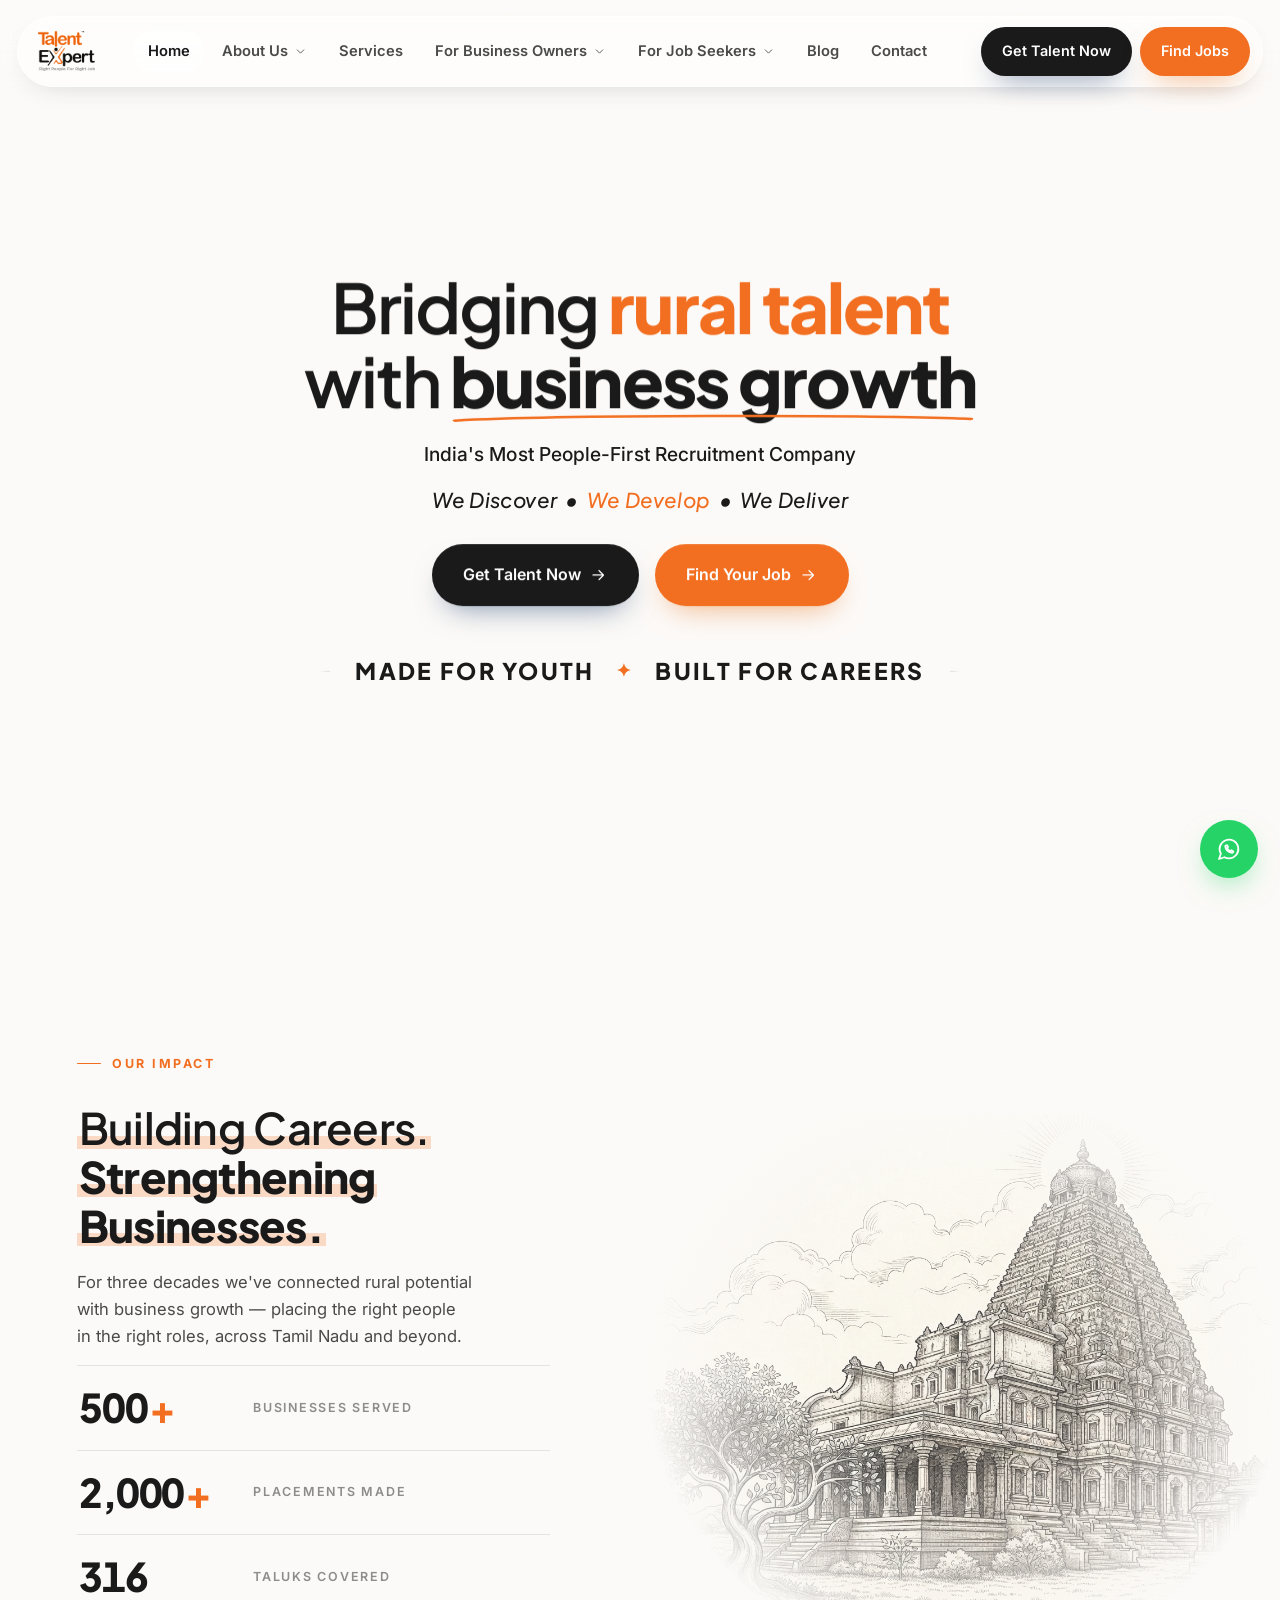
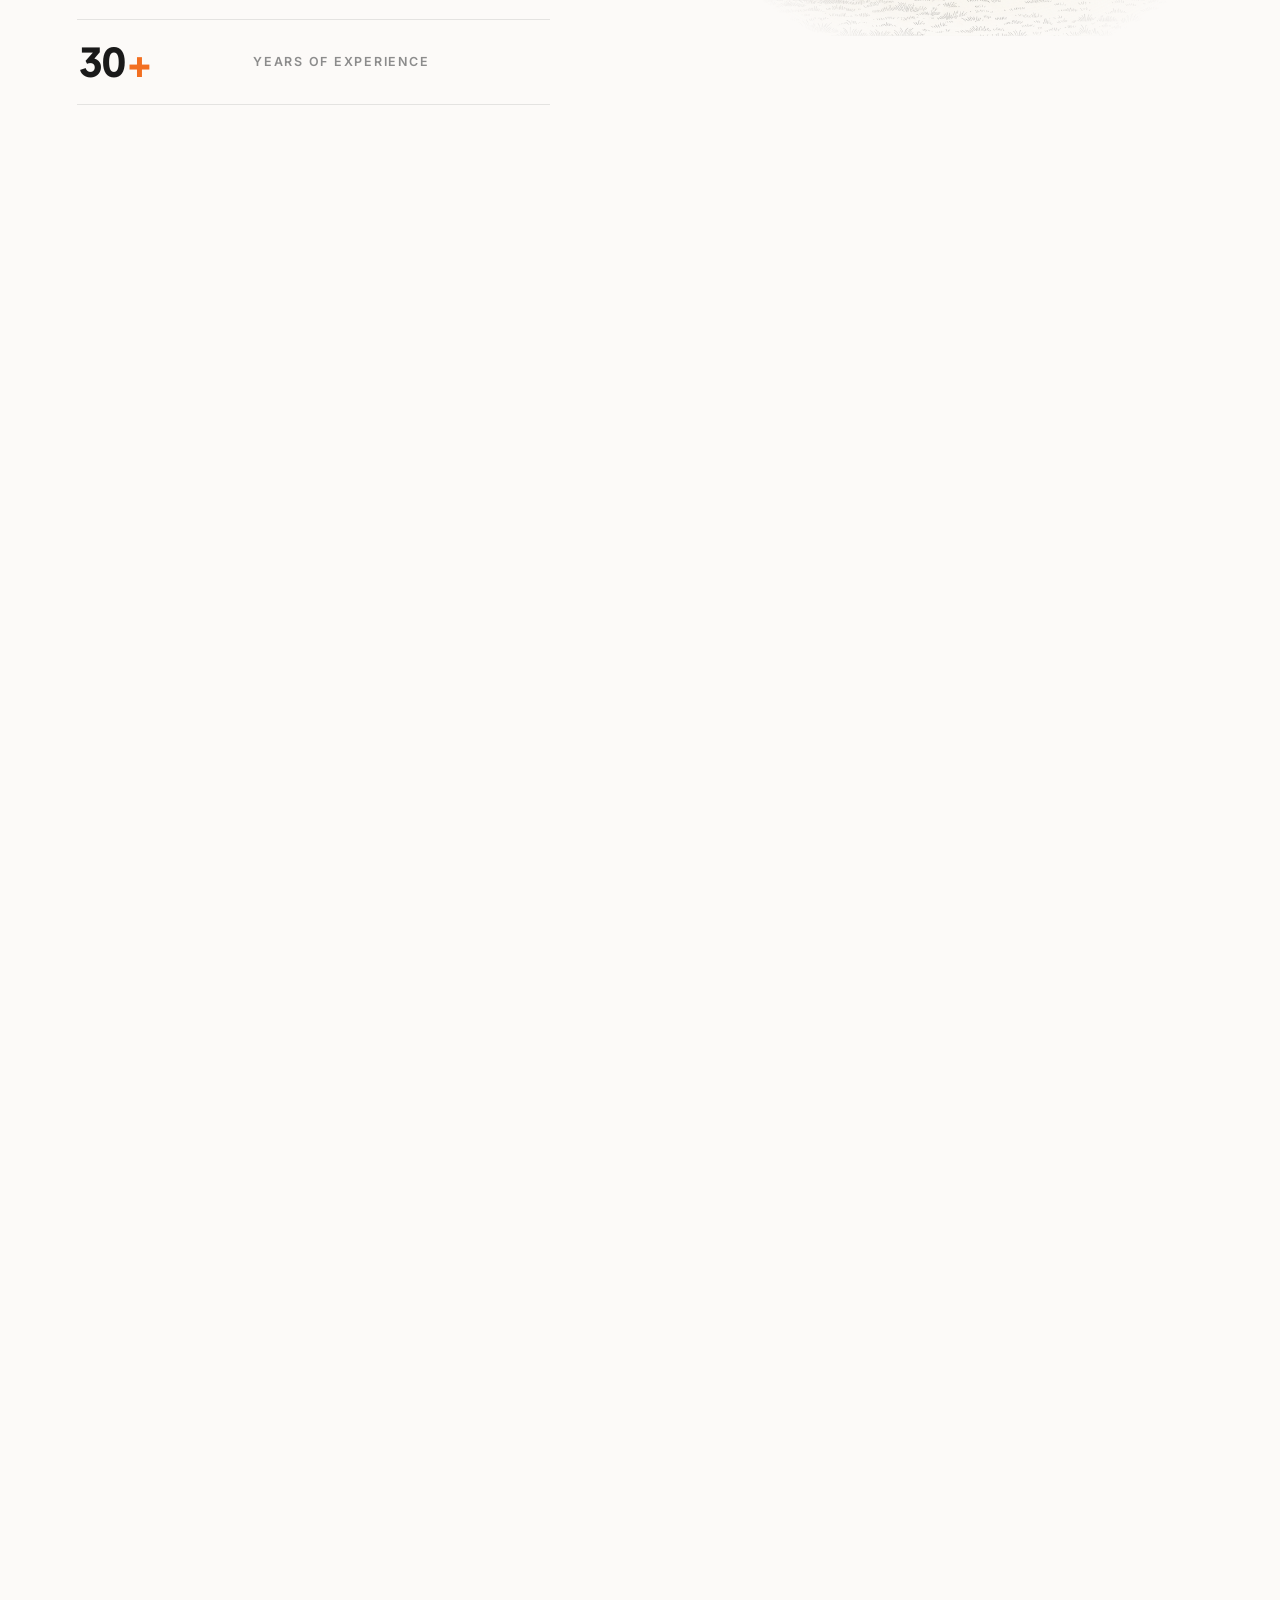
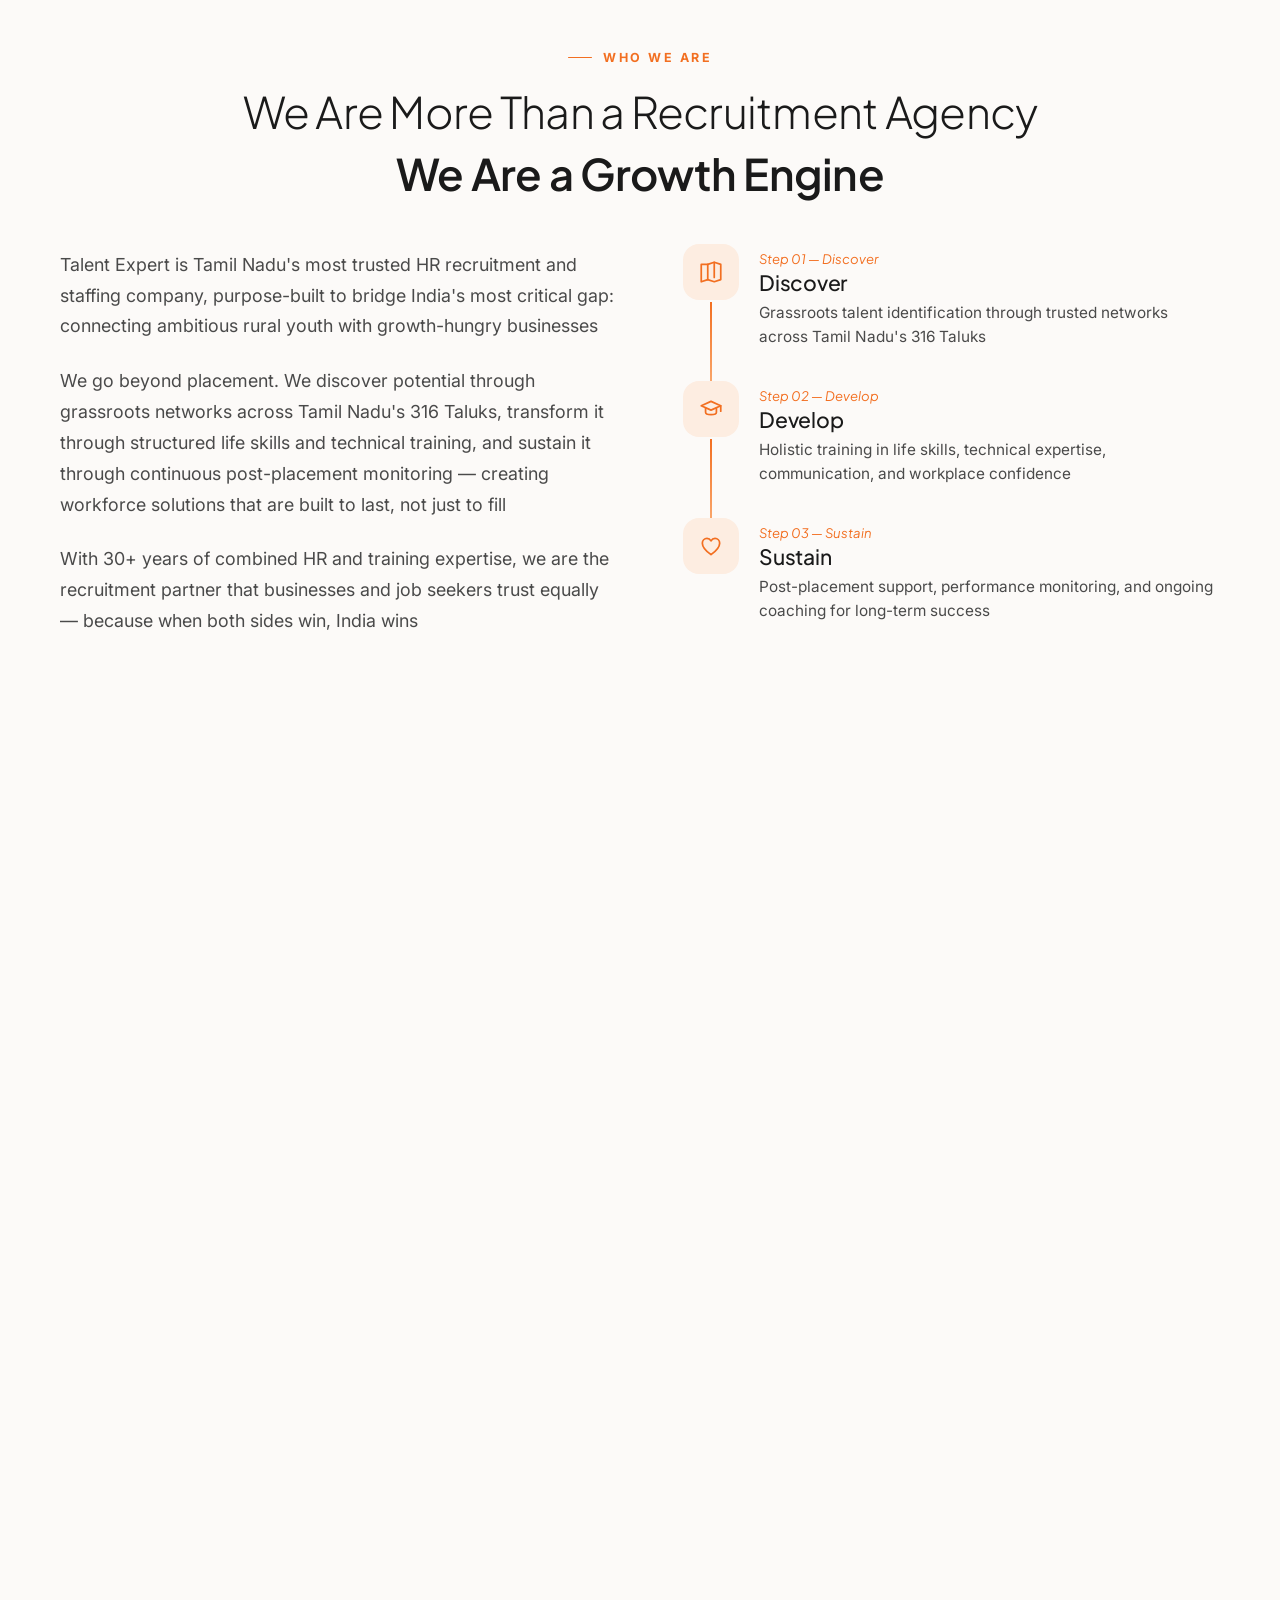
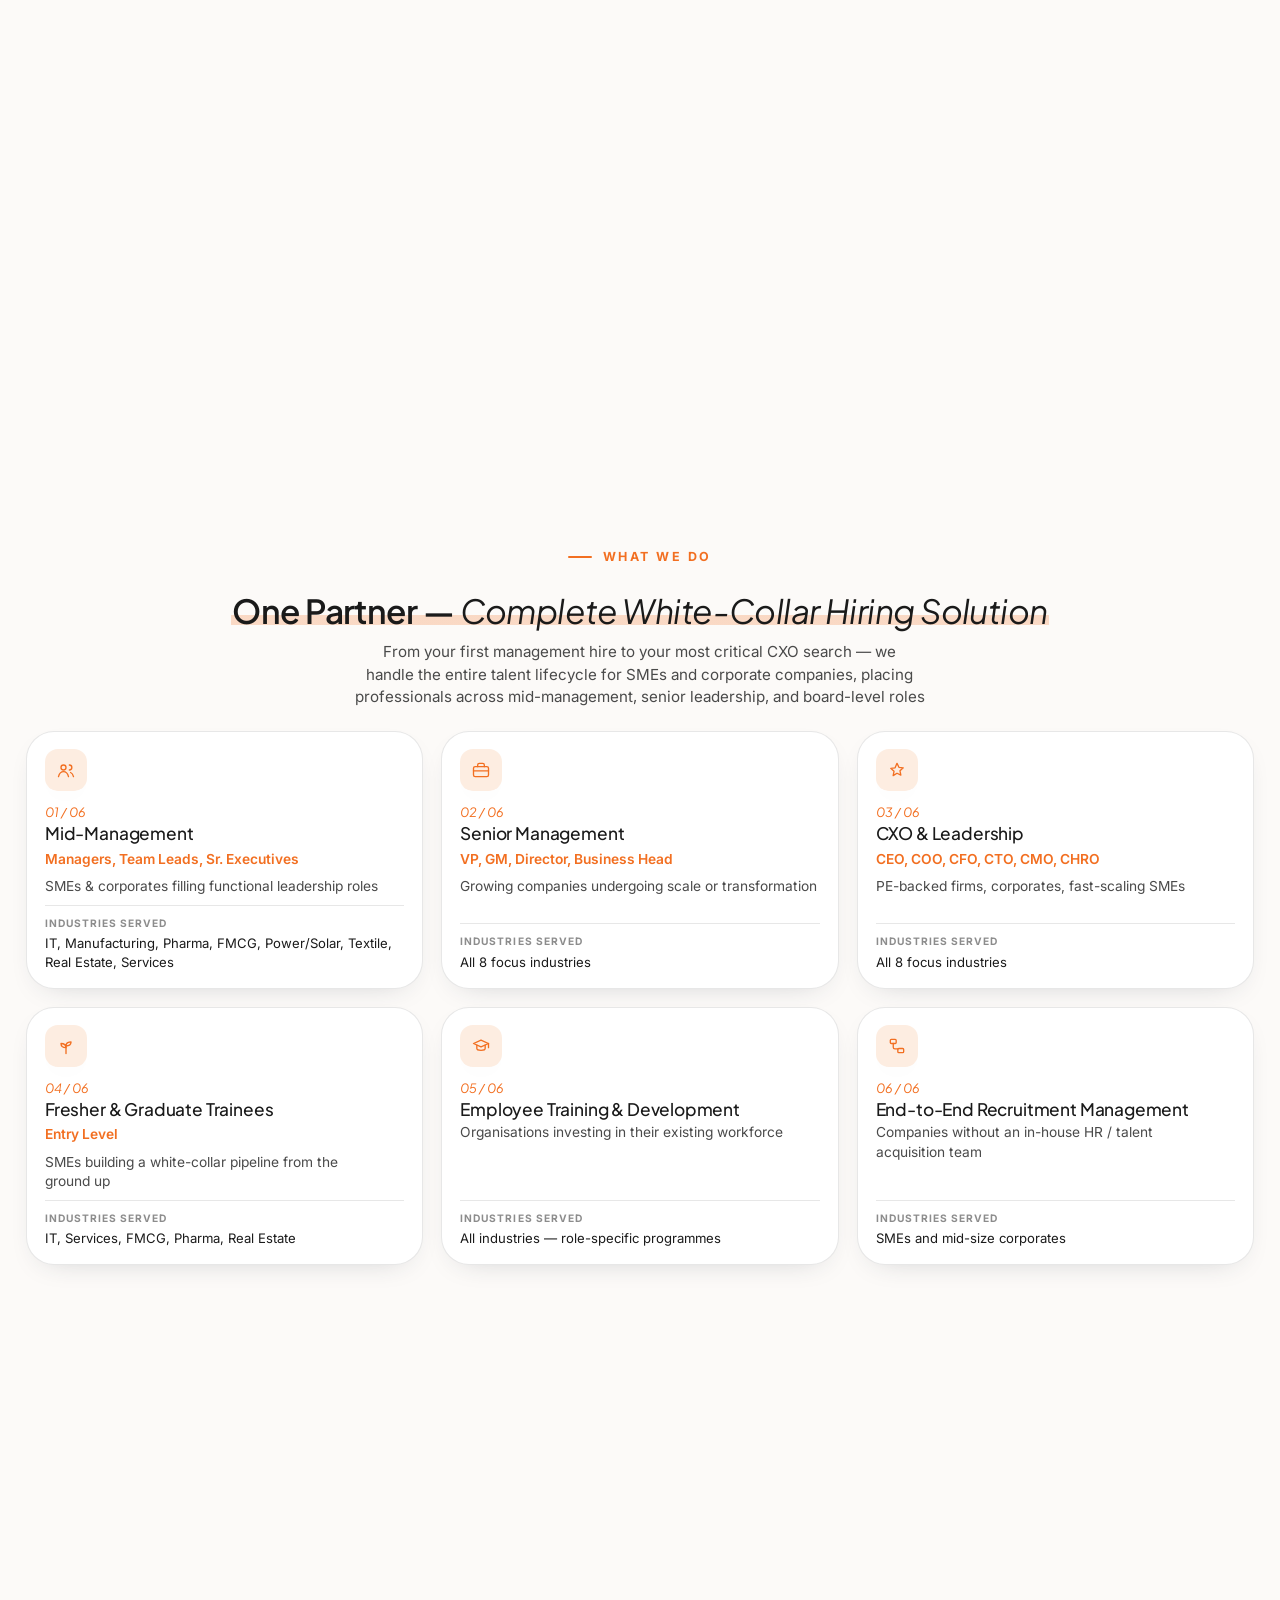
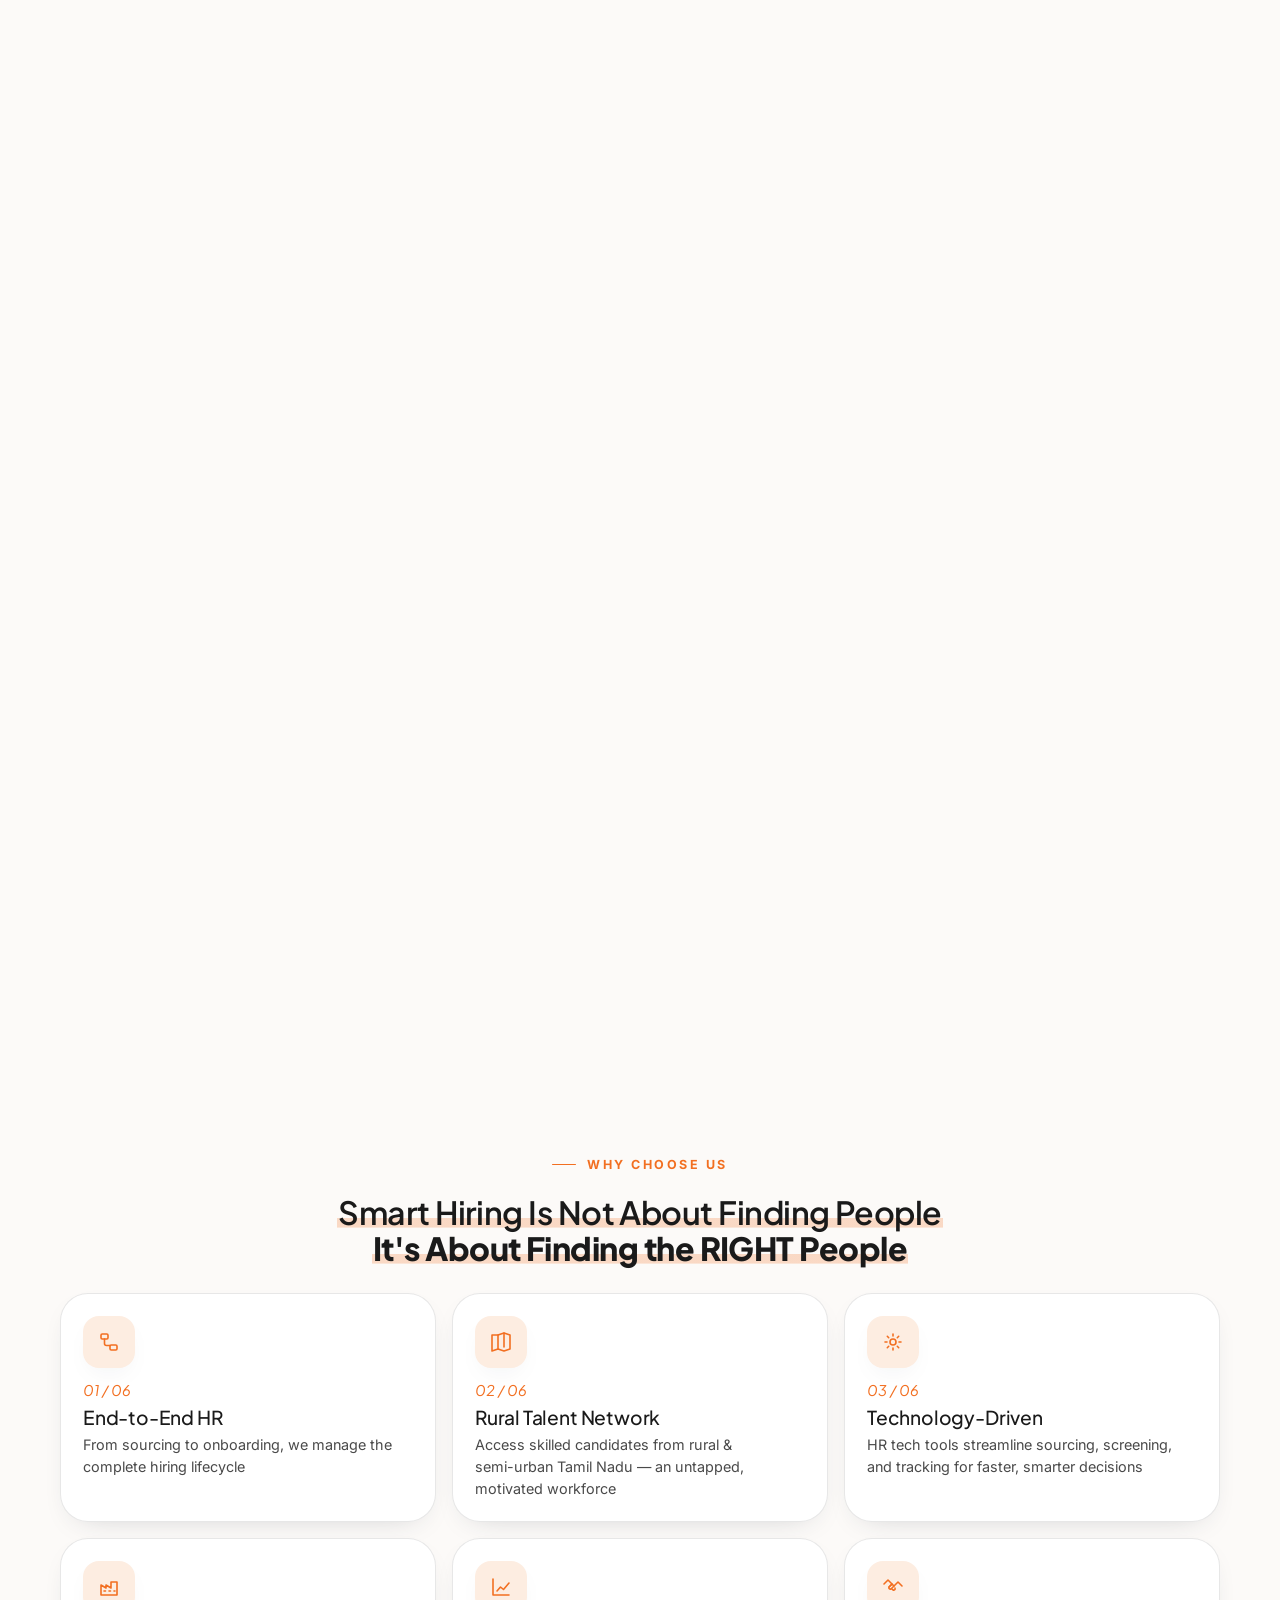
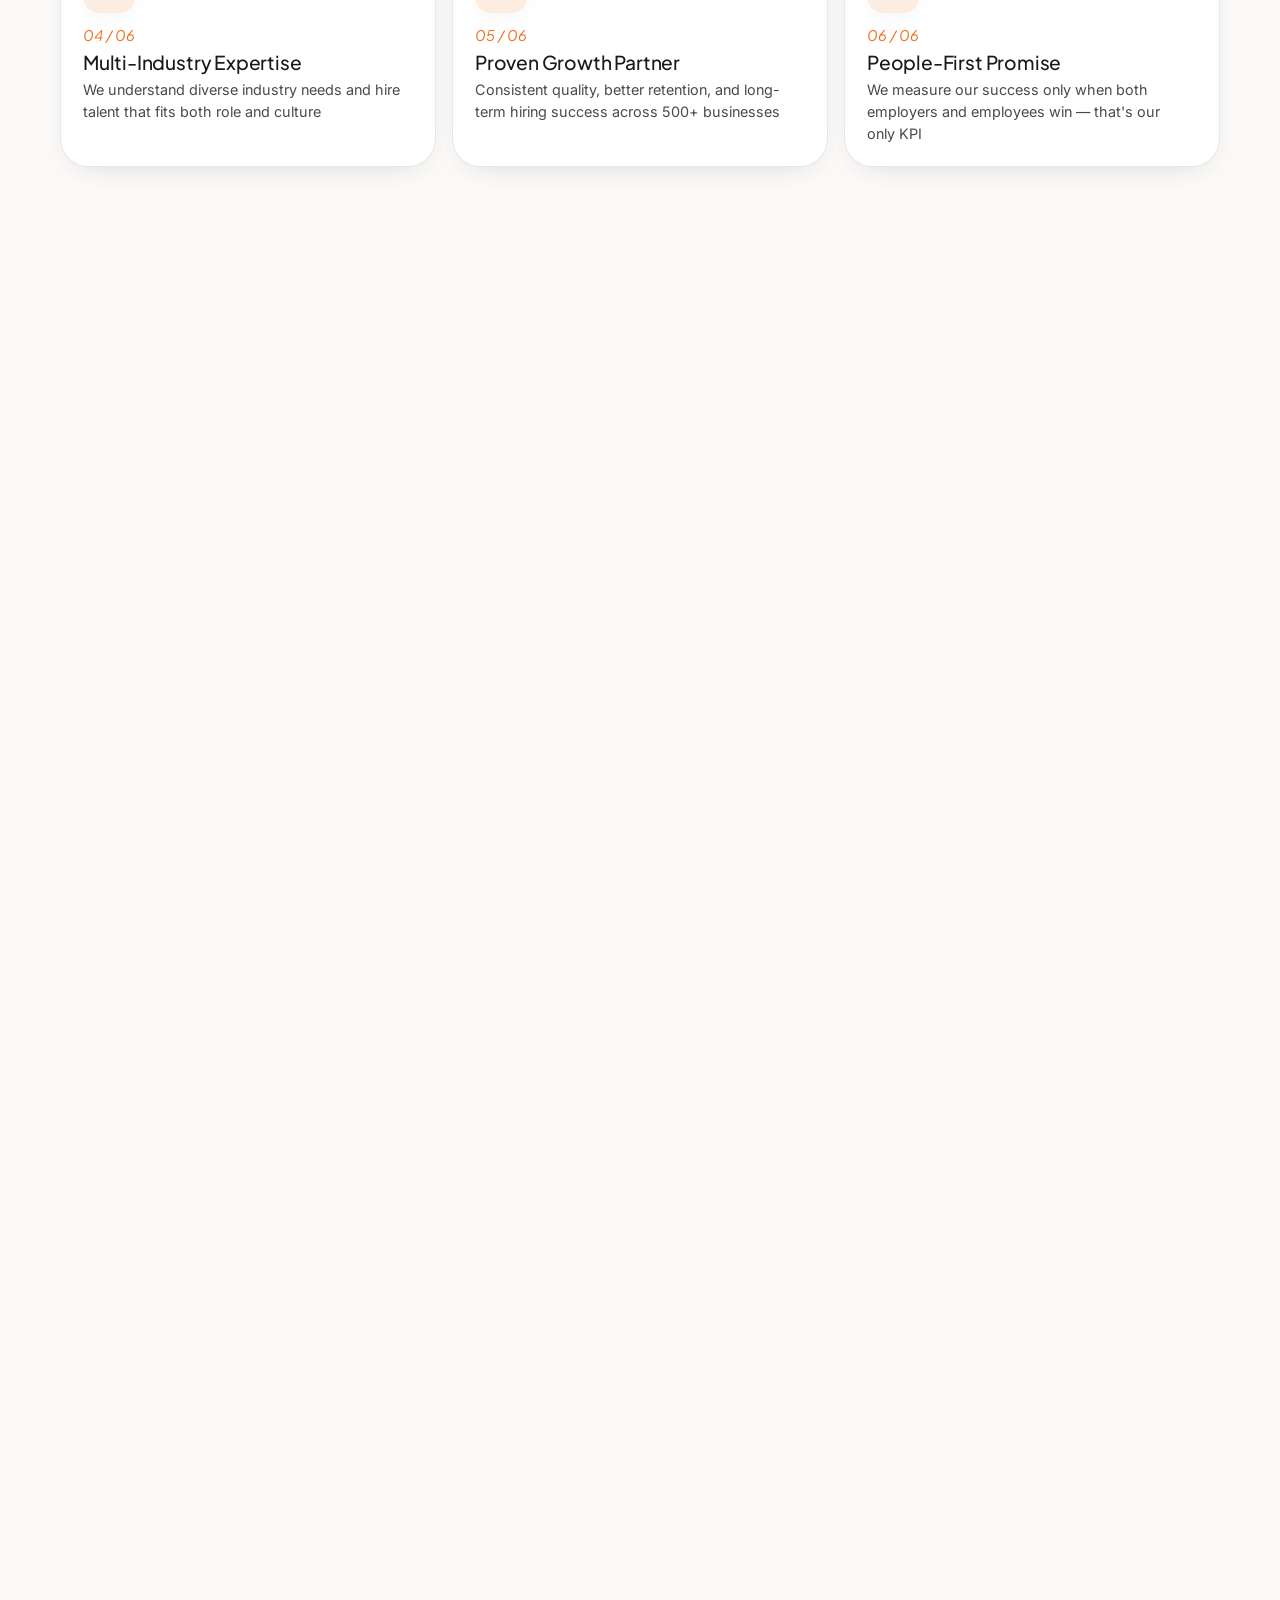
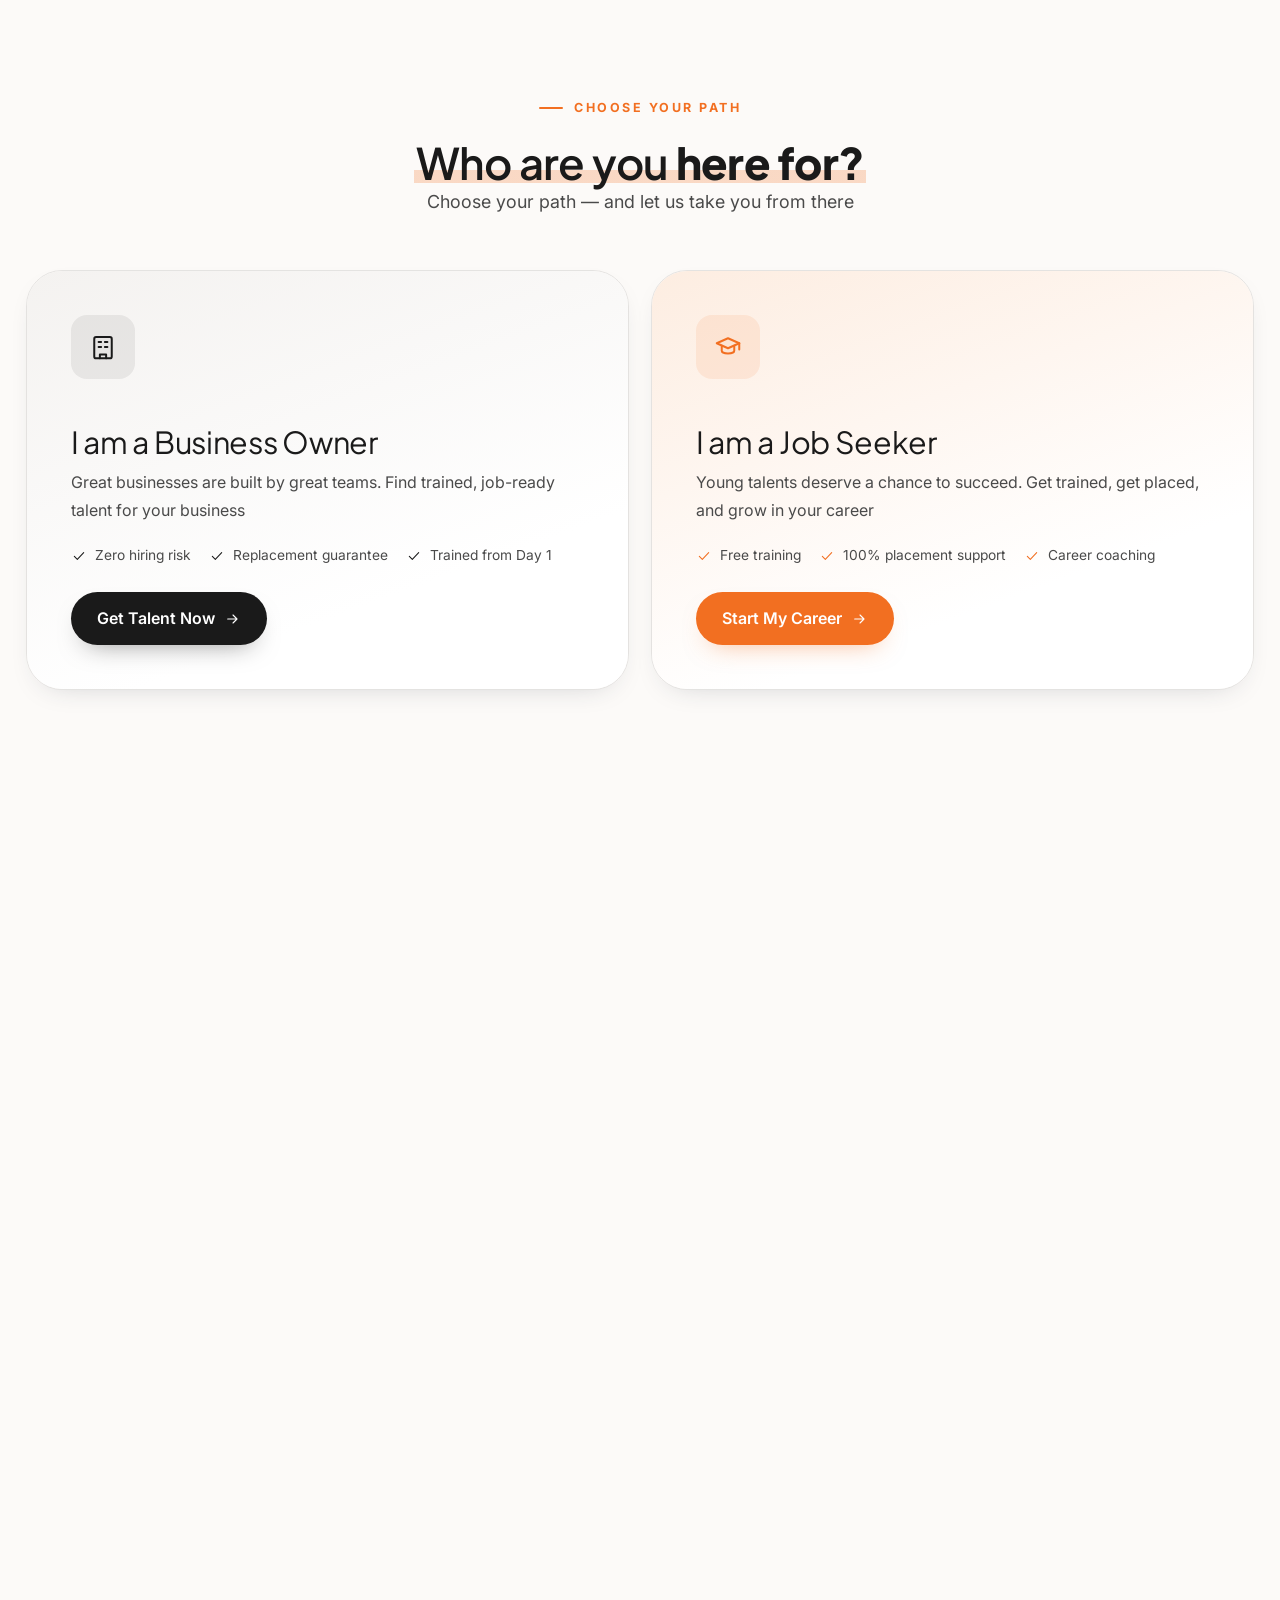
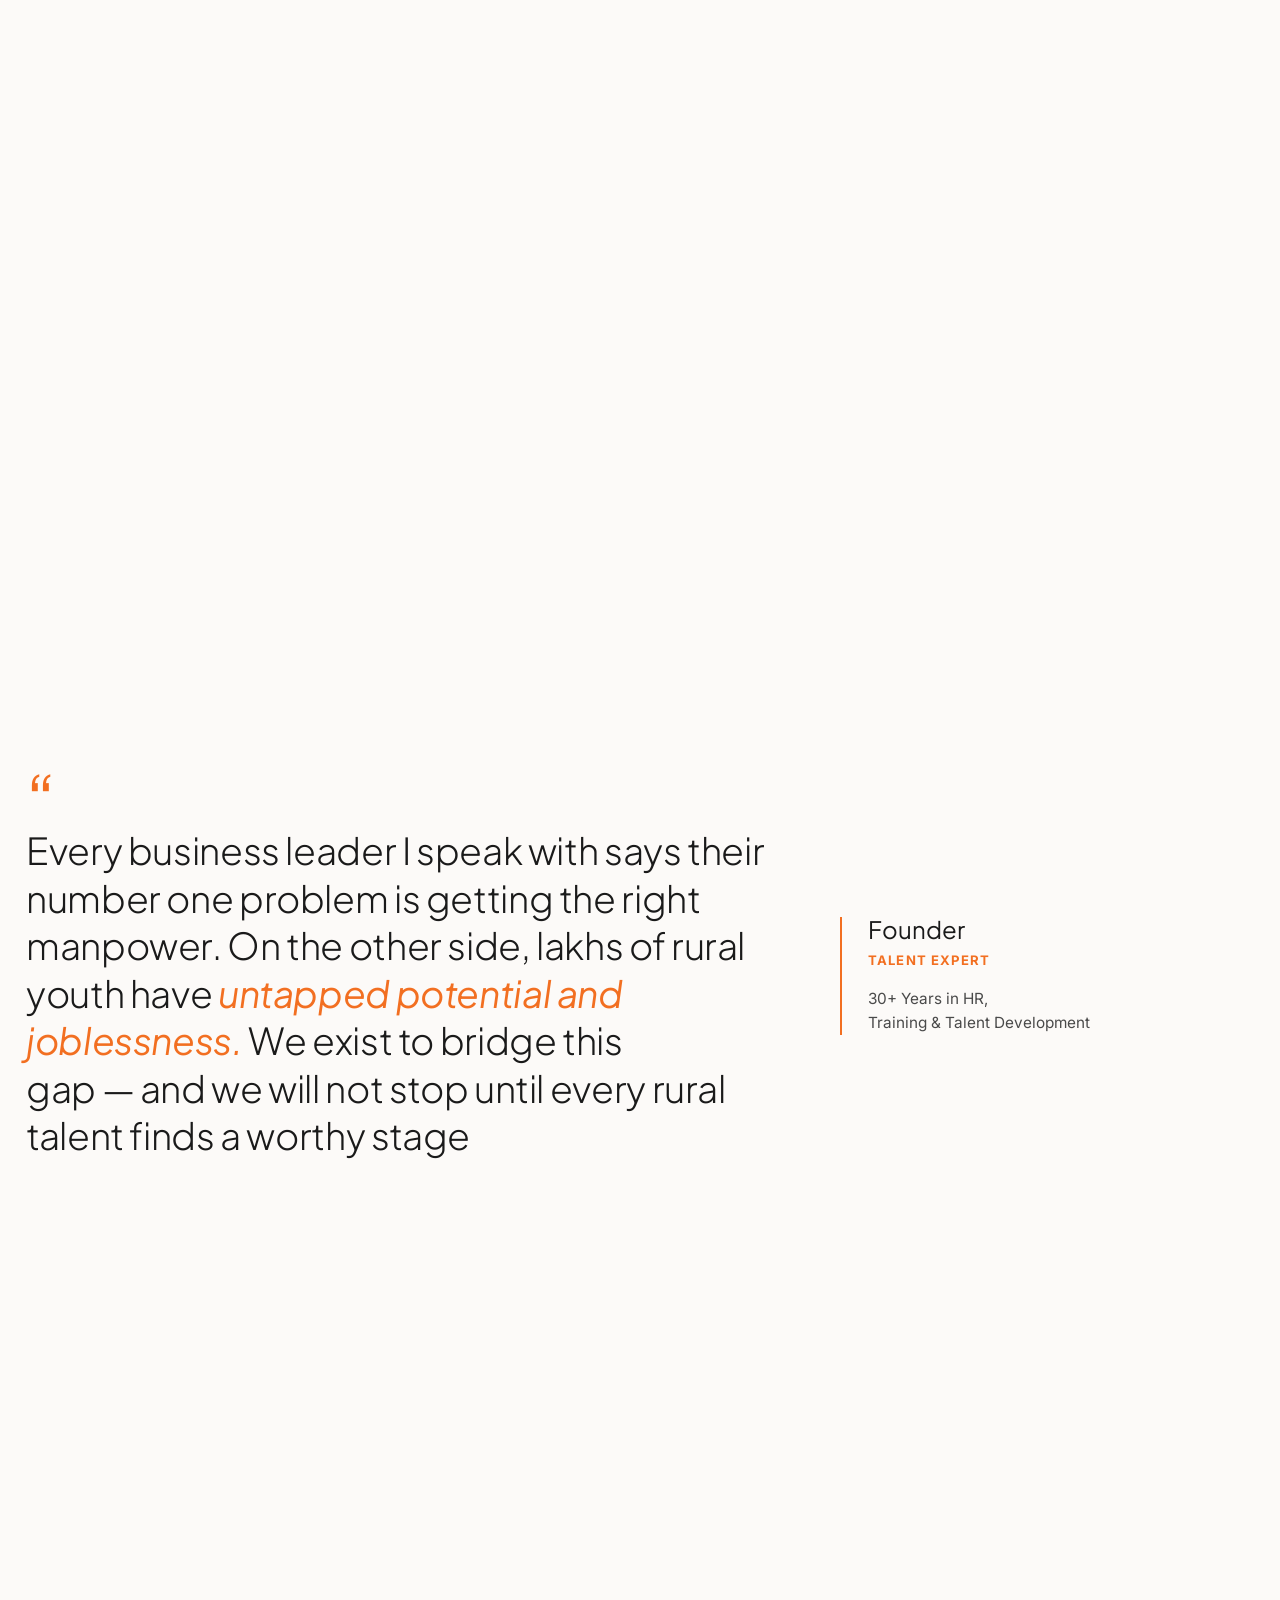
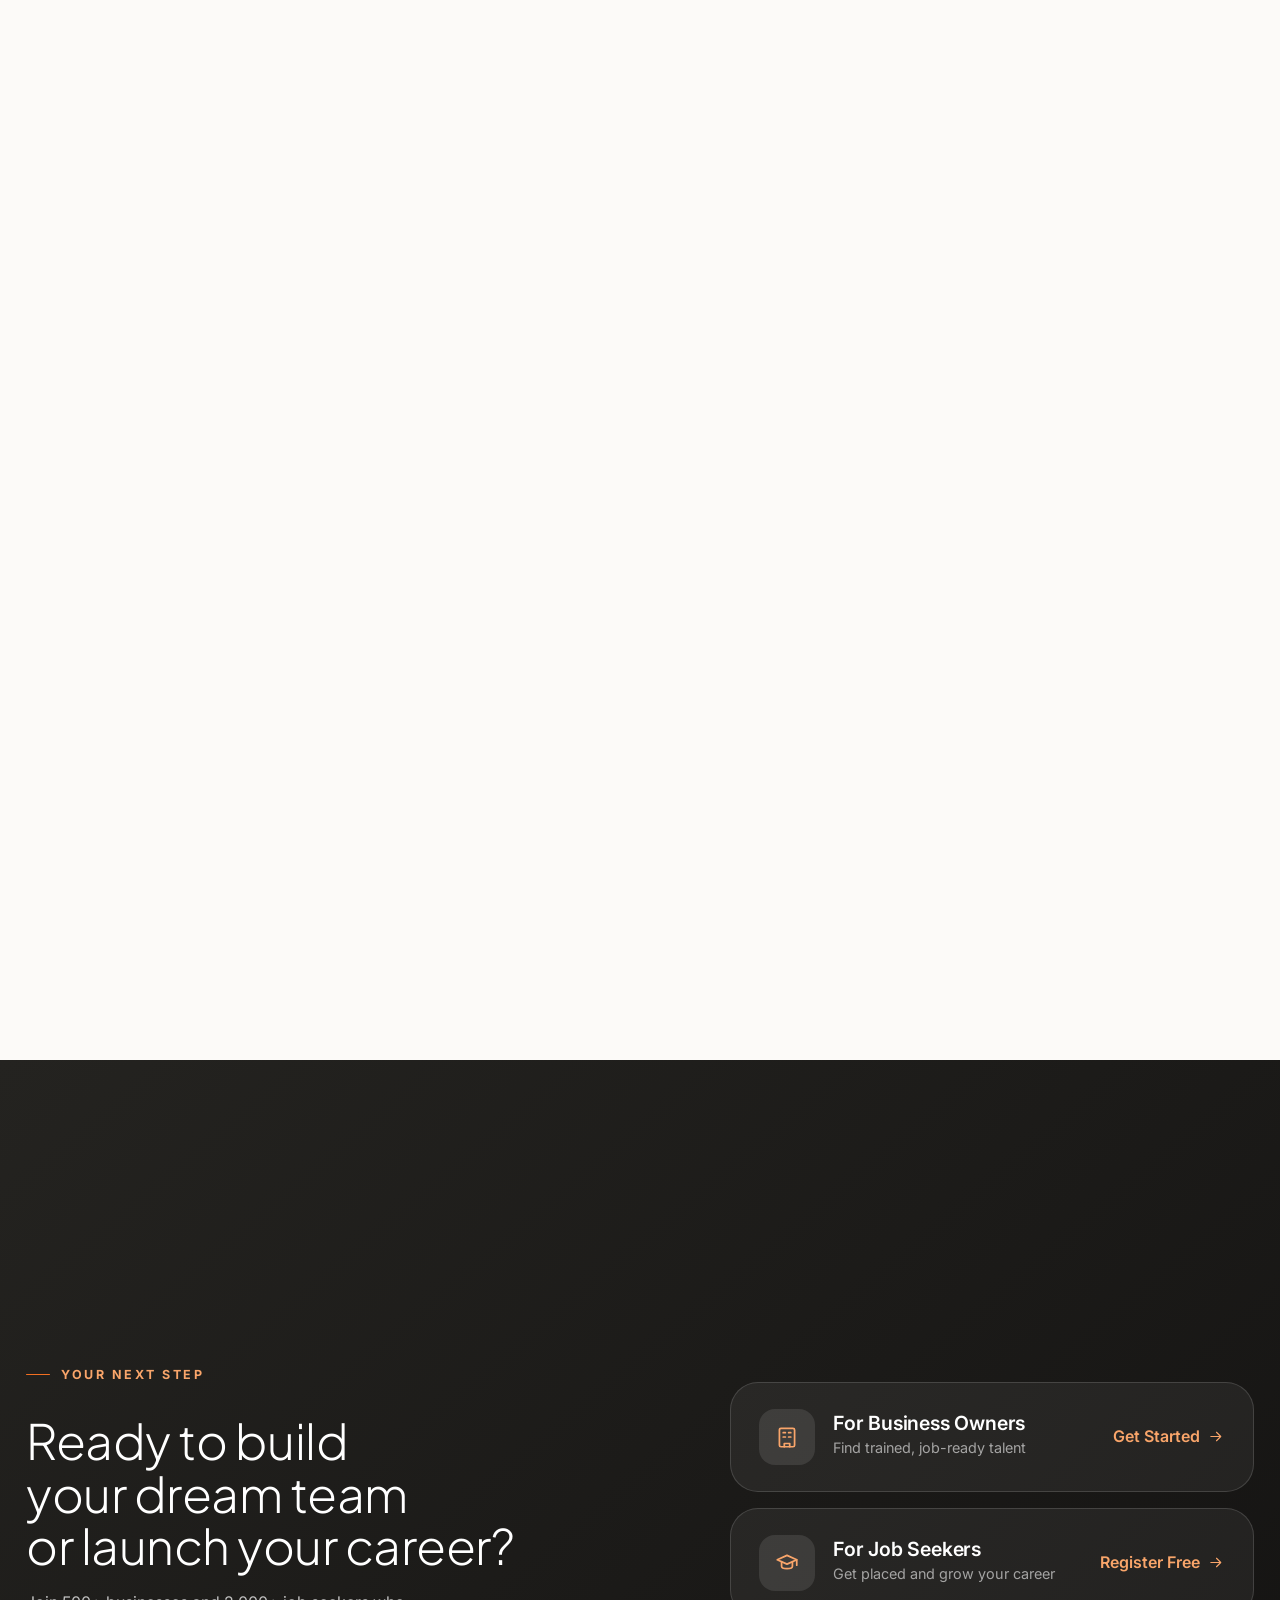
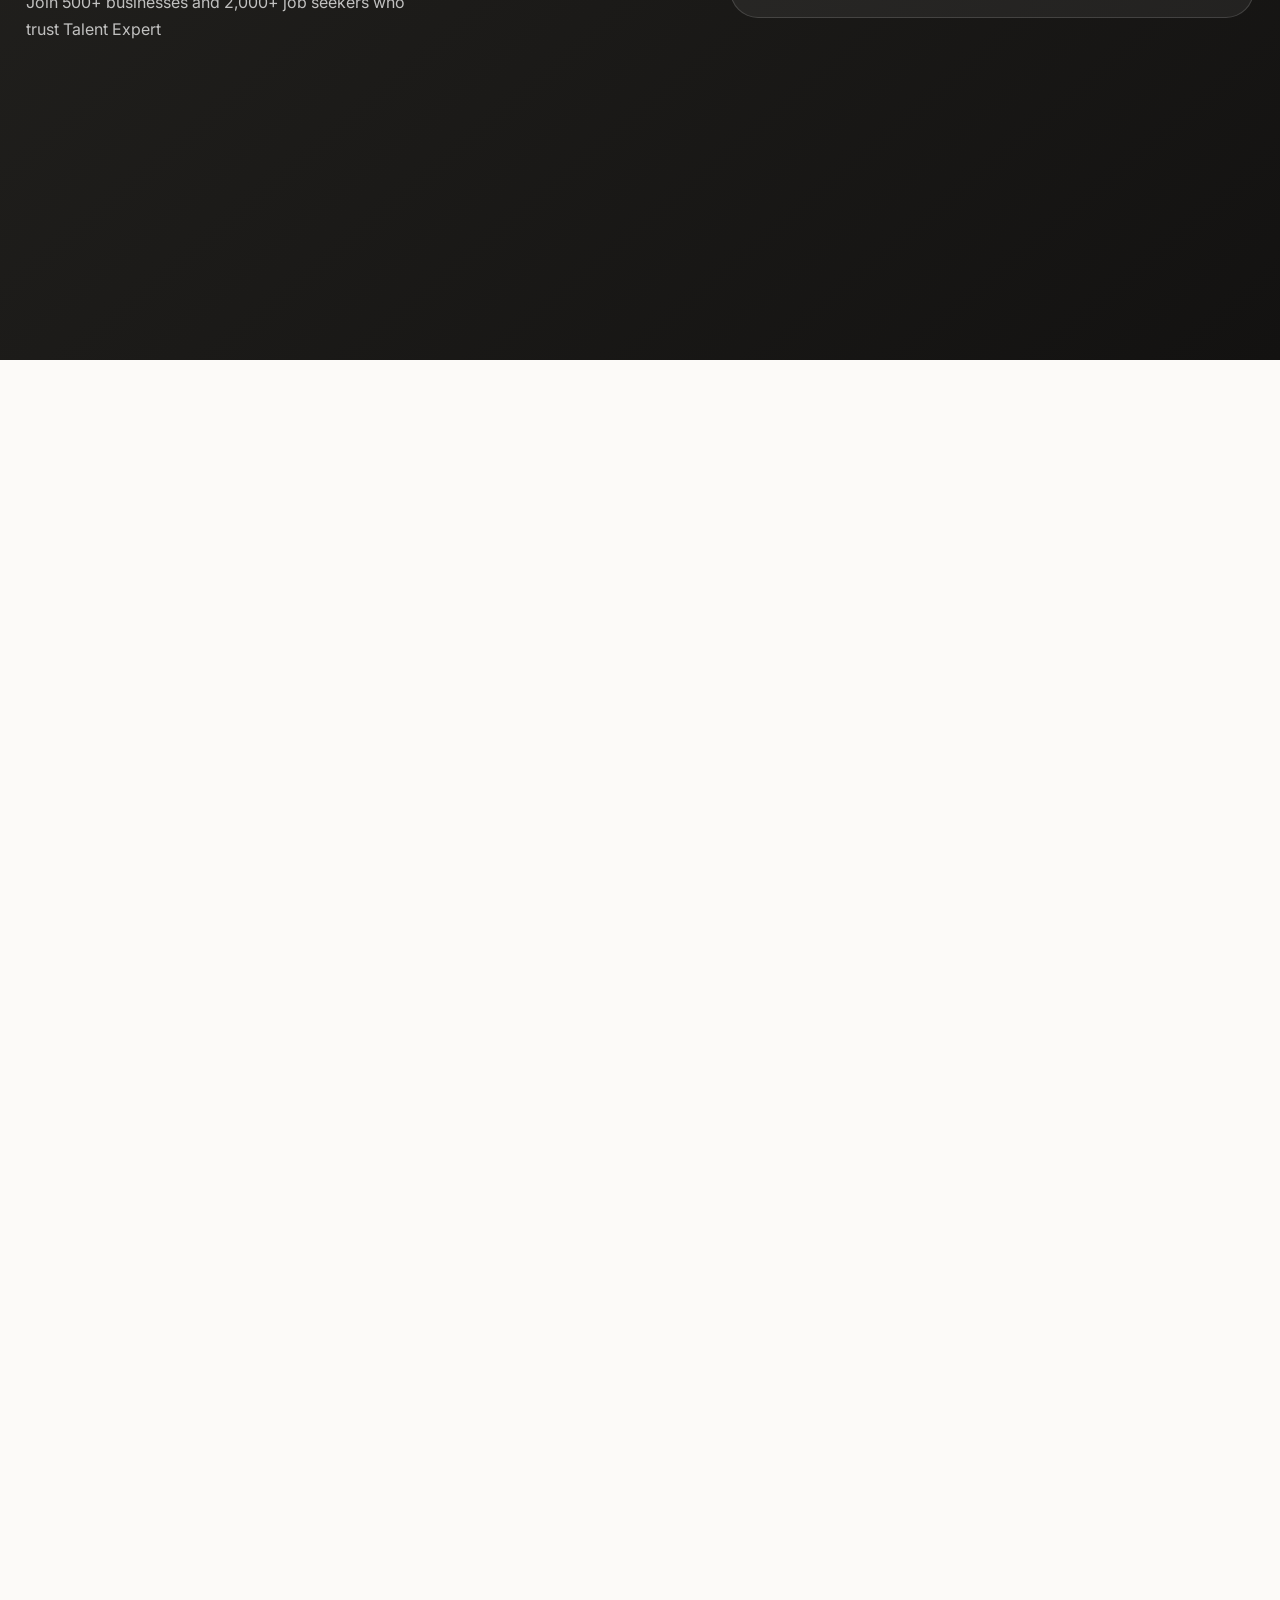
==== index.html @ 5a46388a "Smoother pin: remove anticipatePin, much longer hold, finer scroll control Previous attempt tuned ea" ====
<!DOCTYPE html>
<html lang="en">
<head>
<meta charset="UTF-8">
<meta name="viewport" content="width=device-width, initial-scale=1.0">
<title>Talent Expert | Best Recruitment Agency in Tamil Nadu | HR &amp; Staffing Solutions</title>
<meta name="description" content="Talent Expert connects SMEs with trained rural talent from Tamil Nadu. End-to-end recruitment, training &amp; post-placement support. Hire smarter. Grow faster. Visit www.talentexpert.in">
<meta name="keywords" content="recruitment agency Tamil Nadu, HR company Chennai, job placement Tamil Nadu, staffing solutions India, rural talent recruitment">
<link rel="canonical" href="https://www.talentexpert.in/">
<meta property="og:type" content="website">
<meta property="og:title" content="Talent Expert | Best Recruitment Agency in Tamil Nadu">
<meta property="og:description" content="End-to-end recruitment, training &amp; post-placement support connecting SMEs with trained rural talent from Tamil Nadu.">
<meta property="og:url" content="https://www.talentexpert.in/">
<meta property="og:image" content="https://www.talentexpert.in/assets/logos/talent-expert-logo.png">
<meta name="twitter:card" content="summary_large_image">
<link rel="icon" type="image/png" href="assets/logos/favicon.png">
<link rel="preconnect" href="https://fonts.googleapis.com">
<link rel="preconnect" href="https://fonts.gstatic.com" crossorigin>
<link href="https://fonts.googleapis.com/css2?family=Plus+Jakarta+Sans:ital,wght@0,400;0,500;0,600;0,700;0,800;1,400;1,500;1,600&family=Inter:wght@400;500;600;700&display=swap" rel="stylesheet">
<script>(function(){var d=document.documentElement;d.className+=" fonts-loading";var r=function(){d.classList.remove("fonts-loading")};try{if(document.fonts&&document.fonts.ready){document.fonts.ready.then(r)}}catch(e){}setTimeout(r,1200);})();</script>
<link rel="stylesheet" href="css/styles.css?v=39">
<link rel="stylesheet" href="css/experience.css?v=15">
<script type="application/ld+json">
{
  "@context":"https://schema.org","@type":"Organization","name":"Talent Expert",
  "url":"https://www.talentexpert.in","logo":"https://www.talentexpert.in/assets/logos/talent-expert-logo.png",
  "description":"India's most people-first recruitment company, bridging rural talent with business growth across Tamil Nadu.",
  "address":{"@type":"PostalAddress","streetAddress":"Happy Towers, 129, Dhanakotti Raja Street, South Phase, Sundar Nagar, Ekkattuthangal","addressLocality":"Chennai","addressRegion":"Tamil Nadu","postalCode":"600032","addressCountry":"IN"},
  "telephone":"+91-95978-51600","email":"info@talentexpert.in",
  "sameAs":["https://www.facebook.com/talentexpert.in","https://www.instagram.com/talentexpert.in","https://www.linkedin.com/company/talentexpert-in"]
}
</script>
</head>
<body data-page="home">
<!-- Full-bleed environmental temple backdrop (spans the whole page, parallaxed) -->
<div class="page-temple" id="pageTemple" aria-hidden="true"></div>
<div class="x-progress" id="xProgress" aria-hidden="true"></div>

<!-- ============ HEADER ============ -->
<header class="nav" id="nav">
  <div class="nav-inner">
    <a class="nav-logo" href="index.html" aria-label="Talent Expert home"><img src="assets/logos/talent-expert-logo.png" alt="Talent Expert — Right People For Right Job"></a>
    <nav class="nav-menu" aria-label="Primary">
      <div class="nav-item"><a href="index.html" aria-current="page">Home</a></div>
      <div class="nav-item">
        <a href="about.html">About Us <svg class="ic caret"><use href="assets/icons/sprite.svg#i-chevron"/></svg></a>
        <div class="mega">
          <a class="mega-link" href="about.html#story"><span class="chip b"><svg class="ic"><use href="assets/icons/sprite.svg#i-compass"/></svg></span><span><h5>Our Story</h5><p>Why Talent Expert exists</p></span></a>
          <a class="mega-link" href="about.html#vision"><span class="chip g"><svg class="ic"><use href="assets/icons/sprite.svg#i-eye"/></svg></span><span><h5>Vision &amp; Mission</h5><p>From every village, into every industry</p></span></a>
          <a class="mega-link" href="about.html#values"><span class="chip o"><svg class="ic"><use href="assets/icons/sprite.svg#i-shield"/></svg></span><span><h5>Core Values</h5><p>What we stand for</p></span></a>
          <a class="mega-link" href="about.html#founder"><span class="chip a"><svg class="ic"><use href="assets/icons/sprite.svg#i-users"/></svg></span><span><h5>Founder's Message</h5><p>30+ years in HR &amp; training</p></span></a>
        </div>
      </div>
      <div class="nav-item"><a href="services.html">Services</a></div>
      <div class="nav-item">
        <a href="employers.html">For Business Owners <svg class="ic caret"><use href="assets/icons/sprite.svg#i-chevron"/></svg></a>
        <div class="mega">
          <a class="mega-link" href="employers.html#why"><span class="chip b"><svg class="ic"><use href="assets/icons/sprite.svg#i-shield"/></svg></span><span><h5>Why Partner With Us</h5><p>Your on-demand HR department</p></span></a>
          <a class="mega-link" href="process.html"><span class="chip o"><svg class="ic"><use href="assets/icons/sprite.svg#i-flow"/></svg></span><span><h5>Our Process</h5><p>7 steps that deliver results</p></span></a>
          <a class="mega-link" href="hiring-models.html"><span class="chip g"><svg class="ic"><use href="assets/icons/sprite.svg#i-layers"/></svg></span><span><h5>Hiring Models</h5><p>Raw Placement &middot; Capability Dev</p></span></a>
          <a class="mega-link" href="industries.html"><span class="chip a"><svg class="ic"><use href="assets/icons/sprite.svg#i-factory"/></svg></span><span><h5>Industries We Serve</h5><p>8 high-growth sectors</p></span></a>
          <a class="mega-link" href="employers.html#stories"><span class="chip b"><svg class="ic"><use href="assets/icons/sprite.svg#i-star"/></svg></span><span><h5>Success Stories</h5><p>What business leaders say</p></span></a>
          <a class="mega-link" href="employers.html#contact"><span class="chip o"><svg class="ic"><use href="assets/icons/sprite.svg#i-target"/></svg></span><span><h5>Get Talent Now</h5><p>Free consultation</p></span></a>
        </div>
      </div>
      <div class="nav-item">
        <a href="job-seekers.html">For Job Seekers <svg class="ic caret"><use href="assets/icons/sprite.svg#i-chevron"/></svg></a>
        <div class="mega">
          <a class="mega-link" href="job-seekers.html#why"><span class="chip o"><svg class="ic"><use href="assets/icons/sprite.svg#i-heart"/></svg></span><span><h5>Why Join Us</h5><p>We build careers, not just jobs</p></span></a>
          <a class="mega-link" href="job-seekers.html#eligibility"><span class="chip g"><svg class="ic"><use href="assets/icons/sprite.svg#i-check"/></svg></span><span><h5>Eligibility</h5><p>Who can apply</p></span></a>
          <a class="mega-link" href="job-seekers.html#how"><span class="chip b"><svg class="ic"><use href="assets/icons/sprite.svg#i-flow"/></svg></span><span><h5>How It Works</h5><p>Your career journey</p></span></a>
          <a class="mega-link" href="job-seekers.html#categories"><span class="chip a"><svg class="ic"><use href="assets/icons/sprite.svg#i-briefcase"/></svg></span><span><h5>Job Categories</h5><p>Roles across 8 industries</p></span></a>
          <a class="mega-link" href="career-tips.html"><span class="chip g"><svg class="ic"><use href="assets/icons/sprite.svg#i-bulb"/></svg></span><span><h5>Career Tips</h5><p>Get the right job faster in 2026</p></span></a>
          <a class="mega-link" href="job-seekers.html#register"><span class="chip o"><svg class="ic"><use href="assets/icons/sprite.svg#i-rocket"/></svg></span><span><h5>Register Free</h5><p>Start your career journey</p></span></a>
        </div>
      </div>
      <div class="nav-item"><a href="blog.html">Blog</a></div>
      <div class="nav-item"><a href="contact.html">Contact</a></div>
    </nav>
    <div class="nav-cta">
      <a class="btn btn-blue magnetic" href="employers.html" data-portal-choice="business">Get Talent Now</a>
      <a class="btn btn-orange magnetic" href="job-seekers.html" data-portal-choice="jobseeker">Find Jobs</a>
      <button class="burger" onclick="toggleMenu(true)" aria-label="Open menu"><span></span></button>
    </div>
  </div>
</header>
<div class="mnav" id="mnav">
  <button class="burger mnav-close" onclick="toggleMenu(false)" aria-label="Close menu"><span></span></button>
  <a href="index.html">Home</a><a href="about.html">About Us</a><a href="services.html">Services</a>
  <a href="employers.html">For Business Owners</a><a href="industries.html" class="sub">Industries We Serve</a><a href="hiring-models.html" class="sub">Hiring Models</a><a href="job-seekers.html">For Job Seekers</a><a href="career-tips.html" class="sub">Career Tips</a><a href="blog.html">Blog</a><a href="contact.html">Contact</a>
  <div class="m-cta"><a class="btn btn-blue" href="employers.html">Get Talent Now</a><a class="btn btn-orange" href="job-seekers.html">Find Jobs</a></div>
</div>

<!-- ============ HERO — temple backdrop + floating trust statistics ============ -->
<section class="x-hero" id="hero">
  <div class="x-hero-scene" aria-hidden="true">
    <div class="x-hero-glow"></div>
    <div class="x-temple" id="xTemple" data-temple
         data-src="assets/illustrations/temple.png" data-src2="assets/illustrations/temple.svg">
      <div class="x-temple-amb"></div>
      <div class="x-temple-apex"></div>
      <div class="x-temple-media">
        <svg class="x-temple-svg" viewBox="0 0 480 440" preserveAspectRatio="xMidYMax meet">
          <!-- ground -->
          <path class="x-tline thin" d="M24 410 H456"/>
          <!-- tree (left) -->
          <path class="x-tline thin" d="M96 410 V338"/>
          <path class="x-tline" d="M96 338c-30 0-47-21-41-44-6-20 11-37 31-34 7-15 30-15 38 0 20-3 37 14 31 34 6 23-11 44-41 44 z"/>
          <path class="x-tline thin" d="M74 316c8 8 14 12 22 14M118 316c-8 8-14 12-22 14"/>
          <!-- Nandi (seated bull) at base -->
          <path class="x-tline thin" d="M150 410c-2-16 10-27 27-27 12 0 21 5 25 13 6-6 16-6 21 1 6-2 12 2 12 8"/>
          <path class="x-tline thin" d="M231 397q5-9 12-6M239 393q6-7 13-3"/>
          <circle class="x-tline thin" cx="236" cy="399" r="2.4"/>
          <!-- base platform -->
          <path class="x-tline" d="M188 410 L198 396 H392 L402 410"/>
          <!-- vimana (tapering tower) -->
          <path class="x-tline x-tower" fill="var(--orange-wash)" d="M196 396 L206 368 L216 340 L225 312 L234 284 L243 256 L252 228 L260 200 L268 172 L276 148 Q276 122 292 114 Q300 110 308 114 Q324 122 324 148 L332 172 L340 200 L348 228 L357 256 L366 284 L375 312 L384 340 L394 368 L404 396 Z"/>
          <!-- tier cornices -->
          <g class="x-tcornice">
            <path class="x-tline thin" d="M206 368 H404"/>
            <path class="x-tline thin" d="M216 340 H394"/>
            <path class="x-tline thin" d="M225 312 H375"/>
            <path class="x-tline thin" d="M234 284 H366"/>
            <path class="x-tline thin" d="M243 256 H357"/>
            <path class="x-tline thin" d="M252 228 H348"/>
            <path class="x-tline thin" d="M260 200 H340"/>
            <path class="x-tline thin" d="M268 172 H332"/>
          </g>
          <!-- niches -->
          <g class="x-tniche">
            <path class="x-tline thin" d="M288 368 V344 Q300 336 312 344 V368"/>
            <path class="x-tline thin" d="M291 340 V320 Q300 314 309 320 V340"/>
            <path class="x-tline thin" d="M293 312 V296 Q300 292 307 296 V312"/>
          </g>
          <!-- doorway -->
          <path class="x-tline" d="M282 396 V352 Q300 336 318 352 V396"/>
          <!-- shikhara crown + kalasam -->
          <path class="x-tline accent" d="M276 148 Q300 132 324 148"/>
          <path class="x-tline accent" d="M300 114 V98"/>
          <circle class="x-tline accent" cx="300" cy="92" r="6"/>
          <path class="x-tline accent" d="M300 86 V78"/>
        </svg>
        </div>
      </div>
    </div>

  <div class="x-hero-content">
    <h1 class="x-title x-title-lead" data-split>Bridging <em>rural&nbsp;talent</em> with <span class="grow">business&nbsp;growth</span></h1>
    <p class="x-sub">India's Most People-First Recruitment Company</p>
    <p class="x-rhythm">We Discover&nbsp;&nbsp;•&nbsp;&nbsp;<span>We Develop</span>&nbsp;&nbsp;•&nbsp;&nbsp;We Deliver</p>
    <div class="hero-actions">
      <a class="btn btn-blue lg magnetic" href="employers.html" data-portal-choice="business">Get Talent Now <svg class="ic"><use href="assets/icons/sprite.svg#i-arrow"/></svg></a>
      <a class="btn btn-orange lg magnetic" href="job-seekers.html" data-portal-choice="jobseeker">Find Your Job <svg class="ic"><use href="assets/icons/sprite.svg#i-arrow"/></svg></a>
    </div>

    <div class="x-signature" id="signature">
      <span class="x-sig-rule" aria-hidden="true"></span>
      <p class="x-sig-text"><span>Made&nbsp;for&nbsp;Youth</span><span class="x-sig-star" aria-hidden="true">&#10022;</span><span>Built&nbsp;for&nbsp;Careers</span></p>
      <span class="x-sig-rule" aria-hidden="true"></span>
    </div>
  </div>
</section>

<!-- ============ BRAND CREDIBILITY — editorial KPIs + temple illustration ============ -->
<section class="x-brand" id="brand">
  <div class="x-brand-pin"><div class="wrap x-brand-grid">
    <div class="x-brand-copy">
      <div class="x-brand-head">
        <span class="eyebrow">Our Impact</span>
        <h2 class="title x-brand-title"><span class="hl-mark">Building Careers.<br><b>Strengthening Businesses.</b></span></h2>
        <p class="lead x-brand-lead">For three decades we've connected rural potential with business growth — placing the right people in the right roles, across Tamil&nbsp;Nadu and beyond.</p>
      </div>
      <dl class="x-kpi">
        <div class="x-kpi-row"><dt><span class="x-kpi-n">500</span><span class="x-kpi-s">+</span></dt><dd>Businesses Served</dd></div>
        <div class="x-kpi-row"><dt><span class="x-kpi-n">2,000</span><span class="x-kpi-s">+</span></dt><dd>Placements Made</dd></div>
        <div class="x-kpi-row"><dt><span class="x-kpi-n">316</span></dt><dd>Taluks Covered</dd></div>
        <div class="x-kpi-row"><dt><span class="x-kpi-n">30</span><span class="x-kpi-s">+</span></dt><dd>Years of Experience</dd></div>
      </dl>
    </div>
    <div class="x-brand-art" aria-hidden="true"><img src="assets/illustrations/temple.png" alt="" class="x-brand-temple" loading="lazy"></div>
  </div></div>
</section>

<!-- ============ WHO WE ARE — pinned, progressive story + Discover/Develop/Sustain ============ -->
<section class="x-who" id="journey">
  <div class="x-who-pin">
    <div class="wrap">
      <div class="x-who-head">
        <span class="eyebrow">Who We Are</span>
        <h2 class="title"><span class="l1">We Are More Than&nbsp;a Recruitment&nbsp;Agency</span><b class="l2">We Are a Growth&nbsp;Engine</b></h2>
      </div>
      <div class="x-who-grid">
        <div class="x-who-story">
          <p class="wp">Talent&nbsp;Expert is Tamil&nbsp;Nadu's most trusted HR recruitment and staffing company, purpose-built to bridge India's most critical gap: connecting ambitious rural youth with growth-hungry businesses</p>
          <p class="wp">We go beyond placement. We discover potential through grassroots networks across Tamil&nbsp;Nadu's 316 Taluks, transform it through structured life skills and technical training, and sustain it through continuous post-placement monitoring — creating workforce solutions that are built to last, not just to fill</p>
          <p class="wp">With 30+ years of combined HR and training expertise, we are the recruitment partner that businesses and job seekers trust equally — because when both sides win, India wins</p>
        </div>
        <aside class="x-who-ddd">
          <div class="ddd-stage" data-stage="0"><span class="ddd-icon"><svg class="ic"><use href="assets/icons/sprite.svg#i-map"/></svg></span><div class="ddd-txt"><span class="k">Step 01 &mdash; Discover</span><h3>Discover</h3><p>Grassroots talent identification through trusted networks across Tamil&nbsp;Nadu's 316 Taluks</p></div></div>
          <div class="ddd-stage" data-stage="1"><span class="ddd-icon"><svg class="ic"><use href="assets/icons/sprite.svg#i-cap"/></svg></span><div class="ddd-txt"><span class="k">Step 02 &mdash; Develop</span><h3>Develop</h3><p>Holistic training in life skills, technical expertise, communication, and workplace confidence</p></div></div>
          <div class="ddd-stage" data-stage="2"><span class="ddd-icon"><svg class="ic"><use href="assets/icons/sprite.svg#i-heart"/></svg></span><div class="ddd-txt"><span class="k">Step 03 &mdash; Sustain</span><h3>Sustain</h3><p>Post-placement support, performance monitoring, and ongoing coaching for long-term success</p></div></div>
        </aside>
      </div>
    </div>
  </div>
</section>

<!-- ============ WHAT WE DO — pinned sticky-left / changing-right showcase ============ -->
<section class="x-do" id="rail">
  <div class="x-do-pin">
    <div class="wrap">
      <div class="x-do-head" data-reveal>
        <span class="eyebrow">What We Do</span>
        <h2 class="title"><span class="hl-mark">One Partner — <em>Complete White-Collar Hiring Solution</em></span></h2>
        <p class="lead">From your first management hire to your most critical CXO search — we handle the entire talent lifecycle for SMEs and corporate companies, placing professionals across mid-management, senior leadership, and board-level roles</p>
      </div>
      <div class="x-do-stage" id="doStage">
          <article class="do-panel on"><span class="do-ic"><svg class="ic"><use href="assets/icons/sprite.svg#i-users"/></svg></span><div class="do-lvl">01 / 06</div><h3>Mid-Management</h3><p class="do-roles">Managers, Team Leads, Sr. Executives</p><p class="do-who">SMEs &amp; corporates filling functional leadership roles</p><div class="do-ind"><span class="lbl">Industries served</span><p>IT, Manufacturing, Pharma, FMCG, Power/Solar, Textile, Real Estate, Services</p></div></article>
          <article class="do-panel"><span class="do-ic"><svg class="ic"><use href="assets/icons/sprite.svg#i-briefcase"/></svg></span><div class="do-lvl">02 / 06</div><h3>Senior Management</h3><p class="do-roles">VP, GM, Director, Business Head</p><p class="do-who">Growing companies undergoing scale or transformation</p><div class="do-ind"><span class="lbl">Industries served</span><p>All 8 focus industries</p></div></article>
          <article class="do-panel"><span class="do-ic"><svg class="ic"><use href="assets/icons/sprite.svg#i-star"/></svg></span><div class="do-lvl">03 / 06</div><h3>CXO &amp; Leadership</h3><p class="do-roles">CEO, COO, CFO, CTO, CMO, CHRO</p><p class="do-who">PE-backed firms, corporates, fast-scaling SMEs</p><div class="do-ind"><span class="lbl">Industries served</span><p>All 8 focus industries</p></div></article>
          <article class="do-panel"><span class="do-ic"><svg class="ic"><use href="assets/icons/sprite.svg#i-sprout"/></svg></span><div class="do-lvl">04 / 06</div><h3>Fresher &amp; Graduate Trainees</h3><p class="do-roles">Entry Level</p><p class="do-who">SMEs building a white-collar pipeline from the ground up</p><div class="do-ind"><span class="lbl">Industries served</span><p>IT, Services, FMCG, Pharma, Real Estate</p></div></article>
          <article class="do-panel"><span class="do-ic"><svg class="ic"><use href="assets/icons/sprite.svg#i-cap"/></svg></span><div class="do-lvl">05 / 06</div><h3>Employee Training &amp; Development</h3><p class="do-who">Organisations investing in their existing workforce</p><div class="do-ind"><span class="lbl">Industries served</span><p>All industries — role-specific programmes</p></div></article>
          <article class="do-panel"><span class="do-ic"><svg class="ic"><use href="assets/icons/sprite.svg#i-flow"/></svg></span><div class="do-lvl">06 / 06</div><h3>End-to-End Recruitment Management</h3><p class="do-who">Companies without an in-house HR / talent acquisition team</p><div class="do-ind"><span class="lbl">Industries served</span><p>SMEs and mid-size corporates</p></div></article>
        </div>
    </div>
  </div>
</section>

<!-- ============ WHY CHOOSE US ============ -->
<section class="x-why" id="why">
  <div class="x-why-pin">
    <div class="wrap">
      <div class="x-why-head">
        <span class="eyebrow">Why Choose Us</span>
        <h2 class="title"><span class="hl-mark">Smart Hiring Is Not About Finding&nbsp;People<br><b>It's About Finding the RIGHT&nbsp;People</b></span></h2>
      </div>
      <div class="x-why-stage" id="whyStage">
        <article class="proof on"><span class="proof-ic"><svg class="ic"><use href="assets/icons/sprite.svg#i-flow"/></svg></span><div class="proof-body"><span class="proof-n">01 / 06</span><h3>End-to-End HR</h3><p>From sourcing to onboarding, we manage the complete hiring lifecycle</p></div></article>
        <article class="proof"><span class="proof-ic"><svg class="ic"><use href="assets/icons/sprite.svg#i-map"/></svg></span><div class="proof-body"><span class="proof-n">02 / 06</span><h3>Rural Talent Network</h3><p>Access skilled candidates from rural &amp; semi-urban Tamil&nbsp;Nadu — an untapped, motivated workforce</p></div></article>
        <article class="proof"><span class="proof-ic"><svg class="ic"><use href="assets/icons/sprite.svg#i-gear"/></svg></span><div class="proof-body"><span class="proof-n">03 / 06</span><h3>Technology-Driven</h3><p>HR tech tools streamline sourcing, screening, and tracking for faster, smarter decisions</p></div></article>
        <article class="proof"><span class="proof-ic"><svg class="ic"><use href="assets/icons/sprite.svg#i-factory"/></svg></span><div class="proof-body"><span class="proof-n">04 / 06</span><h3>Multi-Industry Expertise</h3><p>We understand diverse industry needs and hire talent that fits both role and culture</p></div></article>
        <article class="proof"><span class="proof-ic"><svg class="ic"><use href="assets/icons/sprite.svg#i-chart"/></svg></span><div class="proof-body"><span class="proof-n">05 / 06</span><h3>Proven Growth Partner</h3><p>Consistent quality, better retention, and long-term hiring success across 500+ businesses</p></div></article>
        <article class="proof"><span class="proof-ic"><svg class="ic"><use href="assets/icons/sprite.svg#i-handshake"/></svg></span><div class="proof-body"><span class="proof-n">06 / 06</span><h3>People-First Promise</h3><p>We measure our success only when both employers and employees win — that's our only KPI</p></div></article>
      </div>
      <div class="x-why-nodes" id="whyNodes">
        <button class="on" aria-label="End-to-End HR"><i>01</i></button>
        <button aria-label="Rural Talent Network"><i>02</i></button>
        <button aria-label="Technology-Driven"><i>03</i></button>
        <button aria-label="Multi-Industry Expertise"><i>04</i></button>
        <button aria-label="Proven Growth Partner"><i>05</i></button>
        <button aria-label="People-First Promise"><i>06</i></button>
      </div>
    </div>
  </div>
</section>

<!-- ============ CHOOSE YOUR PATH ============ -->
<section class="section alt" id="paths">
  <div class="wrap">
    <div class="sec-head center" data-reveal>
      <span class="eyebrow">Choose Your Path</span>
      <h2 class="title"><span class="hl-mark">Who are you <b>here for?</b></span></h2>
      <p class="lead">Choose your path — and let us take you from there</p>
    </div>
    <div class="x-paths">
      <a class="x-path biz" href="employers.html" data-portal-choice="business" data-reveal data-spotlight>
        <span class="glow"></span>
        <span class="chip"><svg class="ic"><use href="assets/icons/sprite.svg#i-building"/></svg></span>
        <h3>I am a <span class="nb">Business&nbsp;Owner</span></h3>
        <p>Great businesses are built by great teams. Find trained, job-ready talent for your business</p>
        <div class="checks"><span><svg class="ic"><use href="assets/icons/sprite.svg#i-check"/></svg>Zero hiring risk</span><span><svg class="ic"><use href="assets/icons/sprite.svg#i-check"/></svg>Replacement guarantee</span><span><svg class="ic"><use href="assets/icons/sprite.svg#i-check"/></svg>Trained from Day 1</span></div>
        <span class="go">Get Talent Now <svg class="ic"><use href="assets/icons/sprite.svg#i-arrow"/></svg></span>
      </a>
      <a class="x-path job" href="job-seekers.html" data-portal-choice="jobseeker" data-reveal data-spotlight>
        <span class="glow"></span>
        <span class="chip"><svg class="ic"><use href="assets/icons/sprite.svg#i-cap"/></svg></span>
        <h3>I am a <span class="nb">Job&nbsp;Seeker</span></h3>
        <p>Young talents deserve a chance to succeed. Get trained, get placed, and grow in your career</p>
        <div class="checks"><span><svg class="ic"><use href="assets/icons/sprite.svg#i-check"/></svg>Free training</span><span><svg class="ic"><use href="assets/icons/sprite.svg#i-check"/></svg>100% placement support</span><span><svg class="ic"><use href="assets/icons/sprite.svg#i-check"/></svg>Career coaching</span></div>
        <span class="go">Start My Career <svg class="ic"><use href="assets/icons/sprite.svg#i-arrow"/></svg></span>
      </a>
    </div>
  </div>
</section>

<!-- ============ FOUNDER — editorial quote + signature ============ -->
<section class="x-founder">
  <div class="x-founder-bg" aria-hidden="true">
    <span class="qmark-bg">&ldquo;</span>
  </div>
  <div class="wrap x-founder-grid">
    <div class="x-founder-quote">
      <span class="qmark">&ldquo;</span>
      <blockquote data-words>Every business leader I speak with says their number one problem is getting the right manpower. On the other side, lakhs of rural youth have <em>untapped potential and joblessness.</em> We exist to bridge this gap&nbsp;&mdash;&nbsp;and we will not stop until every rural talent finds a&nbsp;worthy&nbsp;stage</blockquote>
    </div>
    <aside class="x-founder-sign" data-reveal>
      <span class="sig-role">Founder</span>
      <span class="sig-org">Talent&nbsp;Expert</span>
      <span class="sig-det">30+ Years in HR,<br>Training &amp; Talent Development</span>
    </aside>
  </div>
</section>

<!-- ============ FINAL CTA — asymmetric closing ============ -->
<section class="x-finale">
  <span class="fin-blob a" aria-hidden="true"></span><span class="fin-blob b" aria-hidden="true"></span>
  <div class="wrap x-finale-grid">
    <div class="x-finale-copy">
      <span class="eyebrow">Your Next Step</span>
      <h2 data-reveal>Ready to build your dream team<br>or launch your career?</h2>
      <p data-reveal>Join 500+ businesses and 2,000+ job seekers who trust Talent&nbsp;Expert</p>
    </div>
    <div class="x-finale-cards">
      <a class="fin-card biz magnetic" href="employers.html" data-portal-choice="business" data-tilt data-reveal>
        <span class="glow"></span>
        <span class="chip"><svg class="ic"><use href="assets/icons/sprite.svg#i-building"/></svg></span>
        <div class="fin-txt"><h3>For Business Owners</h3><p>Find trained, job-ready talent</p></div>
        <span class="fin-go">Get Started <svg class="ic"><use href="assets/icons/sprite.svg#i-arrow"/></svg></span>
      </a>
      <a class="fin-card job magnetic" href="job-seekers.html" data-portal-choice="jobseeker" data-tilt data-reveal>
        <span class="glow"></span>
        <span class="chip"><svg class="ic"><use href="assets/icons/sprite.svg#i-cap"/></svg></span>
        <div class="fin-txt"><h3>For Job Seekers</h3><p>Get placed and grow your career</p></div>
        <span class="fin-go">Register Free <svg class="ic"><use href="assets/icons/sprite.svg#i-arrow"/></svg></span>
      </a>
    </div>
  </div>
</section>

<!-- ============ FOOTER ============ -->
<footer class="site" id="siteFooter">
  <div class="foot-orn" aria-hidden="true">
    <div class="foot-glow"></div>
    <div class="foot-temple"></div>
    <svg viewBox="0 0 1440 200" preserveAspectRatio="none" fill="none">
      <path d="M0 152 C 240 92, 430 92, 640 132 S 1050 182, 1440 102" stroke="#F26F21" stroke-width="1.2" opacity=".55"/>
      <path d="M0 180 C 300 132, 560 152, 820 122 S 1200 92, 1440 142" stroke="#8C8C8C" stroke-width="1" opacity=".35"/>
      <circle cx="640" cy="132" r="4" fill="#F26F21" opacity=".65"/>
      <circle cx="820" cy="122" r="3.5" fill="#F26F21" opacity=".5"/>
      <circle cx="240" cy="93" r="3" fill="#8C8C8C" opacity=".5"/>
    </svg>
  </div>
  <div class="foot-wrap">
    <div class="foot-top">
      <div class="foot-brand reveal">
        <img class="foot-logo" src="assets/logos/talent-expert-logo.png" alt="Talent Expert — Right People For Right Job">
        <p class="foot-msg"><span class="fm-1">India's most people-first recruitment company</span><span class="fm-2">Bridging rural talent with business growth across Tamil&nbsp;Nadu.</span></p>
        <div class="foot-cards">
          <a class="foot-card" href="https://www.google.com/maps/search/?api=1&amp;query=Happy+Towers+129+Dhanakotti+Raja+Street+Ekkattuthangal+Chennai+600032" target="_blank" rel="noopener">
            <span class="fc-ic"><svg class="ic"><use href="assets/icons/sprite.svg#i-pin"/></svg></span>
            <span><span class="fc-t">Visit Us</span><span class="fc-v">Happy Towers, 129, <span class="nb">Dhanakotti Raja Street</span>, <span class="nb">Ekkattuthangal</span>, <span class="nb">Chennai&nbsp;600032</span></span></span>
          </a>
          <a class="foot-card" href="tel:+919597851600">
            <span class="fc-ic"><svg class="ic"><use href="assets/icons/sprite.svg#i-phone"/></svg></span>
            <span><span class="fc-t">Call Us</span><span class="fc-v">+91 95978 51600</span></span>
          </a>
          <a class="foot-card" href="mailto:info@talentexpert.in">
            <span class="fc-ic"><svg class="ic"><use href="assets/icons/sprite.svg#i-mail"/></svg></span>
            <span><span class="fc-t">Email Us</span><span class="fc-v">info@talentexpert.in</span></span>
          </a>
        </div>
        <div class="foot-social">
          <a href="https://www.linkedin.com/company/talentexpert-in" aria-label="LinkedIn" target="_blank" rel="noopener"><svg class="ic"><use href="assets/icons/sprite.svg#i-linkedin"/></svg></a>
          <a href="https://www.facebook.com/talentexpert.in" aria-label="Facebook" target="_blank" rel="noopener"><svg class="ic"><use href="assets/icons/sprite.svg#i-facebook"/></svg></a>
          <a href="https://www.instagram.com/talentexpert.in" aria-label="Instagram" target="_blank" rel="noopener"><svg class="ic"><use href="assets/icons/sprite.svg#i-instagram"/></svg></a>
          <a href="https://www.youtube.com/@talentexpert" aria-label="YouTube" target="_blank" rel="noopener"><svg class="ic"><use href="assets/icons/sprite.svg#i-youtube"/></svg></a>
        </div>
      </div>
      <nav class="foot-menus" aria-label="Footer">
        <div class="foot-group reveal d1">
          <h4>Quick Links</h4>
          <ul>
            <li><a href="index.html">Home</a></li>
            <li><a href="about.html">About Us</a></li>
            <li><a href="services.html">Services</a></li>
            <li><a href="industries.html">Industries</a></li>
            <li><a href="blog.html">Blog</a></li>
            <li><a href="contact.html">Contact Us</a></li>
          </ul>
        </div>
        <div class="foot-group reveal d2">
          <h4>Business Owners</h4>
          <ul>
            <li><a href="employers.html#contact">Get Talent Now</a></li>
            <li><a href="process.html">Our Process</a></li>
            <li><a href="industries.html">Industries We Serve</a></li>
            <li><a href="hiring-models.html">Hiring Models</a></li>
            <li><a href="employers.html#stories">Success Stories</a></li>
          </ul>
        </div>
        <div class="foot-group reveal d3">
          <h4>Job Seekers</h4>
          <ul>
            <li><a href="job-seekers.html#why">Why Join Us</a></li>
            <li><a href="job-seekers.html#register">Register Free</a></li>
            <li><a href="job-seekers.html#categories">Job Categories</a></li>
            <li><a href="career-tips.html">Career Tips</a></li>
          </ul>
        </div>
      </nav>
      <div class="foot-news reveal d4">
        <div class="news-card">
          <h4>Stay in the loop</h4>
          <p>Hiring tips &amp; job-market insights from Tamil&nbsp;Nadu — thoughtfully sent, never spammy</p>
          <form class="news-form" data-formspree action="https://formspree.io/f/mzdlnrre" data-success="You're subscribed — watch your inbox">
            <input class="news-input" type="email" name="email" placeholder="Your email address" aria-label="Email address" required>
            <button class="news-btn magnetic" type="submit">Subscribe <svg class="ic"><use href="assets/icons/sprite.svg#i-arrow"/></svg></button>
            <p class="form-msg"></p>
          </form>
        </div>
      </div>
    </div>
    <div class="foot-bottom reveal d5">
      <span class="fb-left">&copy; <span id="year">2026</span> Talent Expert &middot; All Rights Reserved</span>
      <span class="fb-mid">Made with purpose in Tamil&nbsp;Nadu</span>
      <span class="fb-right"><a href="privacy.html">Privacy Policy</a><span class="dot"></span><a href="terms.html">Terms</a><span class="dot"></span><a href="privacy.html#cookies">Cookies</a></span>
    </div>
  </div>
</footer>

<a class="wa-float" href="https://wa.me/919597851600" aria-label="Chat on WhatsApp" target="_blank" rel="noopener"><svg class="ic"><use href="assets/icons/sprite.svg#i-whatsapp"/></svg></a>

<script src="js/vendor/gsap.min.js"></script>
<script src="js/vendor/ScrollTrigger.min.js"></script>
<script src="js/vendor/lenis.min.js"></script>
<script src="js/vendor/split-type.min.js"></script>
<script src="js/main.js?v=17"></script>
<script src="js/experience.js?v=21"></script>
</body>
</html>
---- css/styles.css ----
/* ==========================================================================
   TALENT EXPERT — Shared Design System
   Bridging Rural Talent with Business Growth
   Brand palette: Orange #F26F21 · Charcoal #1A1A1A · Grey #8C8C8C (no navy)
   ========================================================================== */

*,*::before,*::after{margin:0;padding:0;box-sizing:border-box}

:root{
  /* ===== Official Talent Expert palette — Orange + Charcoal + Grey only ===== */
  /* Surfaces */
  --paper:#FFFFFF; --paper2:#F4F2F0; --mist:#F4F2F0; --orange-wash:#FDEDE1;
  /* Ink (charcoal / grey) */
  --ink:#1A1A1A; --ink2:#4A4A4A; --ink3:#8C8C8C; --hair:rgba(26,26,26,.10);
  /* Brand */
  --orange:#F26F21; --orange-soft:#F9A56A; --orange-t:rgba(242,111,33,.10); --orange-t2:rgba(242,111,33,.16);
  --charcoal:#1A1A1A; --charcoal-soft:#4A4A4A; --grey:#8C8C8C;
  /* legacy aliases → remapped to new palette so existing markup restyles automatically (NO navy) */
  --blue:#1A1A1A; --blue-soft:#4A4A4A; --blue-t:rgba(26,26,26,.07);
  --steel:#8C8C8C; --steel-t:rgba(140,140,140,.14);
  --green:#8C8C8C; --green-t:rgba(140,140,140,.12);
  --amber:#F26F21;
  /* Portal accents (set per <body data-portal>) */
  --accent:var(--orange); --accent-t:var(--orange-t); --accent-t2:var(--orange-t2);
  /* Glass */
  --glass:rgba(255,255,255,.55); --glass2:rgba(255,255,255,.72);
  /* Shadow */
  --sh-s:0 10px 30px -18px rgba(36,48,64,.28);
  --sh-m:0 26px 60px -34px rgba(36,48,64,.40);
  /* Radius / layout */
  --r:20px; --r-lg:28px; --r-xl:36px;
  --maxw:1340px; --ease:cubic-bezier(.22,.61,.36,1);
}
/* Portal theming */
body[data-portal="employer"]{--accent:var(--blue);--accent-t:var(--blue-t);--accent-t2:rgba(26,60,107,.18)}
body[data-portal="seeker"]{--accent:var(--orange);--accent-t:var(--orange-t);--accent-t2:var(--orange-t2)}

/* scroll-behavior:auto (NOT smooth): a native smooth-scroll to a #hash animates the
   browser THROUGH every pinned storytelling section (esp. on cross-page load before
   Lenis initialises) = rapid animation playback. All anchor nav goes through main.js's
   instant jump (Lenis immediate / instant window.scrollTo) instead. */
html{scroll-behavior:auto;font-size:16px;
  /* one continuous warm canvas so sections blend instead of stacking as boxes */
  background:linear-gradient(180deg,#FFFFFF 0%,#FFF9F4 28%,#FDF3EC 52%,#FFF8F2 74%,#FFFFFF 100%)}
body{font-family:'Inter',sans-serif;color:var(--ink2);background:transparent;line-height:1.72;-webkit-font-smoothing:antialiased;text-rendering:optimizeLegibility;overflow-x:hidden}
/* Auto-fit wrappers (JS injects them into pinned chapters): the outer holds the scaled
   layout height, the inner is scaled from its top so a full-screen chapter fits any screen. */
.te-fit-outer{ width:100%; }
.te-fit{ width:100%; transform-origin:top center; }

/* Anti-FOUT: hold the page hidden until the web fonts have rendered, then fade the fully
   styled page in — so a hard refresh never shows the fallback font first (an inline <head>
   script toggles html.fonts-loading and removes it on document.fonts.ready, with a timeout
   fallback so the page always reveals even if fonts fail to load). */
html.fonts-loading body{opacity:0}
body{transition:opacity .4s ease}
h1,h2,h3,h4,h5{font-family:'Plus Jakarta Sans',sans-serif;color:var(--ink);line-height:1.08;font-weight:300;letter-spacing:-.01em;text-wrap:balance;hyphens:none;overflow-wrap:break-word}
a{text-decoration:none;color:inherit}
img,svg{max-width:100%;display:block}
ul{list-style:none}
strong,b{color:var(--ink);font-weight:600}
/* Typographic rhythm: comfortable measure, no orphans, no hyphenation */
p{text-wrap:pretty;hyphens:none;max-width:68ch}
li{text-wrap:pretty}
.lead{text-wrap:balance;hyphens:none}
.sec-head.center p,.sec-head.center .lead{margin-left:auto;margin-right:auto}
/* keep meaningful phrases intact */
.nb{white-space:nowrap}
::selection{background:var(--accent-t2);color:var(--ink)}
:focus-visible{outline:3px solid var(--accent);outline-offset:3px;border-radius:6px}

/* ---- Scroll-linked progress indicator (top hairline, fills with scroll) ---- */
.scroll-progress{position:fixed;top:0;left:0;right:0;height:3px;z-index:200;pointer-events:none}
.scroll-progress span{display:block;height:100%;transform-origin:0 50%;transform:scaleX(var(--sp,0));
  background:linear-gradient(90deg,var(--orange),var(--orange-soft))}

/* ---- Lenis smooth scroll (recommended housekeeping; inert on pages without Lenis) ---- */
html.lenis,html.lenis body{height:auto}
.lenis.lenis-smooth{scroll-behavior:auto !important}
.lenis.lenis-smooth [data-lenis-prevent]{overscroll-behavior:contain}
/* NB: no `.lenis-stopped{overflow:hidden}` — that hid the scrollbar whenever a
   custom dropdown pins the page (lenis.stop), shifting the layout ("shake").
   Lenis still blocks wheel/touch while stopped, so the page stays pinned. */

/* Global cursor spotlight: REMOVED site-wide (was .cursor-glow, injected by main.js). */

.wrap{max-width:var(--maxw);margin:0 auto;padding:0 26px}
.section{padding:104px 0;position:relative}
.section.tight{padding:72px 0}
.section.alt{background:var(--paper2)}
.eyebrow{font-family:'Inter';font-size:12.5px;font-weight:700;letter-spacing:.2em;text-transform:uppercase;color:var(--accent);display:inline-flex;align-items:center;gap:11px;margin-bottom:20px}
.eyebrow::before{content:"";width:24px;height:1.5px;background:var(--accent);border-radius:2px}
/* Global heading scale — Business Owners hero is the master reference: confident Fraunces
   (weight 400 base, 600 emphasis), editorial size (not oversized/thin), balanced wrapping. */
.display{font-size:clamp(1.95rem,4.6vw,3.7rem);font-weight:600;line-height:1.07;letter-spacing:-.022em;color:var(--ink);overflow-wrap:break-word;text-wrap:balance}
.display em{font-style:normal;font-weight:800;color:var(--ink)}
h2.title{font-size:clamp(1.6rem,3.4vw,2.8rem);font-weight:600;line-height:1.12;letter-spacing:-.017em;overflow-wrap:break-word;text-wrap:balance}
h2.title b{font-weight:800;color:var(--ink)}
h2.title em{font-style:italic;font-weight:400;color:var(--ink)}
.lead{font-size:clamp(1.02rem,1.4vw,1.18rem);color:var(--ink2);max-width:58ch}
.sec-head{max-width:760px;margin-bottom:52px}
.sec-head.center{margin-left:auto;margin-right:auto;text-align:center}
.sec-head.center .eyebrow{justify-content:center}
.sec-head.center .lead{margin-left:auto;margin-right:auto}
.mark{position:relative;white-space:nowrap;color:var(--accent);font-weight:500}
.mark svg{position:absolute;left:-2%;bottom:-10px;width:104%;height:14px;stroke:var(--accent);fill:none;stroke-width:3;stroke-linecap:round;stroke-dasharray:400;stroke-dashoffset:400;animation:draw 1.2s .5s var(--ease) forwards}
@keyframes draw{to{stroke-dashoffset:0}}

/* Icon system */
.ic{width:1em;height:1em;stroke:currentColor;fill:none;stroke-width:1.6;stroke-linecap:round;stroke-linejoin:round;display:block}
.chip{width:56px;height:56px;border-radius:16px;display:grid;place-items:center;font-size:28px;flex:none}
.chip.o{background:var(--orange-t);color:var(--orange)}
.chip.b{background:var(--blue-t);color:var(--blue)}
.chip.g{background:var(--steel-t);color:var(--steel)}
.chip.a{background:rgba(207,131,49,.14);color:var(--amber)}

/* Buttons */
.btn{display:inline-flex;align-items:center;gap:9px;font-weight:600;font-size:.96rem;padding:14px 26px;border-radius:100px;cursor:pointer;transition:transform .4s var(--ease),box-shadow .4s var(--ease),background .3s;border:1px solid transparent;font-family:inherit}
.btn .ic{width:18px;height:18px;transition:transform .4s var(--ease)}
.btn:hover .ic{transform:translateX(4px)}
.btn-orange{background:var(--orange);color:#fff;box-shadow:0 14px 30px -14px rgba(232,119,34,.6)}
.btn-orange:hover{transform:translateY(-2px);box-shadow:0 20px 40px -14px rgba(232,119,34,.7)}
.btn-blue{background:var(--blue);color:#fff;box-shadow:0 14px 30px -14px rgba(26,60,107,.6)}
.btn-blue:hover{transform:translateY(-2px);box-shadow:0 20px 40px -14px rgba(26,60,107,.7)}
.btn-accent{background:var(--accent);color:#fff;box-shadow:0 14px 30px -14px rgba(0,0,0,.35)}
.btn-accent:hover{transform:translateY(-2px)}
.btn-ghost{background:var(--glass);color:var(--ink);border-color:var(--hair);backdrop-filter:blur(10px)}
.btn-ghost:hover{transform:translateY(-2px);background:var(--glass2)}
.btn-white{background:#fff;color:var(--ink)}
.btn-white:hover{transform:translateY(-2px)}
.btn.lg{padding:16px 30px;font-size:1rem}

/* ============ NAV + MEGA MENU ============ */
/* Full-width frosted "veil" pinned flush to the very top of the viewport, sitting just
   BEHIND the floating pill (z:99 < nav z:100). It seals the open band above/around the
   pill so page content fades out as it approaches the top instead of blinking through the
   gap. Masked to fade to nothing at its lower edge (no hard seam). Pure CSS → every page. */
body::before{content:"";position:fixed;top:0;left:0;right:0;height:96px;z-index:99;pointer-events:none;
  background:linear-gradient(to bottom,rgba(252,251,249,.82) 0%,rgba(252,251,249,.58) 44%,rgba(252,251,249,0) 100%);
  -webkit-backdrop-filter:blur(8px);backdrop-filter:blur(8px);
  -webkit-mask-image:linear-gradient(to bottom,#000 0%,#000 54%,transparent 100%);
  mask-image:linear-gradient(to bottom,#000 0%,#000 54%,transparent 100%)}
/* Centred on the pixel grid via auto margins (NOT translateX(-50%), whose half-width offset
   lands on a fractional pixel and makes the pill's backdrop-filter bleed/flicker on scroll). */
header.nav{position:fixed;top:16px;left:0;right:0;margin-left:auto;margin-right:auto;z-index:100;width:calc(100% - 34px);max-width:var(--maxw);transition:top .4s var(--ease)}
.nav-inner{display:flex;align-items:center;justify-content:space-between;padding:10px 12px 10px 20px;border-radius:100px;background:var(--glass);backdrop-filter:blur(18px) saturate(1.4);border:1px solid rgba(255,255,255,.6);box-shadow:var(--sh-s)}
.nav.scrolled .nav-inner{background:var(--glass2)}
.nav-logo img{height:40px;width:auto}
.nav-menu{display:flex;gap:2px;align-items:center}
.nav-item{position:relative}
.nav-item>a{display:inline-flex;align-items:center;gap:6px;font-size:.92rem;font-weight:600;color:var(--ink2);padding:9px 15px;border-radius:100px;transition:.3s;cursor:pointer}
.nav-item>a:hover,.nav-item>a[aria-current="page"]{color:var(--ink);background:rgba(255,255,255,.6)}
.nav-item>a .caret{width:13px;height:13px;transition:transform .3s}
.nav-item:hover>a .caret{transform:rotate(180deg)}
/* Mega panel */
.mega{position:absolute;top:calc(100% + 14px);left:50%;transform:translateX(-50%) translateY(8px);min-width:520px;background:#fdfcfa;border:1px solid var(--hair);border-radius:var(--r-lg);box-shadow:var(--sh-m);padding:18px;opacity:0;visibility:hidden;transition:none;display:grid;grid-template-columns:1fr 1fr;gap:8px}
/* invisible hover bridge — fills the gap between the nav link and the panel so moving
   the cursor down into the menu never breaks :hover (the panel stops vanishing mid-reach) */
.mega::before{content:"";position:absolute;left:0;right:0;top:-18px;height:18px}
/* fade + rise IN on hover; close INSTANTLY on leave (transition:none in the base rule)
   so switching between nav items never shows two panels at once */
.nav-item:hover .mega,.nav-item:focus-within .mega{opacity:1;visibility:visible;transform:translateX(-50%) translateY(0);transition:opacity .22s var(--ease),transform .22s var(--ease)}
.mega-link{display:flex;gap:12px;align-items:flex-start;padding:12px 14px;border-radius:16px;transition:background .25s}
.mega-link:hover{background:var(--accent-t)}
.mega-link .chip{width:40px;height:40px;font-size:20px;border-radius:12px}
.mega-link h5{font-family:'Inter';font-size:.92rem;font-weight:700;color:var(--ink);margin-bottom:2px}
.mega-link p{font-size:.8rem;color:var(--ink3);line-height:1.4}
.mega.single{grid-template-columns:1fr;min-width:300px}
.nav-cta{display:flex;align-items:center;gap:8px}
.nav-cta .btn{padding:11px 20px;font-size:.9rem}
.burger{display:none;width:44px;height:44px;border-radius:100px;background:rgba(255,255,255,.6);border:none;cursor:pointer;place-items:center}
.burger span{display:block;width:20px;height:2px;background:var(--ink);border-radius:2px;position:relative}
.burger span::before,.burger span::after{content:"";position:absolute;left:0;width:20px;height:2px;background:var(--ink);border-radius:2px}
.burger span::before{top:-6px}.burger span::after{top:6px}
/* Mobile nav */
.mnav{position:fixed;inset:0;z-index:120;background:rgba(252,251,249,.98);backdrop-filter:blur(20px);display:flex;flex-direction:column;padding:90px 26px calc(34px + env(safe-area-inset-bottom));gap:0;opacity:0;pointer-events:none;transition:.4s;overflow-y:auto}
.mnav.open{opacity:1;pointer-events:auto}
/* Top-level items: larger + semibold, separated by a hairline */
.mnav>a{font-family:'Plus Jakarta Sans',sans-serif;font-size:1.34rem;font-weight:600;color:var(--ink);padding:13px 2px;border-bottom:1px solid var(--hair);line-height:1.15}
/* A parent that is immediately followed by its children flows straight into them — no divider */
.mnav>a:has(+ a.sub){border-bottom:none;padding-bottom:5px}
/* Child (submenu) items: smaller, medium weight, indented, with a nesting rail so they read
   as children of the parent above; tight, consistent spacing between them. */
.mnav a.sub{font-family:'Inter',sans-serif;font-size:1.02rem;font-weight:500;color:var(--ink2);padding:8px 2px 8px 30px;border-bottom:none;position:relative;line-height:1.2}
.mnav a.sub::before{content:"";position:absolute;left:12px;top:6px;bottom:6px;width:2px;border-radius:2px;background:var(--orange-t2)}
/* The last child in a group closes it with the hairline divider */
.mnav a.sub:has(+ a:not(.sub)){border-bottom:1px solid var(--hair);padding-bottom:13px}
/* Bottom CTA buttons — two balanced pills. Scoping the base rule to .mnav>a already frees
   these (they're inside .m-cta), but pin the button styling explicitly so the labels always
   show and both stay equal height / width across 320–430px. */
.mnav .m-cta{display:flex;gap:12px;justify-content:center;align-items:stretch;margin-top:28px;padding-top:24px;border-top:1px solid var(--hair)}
.mnav .m-cta .btn{flex:1 1 0;min-width:0;border-bottom:none;min-height:54px;padding:15px 12px;font-size:clamp(.85rem,3.6vw,1rem);line-height:1;white-space:nowrap;text-align:center;justify-content:center;color:#fff}
.mnav-close{position:absolute;top:26px;right:26px;display:grid}

/* ============ REVEAL ============ */
.reveal{opacity:0;transform:translateY(28px);transition:opacity .8s var(--ease),transform .8s var(--ease)}
.reveal.in{opacity:1;transform:none}
.reveal.d1{transition-delay:.08s}.reveal.d2{transition-delay:.16s}.reveal.d3{transition-delay:.24s}
.reveal.d4{transition-delay:.32s}.reveal.d5{transition-delay:.4s}.reveal.d6{transition-delay:.48s}

/* ============ HERO ============ */
.hero{padding:150px 0 90px;position:relative;overflow:hidden;background:radial-gradient(1200px 600px at 78% 8%,var(--mist),transparent 60%),radial-gradient(900px 500px at 8% 90%,var(--green-t),transparent 60%)}
.hero.employer{background:radial-gradient(1200px 600px at 80% 0%,var(--blue-t),transparent 62%),radial-gradient(800px 500px at 5% 100%,var(--mist),transparent 60%)}
.hero.seeker{background:radial-gradient(1200px 600px at 80% 0%,var(--orange-t),transparent 62%),radial-gradient(800px 500px at 5% 100%,var(--green-t),transparent 60%)}
.hero-grid{display:grid;grid-template-columns:1.05fr .95fr;gap:50px;align-items:center}
.hero-badge{display:inline-flex;align-items:center;gap:8px;font-size:.8rem;font-weight:700;letter-spacing:.03em;color:var(--blue);background:var(--glass2);border:1px solid var(--hair);padding:7px 15px;border-radius:100px;margin-bottom:24px;backdrop-filter:blur(8px);max-width:100%}
.hero-badge .ic{width:15px;height:15px;flex:none}
.hero h1{margin-bottom:22px}
.hero .sub{font-size:1.18rem;max-width:48ch;margin-bottom:14px}
.rhythm{font-family:'Plus Jakarta Sans';font-style:italic;font-size:1.25rem;color:var(--ink);margin-bottom:30px}
.rhythm span{color:var(--accent)}
.hero-actions{display:flex;gap:14px;flex-wrap:wrap}
/* (bg-doodle backgrounds removed site-wide — keeping only the footer illustration + soft gradients) */
.s-o{stroke:var(--orange)} .s-b{stroke:var(--blue)} .s-g{stroke:var(--green)} .s-a{stroke:var(--amber)}
.section>.wrap,.hero>.wrap{position:relative;z-index:2}

/* ============ TRUST / STAT BAR ============ */
.stat-dash{display:grid;grid-template-columns:repeat(2,1fr);gap:16px}
.stat-row{display:grid;grid-template-columns:repeat(4,1fr);gap:16px}
.stat-card{position:relative;padding:24px;border-radius:var(--r);background:var(--glass2);border:1px solid rgba(255,255,255,.7);box-shadow:var(--sh-s);backdrop-filter:blur(14px);overflow:hidden;transition:transform .5s var(--ease),box-shadow .5s var(--ease)}
.stat-card:hover{transform:translateY(-4px);box-shadow:var(--sh-m)}
.stat-badge{width:60px;height:60px;border-radius:50%;display:grid;place-items:center;margin-bottom:16px;transition:transform .5s var(--ease)}
.stat-card:hover .stat-badge{transform:scale(1.06)}
.stat-badge .ic{width:28px;height:28px}
.stat-num{font-family:'Plus Jakarta Sans';font-size:2.3rem;font-weight:500;color:var(--ink);line-height:1}
.stat-lab{font-size:.86rem;color:var(--ink2);margin-top:4px}
.stat-card.c-o .stat-badge{background:var(--orange-t)} .stat-card.c-o .stat-badge .ic{color:var(--orange)}
.stat-card.c-b .stat-badge{background:var(--blue-t)} .stat-card.c-b .stat-badge .ic{color:var(--blue)}
.stat-card.c-g .stat-badge{background:var(--green-t)} .stat-card.c-g .stat-badge .ic{color:var(--green)}
.stat-card.c-a .stat-badge{background:rgba(232,168,58,.16)} .stat-card.c-a .stat-badge .ic{color:var(--amber)}

/* ============ GENERIC CARD GRID ============ */
.card{background:var(--glass2);border:1px solid rgba(255,255,255,.7);border-radius:var(--r-lg);box-shadow:var(--sh-s);backdrop-filter:blur(12px);transition:transform .5s var(--ease),box-shadow .5s var(--ease)}
.card:hover{transform:translateY(-6px);box-shadow:var(--sh-m)}
.grid-2{display:grid;grid-template-columns:repeat(2,1fr);gap:20px}
.grid-3{display:grid;grid-template-columns:repeat(3,1fr);gap:20px}
.grid-4{display:grid;grid-template-columns:repeat(4,1fr);gap:18px}
.feat-card{padding:32px 28px}
.feat-card h3{font-size:1.35rem;font-weight:500;margin:16px 0 8px}
.feat-card p{font-size:.96rem}
.feat-card .num{font-family:'Plus Jakarta Sans';font-size:.95rem;color:var(--accent);font-weight:500;letter-spacing:.05em;margin-bottom:10px}

/* Who-we-are two column */
.split{display:grid;grid-template-columns:1fr 1.15fr;gap:56px;align-items:start}
.split .body p{margin-bottom:16px}

/* DDD flow (Discover Develop Sustain) */
.ddd{display:grid;grid-template-columns:repeat(3,1fr);gap:20px;position:relative}
.ddd .card{padding:32px 28px;text-align:center}
.ddd .chip{margin:0 auto 16px}
.ddd h3{font-size:1.4rem;font-weight:500;margin-bottom:8px}
.ddd-arrow{position:absolute;top:56px;font-size:1.4rem;color:var(--ink3);z-index:3}

/* ============ AUDIENCE TILES ============ */
.aud-grid{display:grid;grid-template-columns:1fr 1fr;gap:22px}
.aud-card{position:relative;padding:44px 40px;border-radius:var(--r-lg);background:var(--glass);border:1px solid rgba(255,255,255,.6);backdrop-filter:blur(12px);overflow:hidden;transition:transform .5s var(--ease),box-shadow .5s var(--ease);display:flex;flex-direction:column}
.aud-card::before{content:"";position:absolute;inset:0;background:linear-gradient(135deg,transparent,var(--tint,var(--blue-t)));opacity:0;transition:.5s}
.aud-card:hover{transform:translateY(-6px);box-shadow:var(--sh-m)}
.aud-card:hover::before{opacity:1}
.aud-card.biz{--tint:var(--blue-t)} .aud-card.job{--tint:var(--orange-t)}
.aud-card h3{font-size:1.7rem;font-weight:400;margin:18px 0 10px}
.aud-card p{margin-bottom:22px}
.aud-card .checks{display:flex;flex-direction:column;gap:8px;margin-top:auto}
.aud-card .checks span{display:flex;align-items:center;gap:9px;font-size:.9rem;color:var(--ink2)}
.aud-card .checks .ic{width:17px;height:17px;flex:none}
.aud-card.biz .checks .ic{color:var(--blue)} .aud-card.job .checks .ic{color:var(--orange)}

/* ============ VALUES ROADMAP ============ */
.road{position:relative;padding:40px 0}
.road-line{position:absolute;top:50%;left:0;width:100%;height:40px;transform:translateY(-50%);overflow:visible;z-index:0}
.road-track{fill:none;stroke:var(--hair);stroke-width:2.5;stroke-dasharray:6 7}
.road-row{display:grid;grid-template-columns:repeat(7,1fr);gap:14px;position:relative;z-index:1;min-height:560px}
.road-item{position:relative;height:560px}
.road-card{position:absolute;left:0;right:0;background:var(--glass2);backdrop-filter:blur(12px);border:1px solid rgba(255,255,255,.7);border-radius:var(--r-lg);box-shadow:var(--sh-s);padding:20px 15px;text-align:center;transition:transform .4s var(--ease),box-shadow .4s var(--ease);z-index:2}
.road-item.up .road-card{bottom:calc(50% + 52px)}
.road-item.down .road-card{top:calc(50% + 52px)}
.road-card:hover,.road-card.open{box-shadow:var(--sh-m);z-index:5}
.road-card .chip{width:46px;height:46px;font-size:22px;margin:0 auto 12px}
.road-card h4{font-size:.98rem;font-weight:600;line-height:1.25}
.road-desc{max-height:0;opacity:0;overflow:hidden;transition:max-height .45s var(--ease),opacity .4s var(--ease),margin .45s var(--ease)}
.road-card:hover .road-desc,.road-card.open .road-desc{max-height:200px;opacity:1;margin-top:10px}
.road-desc p{font-size:.82rem;color:var(--ink2);line-height:1.5}
.road-stem{position:absolute;left:50%;width:2px;background:var(--hair);transform:translateX(-50%);height:44px}
.road-item.up .road-stem{bottom:calc(50% + 8px)}
.road-item.down .road-stem{top:calc(50% + 8px)}
.road-node{position:absolute;left:50%;top:50%;width:16px;height:16px;border-radius:50%;background:var(--paper2);border:3px solid var(--accent);transform:translate(-50%,-50%);box-shadow:0 0 0 4px var(--paper2);transition:transform .4s var(--ease),background .4s;z-index:3}
.road-item:hover .road-node,.road-item.open .road-node{transform:translate(-50%,-50%) scale(1.25);background:var(--accent)}

/* ============ SERVICES RADIAL ============ */
.svc-float{position:relative;min-height:520px;display:grid;place-items:center}
.svc-center{max-width:480px;text-align:center;position:relative;z-index:3}
.svc-orbit{position:absolute;inset:0;z-index:2;pointer-events:none}
.svc-node{position:absolute;display:flex;flex-direction:column;align-items:center;gap:10px;width:150px;text-align:center;pointer-events:auto;animation:svcFloat var(--dur,6s) ease-in-out infinite}
.svc-node .chip{width:64px;height:64px;font-size:30px;border-radius:20px;box-shadow:var(--sh-s);transition:transform .4s var(--ease),box-shadow .4s var(--ease)}
.svc-node:hover .chip{transform:scale(1.12);box-shadow:var(--sh-m)}
.svc-lbl{font-size:.9rem;font-weight:600;color:var(--ink);line-height:1.3}
.svc-node.n1{top:4%;left:6%} .svc-node.n2{top:0;right:6%}
.svc-node.n3{top:42%;left:-1%} .svc-node.n4{top:42%;right:-1%}
.svc-node.n5{bottom:2%;left:12%} .svc-node.n6{bottom:0;right:12%}
@keyframes svcFloat{0%,100%{transform:translateY(0)}50%{transform:translateY(-16px)}}

/* ============ PROBLEM / SOLUTION ============ */
.prob-list{display:grid;gap:14px;max-width:900px;margin:0 auto}
.prob{display:flex;align-items:center;gap:18px;padding:20px 24px;border-radius:var(--r);background:var(--glass2);border:1px solid rgba(255,255,255,.7);backdrop-filter:blur(10px);box-shadow:var(--sh-s);cursor:default;transition:transform .4s var(--ease)}
.prob:hover{transform:translateX(6px)}
.prob-state{width:40px;height:40px;border-radius:12px;flex:none;display:grid;place-items:center;position:relative;background:var(--orange-t);transition:background .5s}
.prob-state .ic{width:20px;height:20px;position:absolute;transition:.45s var(--ease)}
.prob-state .x{color:var(--orange);opacity:1}
.prob-state .v{color:var(--green);opacity:0;transform:scale(.4)}
.prob:hover .prob-state{background:var(--green-t)}
.prob:hover .prob-state .x{opacity:0;transform:scale(.4)}
.prob:hover .prob-state .v{opacity:1;transform:scale(1)}
.prob-txt{flex:1}
.prob-txt .q{color:var(--ink);font-weight:600;transition:.4s}
.prob-txt .a{font-size:.9rem;max-height:0;opacity:0;overflow:hidden;transition:.5s var(--ease)}
.prob:hover .a{max-height:80px;opacity:1;margin-top:4px}
.prob .tag{font-size:.72rem;font-weight:700;letter-spacing:.08em;text-transform:uppercase;color:var(--ink3);transition:.4s;flex:none}
.prob:hover .tag{color:var(--green)}

/* ============ TIMELINE (process / journey) ============ */
.timeline{max-width:900px;margin:0 auto;position:relative}
.timeline::before{content:"";position:absolute;left:31px;top:20px;bottom:20px;width:2px;background:linear-gradient(var(--orange),var(--green));opacity:.35}
.tl-step{position:relative;display:grid;grid-template-columns:64px 1fr;gap:24px;padding:16px 0}
.tl-num{width:64px;height:64px;border-radius:18px;display:grid;place-items:center;font-family:'Plus Jakarta Sans';font-size:1.5rem;font-weight:500;color:#fff;background:var(--accent);box-shadow:var(--sh-s);z-index:1;position:relative}
.tl-body{padding-top:6px}
.tl-body h3{font-size:1.3rem;font-weight:500;margin-bottom:6px}
.tl-body p{font-size:.98rem}
.tl-step.reveal{transform:translateY(24px)}

/* ============ HIRING MODELS SWITCH ============ */
.hm-switch{display:inline-flex;gap:4px;padding:5px;border-radius:100px;background:var(--glass2);border:1px solid var(--hair);margin:0 auto 32px;backdrop-filter:blur(10px)}
.hm-switch button{border:none;background:transparent;font-family:'Inter';font-weight:600;font-size:.92rem;color:var(--ink2);padding:11px 24px;border-radius:100px;cursor:pointer;transition:.35s}
.hm-switch button.on{background:var(--accent);color:#fff}
.hm-panel{max-width:900px;margin:0 auto;position:relative;display:grid}
.hm-face{grid-area:1/1;padding:40px;border-radius:var(--r-lg);background:var(--glass2);border:1px solid rgba(255,255,255,.7);backdrop-filter:blur(14px);box-shadow:var(--sh-m);opacity:0;transform:translateY(12px);pointer-events:none;transition:opacity .45s var(--ease),transform .45s var(--ease);visibility:hidden}
.hm-face.on{opacity:1;transform:none;pointer-events:auto;visibility:visible;position:relative}
.hm-face .chip{margin-bottom:18px}
.hm-face h3{font-size:1.7rem;font-weight:400;margin-bottom:6px}
.hm-face .tagline{font-family:'Plus Jakarta Sans';font-style:italic;color:var(--accent);margin-bottom:16px}
.hm-face ul{display:grid;gap:12px;margin-top:20px}
.hm-face li{display:flex;gap:12px;align-items:flex-start;font-size:.96rem}
.hm-face li .ic{width:18px;height:18px;color:var(--green);flex:none;margin-top:5px}
.hm-face li b{display:block}
.hm-best{margin-top:22px;font-family:'Plus Jakarta Sans';font-style:italic;color:var(--ink2);font-size:.95rem}

/* Two-column comparison (side by side, no switch) */
.compare{display:grid;grid-template-columns:1fr 1fr;gap:22px}
.compare .col{padding:36px;border-radius:var(--r-lg);border:1px solid rgba(255,255,255,.7);box-shadow:var(--sh-s)}
.compare .col.a{background:linear-gradient(180deg,var(--blue-t),var(--glass2))}
.compare .col.b{background:linear-gradient(180deg,var(--orange-t),var(--glass2))}
.compare h3{font-size:1.5rem;font-weight:500;margin-bottom:4px}
.compare .tagline{font-family:'Plus Jakarta Sans';font-style:italic;color:var(--accent);margin-bottom:16px}
.compare ul{display:grid;gap:12px;margin-top:16px}
.compare li{display:flex;gap:10px;align-items:flex-start;font-size:.94rem}
.compare li .ic{width:17px;height:17px;color:var(--green);flex:none;margin-top:4px}
.compare .best{margin-top:20px;font-style:italic;font-family:'Plus Jakarta Sans';color:var(--ink2);font-size:.92rem}

/* ============ INDUSTRIES ============ */
.ind-grid{display:grid;grid-template-columns:repeat(4,1fr);gap:18px}
.ind-card{padding:28px 24px;text-align:left}
.ind-card .chip{margin-bottom:16px}
.ind-card h3{font-size:1.15rem;font-weight:600;font-family:'Inter';margin-bottom:8px}
.ind-card p{font-size:.88rem;color:var(--ink2)}
.marquee{position:relative;overflow:hidden;padding:14px 0;-webkit-mask:linear-gradient(90deg,transparent,#000 8%,#000 92%,transparent);mask:linear-gradient(90deg,transparent,#000 8%,#000 92%,transparent)}
.marquee-row{display:flex;gap:16px;width:max-content;animation:scroll 34s linear infinite}
.marquee:hover .marquee-row{animation-play-state:paused}
@keyframes scroll{to{transform:translateX(-50%)}}
.ind-chip{display:flex;align-items:center;gap:12px;padding:16px 26px;border-radius:100px;background:var(--glass2);border:1px solid rgba(255,255,255,.7);backdrop-filter:blur(10px);box-shadow:var(--sh-s);white-space:nowrap;transition:transform .35s var(--ease),background .35s}
.ind-chip:hover{transform:scale(1.05);background:#fff}
.ind-chip .ic{width:24px;height:24px}
.ind-chip span{font-weight:600;color:var(--ink)}

/* ============ DATA TABLE (services / job categories) ============ */
.tbl-wrap{overflow-x:auto;border-radius:var(--r-lg);box-shadow:var(--sh-s);border:1px solid var(--hair)}
table.data{width:100%;border-collapse:collapse;min-width:640px;background:var(--glass2);backdrop-filter:blur(10px)}
table.data th{background:var(--blue);color:#fff;font-family:'Inter';font-weight:600;font-size:.86rem;text-align:left;padding:16px 20px;letter-spacing:.02em}
table.data td{padding:16px 20px;border-top:1px solid var(--hair);font-size:.92rem;vertical-align:top}
table.data tr:nth-child(even) td{background:rgba(246,243,238,.5)}
table.data tbody tr{transition:background .25s var(--ease)}
table.data tbody tr:hover td{background:var(--accent-t)}
table.data td strong{color:var(--ink)}

/* ============ TESTIMONIALS ============ */
.tst-grid{display:grid;grid-template-columns:repeat(3,1fr);gap:20px}
.tst-card{padding:30px;border-left:4px solid var(--accent);display:flex;flex-direction:column}
.tst-card .q{font-family:'Plus Jakarta Sans';font-style:italic;font-size:1.02rem;color:var(--ink);line-height:1.5;margin-bottom:16px}
/* Editorial attribution: name (emphasis) → role (secondary) → subtle metadata,
   pinned to the card foot so footers align across cards regardless of quote length. */
.tst-card cite{font-style:normal;display:block;margin-top:auto;padding-top:18px}
.tst-card .tst-name{display:block;font-family:'Plus Jakarta Sans',sans-serif;font-weight:600;font-size:1.02rem;color:var(--ink);letter-spacing:-.01em;line-height:1.2}
.tst-card .tst-role{display:block;font-size:.83rem;color:var(--ink2);margin-top:4px}
.tst-card .tst-meta{display:block;font-size:.72rem;color:var(--ink3);margin-top:7px;letter-spacing:.06em;text-transform:uppercase;font-weight:600}
.tst-card .stars{color:var(--amber);display:flex;gap:2px;margin-bottom:14px}
.tst-card .stars .ic{width:16px;height:16px;fill:var(--amber)}

/* ============ FAQ ACCORDION ============ */
.faq{max-width:840px;margin:0 auto;display:grid;gap:12px}
.faq-item{background:var(--glass2);border:1px solid rgba(255,255,255,.7);border-radius:var(--r);box-shadow:var(--sh-s);overflow:hidden;transition:box-shadow .4s}
.faq-item.open{box-shadow:var(--sh-m)}
.faq-q{width:100%;text-align:left;background:none;border:none;font-family:'Inter';font-weight:600;font-size:1.02rem;color:var(--ink);padding:22px 24px;display:flex;justify-content:space-between;align-items:center;gap:16px;cursor:pointer}
.faq-q .pm{width:26px;height:26px;flex:none;border-radius:50%;background:var(--accent-t);color:var(--accent);display:grid;place-items:center;transition:transform .4s var(--ease)}
.faq-q .pm .ic{width:15px;height:15px}
.faq-item.open .faq-q .pm{transform:rotate(45deg)}
.faq-a{max-height:0;overflow:hidden;transition:max-height .45s var(--ease)}
.faq-a p{padding:0 24px 22px;font-size:.96rem;color:var(--ink2)}

/* ============ CAREER TIPS ============ */
.tips-hero{background:linear-gradient(135deg,var(--orange),#d85f16);color:#fff;padding:40px;border-radius:var(--r-lg);box-shadow:var(--sh-m)}
.tips-hero .kick{font-size:.82rem;font-weight:700;letter-spacing:.14em;text-transform:uppercase;opacity:.85;margin-bottom:10px}
.tips-hero h1,.tips-hero h2{color:#fff;font-size:clamp(1.6rem,3vw,2.4rem);font-weight:400}
.tip{display:grid;grid-template-columns:80px 1fr;gap:0;border-radius:var(--r-lg);overflow:hidden;box-shadow:var(--sh-s);border:1px solid var(--hair);background:var(--glass2)}
.tip-num{background:var(--green);color:#fff;display:grid;place-items:center;font-family:'Plus Jakarta Sans';font-size:1.8rem;font-weight:500}
.tip-body{padding:26px 30px}
.tip-body h3{font-family:'Inter';font-size:1.15rem;font-weight:700;color:var(--ink);letter-spacing:.02em;text-transform:uppercase;font-size:.9rem;margin-bottom:6px}
.tip-body .sub{font-family:'Plus Jakarta Sans';font-size:1.25rem;color:var(--ink);margin-bottom:14px}
.tip-body ul{display:grid;gap:8px;margin-bottom:14px}
.tip-body li{display:flex;gap:10px;font-size:.95rem}
.tip-body li::before{content:"•";color:var(--green);font-weight:700}
.tip-take{font-family:'Plus Jakarta Sans';font-style:italic;color:var(--green);font-weight:500}

/* ============ QUOTE BAND ============ */
.quote-band{padding:120px 0;text-align:center;background:radial-gradient(800px 400px at 50% 0%,var(--green-t),transparent 65%)}
.quote-inner{max-width:860px;margin:0 auto}
.quote-mark{font-family:'Plus Jakarta Sans';font-size:5rem;color:var(--green);line-height:.4;display:block}
.quote-inner blockquote{font-family:'Plus Jakarta Sans';font-size:clamp(1.4rem,2.6vw,2.05rem);font-weight:300;color:var(--ink);line-height:1.42;margin:20px 0 24px}
.quote-inner blockquote em{font-style:italic;color:var(--green)}
.quote-inner cite{font-style:normal;font-size:.9rem;color:var(--ink2);font-weight:600}

/* ---- Founder's Message: premium two-column editorial (message left, signature panel right).
   Signature card is vertically centered against the message block (align-items:center). ---- */
.founder-grid{ display:grid; grid-template-columns:1.9fr 1fr; gap:60px; align-items:center;
  max-width:1200px; margin:0 auto; text-align:left; }
.founder-msg{ position:relative; }
.founder-msg .quote-mark{ font-size:4.4rem; color:var(--orange); opacity:.85; line-height:.5; margin-bottom:10px; }
.founder-title{ font-family:'Inter',sans-serif; font-size:.78rem; font-weight:700; letter-spacing:.24em;
  text-transform:uppercase; color:var(--ink3); margin:0 0 22px; display:flex; align-items:center; gap:12px; }
.founder-title::before{ content:""; width:26px; height:1.5px; background:var(--orange); border-radius:2px; }
/* natural left-aligned editorial measure (~62ch) — text wraps by itself, no manual line breaks,
   no justification, so it stays correct at any font width */
.founder-msg blockquote{ font-family:'Plus Jakarta Sans',sans-serif; font-style:italic; font-weight:340;
  font-size:1.42rem; line-height:1.62; letter-spacing:-.005em; color:var(--ink); margin:0;
  max-width:62ch; text-align:left; text-wrap:pretty; }
.founder-msg blockquote em{ font-style:italic; color:var(--orange); }
/* signature panel — stacked hierarchy, thin dividers, subtle orange accents */
.founder-sig{ text-align:center; padding:34px 28px; border:1px solid var(--hair); border-radius:18px;
  background:var(--glass); -webkit-backdrop-filter:blur(10px); backdrop-filter:blur(10px); box-shadow:var(--sh-s); }
.sig-name{ font-family:'Plus Jakarta Sans',sans-serif; font-size:1.55rem; font-weight:400; color:var(--ink); line-height:1.1; }
.sig-org{ font-family:'Inter',sans-serif; font-size:.82rem; font-weight:700; letter-spacing:.16em;
  text-transform:uppercase; color:var(--orange); margin-top:7px; }
.sig-div{ width:44px; height:1px; background:var(--hair); margin:20px auto; }
.sig-roles{ display:flex; flex-direction:column; gap:9px; }
.sig-roles span{ font-family:'Inter',sans-serif; font-size:1rem; color:var(--ink2); letter-spacing:.01em; }
.sig-exp{ font-family:'Plus Jakarta Sans',sans-serif; font-style:italic; font-size:1.08rem; color:var(--ink); }
@media(max-width:900px){
  .founder-grid{ grid-template-columns:1fr; gap:32px; }
  .founder-msg blockquote{ font-size:1.24rem; }
}

/* ============ CTA BAND ============ */
.cta{padding:96px 0}
.cta-inner{max-width:940px;margin:0 auto;text-align:center;padding:56px;border-radius:var(--r-xl);background:linear-gradient(135deg,#242424,#131313);color:#fff;box-shadow:var(--sh-m);position:relative;overflow:hidden}
.cta-inner h2{color:#fff;font-size:clamp(1.8rem,3.4vw,2.7rem);font-weight:300;margin-bottom:12px}
.cta-inner p{color:rgba(255,255,255,.82);margin-bottom:28px}
.cta-actions{display:flex;gap:14px;justify-content:center;flex-wrap:wrap}
.cta-glow{position:absolute;width:320px;height:320px;border-radius:50%;background:radial-gradient(var(--orange-t2),transparent 70%);filter:blur(20px)}

/* ============ FORMS ============ */
.form-card{padding:36px;border-radius:var(--r-lg);background:var(--glass2);border:1px solid rgba(255,255,255,.7);backdrop-filter:blur(14px);box-shadow:var(--sh-m)}
.form-grid{display:grid;grid-template-columns:1fr 1fr;gap:8px 22px}
.fld{position:relative;margin-bottom:22px}
.fld.full{grid-column:1/-1}
.fld input,.fld textarea,.fld select{width:100%;background:transparent;border:none;border-bottom:1.5px solid var(--hair);padding:12px 2px;font-family:'Inter';font-size:1rem;color:var(--ink);transition:border-color .4s}
.fld textarea{resize:vertical;min-height:80px}
.fld select{cursor:pointer}
.fld input:focus,.fld textarea:focus,.fld select:focus{outline:none;border-color:var(--accent)}
.fld label{position:absolute;left:2px;top:12px;color:var(--ink3);pointer-events:none;transition:.3s var(--ease);font-size:1rem}
.fld input:focus+label,.fld input:not(:placeholder-shown)+label,
.fld textarea:focus+label,.fld textarea:not(:placeholder-shown)+label,
.fld.filled label,.fld select:focus+label{top:-12px;font-size:.76rem;color:var(--accent);font-weight:600;letter-spacing:.04em}
.fld select+label{top:-12px;font-size:.76rem;color:var(--ink3);font-weight:600}
.form-note{font-size:.82rem;color:var(--ink3);margin-top:8px}
.form-msg{margin-top:16px;padding:14px 18px;border-radius:14px;background:var(--green-t);color:#0d7d5a;font-weight:600;font-size:.92rem;display:none}
.form-msg.show{display:block}

/* ---- Custom form dropdown (replaces the native OS <select> popup, all forms).
   The native <select> is kept (transparent, behind) for value + required
   validation + submission; JS builds the styled trigger + menu on top. ---- */
.fld select.sel-native{ position:absolute; top:0; left:0; width:100%; height:100%; opacity:0; pointer-events:none; }
.sel{ position:relative; z-index:1; }
.sel-trigger{ width:100%; background:transparent; border:none; border-bottom:1.5px solid var(--hair);
  padding:12px 2px; margin:0; font-family:'Inter'; font-size:1rem; color:var(--ink); text-align:left;
  cursor:pointer; display:flex; align-items:center; gap:10px; transition:border-color .4s; }
.sel-trigger .sel-val{ flex:1; min-width:0; min-height:1.2em; overflow:hidden; text-overflow:ellipsis; white-space:nowrap; }
.sel-trigger.placeholder .sel-val{ color:var(--ink3); }
.sel.open .sel-trigger, .sel-trigger:focus-visible{ outline:none; border-color:var(--accent); }
.sel-caret{ flex:none; display:grid; place-items:center; color:var(--ink3); transition:transform .3s var(--ease); }
.sel-caret svg{ width:16px; height:16px; }
.sel.open .sel-caret{ transform:rotate(180deg); color:var(--accent); }
.sel-menu{ list-style:none; margin:0; padding:6px; position:absolute; top:calc(100% + 8px); left:0; right:0;
  z-index:60; background:#fdfcfa; border:1px solid var(--hair); border-radius:16px; box-shadow:var(--sh-m);
  max-height:262px; overflow-y:auto; overscroll-behavior:contain; opacity:0; visibility:hidden; transform:translateY(-6px);
  transition:opacity .22s var(--ease), transform .22s var(--ease), visibility .22s; }
.sel.open .sel-menu{ opacity:1; visibility:visible; transform:none; }
.sel-opt{ padding:11px 14px; border-radius:11px; font-size:.95rem; color:var(--ink2); cursor:pointer;
  transition:background .18s, color .18s; }
.sel-opt:hover, .sel-opt.active{ background:var(--accent-t); color:var(--ink); }
.sel-opt[aria-selected="true"]{ color:var(--accent); font-weight:600; }
.fld.sel-open > label{ color:var(--accent); }

/* ============ CONTACT CARDS ============ */
.contact-grid{display:grid;grid-template-columns:.95fr 1.05fr;gap:44px;align-items:stretch}
.contact-cards{display:flex;flex-direction:column;gap:16px}
.cc{display:flex;gap:16px;align-items:flex-start;padding:22px 24px;border-radius:var(--r);background:var(--glass2);border:1px solid rgba(255,255,255,.7);backdrop-filter:blur(10px);box-shadow:var(--sh-s);transition:transform .45s var(--ease),box-shadow .45s var(--ease)}
.cc:hover{transform:translateY(-4px);box-shadow:var(--sh-m)}
.cc .chip{width:46px;height:46px;font-size:22px;border-radius:13px}
.cc h4{font-size:.82rem;font-weight:700;letter-spacing:.08em;text-transform:uppercase;color:var(--ink3);margin-bottom:3px}
.cc p{font-size:.95rem;color:var(--ink);line-height:1.5}
.cc a{color:var(--ink)}

/* ============ BREADCRUMB ============ */
.crumb{display:flex;gap:8px;align-items:center;font-size:.82rem;color:var(--ink3);margin-bottom:20px}
.crumb a:hover{color:var(--accent)}
.crumb .sep{opacity:.5}

/* ============ PROSE (legal pages) ============ */
.prose{max-width:760px;margin:0 auto}
.prose h2{font-size:1.5rem;margin:32px 0 12px}
.prose h3{font-size:1.2rem;margin:24px 0 8px;font-family:'Inter';font-weight:700;color:var(--ink)}
.prose p{margin-bottom:14px}
.prose ul{list-style:disc;padding-left:22px;margin-bottom:14px}
.prose li{margin-bottom:6px}
.placeholder-note{padding:20px 24px;border-radius:var(--r);background:var(--amber-t,rgba(232,168,58,.14));border:1px dashed var(--amber);color:var(--ink2);font-size:.92rem}

/* ============ WHATSAPP FLOAT ============ */
.wa-float{position:fixed;right:22px;bottom:22px;z-index:90;width:58px;height:58px;border-radius:50%;background:#25D366;display:grid;place-items:center;box-shadow:0 12px 30px -10px rgba(37,211,102,.6);transition:transform .3s var(--ease)}
.wa-float:hover{transform:scale(1.08)}
.wa-float .ic{width:30px;height:30px;color:#fff;stroke-width:1.4}

/* ============ FOOTER — premium closing scene ============ */
footer.site{position:relative;overflow:hidden;padding:72px 0 26px;color:var(--ink2);
  background:
    radial-gradient(1100px 420px at 82% 0%,rgba(249,165,106,.16),transparent 60%),
    radial-gradient(900px 500px at 6% 26%,rgba(242,111,33,.07),transparent 55%),
    radial-gradient(860px 560px at 97% 94%,rgba(242,111,33,.12),transparent 58%),
    linear-gradient(180deg,#fff,var(--orange-wash) 58%,#FBEEE4)}
footer.site .foot-orn{position:absolute;inset:0;z-index:0;pointer-events:none;overflow:hidden}
footer.site .foot-orn>svg{position:absolute;bottom:-16px;left:0;width:100%;height:auto;opacity:.55}
/* soft temple echo in the bottom-right — the homepage's identity concludes here */
.foot-temple{position:absolute;right:-4%;bottom:-8%;width:min(760px,58%);height:126%;pointer-events:none;
  background:url("../assets/illustrations/temple.png") no-repeat right 12%;background-size:auto 205%;
  opacity:.11;mix-blend-mode:multiply;
  -webkit-mask-image:radial-gradient(155% 150% at 100% 92%,#000 26%,rgba(0,0,0,.32) 54%,transparent 78%);
          mask-image:radial-gradient(155% 150% at 100% 92%,#000 26%,rgba(0,0,0,.32) 54%,transparent 78%)}
@media(max-width:900px){ .foot-temple{display:none} }
footer.site .foot-orn::before,footer.site .foot-orn::after{content:"";position:absolute;border-radius:50%;filter:blur(64px)}
footer.site .foot-orn::before{width:440px;height:440px;top:-140px;right:5%;background:radial-gradient(circle,rgba(242,111,33,.14),transparent 70%)}
footer.site .foot-orn::after{width:380px;height:380px;bottom:-150px;left:-50px;background:radial-gradient(circle,rgba(249,165,106,.12),transparent 70%)}
/* footer-scoped cursor glow: REMOVED site-wide (kept hidden in case the markup remains) */
.foot-glow{display:none}
.foot-wrap{position:relative;z-index:2;max-width:1400px;margin:0 auto;padding:0 clamp(20px,4vw,48px)}
/* four balanced columns: brand | quick links | business/job | newsletter */
.foot-top{display:grid;grid-template-columns:1.5fr 2fr 1.55fr;gap:clamp(26px,3vw,48px);align-items:start}

/* --- brand column --- */
.foot-logo{height:48px;width:auto;margin-bottom:14px}
.foot-msg{font-size:1rem;line-height:1.58;color:var(--ink2);max-width:38ch;margin-bottom:20px;font-weight:500}
/* two-statement editorial hierarchy — no dash; the second line is the emphasis */
.foot-msg .fm-1{display:block}
.foot-msg .fm-2{display:block;margin-top:9px;font-family:'Plus Jakarta Sans';font-style:italic;font-weight:500;font-size:1.14rem;line-height:1.36;letter-spacing:-.005em;
  background:linear-gradient(92deg,var(--orange),var(--orange-soft));-webkit-background-clip:text;background-clip:text;color:transparent}
.foot-cards{display:grid;gap:10px;margin-bottom:18px}
.foot-card{display:flex;gap:13px;align-items:center;padding:11px 15px;border-radius:16px;
  background:var(--glass);border:1px solid rgba(255,255,255,.7);box-shadow:0 8px 24px -18px rgba(26,26,26,.4);
  backdrop-filter:blur(8px);transition:transform .35s var(--ease),box-shadow .35s var(--ease),border-color .35s}
.foot-card:hover{transform:translateY(-3px);border-color:rgba(242,111,33,.4);box-shadow:0 16px 34px -18px rgba(242,111,33,.55)}
.foot-card .fc-ic{width:42px;height:42px;flex:none;border-radius:12px;display:grid;place-items:center;
  background:linear-gradient(140deg,rgba(242,111,33,.16),rgba(249,165,106,.1));color:var(--orange);transition:.35s var(--ease)}
.foot-card:hover .fc-ic{background:var(--orange);color:#fff;box-shadow:0 8px 20px -6px rgba(242,111,33,.6)}
.foot-card .fc-ic .ic{width:19px;height:19px}
.foot-card .fc-t{display:block;font-size:.68rem;letter-spacing:.14em;text-transform:uppercase;color:var(--ink3);font-weight:700;margin-bottom:2px}
.foot-card .fc-v{display:block;font-size:.92rem;color:var(--ink);font-weight:600;line-height:1.4;text-wrap:pretty}
/* keep multi-word address fragments (e.g. the street name) from breaking mid-phrase */
.foot-card .fc-v .nb{white-space:nowrap}
/* social */
.foot-social{display:flex;gap:12px}
.foot-social a{position:relative;width:44px;height:44px;border-radius:50%;display:grid;place-items:center;
  background:var(--glass2);border:1px solid rgba(255,255,255,.7);color:var(--ink);overflow:hidden;
  box-shadow:0 8px 20px -14px rgba(26,26,26,.5);transition:transform .35s var(--ease),color .35s,box-shadow .35s}
.foot-social a::before{content:"";position:absolute;inset:0;border-radius:50%;background:var(--orange);transform:scale(0);opacity:0;transition:.4s var(--ease);z-index:0}
.foot-social a .ic{position:relative;z-index:1;width:19px;height:19px}
.foot-social a:hover{transform:translateY(-4px) rotate(5deg);color:#fff;box-shadow:0 16px 30px -14px rgba(242,111,33,.7)}
.foot-social a:hover::before{transform:scale(1);opacity:1}

/* --- grouped menus: Quick Links in col 1, Business Owners + Job Seekers stacked in col 2 --- */
.foot-menus{display:grid;grid-template-columns:1fr 1fr;gap:0 clamp(20px,2.4vw,42px);align-items:start}
.foot-menus>.foot-group:nth-child(1){grid-column:1;grid-row:1}
.foot-menus>.foot-group:nth-child(2){grid-column:2;grid-row:1}
.foot-menus>.foot-group:nth-child(3){grid-column:2;grid-row:2;margin-top:22px}
.foot-group h4{position:relative;font-family:'Inter';font-size:.72rem;font-weight:800;letter-spacing:.16em;text-transform:uppercase;color:var(--orange);margin-bottom:13px;padding-bottom:8px}
.foot-group h4::after{content:"";position:absolute;left:0;bottom:0;width:26px;height:2px;border-radius:2px;background:linear-gradient(90deg,var(--orange),transparent);transition:width .4s var(--ease)}
.foot-group:hover h4::after{width:48px}
.foot-group ul{display:grid;gap:9px}
.foot-group a{position:relative;display:inline-flex;align-items:center;gap:8px;font-size:.95rem;color:var(--ink2);font-weight:500;transition:color .3s,transform .3s var(--ease)}
.foot-group a::before{content:"";width:0;height:2px;border-radius:2px;background:var(--orange);opacity:0;transition:.3s var(--ease)}
.foot-group a:hover{color:var(--ink);transform:translateX(6px)}
.foot-group a:hover::before{width:12px;opacity:1}

/* --- newsletter card (the footer's visual anchor) --- */
.foot-news{align-self:start}
.news-card{position:relative;padding:32px 30px;border-radius:26px;overflow:hidden;
  background:linear-gradient(150deg,rgba(255,255,255,.9),rgba(253,237,225,.66));
  border:1px solid rgba(255,255,255,.85);backdrop-filter:blur(16px) saturate(1.2);-webkit-backdrop-filter:blur(16px) saturate(1.2);
  box-shadow:0 34px 74px -38px rgba(242,111,33,.5),0 12px 34px -22px rgba(26,26,26,.3),inset 0 1px 0 rgba(255,255,255,.85);
  animation:footFloat 7s ease-in-out infinite}
.news-card::before{content:"";position:absolute;width:220px;height:220px;top:-90px;right:-64px;border-radius:50%;background:radial-gradient(circle,rgba(242,111,33,.18),transparent 70%);filter:blur(22px)}
.news-card h4{font-family:'Plus Jakarta Sans';font-size:1.44rem;font-weight:400;color:var(--ink);margin-bottom:10px;position:relative}
.news-card p{font-size:.92rem;color:var(--ink2);margin-bottom:22px;position:relative;line-height:1.5}
.news-form{position:relative;display:grid;gap:12px}
.news-input{width:100%;background:#fff;border:1.5px solid var(--hair);border-radius:100px;padding:14px 20px;font-family:inherit;font-size:.94rem;color:var(--ink);transition:.35s}
.news-input::placeholder{color:var(--ink3)}
.news-input:focus{outline:none;border-color:var(--orange);box-shadow:0 0 0 4px rgba(242,111,33,.14)}
.news-btn{position:relative;overflow:hidden;display:inline-flex;align-items:center;justify-content:center;gap:8px;
  width:100%;padding:14px 22px;border:none;border-radius:100px;cursor:pointer;
  font-family:inherit;font-weight:700;font-size:.95rem;color:#fff;background:linear-gradient(120deg,var(--orange),var(--orange-soft));
  box-shadow:0 12px 26px -12px rgba(242,111,33,.7);transition:transform .3s var(--ease),box-shadow .3s var(--ease)}
.news-btn .ic{width:17px;height:17px;transition:transform .35s var(--ease)}
.news-btn:hover{box-shadow:0 20px 40px -14px rgba(242,111,33,.85)}
.news-btn:hover .ic{transform:translateX(5px)}
.news-card .form-msg{margin:2px 0 0;font-size:.85rem;min-height:1em;position:relative}

/* --- bottom bar --- */
.foot-bottom{position:relative;z-index:2;max-width:1400px;margin:38px auto 0;padding:20px clamp(20px,4vw,48px) 0;
  border-top:1px solid var(--hair);display:flex;align-items:center;justify-content:space-between;gap:16px;flex-wrap:wrap;
  font-size:.85rem;color:var(--ink3)}
.foot-bottom .fb-mid{display:inline-flex;align-items:center;gap:7px}
.foot-bottom .fb-mid::before{content:"";width:6px;height:6px;border-radius:50%;background:var(--orange)}
.foot-bottom .fb-right{display:inline-flex;align-items:center;gap:14px}
.foot-bottom .fb-right a{position:relative;color:var(--ink3);transition:color .3s}
.foot-bottom .fb-right a::after{content:"";position:absolute;left:0;bottom:-3px;width:0;height:1.5px;background:var(--orange);transition:width .3s var(--ease)}
.foot-bottom .fb-right a:hover{color:var(--ink)}
.foot-bottom .fb-right a:hover::after{width:100%}
.foot-bottom .fb-right .dot{width:3px;height:3px;border-radius:50%;background:var(--ink3);opacity:.5}
@keyframes footFloat{0%,100%{transform:translateY(0)}50%{transform:translateY(-6px)}}
@media(prefers-reduced-motion:reduce){.news-card{animation:none}}

/* ============ RESPONSIVE ============ */
@media(max-width:980px){
  .foot-top{grid-template-columns:1fr 1fr;gap:44px}
  .foot-news{grid-column:1 / -1}
  .grid-4,.ind-grid{grid-template-columns:1fr 1fr}
  .tst-grid{grid-template-columns:1fr}
}
@media(max-width:900px){
  .nav-menu{display:none}.nav-cta .btn{display:none}.burger{display:grid}
  .hero-grid,.split,.contact-grid,.compare{grid-template-columns:1fr;gap:40px}
  .grid-3,.ddd,.grid-2,.aud-grid{grid-template-columns:1fr}
  .stat-row{grid-template-columns:1fr 1fr}
  .svc-float{min-height:0;display:block}
  .svc-center{max-width:none;margin-bottom:36px}
  .svc-orbit{position:static;display:grid;grid-template-columns:1fr 1fr;gap:24px}
  .svc-node{position:static!important;width:auto;animation:none!important}
  .ddd-arrow{display:none}
  /* Values roadmap → vertical list on mobile */
  .road{padding-left:28px}
  .road-line{display:none}
  .road-row{grid-template-columns:1fr;min-height:0;gap:14px}
  .road-item{height:auto!important;padding-left:0}
  .road-card{position:static!important;left:auto;right:auto;bottom:auto!important;top:auto!important;text-align:left}
  .road-card .chip{margin:0 0 12px}
  .road-item::before{content:"";position:absolute;left:-18px;top:0;bottom:-14px;width:2px;background:var(--hair)}
  .road-item:last-child::before{bottom:50%}
  .road-stem{display:none}
  .road-node{display:block;position:absolute;left:-18px;top:34px;transform:translateX(-50%)}
  .section{padding:76px 0}
  .form-grid{grid-template-columns:1fr}
}
@media(max-width:560px){
  .stat-dash,.stat-row,.grid-4,.ind-grid{grid-template-columns:1fr}
  .cta-inner{padding:36px 24px}
  footer.site{padding:64px 0 24px}
  .foot-top{grid-template-columns:1fr;gap:36px}
  .foot-menus{grid-template-columns:1fr 1fr;gap:28px 20px}
  .foot-bottom{flex-direction:column;align-items:flex-start;gap:12px}
  .tl-step{grid-template-columns:52px 1fr;gap:16px}
  .tl-num{width:52px;height:52px;font-size:1.25rem}
  .timeline::before{left:25px}
}
/* Small-screen typography + spacing: keep big editorial headings from overflowing
   the viewport; scale them fluidly instead of leaving them at the desktop floor. */
@media(max-width:640px){
  .display{ font-size:clamp(1.95rem,8vw,2.7rem); line-height:1.07; }
  h2.title{ font-size:clamp(1.55rem,6.4vw,2.15rem); }
  .hero{ padding:128px 0 68px; }
  .hero .sub{ font-size:1.04rem; }
  .lead{ font-size:1.02rem; }
  .rhythm{ font-size:1.08rem; }
  .sec-head{ margin-bottom:34px; }
  .hero-actions .btn.lg{ padding:14px 24px; font-size:.94rem; }
}
/* Mobile / touch perf: drop expensive blur */
@media(max-width:1024px),(hover:none){
  *{backdrop-filter:none!important;-webkit-backdrop-filter:none!important}
  .card,.road-card,.hm-face,.aud-card,.cc,.prob,.form-card,.feat-card,.tst-card,
  .ind-chip,.nav-inner,.hm-switch,.stat-card,.faq-item,.mega,table.data{background:#fdfcfa!important}
  .nav-inner{background:rgba(253,252,250,.96)!important}
  .svc-node{animation:none!important}
}
/* ---- Mobile scroll rendering: kill seams, flickering edges & repaint artifacts ---- */
@media(max-width:900px){
  /* The top "veil" is a desktop floating-pill seal; on mobile it becomes a fixed masked
     strip that can flicker/leave a seam while scrolling. Drop it — the FOUT gate that hides
     the page until fonts load still works on its own. */
  body::before{ display:none !important; }
  /* Pin fixed chrome to its own compositor layer so scrolling content never repaints it
     (prevents the thin flickering line under the floating nav). */
  header.nav, .wa-float, .scroll-progress{ -webkit-transform:translateZ(0); transform:translateZ(0);
    -webkit-backface-visibility:hidden; backface-visibility:hidden; }
  /* Full-height heroes use the DYNAMIC viewport unit so the iOS Safari address-bar show/hide
     doesn't resize 100vh and expose seams between sections (falls back to vh on old browsers). */
  .x-hero{ min-height:100vh; min-height:100svh; }
  /* Round section paint to the pixel grid: a 3D layer on backgrounded blocks stops the
     sub-pixel hairline (often a thin white line) that appears at their edges mid-scroll. */
  .hero, .x-gap, .cta, .quote-band, .x-finale, footer.site{ -webkit-transform:translateZ(0); transform:translateZ(0); }
  /* Don't proactively promote dozens of elements to GPU layers on mobile — the extra
     compositing memory is a big cause of scroll stutter / hanging on real phones. Let the
     browser decide; the few fixed/backgrounded layers above are enough. */
  *{ will-change:auto !important; }
}
@media(prefers-reduced-motion:reduce){
  *{animation-duration:.001s!important;transition-duration:.001s!important;scroll-behavior:auto!important}
  .reveal{opacity:1;transform:none}
  .mark svg{stroke-dashoffset:0}
}

/* ============================================================
   ABOUT — calm, fast, Apple/Stripe/Linear feel.
   ONE illustration lives behind the WHOLE page as a soft watermark
   (.about-bg, position:fixed) — it never animates. Content reveals
   via main.js .reveal (opacity + gentle rise). Two tiny SVG
   interactions: the Vision eye opens, the Mission rocket lifts —
   one-shot on scroll-into-view, transform/opacity/SVG-stroke only.
   No pin, no masks, no colouring, no blur, no per-frame repaint.
   ============================================================ */
.about-bg{ position:fixed; inset:0; z-index:0; pointer-events:none;
  background:url("../assets/illustrations/story-journey-soft.png") center/cover no-repeat;
  opacity:.07;
  transform:translateZ(0); backface-visibility:hidden; }  /* own GPU layer — never repaints on scroll */
/* page content already sits above it (.section>.wrap / .hero>.wrap are z-index:2) */
/* Cursor glow: use the global site-wide effect on About too (same as Home). */
/* PERF: the two Vision/Mission cards use .card's backdrop-filter:blur(12px), which
   recomputes per scroll frame over the fixed watermark. Invisible over a 7% wash — drop it. */
body[data-page="about"] #vision .feat-card{
  -webkit-backdrop-filter:none; backdrop-filter:none; background:#fdfcfa; }

/* Vision — an eye that opens */
.eye-svg,.rkt-svg{ width:32px; height:32px; display:block; }
.eye-outline{ stroke-dasharray:132; stroke-dashoffset:132;
  transition:stroke-dashoffset .9s var(--ease); }
.eye-iris{ transform:scale(.001); transform-box:fill-box; transform-origin:center;
  transition:transform .55s var(--ease) .4s; }
.eye-pupil{ opacity:0; transition:opacity .4s ease .66s; }
.reveal.in .eye-outline{ stroke-dashoffset:0; }
.reveal.in .eye-iris{ transform:scale(1); }
.reveal.in .eye-pupil{ opacity:1; }

/* Mission — a rocket that lifts */
.rkt-body{ transform:translateY(9px); opacity:0;
  transition:transform .7s var(--ease), opacity .55s ease; }
.reveal.in .rkt-body{ transform:translateY(-3px); opacity:1; }

@media(prefers-reduced-motion:reduce){
  .eye-outline{ stroke-dashoffset:0 } .eye-iris{ transform:scale(1) } .eye-pupil{ opacity:1 }
  .rkt-body{ transform:none; opacity:1 }
}

/* ============ ABOUT · Vision & Mission — editorial glass quotes (native scroll) ============
   Plain native browser scroll. The two cards reveal ONCE on scroll-into-view
   (IntersectionObserver adds .in-view; CSS transition = opacity + translateY).
   No Lenis, no ScrollTrigger, no scrub, no pin — nothing runs per frame. */
.vm-scene{ position:relative; --btr:cubic-bezier(.22,1,.36,1); }
.vm-pin{ position:relative; }
.vm-glow{ position:absolute; inset:0; z-index:0; pointer-events:none;
  background:radial-gradient(46% 40% at 50% 46%, rgba(242,111,33,.10), rgba(242,111,33,0) 70%); }
.vm-scene .wrap{ position:relative; z-index:1; }
.vm-stage{ position:relative; display:flex; gap:36px; width:100%; margin:44px auto 0; align-items:stretch; }
.vm-card{ position:relative; flex:1 1 0; min-width:0; opacity:0;
  transition:opacity .7s var(--btr), transform .9s var(--btr); }
.vm-vision{ transform:translateX(40px) scale(.96); }
.vm-mission{ transform:translateX(-40px) scale(.96); }
.vm-scene.in-view .vm-vision, .vm-scene.in-view .vm-mission{ opacity:1; transform:translateX(0) scale(1); }
/* quote content staggers in AFTER the split — Vision first, Mission ~200ms later (~90ms per line) */
.vm-label, .vm-quote-body .l, .vm-cite{ opacity:0; transform:translateY(12px);
  transition:opacity .6s var(--btr), transform .6s var(--btr); }
.vm-scene.in-view .vm-label, .vm-scene.in-view .vm-quote-body .l, .vm-scene.in-view .vm-cite{ opacity:1; transform:none; }
.vm-scene.in-view .vm-vision .vm-label{ transition-delay:.18s }
.vm-scene.in-view .vm-vision .l1{ transition-delay:.27s } .vm-scene.in-view .vm-vision .l2{ transition-delay:.36s }
.vm-scene.in-view .vm-vision .l3{ transition-delay:.45s } .vm-scene.in-view .vm-vision .l4{ transition-delay:.54s }
.vm-scene.in-view .vm-vision .vm-cite{ transition-delay:.63s }
.vm-scene.in-view .vm-mission .vm-label{ transition-delay:.38s }
.vm-scene.in-view .vm-mission .l1{ transition-delay:.47s } .vm-scene.in-view .vm-mission .l2{ transition-delay:.56s }
.vm-scene.in-view .vm-mission .l3{ transition-delay:.65s } .vm-scene.in-view .vm-mission .l4{ transition-delay:.74s }
.vm-scene.in-view .vm-mission .vm-cite{ transition-delay:.83s }
.vm-face{ position:relative; height:100%; border-radius:20px; overflow:hidden; padding:46px 54px 50px;
  background:linear-gradient(135deg, rgba(255,255,255,.5), rgba(255,248,242,.42)),
             radial-gradient(120% 90% at 18% 0%, rgba(242,111,33,.08), rgba(242,111,33,0) 60%);
  -webkit-backdrop-filter:blur(16px); backdrop-filter:blur(16px);
  border:1px solid rgba(255,255,255,.6);
  box-shadow:0 34px 74px -44px rgba(242,111,33,.26), 0 12px 40px -26px rgba(36,48,64,.3);
  transition:transform .5s var(--ease), box-shadow .5s var(--ease); }
.vm-label{ display:flex; align-items:center; gap:11px; font-family:'Inter',sans-serif; font-weight:600; color:var(--ink3);
  font-size:.72rem; letter-spacing:.24em; text-transform:uppercase; padding-bottom:16px;
  border-bottom:1px solid rgba(26,26,26,.08); margin-bottom:30px; }
.vm-label::before{ content:""; width:20px; height:1.5px; background:var(--orange); border-radius:2px; flex-shrink:0; }
/* Vision & Mission statements: bold, clean brand type (Plus Jakarta Sans) with orange highlights */
.vm-quote-body{ position:relative; font-family:'Plus Jakarta Sans',sans-serif; font-style:normal; font-weight:700; color:var(--ink);
  font-size:2rem; line-height:1.32; letter-spacing:-.017em; margin-top:8px; padding-top:.5em; }
.vm-quote-body .vm-hl{ color:var(--orange); font-weight:800; }
/* Opening quotation mark: a clean decorative accent that sits ABOVE the first line
   (not behind the text), identically placed on both Vision and Mission cards. */
.vm-quote-body::before{ content:'\201C'; position:absolute; top:-.06em; left:-.02em; z-index:0;
  font-size:3.1rem; line-height:1; font-style:normal; color:var(--orange); opacity:.32; pointer-events:none; }
.vm-quote-body .l{ display:block; position:relative; }
.vm-quote-body .l + .l{ margin-top:.68em; }
/* Vision & Mission: .sline elements display inline for natural editorial text flow */
.vm-quote-body .sline{ display:inline; white-space:normal; word-spacing:normal; }
.vm-quote-body .sline::after{ content:' '; word-spacing:normal; }
.vm-cite{ display:block; margin-top:28px; text-align:right; font-family:'Inter',sans-serif; font-style:normal;
  font-size:.85rem; letter-spacing:.05em; color:var(--ink3); }
.hl{ font-style:normal; background:linear-gradient(92deg, var(--orange), var(--orange-soft));
  -webkit-background-clip:text; background-clip:text; color:transparent; }
@media(hover:hover) and (min-width:901px){ .vm-card:hover .vm-face{ transform:translateY(-6px); box-shadow:var(--sh-m); } }
@media(max-width:900px){
  .vm-stage{ flex-direction:column; gap:20px; width:100%; }
  .vm-card{ flex:none; }
  .vm-face{ padding:42px 34px 46px; background:rgba(255,253,251,.95); }
  .vm-quote-body{ font-size:1.6rem; line-height:1.4; padding-top:.45em; }
  .vm-quote-body::before{ font-size:2.6rem; top:-.04em; }
  .vm-label{ font-size:.7rem; padding-bottom:14px; margin-bottom:24px; }
}

/* ============ ABOUT · Core Values — sequential scroll-driven reveals ============ */
.cv-scene{ position:relative; --btr:cubic-bezier(.22,1,.36,1); }
.cv-pin{ position:relative; }
.cv-glow{ position:absolute; inset:0; z-index:0; pointer-events:none;
  background:radial-gradient(58% 46% at 50% 26%, rgba(242,111,33,.07), rgba(242,111,33,0) 70%); }
.cv-scene .wrap{ position:relative; z-index:1; }
.cv-stage{ display:grid; grid-template-columns:repeat(2, 1fr); gap:24px; width:min(1080px,94vw); margin:44px auto 0; }
.cv-card{ opacity:0; transform:translateY(24px) scale(.98); transition:opacity .7s var(--btr), transform .8s var(--btr); }
.cv-card.in-view{ opacity:1; transform:none; }
/* 7th value: normal card width, centered under the pair above (not stretched full-width) */
.cv-card:last-child{ grid-column:1 / -1; justify-self:center; width:calc(50% - 12px); }
.cv-face{ position:relative; height:100%; border-radius:22px; overflow:hidden; padding:38px 40px;
  background:linear-gradient(135deg, rgba(255,255,255,.6), rgba(255,248,242,.48)),
             radial-gradient(120% 100% at 12% 0%, rgba(242,111,33,.07), rgba(242,111,33,0) 55%);
  -webkit-backdrop-filter:blur(14px); backdrop-filter:blur(14px);
  border:1px solid rgba(255,255,255,.6); box-shadow:0 24px 56px -38px rgba(242,111,33,.22), 0 8px 30px -22px rgba(36,48,64,.26);
  transition:transform .4s var(--ease), box-shadow .4s var(--ease); }
@media(hover:hover){ .cv-card:hover .cv-face{ transform:translateY(-4px); box-shadow:var(--sh-m); } }
.cv-num{ font-family:'Plus Jakarta Sans',sans-serif; font-size:1rem; color:var(--orange); letter-spacing:.16em; font-weight:500; }
.cv-title{ font-family:'Plus Jakarta Sans',sans-serif; font-weight:300; color:var(--ink); font-size:1.72rem; letter-spacing:-.01em; margin-top:6px; }
.cv-accent{ display:block; width:52px; height:3px; margin:14px 0 18px; border-radius:2px;
  background:linear-gradient(90deg, var(--orange), var(--orange-soft)); }
.cv-desc{ font-family:'Plus Jakarta Sans',sans-serif; font-size:1.24rem; font-style:italic; color:var(--ink2); line-height:1.5; }
.cv-desc .l{ display:inline; }
@media(max-width:900px){
  .cv-stage{ grid-template-columns:1fr; gap:18px; }
  /* 7th card was pinned to 50% width + centered for the desktop pair-grid — reset to
     full-width on mobile so it never collapses into a narrow 2-words-per-line column */
  .cv-card:last-child{ grid-column:auto; width:auto; justify-self:stretch; }
  .cv-face{ padding:28px 26px; } .cv-title{ font-size:1.5rem; } .cv-desc{ font-size:1.14rem; line-height:1.55; }
}

/* reduced-motion: show everything instantly, no transitions */
@media(prefers-reduced-motion:reduce){
  .vm-card, .vm-vision, .vm-mission, .vm-label, .vm-quote-body .l, .vm-cite, .cv-card{
    transition:none !important; opacity:1 !important; transform:none !important; }
}

/* ---- About: connected vertical rhythm — tightened for a continuous story ---- */
body[data-page="about"] .section{ padding:40px 0; }
body[data-page="about"] .sec-head{ margin-bottom:30px; }
body[data-page="about"] .sec-head .lead{ margin-top:10px; }
body[data-page="about"] .quote-band{ padding:52px 0; }
body[data-page="about"] .cta{ padding-top:48px; }
/* pinned sections fill the viewport themselves — no extra section padding around them */
body[data-page="about"] .story-live,
body[data-page="about"] .vm-live,
body[data-page="about"] .cv-live{ padding:0 !important; }

/* ============ ABOUT · Our Story — native-scroll PINNED scrubbed reveal (TEST section) ============
   GSAP ScrollTrigger (pin:true, NO Lenis). The per-frame scrub writes ONLY --p; CSS turns
   --p into opacity + translateY on right-side lines. No filter/blur anywhere. */
.story-scene{ position:relative; }
.story-head .eyebrow, .story-head .title{ opacity:1; }   /* left is static / visible immediately */
/* balanced ~40/60 columns; natural-flow paragraphs (no manual line breaks) */
.story-scene .split{ grid-template-columns:40fr 60fr; gap:52px; align-items:center; }
.story-body{ font-size:1.18rem; font-weight:500; line-height:1.62; color:var(--ink2); max-width:none; }
.story-body .story-p{ margin-bottom:1.05em; }
.story-body .story-p:last-child{ margin-bottom:0; }
.story-body strong{ color:var(--ink); font-weight:700; }
.sline{ display:block; }
.sline strong{ color:var(--ink); font-weight:700; }
@media(max-width:900px){ .story-scene .split{ grid-template-columns:1fr; } .story-body{ font-size:1.08rem; } }
/* LIVE (desktop + motion-ok; JS adds .story-live): pinned 100vh, flex-centered. Lines
   ghost->revealed scrubbed by --p. Reduced-motion/mobile never get .story-live (full text). */
@media (min-width:901px) and (prefers-reduced-motion:no-preference){
  body[data-page="about"] .story-live{
    padding:0;
    height:100vh;
    display:flex;
    flex-direction:column;
    justify-content:center;
    overflow:hidden;
    position:relative;
    z-index:1;
  }
  .story-live .wrap{ position:relative; z-index:2; }

  /* ---- Reveal mechanism A — VERTICAL "ink develop" (font-robust, no manual line breaks).
     A soft-edged mask sweeps top→bottom across a naturally-wrapped paragraph. The unrevealed
     zone keeps 12% alpha so the whole paragraph is always present as faint printed ink and
     "develops" downward line by line as scroll progresses. Because the text wraps naturally,
     this is correct at ANY font width — no orphans, no justification, no wrap-guessing.
     Only mask-image animates: zero layout reflow, GPU-composited. --rp = 0..1 per element. */
  .story-live .develop,
  .qb-live .develop{
    -webkit-mask-image: linear-gradient(180deg, #000 calc(var(--rp,0) * 122% - 22%), rgba(0,0,0,.12) calc(var(--rp,0) * 122%));
            mask-image: linear-gradient(180deg, #000 calc(var(--rp,0) * 122% - 22%), rgba(0,0,0,.12) calc(var(--rp,0) * 122%));
    will-change: mask-image;
  }
  /* ---- Reveal mechanism B — LEFT-TO-RIGHT sweep for SHORT single-line elements only
     (never wraps, so safe): Vision/Mission phrases. (Core Values uses opacity staging — see
     below — so its text is never masked and stays crisp/subpixel-sharp at rest.) ---- */
  .vm-live .sline{
    -webkit-mask-image: linear-gradient(90deg, #000 calc(var(--sr,0) * 112% - 12%), rgba(0,0,0,.13) calc(var(--sr,0) * 112%));
            mask-image: linear-gradient(90deg, #000 calc(var(--sr,0) * 112% - 12%), rgba(0,0,0,.13) calc(var(--sr,0) * 112%));
  }

  /* Our Story — 3 paragraphs develop top→bottom, one after another, each over a wide, slow
     window (~0.26 of progress). Strictly sequential; fully reversible. */
  .story-live .story-p{
    --rp: clamp(0, calc((var(--p,0) - .04 - (var(--i) * .28)) / .26), 1);
  }

  /* ============ VISION & MISSION — pinned scrubbed reveal ============ */
  body[data-page="about"] .vm-live{
    padding:0 !important;
    height:100vh;
    display:flex;
    flex-direction:column;
    justify-content:center;
    overflow:hidden;
    position:relative;
    z-index:1;
  }
  .vm-live .wrap{ position:relative; z-index:2; }
  .vm-live .vm-card{ opacity:1 !important; transform:none !important; }
  .vm-live .vm-label{ opacity:1 !important; transition:none !important; transform:none !important; }
  /* 7 phrases uncover in reading order, slower spacing for a calmer sweep */
  .vm-live .sline{
    --sr: clamp(0, calc((var(--p,0) - .02 - (var(--i) * .125)) / .15), 1);
  }

  /* ============ CORE VALUES — PINNED story: one card at a time (with a HOLD), then zoom out ============
     PHASE A (--p 0 → .72): the 7 cards share one large centred slot; exactly ONE shows at a time
       and runs a staged, slow reveal — glass settles → number+title → divider grows → body
       develops → then HOLDS fully readable for a beat → gently cross-fades up-and-away as the
       next slides in from below. Each card window is ~0.103 of --p (≈ 865px of an 8400px pin).
     PHASE B (--p .72 → .90, via --t): the section pulls back and every card slides from centre
       into a full-width 3-column overview (01 02 03 / 04 05 06 / 07 centred), shifted below the
       fixed navbar and scaled to fit the viewport height.
     HOLD (--p .90 → 1): the overview holds, then the pin releases → Founder.
     Only transform / opacity / mask animate. --i drives the sequence; --gx/--gy the grid. */
  body[data-page="about"] .cv-live{
    padding:0 !important; height:100vh; overflow:hidden; position:relative; z-index:1;
    --tfade: clamp(0, calc((var(--p,0) - .72) / .03), 1);   /* heading fade — quick, BEFORE assemble */
    --t:     clamp(0, calc((var(--p,0) - .75) / .15), 1);   /* phase-B assemble (starts after fade) */
    --pbscale: 1;   /* overview scale — kept at exactly 1 on the common case so text is crisp (a
                       fractional scale rasterises text and softens it); dialled down only when a
                       viewport is genuinely too small to fit the grid at 1:1. */
    /* phase-A single card centre: clamped to sit BELOW the heading (>=390) yet never hang off the
       bottom (<= 50vh + (50vh-134)), so the card is fully on-screen on short viewports too. */
    --pa-shift: clamp(0px, calc(390px - 50vh), calc(50vh - 131px));
  }
  .cv-live .cv-pin, .cv-live .wrap{ position:static; }
  /* heading below the fixed nav; fades out FULLY (by --p .75) before the grid assembles */
  .cv-live .sec-head{ position:absolute; top:clamp(94px, 11vh, 140px); left:50%; transform:translateX(-50%);
    width:min(1100px,92vw); z-index:3; margin:0; opacity: calc(1 - var(--tfade)); }
  /* stage = zero-size anchor. translateY: phase A sits below the heading (--pa-shift); phase B
     centres the grid in the region below the navbar (44px). scale stays --pbscale (=1 normally)
     for BOTH phases — no zoom — so text is never rasterised by a fractional transform. */
  .cv-live .cv-stage{ position:absolute; top:50%; left:50%; width:0; height:0; z-index:2;
    display:block; margin:0; transform-origin:center;
    transform: translate(-50%, calc(-50% + var(--pa-shift) * (1 - var(--t)) + 44px * var(--t)))
               scale(var(--pbscale)); }
  /* card cell 284×252, shown at 1:1 (crisp). Cross-fades one-at-a-time in phase A, slides to its
     grid slot in phase B. Integer px offsets + opaque face + no filters ⇒ subpixel-sharp at rest. */
  .cv-live .cv-card{ position:absolute; top:0; left:0; width:284px; height:246px;
    margin:-123px 0 0 -142px; justify-self:auto; transition:none !important; pointer-events:none;
    --lt: calc((var(--p,0) - (var(--i) * 0.102857)) / 0.102857);
    --in:  clamp(0, calc(var(--lt) / 0.18), 1);
    --out: clamp(0, calc((1.20 - var(--lt)) / 0.20), 1);
    opacity: max(calc(var(--in) * var(--out)), var(--t)) !important;
    transform: translate(calc(var(--gx,0) * var(--t)),
                 calc(var(--gy,0) * var(--t) + 30px * (var(--out) - var(--in)) * (1 - var(--t)))) !important;
    --cr: clamp(0, var(--lt), 1);
  }
  .cv-live .cv-card:last-child{ --out: 1; }
  /* OVERVIEW: 4 cards on top (01 02 03 04), 3 centred below (05 06 07). cell 284, gutter 30 →
     col step 314; row step 270 (gutter 18). */
  .cv-live .cv-card:nth-child(1){ --gx:-471px; --gy:-132px; }
  .cv-live .cv-card:nth-child(2){ --gx:-157px; --gy:-132px; }
  .cv-live .cv-card:nth-child(3){ --gx: 157px; --gy:-132px; }
  .cv-live .cv-card:nth-child(4){ --gx: 471px; --gy:-132px; }
  .cv-live .cv-card:nth-child(5){ --gx:-314px; --gy: 132px; }
  .cv-live .cv-card:nth-child(6){ --gx: 0px;   --gy: 132px; }
  .cv-live .cv-card:nth-child(7){ --gx: 314px; --gy: 132px; }
  /* Responsive scale — kept at 1 (crisp) for the common desktop (≥1277 wide, ≥634 tall); dialled
     down ONLY when the 1226×522 grid genuinely can't fit. Height first, width last, combined for
     narrow+short (later rule wins the cascade with a value small enough for both). */
  @media (max-height: 632px){ body[data-page="about"] .cv-live{ --pbscale:.92; } }
  @media (max-height: 560px){ body[data-page="about"] .cv-live{ --pbscale:.80; } }
  @media (max-width: 1276px){ body[data-page="about"] .cv-live{ --pbscale:.90; } }
  @media (max-width: 1276px) and (max-height: 632px){ body[data-page="about"] .cv-live{ --pbscale:.82; } }
  @media (max-width: 1122px){ body[data-page="about"] .cv-live{ --pbscale:.76; } }
  /* FULLY-OPAQUE face — an opaque background lets the browser keep crisp subpixel (ClearType) text
     even while the card sits on a composited/translated layer. */
  .cv-live .cv-face{ opacity:1; height:100%; padding:22px 26px;
    background:linear-gradient(135deg, #fffdfa, #fff6f0); }
  /* readable, overflow-safe type; balanced wrapping; no hyphenation */
  .cv-live .cv-num{ font-size:.85rem; }
  .cv-live .cv-title{ font-size:1.3rem; margin-top:3px; line-height:1.16; text-wrap:balance; }
  .cv-live .cv-accent{ margin:10px 0 12px; }
  .cv-live .cv-desc{ font-size:.9rem; line-height:1.4; text-wrap:pretty; hyphens:none; }
  /* within-card staging via OPACITY + slide (NOT mask) so text is crisp at rest — number+title
     (cr .20→.38) → divider grows (.38→.48) → body (.48→.66) → HOLD (.66→1). Each OR's in --t so
     every card is fully shown in the assembled overview. */
  .cv-live .cv-num, .cv-live .cv-title{ --rev: max(clamp(0, calc((var(--cr,0) - .20) / .18), 1), var(--t));
    opacity: var(--rev); transform: translateY(calc((1 - var(--rev)) * 7px)); }
  .cv-live .cv-accent{ transform-origin:left center;
    transform: scaleX(max(clamp(0, calc((var(--cr,0) - .38) / .10), 1), var(--t))); }
  .cv-live .cv-desc{ --rev: max(clamp(0, calc((var(--cr,0) - .48) / .18), 1), var(--t));
    opacity: var(--rev); transform: translateY(calc((1 - var(--rev)) * 9px)); }

  /* ============ FOUNDER'S MESSAGE — natural editorial paragraph, vertical develop ============
     Pinned 100vh like the other story sections (uniform sequential rhythm, no inter-section
     gap). The quote is one naturally-wrapped left-aligned paragraph (.develop) that inks in
     top→bottom over a long, slow window. Quote mark decorative + always visible. Signature
     panel fades in once the quote is essentially complete. */
  body[data-page="about"] .qb-live{
    padding:0 !important; min-height:100vh; display:flex; flex-direction:column;
    justify-content:center; overflow:hidden; position:relative; z-index:1;
  }
  .qb-live .founder-grid.reveal{ opacity:1 !important; transform:none !important; transition:none !important; }
  /* Founder's Message reads as a FINISHED editorial layout: the entire message and the
     signature card are fully visible the instant the section is entered/pinned — no
     scroll-driven reveal, no line-by-line, no per-sentence animation. The pin simply
     holds the section for a beat so the message can be read, then releases. */
  .qb-live blockquote{ --rp: 1; }
  .qb-live .founder-sig{ opacity: 1; transform: none; }
}

/* ==========================================================================
   SERVICES PAGE — stacked editorial cards + floating-icon overview
   ========================================================================== */
/* hero fills the viewport so "What We Do" can never peek in behind it (desktop only;
   mobile keeps the natural, tighter hero height). No flex here — a plain block keeps the
   .wrap at full --maxw so content left-aligns exactly like the About hero (sec-head left=76). */
@media (min-width:901px){
  body[data-page="services"] .hero,
  body[data-page="employers"] .hero,
  body[data-page="job-seekers"] .hero,
  body[data-page="blog"] .hero{ min-height:100vh; box-sizing:border-box; }
}

/* ---- "What we do" intro above the stack ---- */
.svc-stack{ position:relative; padding:0 0 4vh; }
.svc-stack .sec-head{ width:min(1120px,93vw); margin:0 auto; padding:6.5vh 0 4.5vh; }

/* ---- stage holding the cards.
   BASE (mobile / reduced-motion / no-JS): a simple, fully readable vertical stack in normal flow.
   DESKTOP + MOTION: JS adds .stack-on and the stage becomes a pinned, centered card deck
   (see .stack-on rules + the engine script in services.html). ---- */
.svc-pin{ position:relative; }
.svc-stage{ width:min(1120px,93vw); margin:0 auto; display:flex; flex-direction:column; gap:24px; }

@media (min-width:901px){
  /* pinned viewport: the section heading stays fixed at the top, the cards animate centred beneath it */
  .svc-stack.stack-on .svc-pin{ height:100vh; display:flex; flex-direction:column;
    padding:94px 0 3vh; box-sizing:border-box; }
  .svc-stack.stack-on .svc-headline{ flex:none; padding:0; margin:0 auto 2.2vh; text-align:center; }
  .svc-stack.stack-on .svc-headline::after{ content:""; display:block; height:1px; margin:2.2vh auto 0;
    width:min(1120px,93vw); background:linear-gradient(90deg,transparent,rgba(242,111,33,.4) 20%,rgba(242,111,33,.4) 80%,transparent); }
  .svc-stack.stack-on .svc-stage{ flex:1; min-height:0; display:grid; place-items:center; gap:0;
    box-sizing:border-box; }
  /* every card occupies the SAME centred cell → they stack on top of each other;
     equal min-height guarantees the covering card fully hides the one beneath it. */
  .svc-stack.stack-on .svc-stage > .svc-card{ grid-area:1 / 1; width:100%; align-self:center;
    min-height:var(--svc-card-h,486px); display:flex; flex-direction:column; justify-content:center;
    will-change:transform; backface-visibility:hidden; }
}

/* ---- SOLID premium editorial panel — never transparent, so a covered card can never
   bleed through the one on top of it ---- */
.svc-card{ position:relative; transform-origin:center center;
  background:linear-gradient(160deg,#ffffff 0%,#fff8f2 60%,#fff1e5 100%);
  border:1px solid rgba(236,205,180,.6); border-radius:28px;
  box-shadow:0 42px 92px -52px rgba(242,111,33,.34), 0 26px 60px -40px rgba(36,48,64,.30);
  padding:40px 48px 42px; overflow:hidden; }
.svc-card::before{ content:""; position:absolute; top:0; left:0; right:0; height:4px; z-index:2;
  background:linear-gradient(90deg,var(--orange),var(--orange-soft)); }
.svc-card::after{ content:""; position:absolute; inset:0; pointer-events:none; z-index:0;
  background:radial-gradient(60% 70% at 90% 2%, rgba(242,111,33,.05), transparent 60%); }
.svc-card > *{ position:relative; z-index:1; }

/* card header */
.svc-head{ display:flex; align-items:center; gap:18px; }
.svc-ic{ width:58px; height:58px; border-radius:16px; flex:none; display:grid; place-items:center;
  font-size:27px; color:var(--orange); background:rgba(242,111,33,.10);
  border:1px solid rgba(242,111,33,.16); }
.svc-ic .ic{ width:1em; height:1em; }
.svc-htext{ display:flex; flex-direction:column; gap:3px; }
.svc-num{ font-family:'Inter',sans-serif; font-size:.72rem; font-weight:700; letter-spacing:.24em;
  text-transform:uppercase; color:var(--orange); }
.svc-title{ font-family:'Plus Jakarta Sans',sans-serif; font-weight:300; letter-spacing:-.01em; color:var(--ink);
  font-size:clamp(1.6rem,2.5vw,2.25rem); line-height:1.04; }
.svc-title b{ font-weight:600; }

/* card body — Overview (left) + structured details (right) */
.svc-body{ display:grid; grid-template-columns:.92fr 1.08fr; gap:44px; margin-top:26px; align-items:start; }
.svc-col-label{ font-family:'Inter',sans-serif; font-size:.7rem; font-weight:700; letter-spacing:.2em;
  text-transform:uppercase; color:var(--ink3); display:flex; align-items:center; gap:10px; margin-bottom:14px; }
.svc-col-label::before{ content:""; width:18px; height:1.5px; background:var(--orange); border-radius:2px; }
.svc-lead{ font-family:'Plus Jakarta Sans',sans-serif; font-style:italic; font-weight:340; color:var(--ink);
  font-size:1.18rem; line-height:1.55; letter-spacing:-.003em; }
.svc-tag{ display:inline-flex; align-items:center; gap:9px; margin-top:22px; padding:11px 17px;
  border-radius:100px; background:var(--glass2); border:1px solid rgba(242,111,33,.18);
  font-family:'Inter',sans-serif; font-size:.86rem; font-weight:600; color:var(--ink); }
.svc-tag svg{ width:17px; height:17px; color:var(--orange); flex:none; }

/* right column: labelled rows and/or bullet list */
.svc-details{ display:flex; flex-direction:column; }
.svc-row{ display:grid; grid-template-columns:118px 1fr; gap:18px; align-items:baseline;
  padding:13px 0; border-bottom:1px solid rgba(26,26,26,.08); }
.svc-row:first-child{ padding-top:0; }
.svc-row:last-child{ border-bottom:0; }
.svc-label{ font-family:'Inter',sans-serif; font-size:.68rem; font-weight:700; letter-spacing:.14em;
  text-transform:uppercase; color:var(--orange); }
.svc-val{ font-family:'Inter',sans-serif; font-size:.97rem; line-height:1.5; color:var(--ink2); }
.svc-val b, .svc-val strong{ color:var(--ink); font-weight:600; }
.svc-blist{ display:grid; gap:13px; }
.svc-blist li{ display:grid; grid-template-columns:20px 1fr; gap:12px; align-items:start;
  font-family:'Inter',sans-serif; font-size:.97rem; line-height:1.5; color:var(--ink2); }
.svc-blist li svg{ width:19px; height:19px; color:var(--orange); margin-top:2px; }
.svc-blist li b{ color:var(--ink); font-weight:600; }

/* content is always visible & crisp; the storytelling is the slide + centre-pin + pause of the
   whole card (handled by the engine), so inner elements never need to fade in separately. */
.svc-reveal{ opacity:1; transform:none; }

/* ==== SERVICES OVERVIEW — 3 icons left · centre content · 3 icons right ==== */
/* fills the viewport so, when pinned (start:'top top'), the flex-centred composition sits dead-centre
   of the screen — not attached to the top. Mobile drops to min-height:auto (see responsive block). */
.svc-overview{ position:relative; overflow:hidden; min-height:auto; display:flex; align-items:center;
  padding:9vh 0; }
.ov-glow{ position:absolute; inset:0; pointer-events:none;
  background:radial-gradient(44% 44% at 50% 48%, rgba(242,111,33,.11), transparent 70%); }
.ov-grid{ position:relative; z-index:1; width:min(1180px,94vw); margin:0 auto; display:grid;
  grid-template-columns:1fr minmax(auto,540px) 1fr; align-items:center; gap:40px; }
.ov-col{ display:flex; flex-direction:column; align-items:center; justify-content:center; gap:48px; }
.ov-center{ text-align:center; }
.ov-center .lead{ margin:14px auto 26px; }
.ov-icon{ --ox:0px; --oy:0px; display:flex; flex-direction:column; align-items:center; gap:11px;
  width:160px; text-align:center; will-change:transform;
  animation:ovFloat var(--fd,7s) ease-in-out var(--fdel,0s) infinite alternate; }
.ov-badge{ width:76px; height:76px; border-radius:22px; display:grid; place-items:center; font-size:32px;
  color:var(--orange); background:linear-gradient(150deg,#ffffff,#fff2e8);
  border:1px solid rgba(242,111,33,.14);
  box-shadow:0 24px 48px -26px rgba(242,111,33,.42), 0 10px 26px -18px rgba(36,48,64,.32); }
.ov-badge .ic{ width:1em; height:1em; }
.ov-label{ font-family:'Inter',sans-serif; font-size:.82rem; font-weight:600; color:var(--ink2);
  letter-spacing:.01em; line-height:1.25; }
/* float carries the per-icon organic offset (--ox/--oy) so the two don't fight over `transform` */
@keyframes ovFloat{
  from{ transform:translate(var(--ox,0px), calc(var(--oy,0px) - 7px)); }
  to{   transform:translate(var(--ox,0px), calc(var(--oy,0px) + 7px)); }
}
/* organic arc: each side's MIDDLE icon bows outward, top & bottom tuck inward; gentle vertical stagger */
.ov-left  .ov-icon:nth-child(1){ --ox:24px;  --oy:-12px; }
.ov-left  .ov-icon:nth-child(2){ --ox:-16px; --oy:6px; }
.ov-left  .ov-icon:nth-child(3){ --ox:24px;  --oy:-2px; }
.ov-right .ov-icon:nth-child(1){ --ox:-24px; --oy:10px; }
.ov-right .ov-icon:nth-child(2){ --ox:16px;  --oy:-6px; }
.ov-right .ov-icon:nth-child(3){ --ox:-24px; --oy:2px; }
.ov-right{ margin-top:30px; }   /* stagger the right column so rows aren't perfectly aligned */
@media (prefers-reduced-motion:reduce){
  .ov-icon{ animation:none; transform:translate(var(--ox,0px), var(--oy,0px)); }
}
/* breathing zone between the card story and the overview so the next pin eases in (desktop) */
@media (min-width:901px){ .svc-overview{ margin-top:12vh; } }

/* ---------- responsive ---------- */
@media (max-width:900px){
  .svc-card{ padding:28px 22px 30px; border-radius:22px; }
  .svc-body{ grid-template-columns:1fr; gap:22px; margin-top:18px; }
  .svc-row{ grid-template-columns:96px 1fr; gap:12px; }
  .svc-stage{ gap:18px; }
  .svc-title{ font-size:1.5rem; }
  .svc-stack .sec-head{ padding:5vh 0 3.5vh; }
  /* overview → intentional mobile stack: heading first, then TWO tidy rows of three
     icons on a uniform grid (no floating arc, no 2+1 wrap, no idle drift → aligned) */
  .svc-overview{ min-height:auto; padding:7vh 0; }
  .ov-grid{ display:flex; flex-direction:column; gap:30px; }
  .ov-center{ order:-1; }
  .ov-col{ display:grid; grid-template-columns:repeat(3,1fr); gap:24px 10px; width:100%; align-items:start; }
  .ov-right{ margin-top:0; }
  .ov-icon{ width:auto; --ox:0px; --oy:0px; animation:none; transform:none; gap:9px; }
  .ov-badge{ width:60px; height:60px; font-size:26px; border-radius:18px; }
  .ov-label{ font-size:.76rem; }
}

/* ==========================================================================
   BUSINESS OWNERS (employers.html) — pinned editorial scroll sections
   ========================================================================== */
/* highlighter mark for a key phrase in a display heading (e.g. hero "#1 business problem") */
/* Signature orange highlighter mark — on the manual .hl-mark span AND, site-wide,
   on the key phrase every major heading already emphasises (title <b>, display <em>). */
/* Signature orange highlighter — ONE continuous slim marker behind the WHOLE heading.
   It lives on an inline .hl wrapper span, so box-decoration-break:clone draws a neat
   band on every wrapped line at a fixed em-height (thickness stays proportional at every
   breakpoint). Being pure CSS on the wrapper, the marker and the text paint together on
   the first frame — no flash, no delayed styling. It sets background only, so the bold
   <b>/<em> emphasis inside keeps its own weight/size/style completely untouched. */
.hl-mark{
  display:inline;
  background-image:linear-gradient(rgba(242,111,33,.24), rgba(242,111,33,.24));
  background-repeat:no-repeat;
  /* start collapsed and hidden until the web font is ready, so the marker never paints
     before the heading glyphs (no "highlight-first" flash). It then draws in behind the
     text — once — as the font loads. */
  background-size:0 .30em;
  background-position:0 84%;
  padding:0 .04em; border-radius:2px;
  transition:background-size .6s var(--ease);
  -webkit-box-decoration-break:clone; box-decoration-break:clone; }
html.fonts-ready .hl-mark{ background-size:100% .30em; }
/* ---- Section 1: The Problem We Solve ----
   When JS pins the section (.eb-sec), the heading sits at the top and all six
   rows fit in the one viewport; the engine drives the sequential reveal so CSS
   transitions/hover are disabled here. */
@media (min-width:901px){
  #problem.eb-sec{ min-height:100vh; box-sizing:border-box; padding-top:104px; padding-bottom:34px;
    display:flex; flex-direction:column; justify-content:flex-start; }
  #problem.eb-sec .wrap{ width:100%; }
  #problem.eb-sec .sec-head{ margin-bottom:20px; }
  #problem.eb-sec .prob-list{ gap:9px; max-width:920px; }
  #problem.eb-sec .prob{ padding:13px 22px; transition:none; cursor:default; }
  #problem.eb-sec .prob:hover{ transform:none; }               /* scroll controls it, not hover */
  #problem.eb-sec .prob .q{ font-size:.98rem; }
  #problem.eb-sec .prob .a{ max-height:none; overflow:visible; margin-top:2px; font-size:.85rem;
    line-height:1.42; }                                        /* reserve space → fade only, no shift */
}

/* ---- Section 2: Why Choose — horizontal centre-focus carousel ----
   Base (mobile / no-JS): a plain readable 3-col grid. When JS pins it (.eb-sec)
   the track becomes a full-width flex row that slides each card through the
   viewport centre; the engine sets each card's scale/opacity by its distance
   from centre (coverflow). */
.why-track{ display:grid; grid-template-columns:repeat(3,1fr); gap:22px; width:min(1120px,93vw);
  margin:26px auto 0; }
.why-track .feat-card{ margin:0; }
@media (max-width:900px){ .why-track{ grid-template-columns:1fr; width:min(460px,92vw); } }
@media (min-width:901px){
  #why.eb-sec{ min-height:100vh; box-sizing:border-box; padding:86px 0 28px;
    display:flex; flex-direction:column; justify-content:center; }
  #why.eb-sec .wrap{ flex:none; }
  #why.eb-sec .sec-head{ margin-bottom:16px; }
  /* All six cards in a compact 3×2 grid (NOT a horizontal coverflow track — that needed a
     scrub engine that isn't wired up and clipped the section to 2 cards). */
  #why.eb-sec .why-track{ display:grid; grid-template-columns:repeat(3,1fr); gap:16px;
    width:min(1180px,94vw); margin:0 auto; }
  #why.eb-sec .why-track .feat-card{ min-height:0; display:flex; flex-direction:column; }
}

/* ---- Section 3: Hiring Process — pinned, heading fixed at top, 7 steps compacted to fit ---- */
@media (min-width:901px){
  #process.eb-sec{ min-height:100vh; box-sizing:border-box; padding:84px 0 22px;
    display:flex; flex-direction:column; justify-content:center; }
  #process.eb-sec .wrap{ width:100%; }
  #process.eb-sec .sec-head{ margin-bottom:10px; }
  #process.eb-sec .timeline{ margin:0 auto; }
  #process.eb-sec .tl-step{ padding:3px 0; grid-template-columns:46px 1fr; gap:18px; }
  #process.eb-sec .tl-num{ width:46px; height:46px; font-size:1.08rem; border-radius:14px; }
  #process.eb-sec .timeline::before{ left:22px; top:12px; bottom:12px; }
  #process.eb-sec .tl-body h3{ font-size:1.02rem; margin-bottom:0; }
  #process.eb-sec .tl-body p{ font-size:.85rem; line-height:1.32; }
}
/* ---- Sections 4 / 6 / 7: pinned, heading held, content revealed ---- */
@media (min-width:901px){
  #services.eb-sec, #stories.eb-sec, #faq.eb-sec{ min-height:100vh; box-sizing:border-box;
    padding:84px 0 24px; display:flex; flex-direction:column; justify-content:center; }
  #services.eb-sec .wrap, #stories.eb-sec .wrap, #faq.eb-sec .wrap{ width:100%; }
  #services.eb-sec .sec-head{ margin-bottom:14px; }
  #stories.eb-sec .sec-head{ margin-bottom:20px; }
  #faq.eb-sec .sec-head{ margin-bottom:16px; }
  /* compact the data table + faq list so these content-heavy chapters fit one screen */
  #services.eb-sec table.data th{ padding:9px 18px; font-size:.82rem; }
  #services.eb-sec table.data td{ padding:8px 18px; font-size:.85rem; }
  #faq.eb-sec .faq-item + .faq-item{ margin-top:8px; }
  #faq.eb-sec .faq-q{ padding:13px 22px; font-size:.98rem; }
  #faq.eb-sec .faq-q .pm{ width:24px; height:24px; }
}

/* ---- Section 5: Hiring Models — side-by-side editorial comparison (replaces the tabs) ---- */
.hm-compare{ display:grid; grid-template-columns:1fr 1fr; gap:30px; width:min(1140px,94vw);
  margin:26px auto 0; align-items:stretch; }
/* Editorial refinement: generous padding, clear vertical rhythm (icon → heading →
   subtitle → description → feature list → best-for), fixed icon column so every
   title/description aligns, and a hairline divider that turns "Best for" into a
   concluding footer. Cards stretch to equal height for visual balance. */
.hm-col{ padding:23px 28px 18px; border-radius:var(--r-lg); background:var(--glass2);
  border:1px solid rgba(255,255,255,.7); box-shadow:var(--sh-m);
  display:flex; flex-direction:column; }
.hm-col .chip{ margin-bottom:11px; width:40px; height:40px; }
.hm-col h3{ font-family:'Plus Jakarta Sans',sans-serif; font-size:1.34rem; font-weight:500; margin-bottom:3px;
  line-height:1.06; letter-spacing:-.015em; color:var(--ink); }
.hm-col .tagline{ font-family:'Plus Jakarta Sans'; font-style:italic; color:var(--accent);
  margin-bottom:12px; font-size:.94rem; letter-spacing:.004em; }
.hm-col > p:not(.hm-best){ font-size:.825rem; color:var(--ink2); line-height:1.4;
  margin-bottom:15px; max-width:56ch; }
.hm-col ul{ display:grid; gap:10px; margin:0 0 2px; padding:0; list-style:none; }
.hm-col li{ display:grid; grid-template-columns:17px 1fr; column-gap:13px; align-items:start; }
.hm-col li .ic{ width:15px; height:15px; color:var(--accent); margin-top:3px; }
.hm-col li b{ display:block; font-weight:600; font-size:.87rem; color:var(--ink);
  letter-spacing:.002em; margin-bottom:2px; line-height:1.26; }
.hm-col li span{ font-size:.8rem; color:var(--ink3); line-height:1.4; }
.hm-col .hm-best{ margin-top:auto; padding-top:11px; border-top:1px solid var(--hair);
  font-family:'Plus Jakarta Sans'; font-style:italic; color:var(--ink2); font-size:.86rem; line-height:1.44; }
@media (max-width:900px){ .hm-compare{ grid-template-columns:1fr; width:min(560px,92vw); } }
@media (min-width:901px){
  #models.eb-sec{ min-height:100vh; box-sizing:border-box; padding:80px 0 22px;
    display:flex; flex-direction:column; justify-content:center; }
  #models.eb-sec .wrap{ width:100%; }
  /* Compact the heading in the pinned state so the roomier cards get the vertical
     space; the editorial hierarchy now lives inside the cards. */
  #models.eb-sec .sec-head{ margin-bottom:6px; }
  #models.eb-sec .sec-head .title{ font-size:clamp(1.6rem,2.5vw,2rem); }
  #models.eb-sec .sec-head .lead{ font-size:.85rem; margin-top:2px; }
  #models.eb-sec .hm-compare{ margin-top:4px; gap:24px; }
  /* tighten the comparison cards so both fit within one screen when pinned */
  #models.eb-sec .hm-col{ padding:16px 22px 14px; }
  #models.eb-sec .hm-col .chip{ margin-bottom:7px; }
  #models.eb-sec .hm-col h3{ font-size:1.24rem; }
  #models.eb-sec .hm-col .tagline{ margin-bottom:8px; }
  #models.eb-sec .hm-col > p:not(.hm-best){ margin-bottom:10px; line-height:1.34; }
  #models.eb-sec .hm-col ul{ gap:7px; }
  #models.eb-sec .hm-col .hm-best{ padding-top:8px; }
}

/* ---- Job Seekers — Who Can Apply: editorial eligibility comparison ----
   Same card language as the employers Hiring Models (fixed icon column, aligned
   checklist, Fraunces italic footer note pinned to the card foot, equal height),
   tuned a touch more generous since this section is NOT pinned. Meaning is carried
   by icon tint within the orange/charcoal/grey palette (orange checks = warm,
   muted-grey crosses = reassuring). Gentle .reveal d1/d2/d3 upward stagger. */
.elig-grid{ display:grid; grid-template-columns:repeat(3,1fr); gap:26px;
  width:min(1180px,94vw); margin:6px auto 0; align-items:stretch; }
.elig-card{ display:flex; flex-direction:column; padding:34px 34px 30px;
  border-radius:var(--r-lg); background:var(--glass2); border:1px solid rgba(255,255,255,.7);
  backdrop-filter:blur(12px); box-shadow:var(--sh-m);
  transition:opacity .7s var(--ease), transform .55s var(--ease), box-shadow .45s var(--ease); }
.elig-card:hover{ transform:translateY(-4px); box-shadow:0 34px 70px -36px rgba(36,48,64,.46); }
.elig-card .chip{ margin-bottom:20px; width:48px; height:48px; border-radius:14px; font-size:22px; }
.elig-card h3{ font-size:1.44rem; font-weight:500; line-height:1.08; letter-spacing:-.015em;
  color:var(--ink); margin-bottom:8px; }
.elig-card .elig-intro{ font-size:.92rem; color:var(--ink2); line-height:1.55;
  margin-bottom:24px; max-width:36ch; }
.elig-card ul{ display:grid; gap:15px; margin:0; padding:0; list-style:none; }
.elig-card li{ display:grid; grid-template-columns:19px 1fr; column-gap:14px; align-items:start; }
.elig-card li .ic{ width:17px; height:17px; margin-top:3px; flex:none; }
.elig-card li span{ font-size:.93rem; color:var(--ink2); line-height:1.5; }
.elig-yes li .ic, .elig-do li .ic{ color:var(--accent); }
.elig-no li .ic{ color:var(--ink3); }
.elig-note{ margin-top:auto; padding-top:22px; border-top:1px solid var(--hair);
  font-family:'Plus Jakarta Sans'; font-style:italic; font-size:.98rem; line-height:1.5; }
.elig-yes .elig-note{ color:var(--accent); }
.elig-do .elig-note{ color:var(--ink); }
.elig-no .elig-note{ color:var(--ink2); }
@media (max-width:900px){ .elig-grid{ grid-template-columns:1fr; width:min(560px,100%); margin-top:4px; } }

/* ---- Job Seekers pinned sections (mirror the employers #process / #services) ---- */
@media (min-width:901px){
  /* How It Works — pin, heading fixed, 7 steps compacted to one viewport */
  #how.eb-sec{ min-height:100vh; box-sizing:border-box; padding:84px 0 22px;
    display:flex; flex-direction:column; justify-content:flex-start; }
  #how.eb-sec .wrap{ width:100%; }
  #how.eb-sec .sec-head{ margin-bottom:10px; }
  #how.eb-sec .timeline{ margin:0 auto; }
  #how.eb-sec .tl-step{ padding:3px 0; grid-template-columns:46px 1fr; gap:18px; }
  #how.eb-sec .tl-num{ width:46px; height:46px; font-size:1.08rem; border-radius:14px; }
  #how.eb-sec .timeline::before{ left:22px; top:12px; bottom:12px; }
  #how.eb-sec .tl-body h3{ font-size:1.02rem; margin-bottom:0; }
  #how.eb-sec .tl-body p{ font-size:.85rem; line-height:1.32; }
  /* Job Categories — pin, heading fixed, reveal 8 rows (compacted to fit) */
  #categories.eb-sec{ min-height:100vh; box-sizing:border-box; padding:82px 0 24px;
    display:flex; flex-direction:column; justify-content:center; }
  #categories.eb-sec .wrap{ width:100%; }
  #categories.eb-sec .sec-head{ margin-bottom:12px; }
  #categories.eb-sec .sec-head .lead{ margin-top:6px; }
  #categories.eb-sec table.data th{ padding:9px 20px; font-size:.82rem; }
  #categories.eb-sec table.data td{ padding:7px 20px; font-size:.85rem; }
  /* Who Can Apply — pinned spotlight: centre the heading + 3 cards, compact the
     cards so all three fit one viewport (JS handles the sequential emphasis). */
  #eligibility.eb-sec{ min-height:100vh; box-sizing:border-box; padding:80px 0 22px;
    display:flex; flex-direction:column; justify-content:center; }
  #eligibility.eb-sec .wrap{ width:100%; }
  #eligibility.eb-sec .sec-head{ margin-bottom:14px; }
  #eligibility.eb-sec .sec-head .title{ font-size:clamp(1.8rem,2.9vw,2.35rem); }
  #eligibility.eb-sec .sec-head .lead{ margin-top:6px; font-size:1rem; }
  #eligibility.eb-sec .elig-grid{ margin-top:4px; }
  #eligibility.eb-sec .elig-card{ padding:24px 26px 20px; }
  #eligibility.eb-sec .elig-card .chip{ margin-bottom:13px; width:42px; height:42px; }
  #eligibility.eb-sec .elig-card h3{ font-size:1.28rem; margin-bottom:6px; }
  #eligibility.eb-sec .elig-card .elig-intro{ font-size:.85rem; margin-bottom:15px; line-height:1.48; }
  #eligibility.eb-sec .elig-card ul{ gap:11px; }
  #eligibility.eb-sec .elig-card li{ grid-template-columns:18px 1fr; column-gap:12px; }
  #eligibility.eb-sec .elig-card li span{ font-size:.85rem; line-height:1.42; }
  #eligibility.eb-sec .elig-note{ padding-top:15px; font-size:.9rem; }
}

/* ---- Blog: editorial featured card + pinned "More Insights" grid ---- */
.blog-feat{ display:grid; grid-template-columns:1.15fr .85fr; overflow:hidden;
  border-radius:var(--r-lg); background:var(--glass2); border:1px solid rgba(255,255,255,.7);
  box-shadow:var(--sh-m); }
.blog-feat .bf-body{ padding:48px 46px; display:flex; flex-direction:column; align-items:flex-start; }
.blog-feat .bf-kicker{ font-family:'Plus Jakarta Sans'; font-style:italic; color:var(--accent);
  font-size:.96rem; letter-spacing:.005em; margin-bottom:12px; }
.blog-feat .bf-body h2{ font-family:'Plus Jakarta Sans',sans-serif; font-size:clamp(1.6rem,2.4vw,2.15rem);
  font-weight:500; line-height:1.08; letter-spacing:-.015em; margin-bottom:14px; }
.blog-feat .bf-body p{ color:var(--ink2); line-height:1.62; margin-bottom:28px; max-width:46ch; }
.blog-feat .bf-visual{ background:linear-gradient(135deg,var(--orange),#d85f16);
  display:grid; place-items:center; min-height:260px; }
.blog-feat .bf-visual .ic{ width:72px; height:72px; color:#fff; }
/* blog article cards — Fraunces titles (was inline Manrope), editorial rhythm */
body[data-page="blog"] .feat-card{ display:flex; flex-direction:column; }
body[data-page="blog"] .feat-card .num{ font-size:.72rem; letter-spacing:.14em; text-transform:uppercase; }
body[data-page="blog"] .feat-card h3{ font-family:'Plus Jakarta Sans',sans-serif; font-size:1.12rem; font-weight:500;
  line-height:1.24; letter-spacing:-.01em; margin:12px 0 0; }
body[data-page="blog"] .feat-card .soon{ margin-top:auto; padding-top:14px; font-family:'Plus Jakarta Sans';
  font-style:italic; color:var(--ink3); font-size:.84rem; }
@media (max-width:760px){ .blog-feat{ grid-template-columns:1fr; } .blog-feat .bf-body{ padding:34px 28px; } }
@media (min-width:901px){
  /* More Insights — pin, heading held at top, grid cascades in */
  #insights.eb-sec{ min-height:100vh; box-sizing:border-box; padding:86px 0 40px;
    display:flex; flex-direction:column; justify-content:center; }
  #insights.eb-sec .wrap{ width:100%; }
  #insights.eb-sec .sec-head{ margin-bottom:28px; }
}

/* ============ ABOUT — de-pinned static sections (editorial refactor) ============
   Story + Founder previously revealed via a --p scrub while pinned; now they show their
   COMPLETE content on every width (one gentle entrance is added once in about.html's JS). */
body[data-page="about"] .story-static .develop,
body[data-page="about"] .qb-static blockquote.develop{ -webkit-mask-image:none !important; mask-image:none !important; }
body[data-page="about"] .qb-static .founder-grid.reveal{ opacity:1 !important; transform:none !important; transition:none !important; }
body[data-page="about"] .qb-static .founder-sig{ opacity:1 !important; transform:none !important; }
body[data-page="about"] .qb-static{ min-height:0 !important; }




/* ============ BUSINESS OWNERS — de-pinned static sections (editorial refactor) ============
   The Problem rows render in their SOLVED state: green check (not the X), question AND the
   solution answer both visible. Other sections use their base layouts + main.js .reveal. */
body[data-page="employers"] #problem .prob{ align-items:flex-start; }
body[data-page="employers"] #problem .prob-state .x{ display:none; }
body[data-page="employers"] #problem .prob-state .v{ opacity:1 !important; transform:none !important; }
body[data-page="employers"] #problem .prob .a{ max-height:none !important; overflow:visible !important; opacity:1 !important; margin-top:4px; }



/* ============ ABOUT — one-viewport chapters (desktop, editorial pin refactor) ============ */
@media(min-width:901px){
  body[data-page="about"] #story,
  body[data-page="about"] #vision{ min-height:100vh; display:flex; flex-direction:column; justify-content:center; box-sizing:border-box; padding:96px 0 44px; }
  /* Founder's Message: heavier top padding offsets the fixed navbar so the pinned quote
     lands at the OPTICAL centre of the visible viewport (not tucked under the nav). */
  body[data-page="about"] #founder{ min-height:100vh; display:flex; flex-direction:column; justify-content:center; box-sizing:border-box; padding:140px 0 60px; }

  /* Core Values: a balanced 4-over-3 grid (12-col: top cards span 3, bottom span 4) sized
     to fit within ONE viewport so the section pins & pauses (content must be ≤ screen height,
     else the pin engine skips pinning to avoid clipping the lower cards). */
  body[data-page="about"] #values{ min-height:100vh; display:flex; flex-direction:column; justify-content:center; box-sizing:border-box; padding:72px 0 32px; }
  body[data-page="about"] #values .sec-head{ margin-bottom:16px; }
  body[data-page="about"] #values .cv-stage{ grid-template-columns:repeat(12,1fr); gap:16px; width:min(1320px,94vw); max-width:1320px; margin-top:0; }
  body[data-page="about"] #values .cv-card{ grid-column:span 3; }              /* top row → 4 cards */
  body[data-page="about"] #values .cv-card:nth-child(n+5){ grid-column:span 4; } /* bottom row → 3 cards */
  body[data-page="about"] #values .cv-card:last-child{ grid-column:span 4; justify-self:auto; width:auto; }
  body[data-page="about"] #values .cv-face{ padding:20px 24px; display:flex; flex-direction:column; }
  body[data-page="about"] #values .cv-num{ font-size:.9rem; }
  body[data-page="about"] #values .cv-title{ font-size:1.28rem; margin-top:6px; line-height:1.12; }
  body[data-page="about"] #values .cv-accent{ margin:8px 0 10px; }
  body[data-page="about"] #values .cv-desc{ font-size:.94rem; line-height:1.42; }
}
/* Only on genuinely tall screens (room to spare) enlarge the value cards a little */
@media(min-width:1360px) and (min-height:1000px){
  body[data-page="about"] #values .cv-face{ padding:28px 30px; }
  body[data-page="about"] #values .cv-title{ font-size:1.4rem; }
  body[data-page="about"] #values .cv-desc{ font-size:1rem; line-height:1.5; }
}

/* ============ SERVICES — overview as a one-viewport pinned chapter ============ */
@media(min-width:901px){
  body[data-page="services"] #svc-overview{ min-height:100vh; margin-top:0; display:flex; align-items:center; box-sizing:border-box; padding:96px 0 44px; }
}

/* ============ CONTACT — "Get in Touch" as a one-viewport pinned chapter ============ */
/* No hero above it any more, so reserve space for the fixed navbar (all sizes) */
body[data-page="contact"] #reach{ padding-top:120px; }
@media(max-width:600px){ body[data-page="contact"] #reach{ padding-top:104px; } }
@media(min-width:901px){
  body[data-page="contact"] #reach{ min-height:100vh; display:flex; flex-direction:column; justify-content:center; box-sizing:border-box; padding:112px 0 40px; }
  body[data-page="contact"] #reach .crumb{ display:none; }   /* breadcrumb reads oddly when the chapter is vertically centred */
  body[data-page="contact"] #reach .sec-head{ margin-bottom:24px; }
}


/* ============ BUSINESS OWNERS — every section a one-viewport pinned chapter ============ */

/* Hero — promoted headline, clear hierarchy */
.eb-hero-title{ font-size:clamp(2.1rem,4.8vw,3.7rem); line-height:1.05; }
.eb-hero-l1{ display:block; font-weight:300; color:var(--ink3); font-size:.62em; letter-spacing:-.005em; margin-bottom:4px; }
.eb-hero-l2{ display:block; font-weight:600; color:var(--ink); }

/* ============ Hiring Models — editorial parallel timelines (no cards) ============
   Two flows branch from a single node under the heading; each benefit is a milestone on
   a vertical connector line; "Best for" is the final highlighted milestone. No boxes. */
#models .hm-split{ position:relative; width:min(1060px,94vw); margin:0 auto; padding-top:18px; }
/* central stem + node dropping from the heading into the split */
#models .hm-stem{ position:absolute; top:-4px; left:50%; transform:translateX(-50%); width:2px; height:26px; background:linear-gradient(var(--accent), rgba(242,111,33,.25)); }
#models .hm-stem::after{ content:""; position:absolute; left:50%; bottom:-4px; transform:translateX(-50%); width:9px; height:9px; border-radius:50%; background:var(--accent); box-shadow:0 0 0 5px var(--orange-wash); }
#models .hm-flows{ display:grid; grid-template-columns:1fr 1fr; gap:58px; }
#models .hm-flow{ position:relative; }
/* flow header */
#models .hm-fhead{ margin-bottom:16px; }
#models .hm-ic{ width:46px; height:46px; border-radius:14px; display:grid; place-items:center; margin:0 0 10px; }
#models .hm-ic .ic{ width:22px; height:22px; }
#models .hm-kicker{ display:block; font-family:'Inter'; font-weight:700; font-size:.66rem; letter-spacing:.15em; text-transform:uppercase; color:var(--ink3); margin-bottom:5px; }
#models .hm-fhead h3{ font-family:'Plus Jakarta Sans',sans-serif; font-size:1.42rem; font-weight:600; line-height:1.1; margin:0 0 4px; color:var(--ink); letter-spacing:-.012em; }
#models .hm-tag{ font-family:'Inter'; font-weight:500; font-size:.85rem; color:var(--ink3); line-height:1.4; margin:0; }
/* the vertical connector line + milestones */
#models .hm-line{ list-style:none; margin:0; padding:0; position:relative; }
#models .hm-line::before{ content:""; position:absolute; left:6px; top:6px; bottom:16px; width:2px; background:linear-gradient(var(--accent) 0%, rgba(242,111,33,.2) 100%); }
#models .hm-line li{ position:relative; padding:0 0 12px 30px; }
#models .hm-line li:last-child{ padding-bottom:0; }
#models .hm-mile{ position:absolute; left:0; top:3px; width:14px; height:14px; border-radius:50%; background:#fff; border:2px solid var(--accent); box-sizing:border-box; }
#models .hm-mtext{ display:block; }
#models .hm-mtext b{ display:block; font-family:'Inter'; font-weight:600; font-size:.9rem; color:var(--ink); line-height:1.3; margin-bottom:2px; letter-spacing:.002em; }
#models .hm-mtext em{ display:block; font-style:normal; font-family:'Inter'; font-weight:400; font-size:.82rem; color:var(--ink3); line-height:1.45; }
/* final milestone = Best For (highlighted, no box) */
#models .hm-final{ margin-top:5px; }
#models .hm-final .hm-mile{ width:16px; height:16px; top:2px; background:var(--accent); border-color:var(--accent); box-shadow:0 0 0 5px var(--orange-wash); }
#models .hm-final .hm-mtext b{ font-size:.7rem; letter-spacing:.1em; text-transform:uppercase; color:var(--accent); margin-bottom:4px; }
#models .hm-final .hm-mtext em{ font-size:.88rem; color:var(--ink2); }
/* tablet / mobile: the two flows stack into one column */
@media(max-width:900px){
  #models .hm-flows{ grid-template-columns:1fr; gap:38px; }
  #models .hm-split{ width:min(460px,92vw); padding-top:24px; }
}

/* Get Talent Now — file upload control */
.fld-file{ margin-bottom:4px; }
.file-cap{ display:block; font-size:.82rem; color:var(--ink2); margin-bottom:8px; font-weight:600; }
.file-cap em{ font-style:normal; color:var(--ink3); font-weight:400; margin-left:6px; }
/* higher specificity than the generic ".fld label" floating-label rule so the upload
   control isn't turned into a pointer-events:none absolute label (that made it unclickable) */
.fld .file-drop{ position:relative; pointer-events:auto; top:auto; left:auto; }
.file-drop{ display:flex; width:100%; box-sizing:border-box; align-items:center; gap:10px; border:1.5px dashed var(--hair); border-radius:12px; padding:14px 16px; cursor:pointer; transition:border-color .3s var(--ease), background .3s var(--ease); }
.file-drop input[type=file]{ position:absolute; inset:0; width:100%; height:100%; opacity:0; cursor:pointer; }
.file-drop:hover{ border-color:var(--accent); background:var(--accent-t); }
.file-drop .ic{ width:18px; height:18px; color:var(--accent); transform:rotate(-90deg); flex:none; }
.file-drop .file-name{ font-size:.9rem; color:var(--ink3); overflow:hidden; text-overflow:ellipsis; white-space:nowrap; }
.file-drop.has-file .file-name{ color:var(--ink); font-weight:600; }

@media(min-width:901px){
  /* Hero: fills most of the viewport and vertically centres its content; the strip left
     at the bottom lets the next section's label + heading peek into view (see #problem
     below), inviting the scroll before it pins. */
  body[data-page="employers"] .hero,
  body[data-page="job-seekers"] .hero{ min-height:80vh; padding:118px 0 40px; display:flex; align-items:center; }
  body[data-page="employers"] .hero>.wrap,
  body[data-page="job-seekers"] .hero>.wrap{ width:100%; }
  /* Problem: compact, vertically-centred editorial grid (see the dense card rules below). */

  /* Every section fills one viewport, content centred both axes */
  body[data-page="employers"] #problem,
  body[data-page="employers"] #why,
  body[data-page="employers"] #process,
  body[data-page="employers"] #services,
  body[data-page="employers"] #models,
  body[data-page="employers"] #stories,
  body[data-page="employers"] #faq,
  body[data-page="employers"] #contact{
    min-height:100vh; display:flex; flex-direction:column; justify-content:center;
    box-sizing:border-box; padding:82px 0 24px;
  }
  body[data-page="employers"] #problem .sec-head,
  body[data-page="employers"] #why .sec-head,
  body[data-page="employers"] #process .sec-head,
  body[data-page="employers"] #services .sec-head,
  body[data-page="employers"] #models .sec-head,
  body[data-page="employers"] #stories .sec-head,
  body[data-page="employers"] #faq .sec-head,
  body[data-page="employers"] #contact .sec-head{ margin-bottom:14px; }

  /* Problem — compact 2×3 editorial grid: dense equal-height cards, vertically-centred
     content, strong problem→solution hierarchy, small integrated SOLVED pill. */
  body[data-page="employers"] #problem .sec-head{ margin-bottom:20px !important; }
  body[data-page="employers"] #problem .prob-list{ grid-template-columns:1fr 1fr; grid-auto-rows:1fr; gap:12px 16px; max-width:1060px; margin:0 auto; }
  body[data-page="employers"] #problem .prob{ display:grid; grid-template-columns:auto 1fr auto; align-items:center; gap:16px; padding:15px 20px; height:100%; box-sizing:border-box; }
  body[data-page="employers"] #problem .prob-state{ width:36px; height:36px; margin:0; align-self:center; }
  body[data-page="employers"] #problem .prob-state .ic{ width:18px; height:18px; }
  body[data-page="employers"] #problem .prob-txt{ align-self:center; }
  body[data-page="employers"] #problem .prob .q{ font-size:.98rem; font-weight:600; line-height:1.34; color:var(--ink); }
  body[data-page="employers"] #problem .prob .a{ font-size:.82rem; line-height:1.5; margin-top:3px; color:var(--ink3); }
  body[data-page="employers"] #problem .prob .tag{ position:relative; align-self:center; margin:0 0 0 20px; font-size:.6rem; font-weight:700; letter-spacing:.09em; text-transform:uppercase; color:var(--orange); background:var(--orange-t); padding:5px 11px; border-radius:100px; white-space:nowrap; }
  /* subtle "problem ──► solved" connector into the pill */
  body[data-page="employers"] #problem .prob .tag::before{ content:""; position:absolute; right:calc(100% + 7px); top:50%; width:14px; height:1.5px; border-radius:2px; background:var(--orange); opacity:.5; }

  /* Why — 3×2 feature grid */
  body[data-page="employers"] #why .why-track{ gap:16px; }
  body[data-page="employers"] #why .why-track .feat-card{ padding:18px 20px; min-height:0; }
  body[data-page="employers"] #why .feat-card .num{ margin-bottom:5px; }
  body[data-page="employers"] #why .feat-card h3{ font-size:1.08rem; margin:8px 0 4px; }
  body[data-page="employers"] #why .feat-card p{ font-size:.86rem; line-height:1.38; }

  /* Process — 7 steps as a compact 2-column grid, filled COLUMN-FIRST so the order is
     1·2·3·4 down the left column, then 5·6·7 down the right (fits one screen, no tall timeline) */
  body[data-page="employers"] #process .timeline{ max-width:1060px; display:grid; grid-template-columns:1fr 1fr; grid-template-rows:repeat(4,auto); grid-auto-flow:column; gap:8px 40px; }
  body[data-page="employers"] #process .timeline::before{ display:none; }
  body[data-page="employers"] #process .tl-step{ grid-template-columns:44px 1fr; gap:16px; padding:9px 0; }
  body[data-page="employers"] #process .tl-num{ width:42px; height:42px; font-size:1rem; border-radius:12px; }
  body[data-page="employers"] #process .tl-body h3{ font-size:1.02rem; margin:0 0 2px; }
  body[data-page="employers"] #process .tl-body p{ font-size:.85rem; line-height:1.36; }
  body[data-page="employers"] #process .eb-cta{ margin-top:16px !important; }

  /* Services table */
  body[data-page="employers"] #services .data th,
  body[data-page="employers"] #services .data td{ padding:11px 14px; font-size:.9rem; }

  /* Get Talent Now form — compact, centred */
  body[data-page="employers"] #contact .form-card{ max-width:760px; padding:22px 32px; }
  body[data-page="employers"] #contact .form-grid{ gap:0 24px; }
  body[data-page="employers"] #contact .fld{ margin-bottom:11px; }
}

/* Business Owners — hero two-column (title left · statement right) */
.eb-hero-statement{ font-family:'Plus Jakarta Sans',sans-serif; font-weight:500; font-size:clamp(1.85rem,2.9vw,2.7rem); line-height:1.16; color:var(--ink); margin:0 0 16px; letter-spacing:-.015em; text-wrap:balance; }
.eb-hero-statement b{ font-weight:600; }
.eb-hero-sub{ font-size:1.05rem; color:var(--ink2); line-height:1.55; margin:0; max-width:42ch; }
.eb-hero-grid{ display:grid; gap:26px; margin-top:14px; }
.eb-hero-aside{ border-left:2px solid var(--accent); padding-left:20px; }
@media(min-width:901px){
  .eb-hero-grid{ grid-template-columns:1.12fr .88fr; gap:58px; align-items:center; margin-top:18px; }
  .eb-hero-main .hero-actions{ margin-top:30px; }
  .eb-hero-aside{ padding-left:30px; }
}

/* Large, tall screens only: fill the pinned chapters so centred content doesn't float
   in empty space. Height-gated so wide-but-short laptops (1366×768) keep the compact
   sizing and never overflow the pinned viewport. */
@media(min-width:1360px) and (min-height:880px){
  body[data-page="employers"] .sec-head .title{ font-size:clamp(2.15rem,2.5vw,2.7rem); }
  body[data-page="employers"] .sec-head{ margin-bottom:28px !important; }

  body[data-page="employers"] #problem .prob-list{ max-width:1280px; gap:20px; }
  body[data-page="employers"] #problem .prob{ padding:22px 26px; }
  body[data-page="employers"] #problem .prob .q{ font-size:1.04rem; }
  body[data-page="employers"] #problem .prob .a{ font-size:.9rem; }

  body[data-page="employers"] #why .why-track{ max-width:1280px; gap:22px; }
  body[data-page="employers"] #why .why-track .feat-card{ padding:26px 26px; }
  body[data-page="employers"] #why .feat-card h3{ font-size:1.2rem; }
  body[data-page="employers"] #why .feat-card p{ font-size:.95rem; line-height:1.48; }

  body[data-page="employers"] #process .timeline{ max-width:1300px; gap:14px 76px; }
  body[data-page="employers"] #process .tl-step{ padding:12px 0; }
  body[data-page="employers"] #process .tl-num{ width:50px; height:50px; font-size:1.15rem; border-radius:15px; }
  body[data-page="employers"] #process .tl-body h3{ font-size:1.14rem; }
  body[data-page="employers"] #process .tl-body p{ font-size:.95rem; line-height:1.46; }

  body[data-page="employers"] #services .tbl-wrap{ max-width:1340px; margin-left:auto; margin-right:auto; }
  body[data-page="employers"] #services .data th,
  body[data-page="employers"] #services .data td{ padding:14px 20px; font-size:.98rem; }

  #models .hm-split{ max-width:1180px; }
  #models .hm-flows{ gap:80px; }
  #models .hm-fhead h3{ font-size:1.5rem; }
  #models .hm-tag{ font-size:.9rem; }
  #models .hm-line li{ padding-bottom:13px; }
  #models .hm-mtext b{ font-size:.95rem; }
  #models .hm-mtext em{ font-size:.85rem; }
  #models .hm-final .hm-mtext em{ font-size:.92rem; }

  body[data-page="employers"] #stories .tst-grid{ max-width:1300px; margin:0 auto; }
  body[data-page="employers"] #faq .faq{ max-width:1000px; }

  body[data-page="employers"] #contact .form-card{ max-width:920px; padding:38px 46px; }
  body[data-page="employers"] #contact .form-grid{ gap:6px 32px; }
  body[data-page="employers"] #contact .fld{ margin-bottom:20px; }
}



/* ============ JOB SEEKERS — one-viewport pinned chapters, matching Business Owners ============ */
@media(min-width:901px){
  body[data-page="job-seekers"] #why,
  body[data-page="job-seekers"] #eligibility,
  body[data-page="job-seekers"] #how,
  body[data-page="job-seekers"] #categories,
  body[data-page="job-seekers"] #stories,
  body[data-page="job-seekers"] #faq,
  body[data-page="job-seekers"] #register{
    min-height:100vh; display:flex; flex-direction:column; justify-content:center;
    box-sizing:border-box; padding:94px 0 46px;
  }
  body[data-page="job-seekers"] #why .sec-head,
  body[data-page="job-seekers"] #eligibility .sec-head,
  body[data-page="job-seekers"] #how .sec-head,
  body[data-page="job-seekers"] #categories .sec-head,
  body[data-page="job-seekers"] #stories .sec-head,
  body[data-page="job-seekers"] #faq .sec-head,
  body[data-page="job-seekers"] #register .sec-head{ margin-bottom:14px; }
  /* Register form — same premium compact layout as the Business Owners Get Talent form */
  body[data-page="job-seekers"] #register .form-card{ max-width:760px; padding:22px 32px; }
  body[data-page="job-seekers"] #register .form-grid{ gap:0 24px; }
  body[data-page="job-seekers"] #register .fld{ margin-bottom:11px; }
  /* compact the FAQ list so it fits one screen when pinned */
  body[data-page="job-seekers"] #faq .faq-item + .faq-item{ margin-top:8px; }
  body[data-page="job-seekers"] #faq .faq-q .pm{ width:24px; height:24px; }

  /* Why: six feature cards, 3×2 grid */
  body[data-page="job-seekers"] #why .why-track{ gap:18px; }
  body[data-page="job-seekers"] #why .why-track .feat-card{ padding:20px 22px; min-height:0; }
  body[data-page="job-seekers"] #why .feat-card .num{ margin-bottom:6px; }
  body[data-page="job-seekers"] #why .feat-card h3{ font-size:1.12rem; margin:9px 0 5px; }
  body[data-page="job-seekers"] #why .feat-card p{ font-size:.9rem; line-height:1.45; }

  /* Who Can Apply: three equal-height cards read as one editorial comparison — footer
     notes pinned to a common baseline so nothing floats or looks lopsided */
  body[data-page="job-seekers"] #eligibility .elig-grid{ gap:22px; align-items:stretch; }
  body[data-page="job-seekers"] #eligibility .elig-card{ display:flex; flex-direction:column; padding:26px 28px 24px; }
  body[data-page="job-seekers"] #eligibility .elig-card .chip{ margin-bottom:14px; width:44px; height:44px; font-size:20px; }
  body[data-page="job-seekers"] #eligibility .elig-card h3{ font-size:1.22rem; margin-bottom:6px; }
  body[data-page="job-seekers"] #eligibility .elig-card .elig-intro{ font-size:.9rem; line-height:1.5; margin-bottom:16px; }
  body[data-page="job-seekers"] #eligibility .elig-card ul{ gap:12px; }
  body[data-page="job-seekers"] #eligibility .elig-card li span{ font-size:.9rem; line-height:1.45; }
  body[data-page="job-seekers"] #eligibility .elig-card .elig-note{ font-size:.86rem; line-height:1.5; margin-top:auto; padding-top:16px; }

  /* How It Works — 7 steps as a compact 2-column grid (1·2·3·4 left, 5·6·7 right), same as BO Process */
  body[data-page="job-seekers"] #how .timeline{ max-width:1060px; margin:0 auto; display:grid; grid-template-columns:1fr 1fr; grid-template-rows:repeat(4,auto); grid-auto-flow:column; gap:8px 40px; }
  body[data-page="job-seekers"] #how .timeline::before{ display:none; }
  body[data-page="job-seekers"] #how .tl-step{ grid-template-columns:44px 1fr; gap:16px; padding:9px 0; }
  body[data-page="job-seekers"] #how .tl-num{ width:42px; height:42px; font-size:1rem; border-radius:12px; }
  body[data-page="job-seekers"] #how .tl-body h3{ font-size:1.02rem; margin:0 0 2px; }
  body[data-page="job-seekers"] #how .tl-body p{ font-size:.85rem; line-height:1.42; }

  /* Job Categories — full-width editorial data panel (wide, generous rows, clean wrapping) */
  body[data-page="job-seekers"] #categories .tbl-wrap{ max-width:1200px; margin:0 auto; width:100%; }
  body[data-page="job-seekers"] #categories .data th,
  body[data-page="job-seekers"] #categories .data td{ padding:15px 24px; font-size:.95rem; vertical-align:middle; }
  body[data-page="job-seekers"] #categories .data td:nth-child(2){ line-height:1.5; }

  /* FAQs */
  body[data-page="job-seekers"] #faq .faq-q{ padding:13px 22px; font-size:.98rem; }
}

/* Large, tall screens: fill like the Business Owners page */
@media(min-width:1360px) and (min-height:880px){
  body[data-page="job-seekers"] .sec-head .title{ font-size:clamp(2.15rem,2.5vw,2.7rem); }
  body[data-page="job-seekers"] .sec-head{ margin-bottom:28px !important; }
  body[data-page="job-seekers"] #why .why-track{ max-width:1280px; gap:24px; }
  body[data-page="job-seekers"] #why .why-track .feat-card{ padding:28px 28px; }
  body[data-page="job-seekers"] #why .feat-card h3{ font-size:1.24rem; }
  body[data-page="job-seekers"] #why .feat-card p{ font-size:.96rem; line-height:1.5; }
  body[data-page="job-seekers"] #eligibility .elig-grid{ max-width:1280px; margin:0 auto; gap:26px; }
  body[data-page="job-seekers"] #eligibility .elig-card{ padding:30px 32px 26px; }
  body[data-page="job-seekers"] #eligibility .elig-card li span{ font-size:.94rem; }
  body[data-page="job-seekers"] #how .timeline{ max-width:1300px; gap:14px 76px; }
  body[data-page="job-seekers"] #how .tl-step{ padding:14px 0; }
  body[data-page="job-seekers"] #how .tl-num{ width:50px; height:50px; font-size:1.15rem; }
  body[data-page="job-seekers"] #how .tl-body h3{ font-size:1.14rem; }
  body[data-page="job-seekers"] #how .tl-body p{ font-size:.95rem; line-height:1.5; }
  body[data-page="job-seekers"] #categories .tbl-wrap{ max-width:1340px; }
  body[data-page="job-seekers"] #categories .data th,
  body[data-page="job-seekers"] #categories .data td{ padding:18px 28px; font-size:1.02rem; }
  body[data-page="job-seekers"] #stories .tst-grid{ max-width:1300px; margin:0 auto; }
  body[data-page="job-seekers"] #faq .faq{ max-width:1000px; }
  body[data-page="job-seekers"] #register .form-card{ max-width:920px; padding:38px 46px; }
  body[data-page="job-seekers"] #register .form-grid{ gap:6px 32px; }
  body[data-page="job-seekers"] #register .fld{ margin-bottom:20px; }
}


/* ============ BLOG — one-viewport pinned chapters (desktop) ============ */
@media(min-width:901px){
  body[data-page="blog"] #featured,
  body[data-page="blog"] #insights{
    min-height:100vh; display:flex; flex-direction:column; justify-content:center;
    box-sizing:border-box; padding:96px 0 46px;
  }
  body[data-page="blog"] #insights .sec-head{ margin-bottom:24px; }
}


/* ============ PLAIN BACKGROUND — Home & About ============
   These two pages sit on ONE flat surface: no temple / illustration watermark, no ambient
   glows or blobs, no gradient washes, no alternating section tints. The dark CTA / finale
   blocks are kept — they're design blocks, not page background. */
body[data-page="home"], body[data-page="about"]{ background:#FCFAF8; }

/* decorative watermark + glow layers off (display:none also stops their art downloading) */
body[data-page="home"] .page-temple,
body[data-page="home"] .x-temple,
body[data-page="home"] .x-hero-glow,
body[data-page="home"] .x-founder-bg,
body[data-page="home"] .fin-blob,
body[data-page="about"] .about-bg,
body[data-page="about"] .cta-glow{ display:none !important; }

/* flatten every gradient wash / alternating tint down to the one plain surface */
body[data-page="home"] .x-hero,
body[data-page="home"] .x-founder,
body[data-page="home"] .x-gap,
body[data-page="home"] .section,
body[data-page="home"] .section.alt,
body[data-page="about"] .hero,
body[data-page="about"] .quote-band,
body[data-page="about"] .section,
body[data-page="about"] .section.alt{ background:none !important; }
---- css/experience.css ----
/* ==========================================================================
   TALENT EXPERT — Cinematic Experience Layer (Home flagship)
   Loaded on top of styles.css. GSAP + ScrollTrigger + Lenis + SplitType.
   ========================================================================== */

/* ---- Lenis smooth scroll ---- */
html.lenis,html.lenis body{height:auto}
.lenis.lenis-smooth{scroll-behavior:auto!important}
.lenis.lenis-smooth [data-lenis-prevent]{overscroll-behavior:contain}
/* no `.lenis-stopped{overflow:hidden}` — it hid the scrollbar when a dropdown pins
   the page (lenis.stop), shifting the layout; Lenis still blocks wheel/touch. */

/* ---- Scroll progress bar (subtle, top) ---- */
.x-progress{position:fixed;top:0;left:0;height:3px;width:100%;transform:scaleX(0);transform-origin:0 50%;background:linear-gradient(90deg,var(--orange),var(--orange-soft));z-index:200;pointer-events:none}

/* ---- Full-bleed environmental temple backdrop ----
   Fills the whole viewport edge-to-edge (no empty side margins); content scrolls
   OVER it; it drifts subtly on scroll (parallax set in experience.js). */
.page-temple{position:fixed;top:-10%;left:0;right:0;bottom:-10%;z-index:-1;pointer-events:none;
  background:url("../assets/illustrations/temple.png") no-repeat center 24%;
  /* height-based so the whole temple (spire to base) stays visible and the sides
     bleed naturally beyond the viewport — no compressed / cropped feel */
  background-size:auto 122%;opacity:.08;will-change:transform;backface-visibility:hidden}
@media(max-width:820px){ .page-temple{opacity:.05;background-size:auto 100%;background-position:center 16%} }

/* ---- Magnetic / premium buttons ---- */
.btn.magnetic{will-change:transform}

/* ---- Kinetic type ---- */
.x-title .char{display:inline-block;will-change:transform,opacity}
.x-title .word{display:inline-block}
.reveal-line{overflow:hidden;display:block}

/* =====================================================================
   HERO — Temple (Kovil) line illustration + fade/rise statistics
   ===================================================================== */
.x-hero{position:relative;min-height:100vh;display:flex;flex-direction:column;justify-content:center;overflow:hidden;padding:132px 24px 72px;
  background:radial-gradient(1200px 820px at 50% 112%,var(--orange-wash),transparent 58%)}
/* full-bleed temple backdrop scene */
.x-hero-scene{position:absolute;inset:0;z-index:0;pointer-events:none;overflow:hidden}
/* legibility halo — keeps the headline crisp over the artwork (behind content) */
.x-hero-glow{position:absolute;left:50%;top:34%;transform:translate3d(-50%,-50%,0);width:min(1360px,128vw);height:80%;z-index:2;
  background:radial-gradient(54% 60% at 50% 42%,rgba(255,254,252,.96),rgba(255,252,248,.66) 40%,rgba(255,252,248,.2) 62%,transparent 78%)}
.x-temple{position:absolute;inset:0;z-index:1}
.x-temple-media{position:absolute;left:50%;bottom:-2%;transform:translate3d(-50%,0,0);width:min(1560px,108vw);will-change:transform;backface-visibility:hidden;
  /* feather every edge so the rectangular image boundary disappears into the page */
  -webkit-mask-image:radial-gradient(ellipse 64% 72% at 50% 44%, #000 34%, rgba(0,0,0,.5) 58%, transparent 78%);
  mask-image:radial-gradient(ellipse 64% 72% at 50% 44%, #000 34%, rgba(0,0,0,.5) 58%, transparent 78%)}
.x-temple-media .x-temple-photo,.x-temple-media svg{width:100%;height:auto;display:block;
  opacity:.22;filter:drop-shadow(0 22px 54px rgba(242,111,33,var(--tglow,.06)));transition:filter .8s ease}
.x-temple-media .x-temple-photo{opacity:.34}   /* integrated editorial watermark — visible but never competes with text */
.x-temple.has-photo .x-temple-svg{display:none}
.x-temple-svg{max-width:560px;margin:0 auto}
.x-temple-amb{position:absolute;left:50%;top:var(--ly,52%);transform:translate3d(-50%,-50%,0);width:min(980px,92vw);aspect-ratio:1;border-radius:50%;z-index:0;
  background:radial-gradient(circle,rgba(242,111,33,.2),rgba(249,165,106,.09) 44%,transparent 66%);filter:blur(34px);opacity:var(--amb,.4)}
.x-temple-apex{position:absolute;left:50%;top:15%;transform:translate3d(-50%,-50%,0);width:min(600px,58vw);aspect-ratio:1;border-radius:50%;z-index:0;
  background:radial-gradient(circle,rgba(255,193,128,.44),rgba(242,111,33,.15) 46%,transparent 72%);filter:blur(24px);opacity:var(--apex,0)}
.x-tline{fill:none;stroke:var(--charcoal-soft);stroke-width:1.6;stroke-linecap:round;stroke-linejoin:round}
.x-tline.thin{stroke-width:1.2;stroke:var(--grey)}
.x-tline.accent{stroke:var(--orange);stroke-width:1.8}
/* hero content sits above the backdrop */
.x-hero-content{position:relative;z-index:3;max-width:1000px;margin:0 auto;text-align:center;width:100%}
.x-eyebrow{display:inline-flex;align-items:center;gap:9px;font-size:.8rem;font-weight:700;letter-spacing:.14em;text-transform:uppercase;color:var(--orange);background:#fff;border:1px solid var(--hair);padding:8px 16px;border-radius:100px;margin-bottom:22px}
.x-eyebrow .ic{width:15px;height:15px}
.x-title{font-family:'Plus Jakarta Sans',sans-serif;font-weight:600;font-size:clamp(2.4rem,5.4vw,4.3rem);line-height:1.08;color:var(--ink);letter-spacing:-.028em;margin-bottom:20px}
.x-title em{font-style:normal;font-weight:800;color:var(--orange)}
.x-title .grow{position:relative;white-space:nowrap;font-weight:800;color:var(--ink)}
.x-title .grow::after{content:"";position:absolute;left:0;bottom:-6px;width:100%;height:10px;background:url("data:image/svg+xml,%3Csvg xmlns='http://www.w3.org/2000/svg' viewBox='0 0 300 12' preserveAspectRatio='none'%3E%3Cpath d='M3 8c60-7 234-7 294-2' fill='none' stroke='%23F26F21' stroke-width='3' stroke-linecap='round'/%3E%3C/svg%3E") no-repeat;background-size:100% 100%;transform:scaleX(0);transform-origin:0;opacity:0}
.x-title .grow.drawn::after{transform:scaleX(1);opacity:1;transition:transform .9s var(--ease),opacity .4s}
.x-sub{font-size:clamp(1.12rem,1.5vw,1.32rem);font-weight:500;color:var(--ink);max-width:54ch;margin:0 auto 12px;letter-spacing:.004em}
.x-rhythm{font-family:'Plus Jakarta Sans';font-style:italic;font-weight:500;font-size:clamp(1.18rem,1.6vw,1.4rem);color:var(--ink);margin-bottom:32px;letter-spacing:.01em}
.x-rhythm span{color:var(--orange)}
.x-hero .hero-actions{display:flex;gap:16px;flex-wrap:wrap;justify-content:center;margin-bottom:40px}

/* ---- Hero brand signature — editorial rule + ornament, a memorable sign-off ---- */
.x-signature{position:relative;z-index:3;display:flex;align-items:center;justify-content:center;gap:clamp(16px,2vw,26px);width:min(640px,90vw);margin:0 auto}
.x-sig-rule{flex:1;height:1px;background:linear-gradient(90deg,transparent,var(--hair) 65%)}
.x-sig-rule:last-child{background:linear-gradient(90deg,var(--hair) 35%,transparent)}
.x-sig-text{display:inline-flex;align-items:center;gap:clamp(14px,1.7vw,22px);font-family:'Plus Jakarta Sans',sans-serif;font-style:normal;font-weight:800;font-size:clamp(1.05rem,1.8vw,1.5rem);letter-spacing:.1em;text-transform:uppercase;color:var(--ink);white-space:nowrap;margin:0}
.x-sig-star{font-style:normal;color:var(--orange);font-size:.8em;transform:translateY(-1px)}

/* ---- Trust band (legacy hero stats — now unused; kept for the KPI section utilities) ---- */
.x-trust-band{position:relative;z-index:3;width:100%;max-width:940px;margin:0 auto}
.x-trust-quote{font-family:'Plus Jakarta Sans';font-style:italic;font-weight:500;font-size:clamp(1.08rem,1.6vw,1.4rem);color:var(--ink);margin-bottom:26px;letter-spacing:.01em}
.x-stats{display:flex;gap:clamp(12px,1.5vw,20px);justify-content:center;flex-wrap:wrap}
.x-stat{position:relative;flex:1 1 190px;max-width:236px;padding:22px 24px;border-radius:20px;text-align:left;overflow:hidden;
  background:rgba(255,255,255,.58);backdrop-filter:blur(16px) saturate(1.1);-webkit-backdrop-filter:blur(16px) saturate(1.1);
  border:1px solid rgba(255,255,255,.75);box-shadow:0 24px 60px -36px rgba(26,26,26,.55),inset 0 1px 0 rgba(255,255,255,.6);
  will-change:transform,opacity;transition:transform .45s var(--ease),box-shadow .45s var(--ease)}
.x-stat:hover{transform:translate3d(0,-5px,0);box-shadow:0 32px 66px -30px rgba(242,111,33,.42)}
.x-stat::before{content:"";position:absolute;left:0;top:16px;bottom:16px;width:3px;border-radius:3px;background:linear-gradient(180deg,var(--orange),var(--orange-soft))}
.x-stat .n{font-family:'Plus Jakarta Sans';font-weight:500;font-size:clamp(1.8rem,2.6vw,2.55rem);color:var(--ink);line-height:1;letter-spacing:-.015em;display:flex;align-items:baseline}
/* shake-proof counter: a hidden ghost reserves the final width; the animating
   number is absolutely overlaid so counting NEVER changes layout */
.x-stat .numw{position:relative;display:inline-block}
.x-stat .numw .ghost{visibility:hidden;display:inline-block}
.x-stat .numw .num{position:absolute;left:0;top:0}
.x-stat .num,.x-stat .ghost{font-variant-numeric:tabular-nums;font-feature-settings:"tnum"}
.x-stat .suf{color:var(--orange);margin-left:2px}
.x-stat .l{color:var(--ink2);font-size:clamp(.78rem,.95vw,.9rem);margin-top:8px;line-height:1.3;font-weight:500}

/* ============ BRAND CREDIBILITY — editorial KPIs + temple illustration ============ */
.x-brand{position:relative}
.x-brand-pin{width:100%;padding:clamp(70px,9vh,110px) 0}
.x-brand-grid{display:grid;grid-template-columns:42% 58%;gap:clamp(48px,6vw,96px);align-items:center;width:min(1260px,92vw);margin:0 auto}
.x-brand-copy{max-width:520px}
.x-brand-head .eyebrow{display:inline-flex}
.x-brand-title{margin:10px 0 18px;line-height:1.18;font-size:clamp(1.5rem,1.9vw,1.95rem)}
.x-brand-lead{font-size:1.04rem;color:var(--ink2);line-height:1.65;margin:0 0 8px;max-width:42ch}
/* vertical editorial KPI stats — thin dividers, big numerals, uppercase labels, no cards.
   number + label vertically centred, generous row height for a calm, executive rhythm */
.x-kpi{margin:14px 0 0}
.x-kpi-row{display:flex;align-items:center;gap:24px;padding:22px 2px;border-top:1px solid var(--hair)}
.x-kpi-row:last-child{border-bottom:1px solid var(--hair)}
.x-kpi-row dt{flex:none;min-width:150px;display:flex;align-items:baseline;font-family:'Plus Jakarta Sans',sans-serif;font-weight:800;font-size:clamp(2.1rem,3.1vw,2.95rem);line-height:1;letter-spacing:-.03em;color:var(--ink);font-variant-numeric:tabular-nums}
.x-kpi-s{color:var(--orange);margin-left:1px}
.x-kpi-row dd{margin:0;font-family:'Inter';font-weight:600;font-size:.78rem;letter-spacing:.14em;text-transform:uppercase;color:var(--ink3);line-height:1.45}
/* temple art — prominent but blended; the rectangular boundary feathers away */
.x-brand-art{position:relative;display:flex;justify-content:center}
.x-brand-temple{width:100%;max-width:640px;height:auto;display:block;opacity:.78;
  -webkit-mask-image:radial-gradient(ellipse 66% 74% at 52% 50%, #000 30%, rgba(0,0,0,.45) 58%, transparent 76%);
  mask-image:radial-gradient(ellipse 66% 74% at 52% 50%, #000 30%, rgba(0,0,0,.45) 58%, transparent 76%)}
@media(min-width:901px){
  .x-brand{min-height:100vh;display:flex;flex-direction:column;justify-content:center}
  .x-brand-pin{padding:96px 0 46px}
}
@media(max-width:900px){
  .x-brand-grid{grid-template-columns:1fr;gap:26px}
  .x-brand-art{order:-1;max-width:460px;margin:0 auto}
  .x-brand-copy{max-width:none}
  .x-brand-temple{max-width:420px}
  .x-kpi-row dt{min-width:120px}
}

@media(max-width:820px){
  .x-hero{min-height:auto;padding:112px 16px 60px}
  .x-hero-content{max-width:none}
  .x-temple-media{width:132vw}
  .x-hero .hero-actions{margin-bottom:40px}
  .x-stats{gap:12px}
  .x-stat{flex:1 1 44%;max-width:none;padding:16px 18px}
  .x-stat .n{font-size:clamp(1.6rem,7vw,2rem)}
}
@media(max-width:480px){ .x-stat{flex:1 1 100%} }

/* =====================================================================
   PINNED JOURNEY — Who We Are (Discover / Develop / Sustain)
   ===================================================================== */
.x-who{position:relative;background:transparent}
.x-who-pin{padding:clamp(80px,10vh,120px) 0}
/* pinned storytelling (desktop): content sits below the fixed navbar while the
   scroll scrubs the Discover/Develop/Sustain story, then releases */
@media(min-width:821px){ .x-who-pin{padding:clamp(90px,11vh,124px) 0} }
.x-who-head{max-width:840px;margin:0 auto 46px;text-align:center}
/* editorial hierarchy — no dash: statement one (regular) then a stronger closer */
.x-who-head .title{line-height:1.1}
.x-who-head .title .l1{display:block;font-weight:300}
.x-who-head .title .l2{display:block;font-weight:600;margin-top:.32em}
.x-who-grid{display:grid;grid-template-columns:minmax(0,1.02fr) minmax(0,.98fr);gap:clamp(48px,5vw,80px);align-items:start;max-width:1160px;margin:0 auto;width:100%}
.x-who-story{display:flex;flex-direction:column;gap:24px;padding-top:6px}
/* paragraphs: ghosted placeholders (~18%); GSAP scrubs opacity/y continuously.
   .wp.on is only the reduced-motion / no-GSAP fallback (full state). */
.x-who-story .wp{font-size:1.12rem;line-height:1.72;color:var(--ink2);max-width:56ch}
.x-who-story .wp.on{opacity:1;transform:none}
.x-who-ddd{position:relative;display:flex;flex-direction:column;gap:32px}
/* Timeline is scrubbed continuously by GSAP: stage opacity, icon scale, the icon
   glow (--ig) and the connector fill (--cl) all interpolate with scroll — no
   discrete class jumps, so the line grows as one continuous stroke. */
.ddd-stage{position:relative;display:grid;grid-template-columns:56px 1fr;gap:20px;align-items:start}
.ddd-stage::before{content:"";position:absolute;left:27px;top:58px;bottom:-32px;width:2px;background:var(--hair);z-index:0}
.ddd-stage::after{content:"";position:absolute;left:27px;top:58px;bottom:-32px;width:2px;background:linear-gradient(180deg,var(--orange),var(--orange-soft));transform:scaleY(var(--cl,1));transform-origin:top;z-index:0}
.ddd-stage:last-child::before,.ddd-stage:last-child::after{display:none}
.ddd-icon{width:56px;height:56px;border-radius:16px;display:grid;place-items:center;font-size:26px;background:var(--orange-wash);color:var(--orange);position:relative;z-index:1}
.ddd-icon .ic{width:26px;height:26px}
/* soft orange glow behind the icon — opacity scrubbed via --ig */
.ddd-icon::after{content:"";position:absolute;inset:-32%;border-radius:50%;background:radial-gradient(circle,rgba(242,111,33,.42),transparent 70%);opacity:var(--ig,0);z-index:-1}
.ddd-txt{padding-top:4px}
.ddd-stage .k{font-family:'Plus Jakarta Sans';font-style:italic;color:var(--orange);font-size:.82rem;display:block;margin-bottom:2px}
.ddd-stage h3{font-size:1.32rem;font-weight:500;margin-bottom:6px}
.ddd-stage p{font-size:.96rem;color:var(--ink2);line-height:1.55}
@media(max-width:900px){
  .x-who-grid{grid-template-columns:1fr;gap:40px}
  .x-who-story .wp{max-width:none}
}

/* =====================================================================
   WHAT WE DO — pinned sticky-left / changing-right showcase
   ===================================================================== */
.x-do{position:relative;background:transparent}
.x-do-pin{padding:clamp(80px,10vh,120px) 0}
/* centred heading, then all six services in one premium 3-col grid (benchmark: .proof) */
.x-do-head{max-width:min(1200px,93vw);margin:0 auto 52px;text-align:center}
.x-do-head .title{margin-top:4px}
.x-do-head .lead{margin:18px auto 0;font-size:1.05rem;max-width:66ch}
.x-do-stage{display:grid;grid-template-columns:repeat(3,1fr);gap:22px;max-width:1280px;margin:0 auto;width:100%;align-items:stretch}
.do-panel{display:flex;flex-direction:column;opacity:1;transform:none;
  padding:32px 30px;border-radius:var(--r-lg);background:#fff;border:1px solid var(--hair);box-shadow:var(--sh-s);
  transition:transform .4s var(--ease),box-shadow .4s var(--ease)}
.do-panel:hover{transform:translate3d(0,-5px,0);box-shadow:var(--sh-m)}
.do-ic{width:64px;height:64px;border-radius:18px;display:grid;place-items:center;font-size:30px;background:var(--orange-wash);color:var(--orange);box-shadow:var(--sh-s);margin-bottom:20px}
.do-ic .ic{width:1em;height:1em}
.do-lvl{font-family:'Plus Jakarta Sans';font-style:italic;color:var(--orange);font-size:.92rem;margin-bottom:4px}
.do-panel h3{font-size:1.4rem;font-weight:500;margin-bottom:8px;line-height:1.12}
.do-roles{color:var(--orange);font-weight:600;font-size:.98rem;margin-bottom:12px}
.do-who{font-size:1rem;color:var(--ink2);line-height:1.58;margin-bottom:18px}
.do-ind{border-top:1px solid var(--hair);padding-top:16px;margin-top:auto}
.do-ind .lbl{display:block;font-size:.72rem;font-weight:700;letter-spacing:.1em;text-transform:uppercase;color:var(--ink3);margin-bottom:6px}
.do-ind p{color:var(--ink);font-size:.96rem;line-height:1.5}
/* CHAPTER (desktop): compact What We Do so the heading + all six cards fit ONE viewport
   for the brief pin. Scoped to .x-do so these win over the base rules above. */
@media(min-width:901px){
  .x-do .x-do-pin{ min-height:100vh; display:flex; flex-direction:column; justify-content:center;
    padding:90px 0 26px; box-sizing:border-box; }
  .x-do .x-do-head{ margin:0 auto 22px; max-width:min(1240px,93vw); }
  .x-do .x-do-head .title{ font-size:clamp(1.7rem,2.6vw,2.25rem); line-height:1.12; }
  .x-do .x-do-head .lead{ font-size:.95rem; margin-top:12px; line-height:1.5; max-width:70ch; }
  .x-do .x-do-stage{ gap:18px; max-width:1300px; }
  .x-do .do-panel{ padding:17px 18px; }
  .x-do .do-ic{ width:42px; height:42px; font-size:20px; margin-bottom:10px; border-radius:13px; }
  .x-do .do-lvl{ font-size:.8rem; margin-bottom:1px; }
  .x-do .do-panel h3{ font-size:1.08rem; margin-bottom:4px; }
  .x-do .do-roles{ font-size:.86rem; margin-bottom:6px; }
  .x-do .do-who{ font-size:.86rem; line-height:1.42; margin-bottom:8px; }
  .x-do .do-ind{ padding-top:9px; }
  .x-do .do-ind .lbl{ font-size:.64rem; margin-bottom:2px; }
  .x-do .do-ind p{ font-size:.82rem; line-height:1.38; }
}
@media(max-width:900px){
  .x-do-pin{padding:70px 0}
  .x-do-head{margin-bottom:36px}
  .x-do-stage{grid-template-columns:1fr 1fr;gap:18px}
  .do-ic{width:56px;height:56px;font-size:26px;border-radius:16px;margin-bottom:16px}
}
@media(max-width:600px){ .x-do-stage{grid-template-columns:1fr} }

/* =====================================================================
   WHY CHOOSE US — scroll-driven proof-point spotlight
   ===================================================================== */
.x-why{position:relative;background:transparent}
.x-why-pin{padding:clamp(80px,10vh,120px) 0}
/* pinned: content is top-aligned and starts well below the fixed navbar so the
   WHY CHOOSE US label + heading + first row are never hidden during the reveal */
/* CHAPTER (desktop): fit the whole section (label + heading + all six cards) into ONE
   viewport, centred below the navbar, so the brief pin reveals everything together
   without hiding any card. Compact but still premium. Scoped to .x-why so these win
   over the base .proof/.x-why-head rules that follow, regardless of source order. */
@media(min-width:901px){
  .x-why .x-why-pin{ min-height:100vh; display:flex; flex-direction:column; justify-content:center;
    padding:84px 0 30px; box-sizing:border-box; }
  .x-why .x-why-head{ margin:0 auto 26px; }
  .x-why .x-why-head .title{ font-size:clamp(1.6rem,2.5vw,2.15rem); }
  .x-why .x-why-stage{ gap:16px; }
  .x-why .proof{ padding:22px 22px; gap:10px; }
  .x-why .proof-ic{ width:52px; height:52px; font-size:24px; border-radius:16px; }
  .x-why .proof-ic .ic{ width:24px; height:24px; }
  .x-why .proof-body h3{ font-size:1.2rem; margin-bottom:6px; }
  .x-why .proof-body p{ font-size:.9rem; line-height:1.5; }
}
.x-why-head{max-width:min(1040px,92vw);margin:0 auto 52px;text-align:center}
.x-why-head .title{font-size:clamp(1.8rem,3vw,2.7rem);line-height:1.12;text-wrap:balance}
.x-why-head .title b{color:var(--ink)}
/* revealing 3-column card grid (previously revealed cards stay visible) */
.x-why-stage{display:grid;grid-template-columns:repeat(3,1fr);gap:22px;max-width:1160px;margin:0 auto;width:100%}
.proof{position:relative;display:flex;flex-direction:column;gap:16px;padding:32px 30px;border-radius:var(--r-lg);
  background:#fff;border:1px solid var(--hair);box-shadow:var(--sh-s);
  transition:opacity .7s var(--ease),filter .7s var(--ease),transform .7s var(--ease),box-shadow .7s var(--ease);
  will-change:opacity,transform,filter}
/* orange accent line (left edge) — fills upward only when the card is active */
.proof::before{content:"";position:absolute;left:0;top:14px;bottom:14px;width:3px;border-radius:3px;
  background:linear-gradient(180deg,var(--orange),var(--orange-soft));
  transform:scaleY(0);transform-origin:bottom;opacity:0;transition:transform .7s var(--ease),opacity .5s var(--ease)}
.proof:hover{transform:translate3d(0,-5px,0);box-shadow:var(--sh-m)}

/* ===== PROGRESSIVE REVEAL — cards start hidden (occupying layout), reveal 1..6 as
   scroll progresses (hero flourish on the newest), then stay fully visible ===== */
.proof.pre{opacity:0;transform:translate3d(0,40px,0) scale(.96);filter:blur(3px)}
.proof.active{opacity:1;filter:none;transform:translate3d(0,-12px,0) scale(1);
  box-shadow:0 40px 74px -34px rgba(242,111,33,.42);z-index:2}
.proof.active::before{transform:scaleY(1);opacity:1}
.proof.active .proof-ic{box-shadow:0 14px 30px -8px rgba(242,111,33,.55);transform:translateY(-2px)}
.proof.active .proof-n{filter:brightness(1.12)}
@media(prefers-reduced-motion:reduce){ .proof.pre{opacity:1;filter:none;transform:none} }
.proof-ic{width:72px;height:72px;border-radius:20px;display:grid;place-items:center;font-size:32px;background:var(--orange-wash);color:var(--orange);box-shadow:var(--sh-s)}
.proof-ic .ic{width:32px;height:32px}
.proof-n{font-family:'Plus Jakarta Sans';font-style:italic;color:var(--orange);font-size:.92rem;display:block;margin-bottom:4px}
.proof-body h3{font-size:1.4rem;font-weight:500;margin-bottom:10px;line-height:1.1}
.proof-body p{font-size:1rem;color:var(--ink2);line-height:1.58}
.x-why-nodes{display:none}
@media(max-width:900px){ .x-why-stage{grid-template-columns:1fr 1fr;gap:18px} }
@media(max-width:600px){ .x-why-stage{grid-template-columns:1fr} }

/* =====================================================================
   PATHS split panels
   ===================================================================== */
#paths.alt{background:transparent}   /* home only — blend into the continuous canvas */
.x-paths{display:grid;grid-template-columns:1fr 1fr;gap:22px}
.x-path{position:relative;overflow:hidden;border-radius:var(--r-xl);min-height:420px;display:flex;flex-direction:column;justify-content:flex-end;padding:44px;color:var(--ink);isolation:isolate;border:1px solid var(--hair);box-shadow:var(--sh-s);transition:transform .45s var(--ease),box-shadow .45s var(--ease),border-color .45s var(--ease),opacity .4s var(--ease)}
.x-path::before{content:"";position:absolute;inset:0;z-index:-1;transition:transform .6s var(--ease)}
.x-path.biz::before{background:linear-gradient(160deg,#F4F2F0,#ffffff 72%)}
.x-path.job::before{background:linear-gradient(160deg,#FDEDE1,#ffffff 72%)}
/* top accent line — animates from left to right on hover */
.x-path::after{content:"";position:absolute;top:0;left:0;width:100%;height:4px;z-index:2;transform:scaleX(0);transform-origin:left;transition:transform .55s var(--ease)}
.x-path.biz::after{background:linear-gradient(90deg,var(--charcoal),var(--charcoal-soft))}
.x-path.job::after{background:linear-gradient(90deg,var(--orange),var(--orange-soft))}
.x-path:hover::after{transform:scaleX(1)}
/* lift + deep soft shadow + soft orange border glow (no tilt, no rotation) */
.x-path:hover{transform:translate3d(0,-9px,0);border-color:rgba(242,111,33,.42);
  box-shadow:0 40px 80px -42px rgba(26,26,26,.5),0 0 0 1px rgba(242,111,33,.18),0 0 44px -8px rgba(242,111,33,.28)}
/* when one card is hovered, the other quiets down to guide attention */
.x-paths:hover .x-path:not(:hover){opacity:.88}
.x-path .chip{width:64px;height:64px;font-size:30px;margin-bottom:auto}
.x-path.biz .chip{background:var(--blue-t);color:var(--blue)}
.x-path.job .chip{background:var(--orange-t);color:var(--orange)}
.x-path h3{color:var(--ink);font-size:1.9rem;font-weight:400;margin:20px 0 10px}
.x-path p{color:var(--ink2);margin-bottom:20px}
.x-path .checks{display:flex;flex-wrap:wrap;gap:8px 18px;margin-bottom:24px}
.x-path .checks span{display:flex;align-items:center;gap:8px;font-size:.86rem;color:var(--ink2)}
.x-path .checks .ic{width:16px;height:16px}
.x-path.biz .checks .ic{color:var(--blue)} .x-path.job .checks .ic{color:var(--orange)}
.x-path .go{display:inline-flex;align-items:center;gap:10px;font-weight:600;align-self:flex-start;color:#fff;padding:13px 26px;border-radius:100px;transition:box-shadow .4s var(--ease),filter .4s var(--ease);position:relative;z-index:1}
.x-path.biz .go{background:var(--charcoal);box-shadow:0 12px 26px -14px rgba(26,26,26,.5)}
.x-path.job .go{background:var(--orange);box-shadow:0 12px 26px -14px rgba(242,111,33,.5)}
/* CTA softly brightens + a single gentle pulse on hover-in (returns to rest — no shift) */
.x-path:hover .go{filter:brightness(1.08);animation:pathPulse .5s var(--ease)}
.x-path.biz:hover .go{box-shadow:0 16px 34px -12px rgba(26,26,26,.6)}
.x-path.job:hover .go{box-shadow:0 18px 36px -12px rgba(242,111,33,.62)}
@keyframes pathPulse{0%{transform:scale(1)}45%{transform:scale(1.035)}100%{transform:scale(1)}}
/* cursor-following radial spotlight */
.x-path .glow{position:absolute;inset:0;z-index:0;opacity:0;transition:opacity .45s var(--ease);pointer-events:none;
  background:radial-gradient(440px 440px at var(--mx,50%) var(--my,50%),rgba(242,111,33,.18),transparent 60%)}
.x-path:hover .glow{opacity:1}
.x-path>*{position:relative;z-index:1}
/* icon: gentle scale only — no rotation, no translation; content stays perfectly stable */
.x-path .chip{transition:transform .4s var(--ease),background .4s}
.x-path:hover .chip{transform:scale(1.05)}

/* =====================================================================
   FOUNDER + CONCLUSION
   ===================================================================== */
.x-founder{position:relative;padding:140px 0;overflow:hidden;background:radial-gradient(900px 520px at 18% 24%,var(--orange-wash),transparent 60%)}
/* pinned storytelling on desktop — content centred in the viewport */
@media(min-width:821px){ .x-founder{padding:110px 0} }
.x-founder-bg{position:absolute;inset:0;pointer-events:none;z-index:0}
.x-founder-bg .qmark-bg{position:absolute;top:-70px;left:1%;font-family:'Plus Jakarta Sans';font-size:28rem;line-height:1;color:var(--orange);opacity:.06}
.x-founder-grid{position:relative;z-index:2;display:grid;grid-template-columns:1.55fr .85fr;gap:60px;align-items:center;width:100%}
.x-founder-quote .qmark{font-family:'Plus Jakarta Sans';font-size:4.6rem;color:var(--orange);line-height:.2;display:block;margin-bottom:18px}
.x-founder-quote blockquote{font-family:'Plus Jakarta Sans';font-weight:300;font-size:clamp(1.7rem,2.9vw,2.5rem);line-height:1.28;color:var(--ink);letter-spacing:-.01em;text-wrap:balance}
/* italic phrase emphasis — colour only. NB: no filter/will-change here — applying a
   filter to an inline element inflates its line box and opens a blank gap in the para. */
.x-founder-quote blockquote em{font-style:italic;color:var(--orange);font-weight:400}
/* signature divider grows vertically (--dl 0→1) */
.x-founder-sign{position:relative;padding-left:28px}
.x-founder-sign::before{content:"";position:absolute;left:0;top:0;bottom:0;width:2px;background:var(--orange);transform:scaleY(var(--dl,1));transform-origin:top}
.x-founder-sign .sig-role{font-family:'Plus Jakarta Sans';font-size:1.5rem;color:var(--ink);display:block;line-height:1}
.x-founder-sign .sig-org{font-family:'Inter';font-weight:700;letter-spacing:.08em;text-transform:uppercase;color:var(--orange);font-size:.82rem;display:block;margin-top:8px}
.x-founder-sign .sig-det{display:block;margin-top:16px;color:var(--ink2);font-size:.96rem;line-height:1.55}

.x-finale{position:relative;padding:130px 0 150px;overflow:hidden;background:linear-gradient(140deg,#242320,#131211);color:#fff}
.fin-blob{position:absolute;border-radius:50%;filter:blur(40px);pointer-events:none;z-index:0}
.fin-blob.a{width:460px;height:460px;top:-140px;left:-80px;background:radial-gradient(rgba(242,111,33,.35),transparent 70%)}
.fin-blob.b{width:420px;height:420px;bottom:-160px;right:-60px;background:radial-gradient(rgba(249,165,106,.22),transparent 70%)}
.x-finale-grid{position:relative;z-index:2;display:grid;grid-template-columns:1.1fr .9fr;gap:64px;align-items:center}
.x-finale .eyebrow{color:var(--orange-soft)}
.x-finale h2{color:#fff;font-size:clamp(2rem,3.8vw,3.2rem);font-weight:300;margin:10px 0 16px;line-height:1.08;text-wrap:balance}
.x-finale p{color:rgba(255,255,255,.72);max-width:42ch}
.x-finale-cards{display:flex;flex-direction:column;gap:16px}
.fin-card{position:relative;overflow:hidden;display:flex;align-items:center;gap:18px;padding:26px 28px;border-radius:var(--r-lg);background:rgba(255,255,255,.06);border:1px solid rgba(255,255,255,.14);color:#fff;transition:transform .5s var(--ease),border-color .4s,background .4s;isolation:isolate}
.fin-card .glow{position:absolute;inset:0;z-index:0;opacity:0;transition:opacity .45s var(--ease);pointer-events:none;background:radial-gradient(340px circle at var(--mx,50%) var(--my,50%),rgba(242,111,33,.28),transparent 60%)}
.fin-card:hover .glow{opacity:1}
.fin-card:hover{transform:translateY(-4px);border-color:rgba(242,111,33,.6);background:rgba(255,255,255,.09)}
.fin-card>*{position:relative;z-index:1}
.fin-card .chip{width:56px;height:56px;border-radius:16px;background:rgba(255,255,255,.1);color:var(--orange-soft);display:grid;place-items:center;font-size:26px;flex:none}
.fin-card .chip .ic{width:26px;height:26px}
.fin-card .fin-txt h3{color:#fff;font-size:1.22rem;font-weight:600;font-family:'Inter';margin-bottom:2px}
.fin-card .fin-txt p{color:rgba(255,255,255,.58);font-size:.9rem;margin:0}
.fin-card .fin-go{margin-left:auto;display:inline-flex;align-items:center;gap:8px;font-weight:600;color:var(--orange-soft);white-space:nowrap}
.fin-card .fin-go .ic{width:17px;height:17px;transition:transform .4s var(--ease)}
.fin-card:hover .fin-go .ic{transform:translateX(4px)}

/* =====================================================================
   RESPONSIVE / MOTION
   ===================================================================== */
@media(max-width:1024px){
  .x-why-grid{grid-template-columns:1fr;gap:30px}
  .x-why-sticky{position:static}
}
/* Stacked rail — shared by mobile breakpoint and JS-flagged .static (reduced-motion) */
.x-rail.static .x-rail-viewport{height:auto;overflow:visible;padding:120px 0 80px}
.x-rail.static .x-rail-track{flex-direction:column;padding:0 26px;transform:none!important;gap:18px}
.x-rail.static .x-rail-card{flex:none;min-height:0;opacity:1}
.x-rail.static .x-rail-head{position:static;padding:0 26px 30px}
.x-rail.static .x-rail-progress{display:none}

@media(max-width:820px){
  .x-why-pin{padding:70px 0}
}
@media(max-width:820px){
  .x-hero-stats{grid-template-columns:1fr 1fr}
  .x-paths{grid-template-columns:1fr}
  .x-cue{display:none}
  .x-rail-viewport{height:auto;overflow:visible;padding:120px 0 80px}
  .x-rail-track{flex-direction:column;padding:0 26px;transform:none!important;gap:18px}
  .x-rail-card{flex:none;min-height:0;opacity:1}
  .x-rail-head{position:static;padding:0 26px 30px}
  .x-rail-progress{display:none}
}
/* =====================================================================
   THE GAP — dark, kinetic mission scene
   ===================================================================== */
.x-gap{position:relative;min-height:100vh;display:flex;align-items:center;overflow:hidden;background:linear-gradient(180deg,#fff,var(--orange-wash) 120%);color:var(--ink);padding:110px 0}
.x-gap .grain{position:absolute;inset:0;opacity:.7;pointer-events:none;background:
  radial-gradient(520px 520px at 14% 26%,rgba(242,111,33,.10),transparent 70%),
  radial-gradient(560px 560px at 86% 72%,rgba(249,165,106,.10),transparent 70%)}
.x-gap .inner{position:relative;z-index:2;text-align:center;max-width:1120px;margin:0 auto}
.x-gap .k{color:var(--orange);letter-spacing:.24em;text-transform:uppercase;font-size:.78rem;font-weight:700;margin-bottom:24px}
.x-gap h2{color:var(--ink);font-family:'Plus Jakarta Sans';font-weight:300;font-size:clamp(2.1rem,5.4vw,4.2rem);line-height:1.08;letter-spacing:-.01em}
.x-gap h2 em{font-style:italic;color:var(--orange)}
.x-gap .sides{display:grid;grid-template-columns:1fr 130px 1fr;align-items:center;gap:24px;margin:60px 0 48px}
.x-gap .pillar{padding:22px}
.x-gap .pillar .big{font-family:'Plus Jakarta Sans';font-weight:500;font-size:clamp(2.4rem,4.8vw,3.8rem);line-height:1;color:var(--ink)}
.x-gap .pillar .cap{color:var(--ink2);font-size:1rem;margin-top:12px;max-width:26ch;margin-inline:auto}
.x-gap .pillar.l .big{color:var(--charcoal-soft)}
.x-gap .pillar.r .big{color:var(--orange)}
.x-gap .link{position:relative;height:64px}
.x-gap .link svg{position:absolute;inset:0;width:100%;height:100%;overflow:visible}
.x-gap .link path{fill:none;stroke:var(--orange);stroke-width:2.5;stroke-linecap:round;stroke-dasharray:1;stroke-dashoffset:1}
.x-gap .link .spark{fill:var(--orange)}
.x-gap .close{font-family:'Plus Jakarta Sans';font-style:italic;font-size:clamp(1.3rem,2.5vw,2rem);color:var(--ink);max-width:640px;margin:0 auto;line-height:1.55;text-wrap:balance}
.x-gap .close b{display:inline-block;max-width:34ch}
.x-gap .close b{color:var(--orange);font-weight:500;font-style:normal}

/* =====================================================================
   OLD WAY vs TALENT EXPERT WAY — animated comparison
   ===================================================================== */
.x-vs{display:grid;grid-template-columns:1fr 64px 1fr;max-width:1040px;margin:0 auto;border-radius:var(--r-xl);overflow:hidden;box-shadow:var(--sh-m);position:relative}
.x-vs .col{padding:44px 40px}
.x-vs .col h3{font-family:'Inter';font-weight:700;font-size:1rem;letter-spacing:.06em;text-transform:uppercase;margin-bottom:22px;display:flex;align-items:center;gap:10px}
.x-vs .old{background:#EDEBE8;color:var(--ink3)}
.x-vs .old h3{color:var(--ink2)}
.x-vs .new{background:linear-gradient(165deg,#2C2A28,#161514);color:#fff;position:relative}
.x-vs .new h3{color:var(--amber)}
.x-vs ul{display:grid;gap:16px}
.x-vs li{display:flex;gap:12px;align-items:flex-start;font-size:.98rem;line-height:1.45}
.x-vs li .ic{width:20px;height:20px;flex:none;margin-top:2px}
.x-vs .old li{opacity:.9}
.x-vs .old li .ic{color:var(--ink3)}
.x-vs .new li{color:rgba(255,255,255,.94)}
.x-vs .new li .ic{color:var(--orange-soft)}
.x-vs .mid{display:grid;place-items:center;background:#e2dfd9;position:relative;z-index:3}
.x-vs .mid span{width:56px;height:56px;border-radius:50%;background:var(--orange);color:#fff;display:grid;place-items:center;font-family:'Plus Jakarta Sans';font-style:italic;font-weight:500;font-size:1.1rem;box-shadow:0 12px 26px -10px rgba(232,119,34,.7)}

/* =====================================================================
   VOICES — transformation testimonials
   ===================================================================== */
.x-voices{background:radial-gradient(900px 520px at 50% 0%,var(--orange-wash),transparent 62%),#fff}
.x-voices-pin{min-height:100vh;display:flex;flex-direction:column;justify-content:center;padding:90px 0}
.x-voice-stage{max-width:980px;margin:0 auto;text-align:center;position:relative;min-height:380px}
.x-voice{position:absolute;inset:0;opacity:0}
.x-voice .mk{font-family:'Plus Jakarta Sans';font-size:4rem;line-height:.2;color:var(--orange);display:block;margin-bottom:26px}
.x-voice blockquote{font-family:'Plus Jakarta Sans';font-weight:300;font-size:clamp(1.4rem,2.9vw,2.15rem);line-height:1.42;color:var(--ink);margin-bottom:28px;max-width:20ch;margin-inline:auto;text-wrap:balance;max-width:26ch}
.x-voice blockquote em{font-style:italic;color:var(--orange);font-weight:400}
.x-voice .who{display:inline-flex;align-items:center;gap:14px}
.x-voice .who .av{width:54px;height:54px;border-radius:50%;display:grid;place-items:center;font-family:'Plus Jakarta Sans';font-weight:500;color:#fff;font-size:1.1rem;background:var(--orange)}
.x-voice .who .nm{text-align:left}
.x-voice .who .nm b{display:block;color:var(--ink);font-family:'Inter'}
.x-voice .who .nm span{font-size:.86rem;color:var(--ink3)}
.x-voice-segs{display:flex;gap:9px;justify-content:center;margin-top:46px}
.x-voice-segs .seg{width:54px;height:5px;border-radius:5px;border:none;background:var(--hair);cursor:pointer;transition:width .4s var(--ease),background .4s;padding:0}
.x-voice-segs .seg:hover{background:var(--orange-t2)}
.x-voice-segs .seg.on{background:var(--orange);width:74px}

@media(max-width:820px){
  .x-gap .sides{grid-template-columns:1fr;gap:26px}
  .x-gap .link{transform:rotate(90deg);height:40px}
  .x-vs{grid-template-columns:1fr;box-shadow:var(--sh-s)}
  .x-vs .mid{padding:16px 0}
}

@media(prefers-reduced-motion:reduce){
  .x-title .char{opacity:1!important;transform:none!important}
  .x-who .wp,.x-who .ddd-stage{opacity:1!important;transform:none!important}
  .proof{position:relative;opacity:1;transform:none;margin-bottom:34px}
  .x-why-nodes{display:none}
  .x-voice{position:relative;opacity:1;transform:none;pointer-events:auto;margin-bottom:40px}
  .do-panel{position:relative;inset:auto;visibility:visible;opacity:1;margin-bottom:34px}
  .x-do-stage{min-height:0}
  .x-gap .link path{stroke-dashoffset:0}
}

/* Founder + Finale responsive */
@media(max-width:900px){
  .x-founder{padding:90px 0}
  .x-founder-grid{grid-template-columns:1fr;gap:34px}
  .x-founder-sign{padding:2px 0 2px 22px}
  .x-founder-sign::before{transform:none}   /* keep the orange rule fully drawn on mobile (no partial/broken line) */
  .x-founder-bg .qmark-bg{font-size:16rem;top:-30px}
  .x-finale{padding:90px 0 100px}
  .x-finale-grid{grid-template-columns:1fr;gap:36px}
  .x-do-left .title,.x-why-head .title{font-size:clamp(1.7rem,6vw,2.3rem)}
}








/* ============ HOME — remaining sections as one-viewport chapters (desktop) ============
   Centred in the viewport below the navbar so the brief pin reveals each as a full chapter. */
@media(min-width:901px){
  .x-who .x-who-pin{ min-height:100vh; display:flex; flex-direction:column; justify-content:center; padding:96px 0 40px; box-sizing:border-box; }
  #paths{ min-height:100vh; display:flex; flex-direction:column; justify-content:center; }
  .x-founder{ min-height:100vh; display:flex; align-items:center; padding:96px 0 44px; box-sizing:border-box; }
  .x-finale{ min-height:100vh; display:flex; align-items:center; box-sizing:border-box; }
}
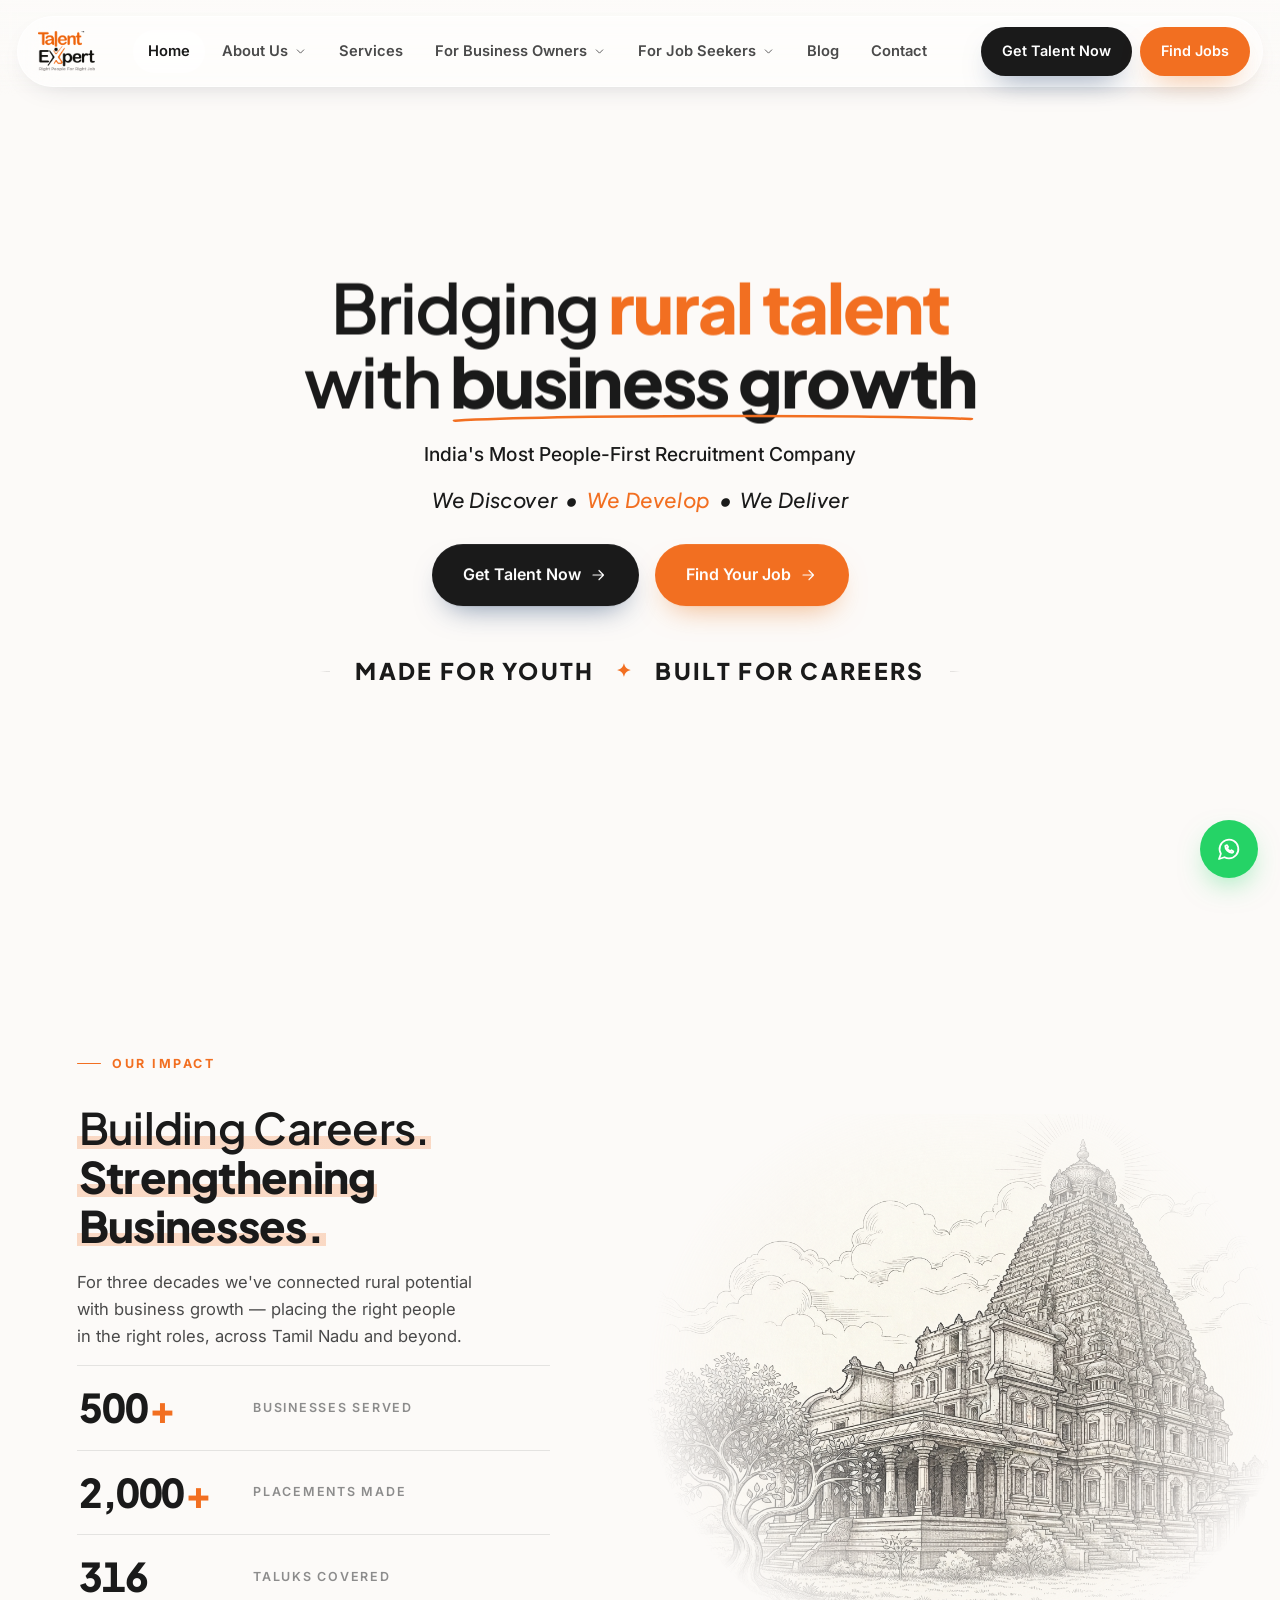
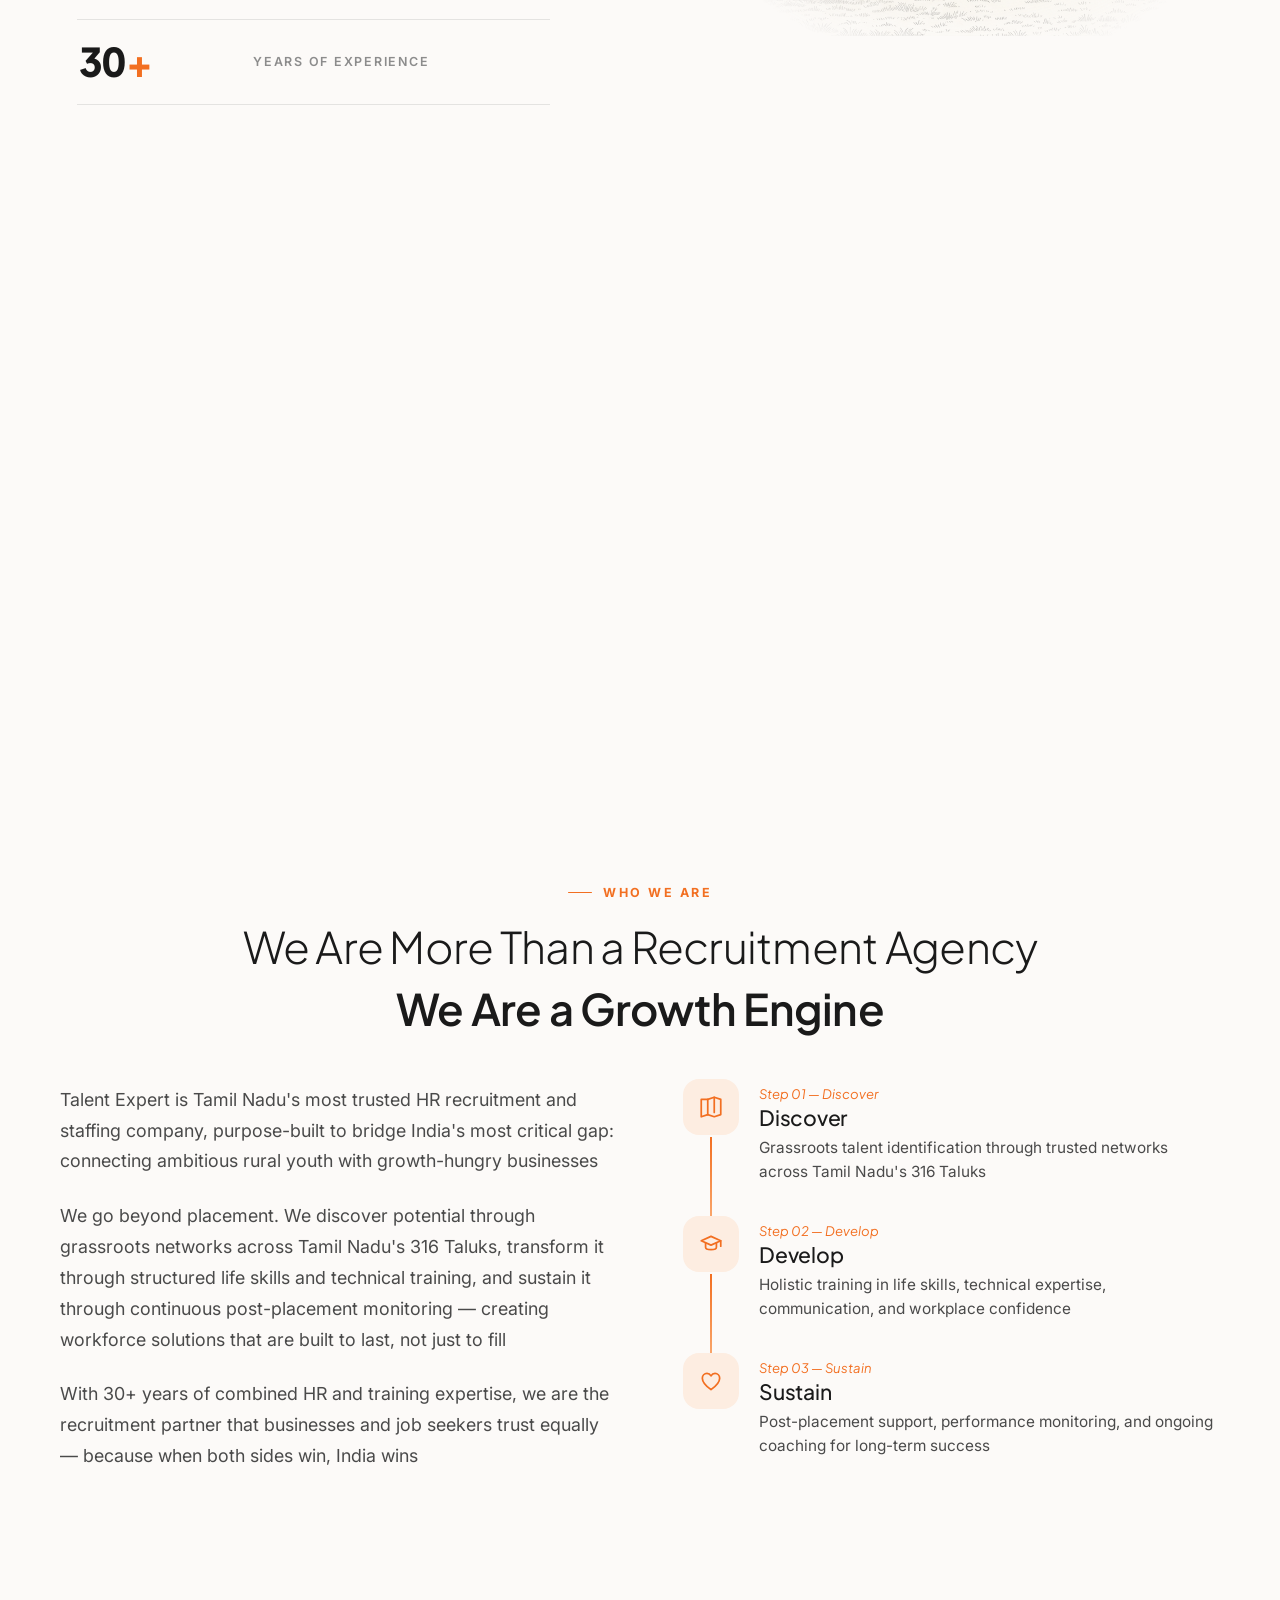
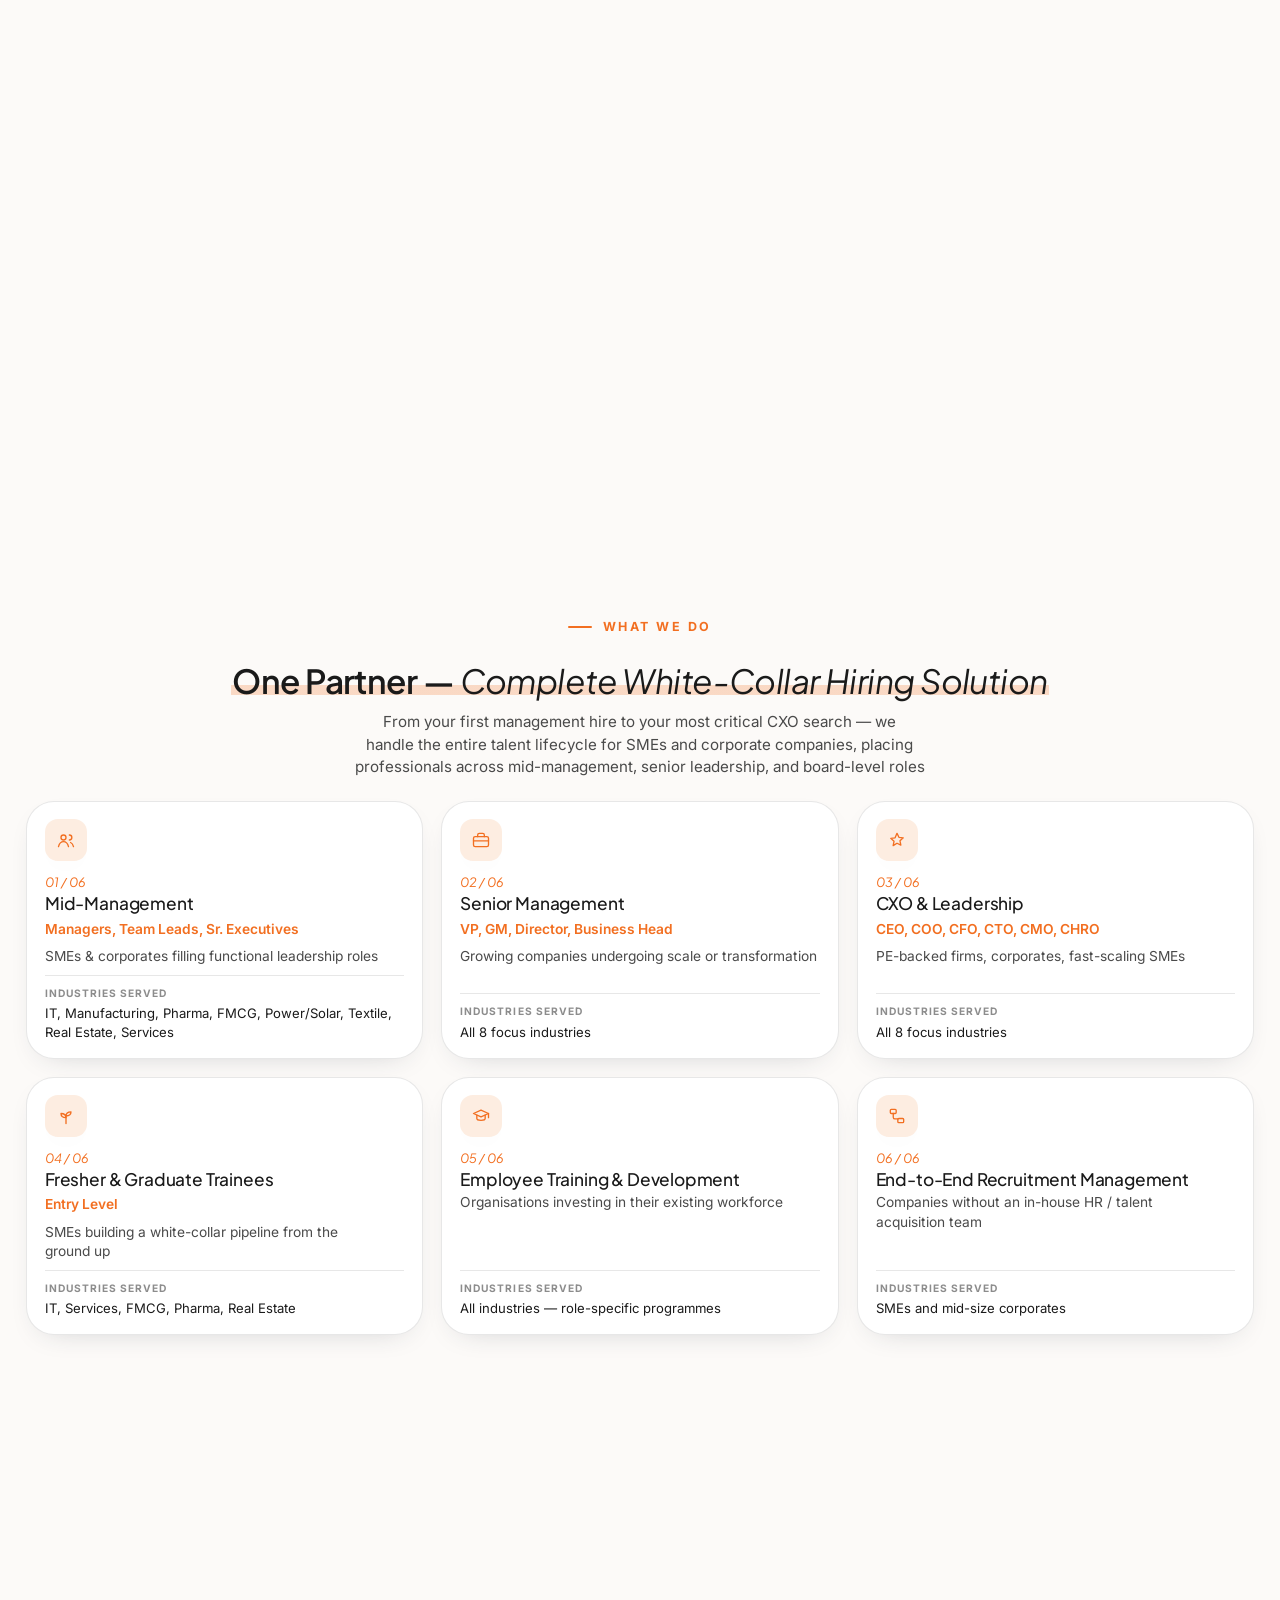
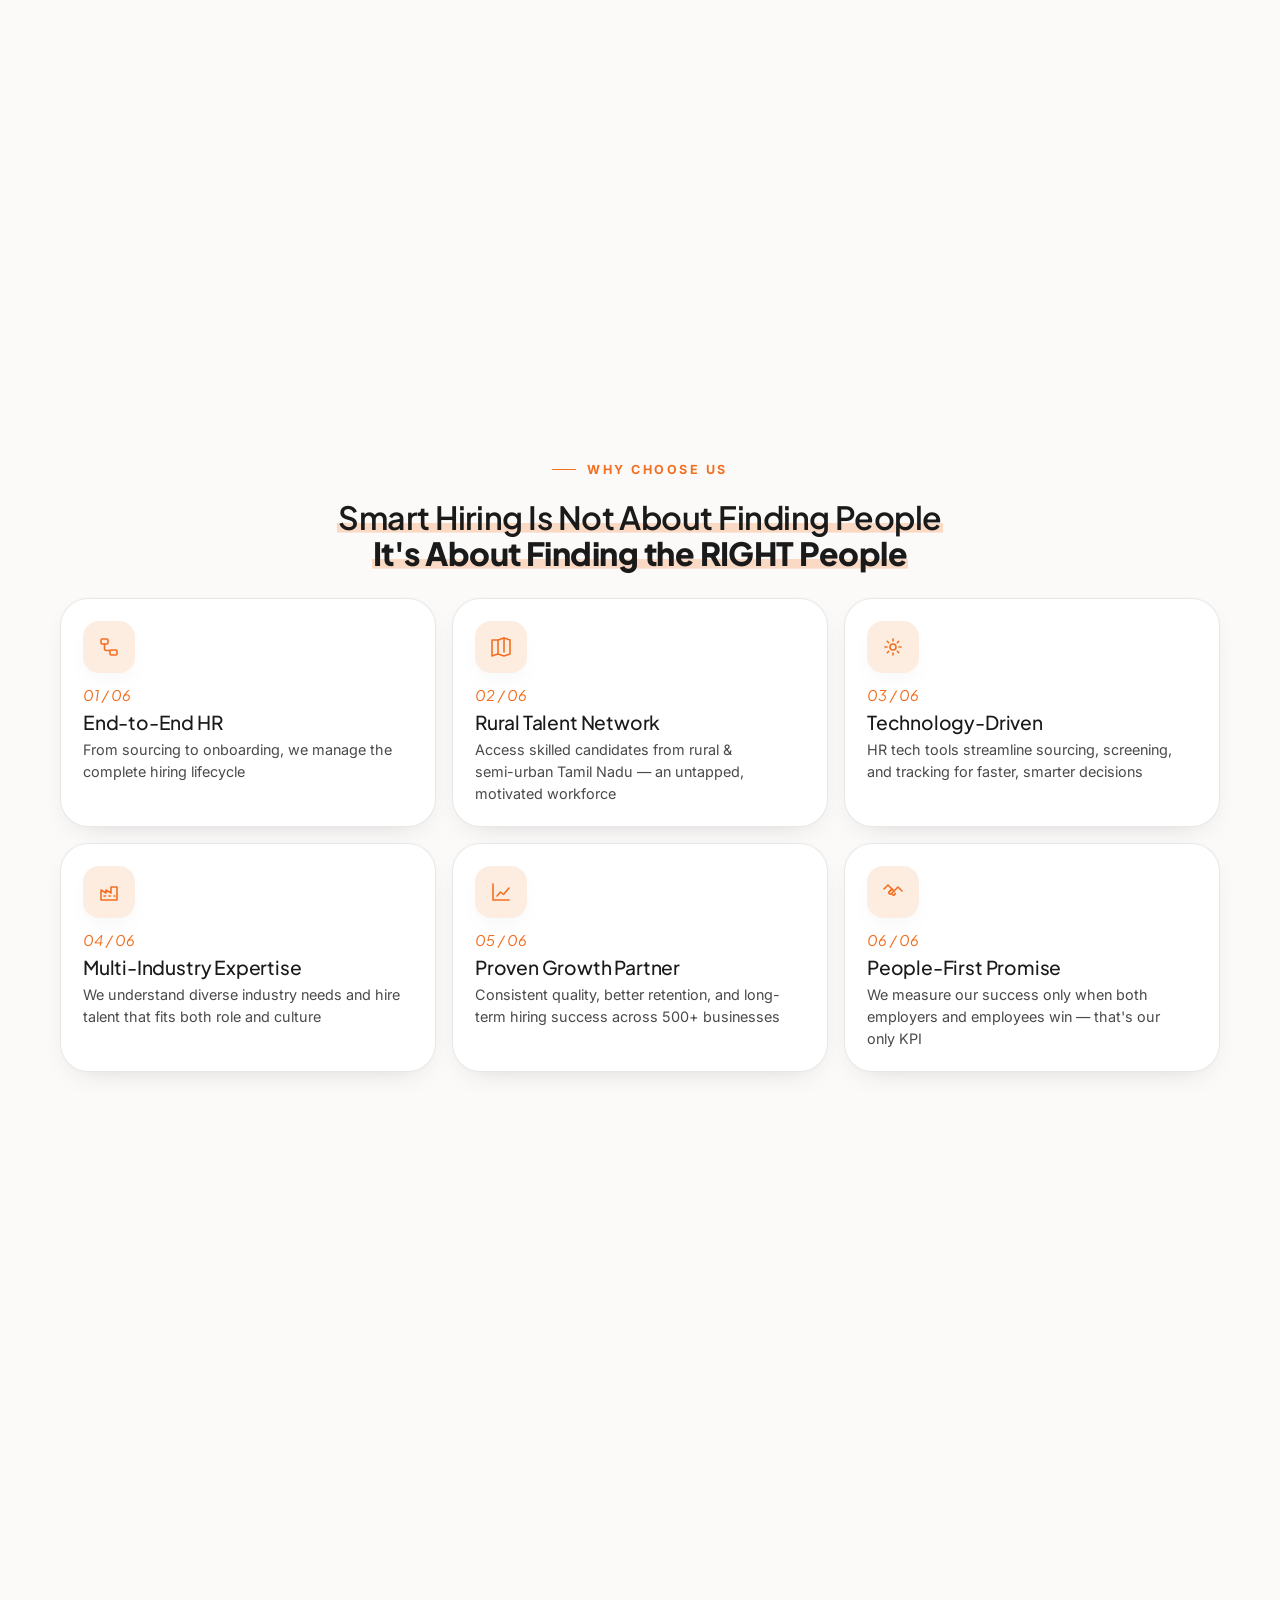
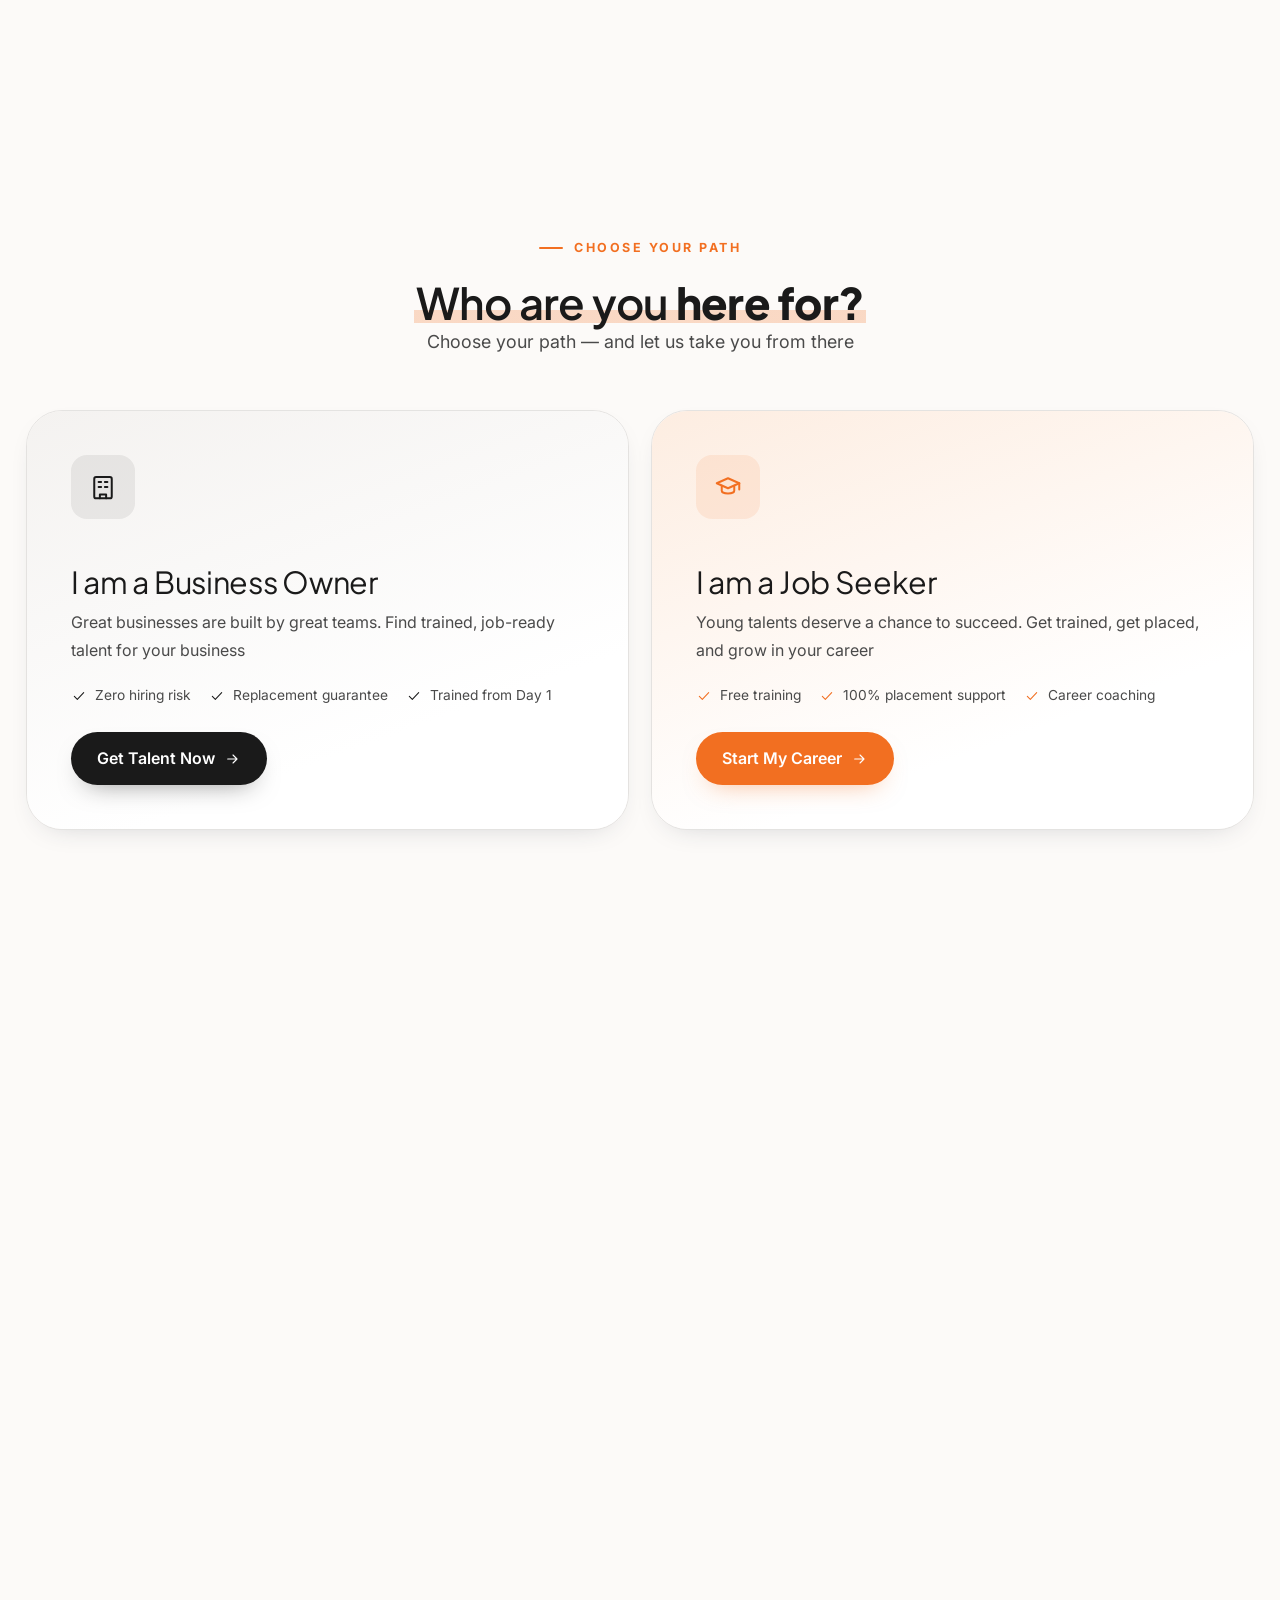
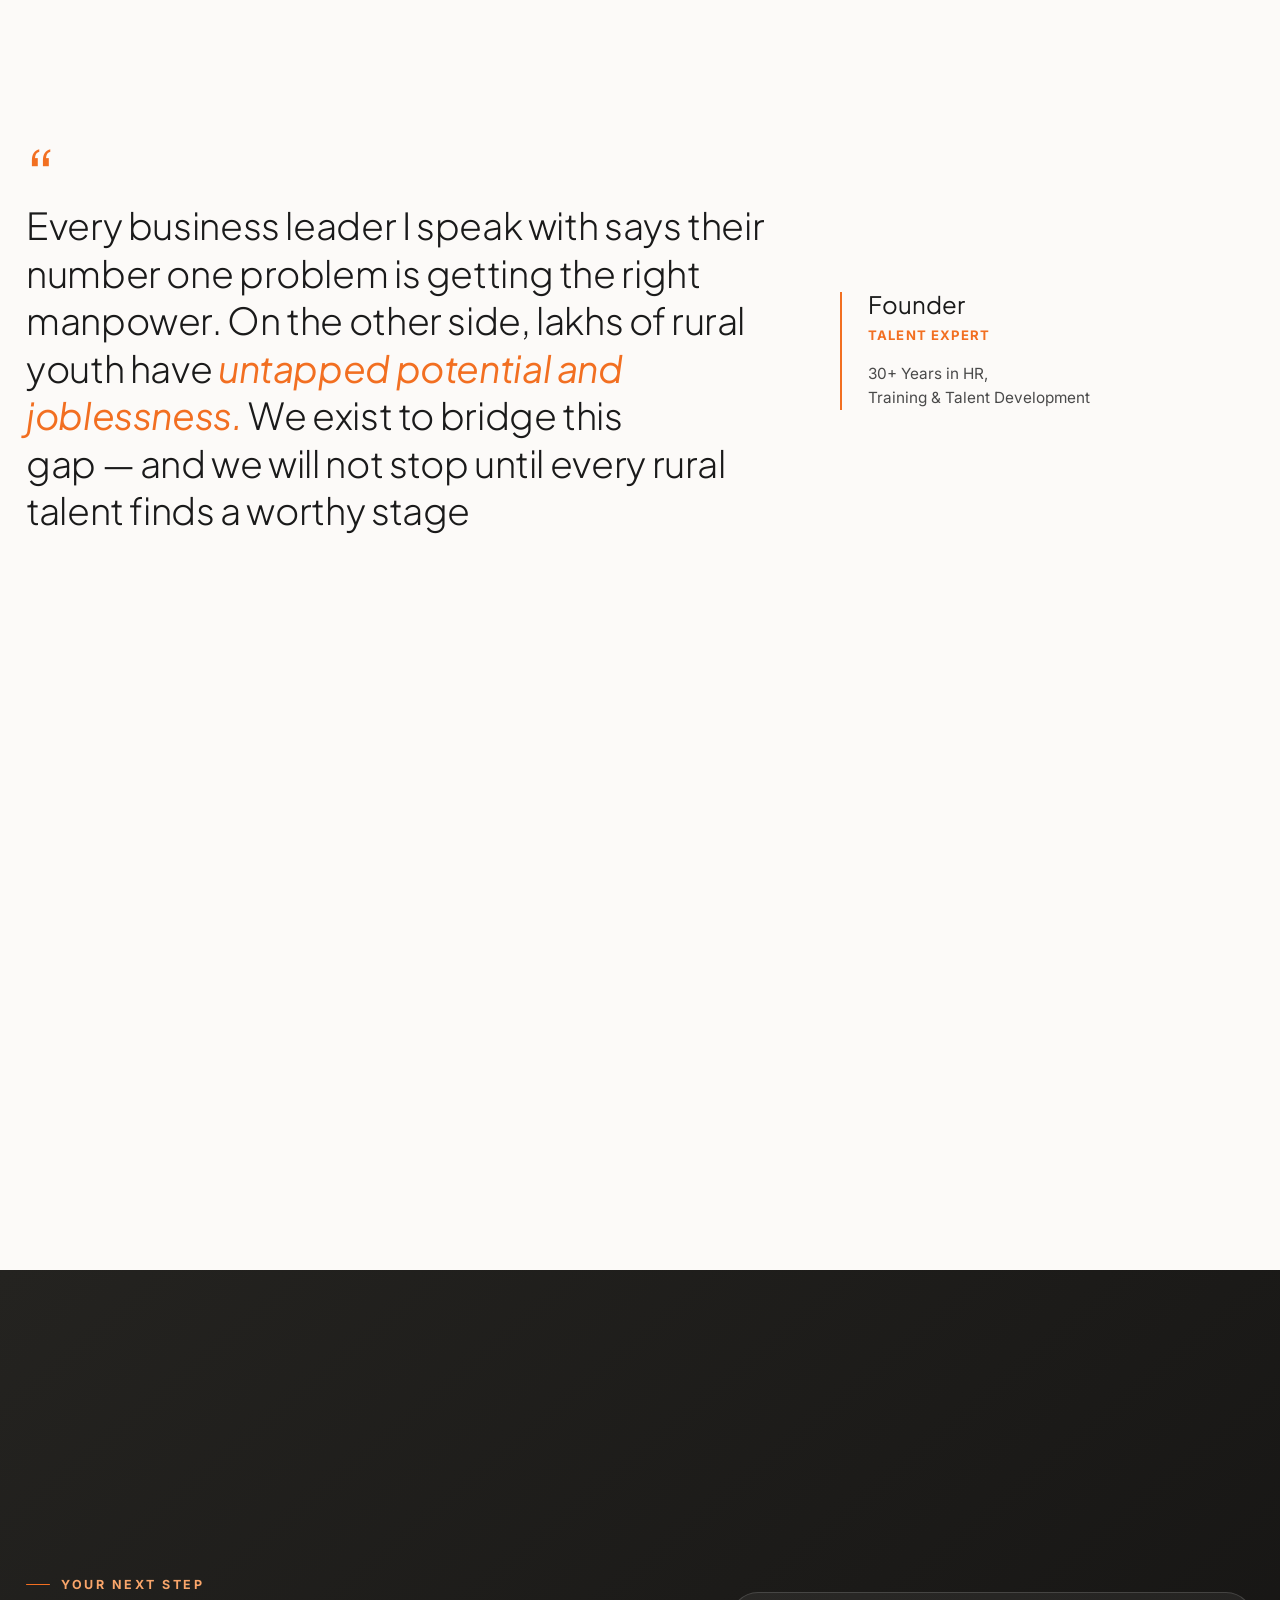
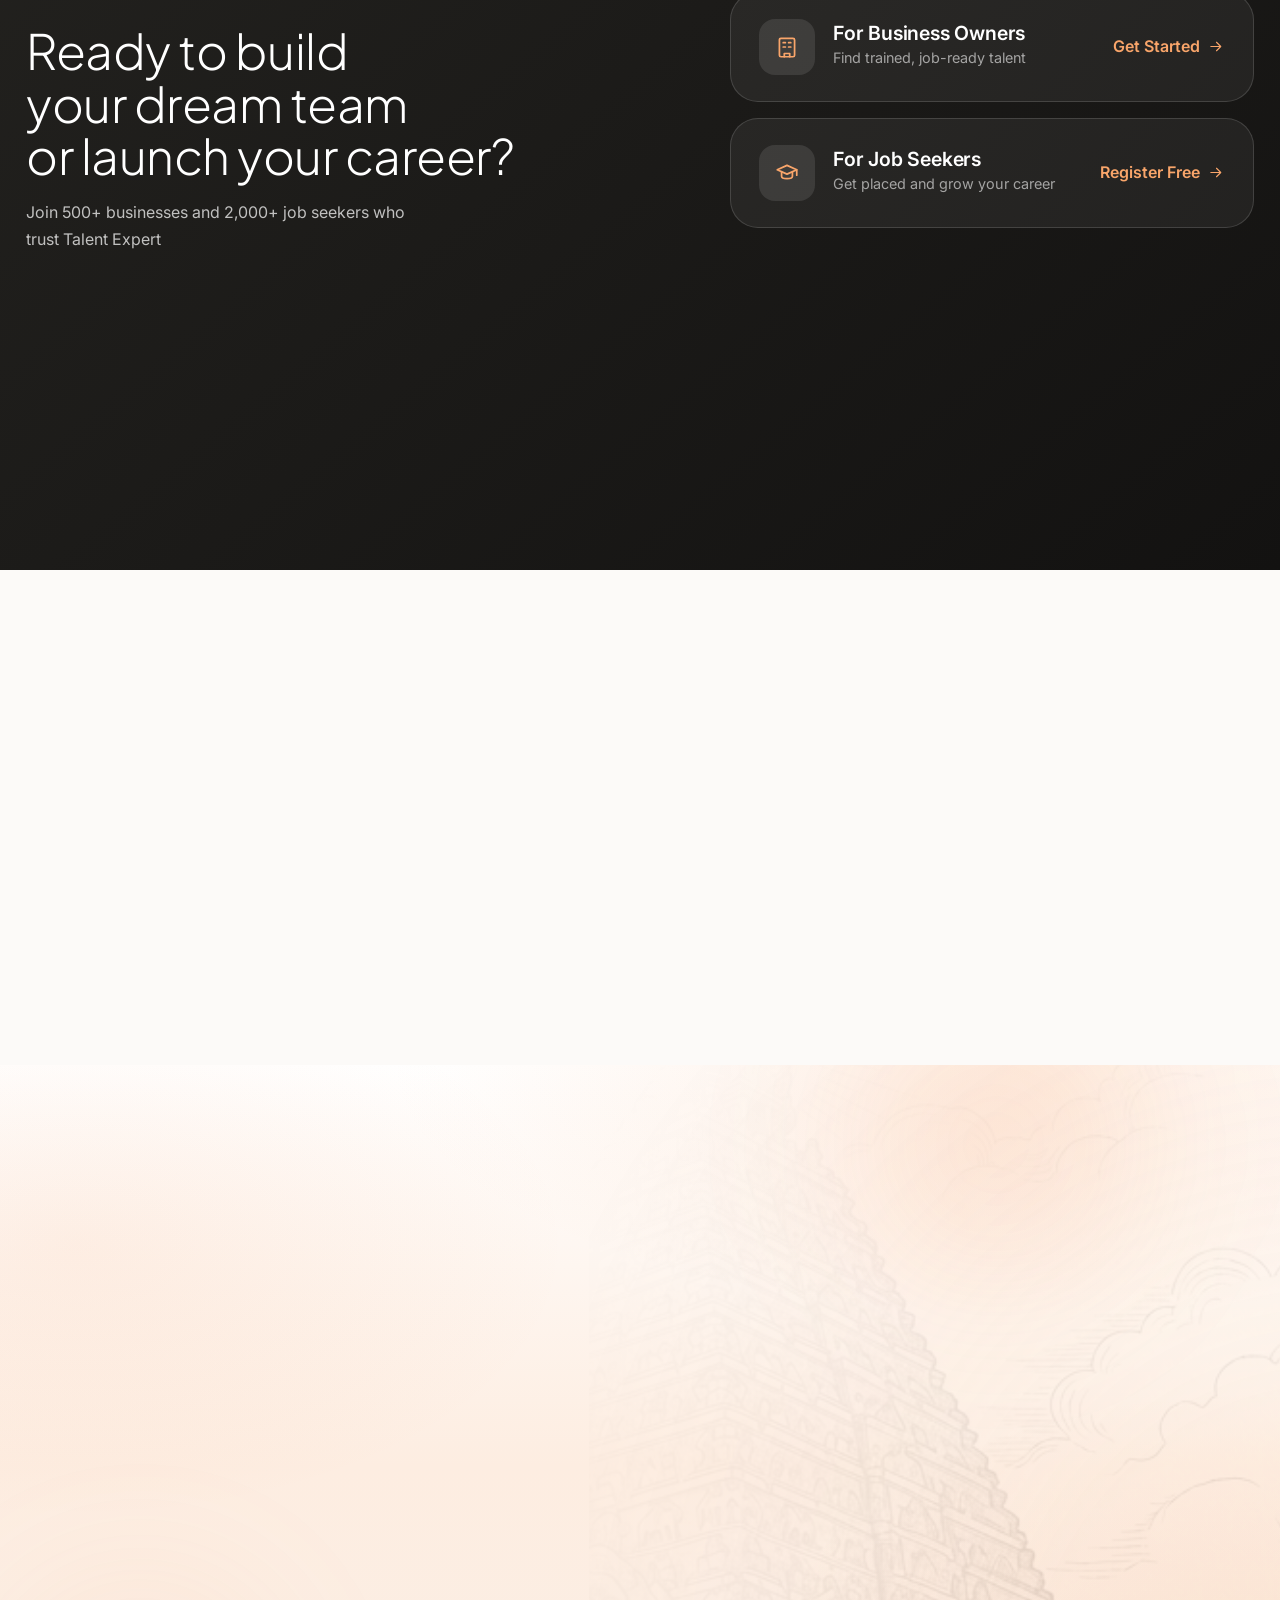
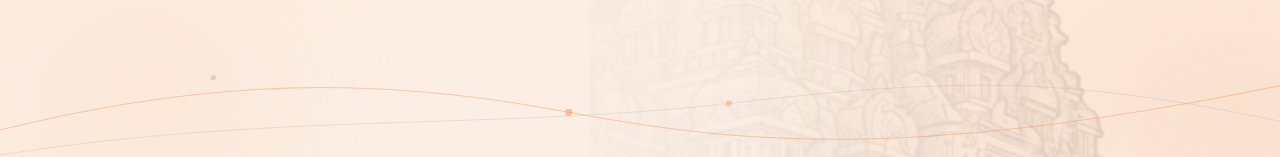
==== commit 1e0f4e57: "Reduce pin hold to a light beat + restore normal scroll speed I pushed the wrong direction last time" ====
--- a/index.html
+++ b/index.html
@@ -424,7 +424,7 @@
 <script src="js/vendor/ScrollTrigger.min.js"></script>
 <script src="js/vendor/lenis.min.js"></script>
 <script src="js/vendor/split-type.min.js"></script>
-<script src="js/main.js?v=17"></script>
-<script src="js/experience.js?v=21"></script>
+<script src="js/main.js?v=18"></script>
+<script src="js/experience.js?v=22"></script>
 </body>
 </html>
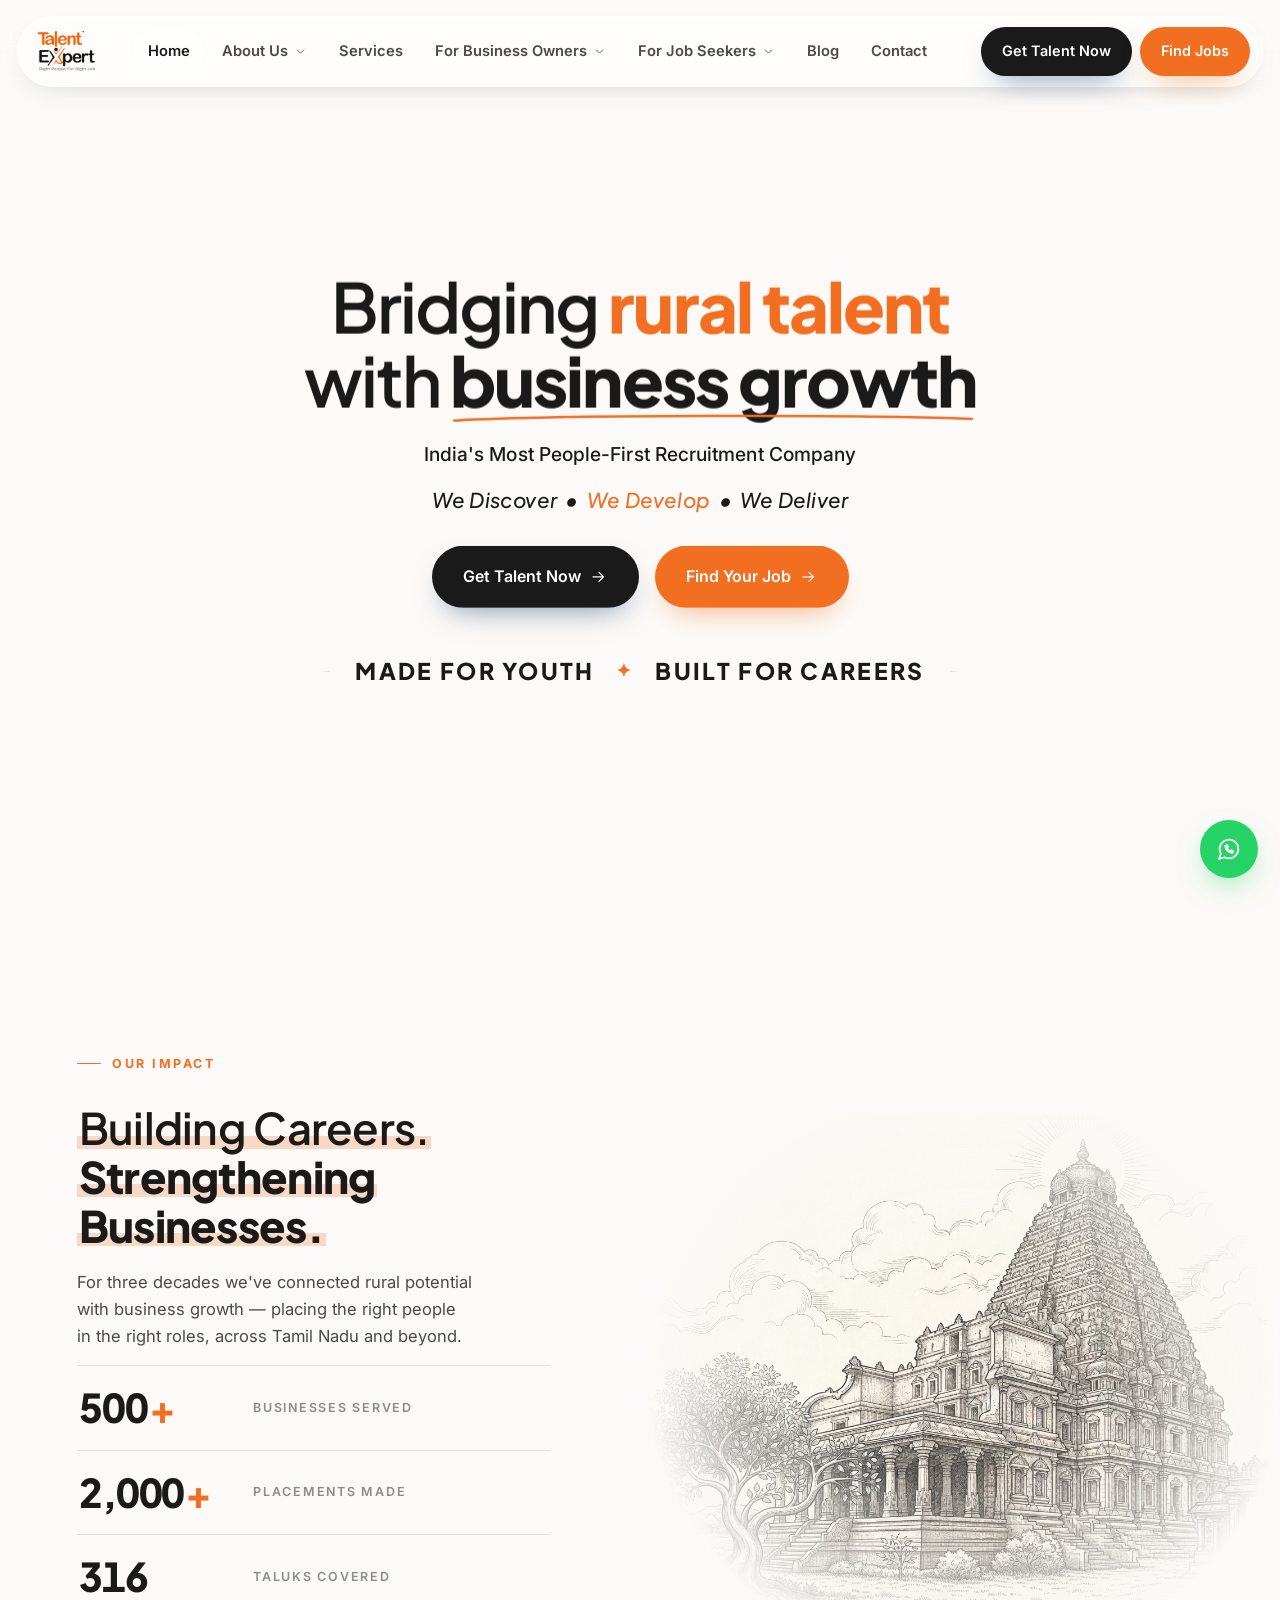
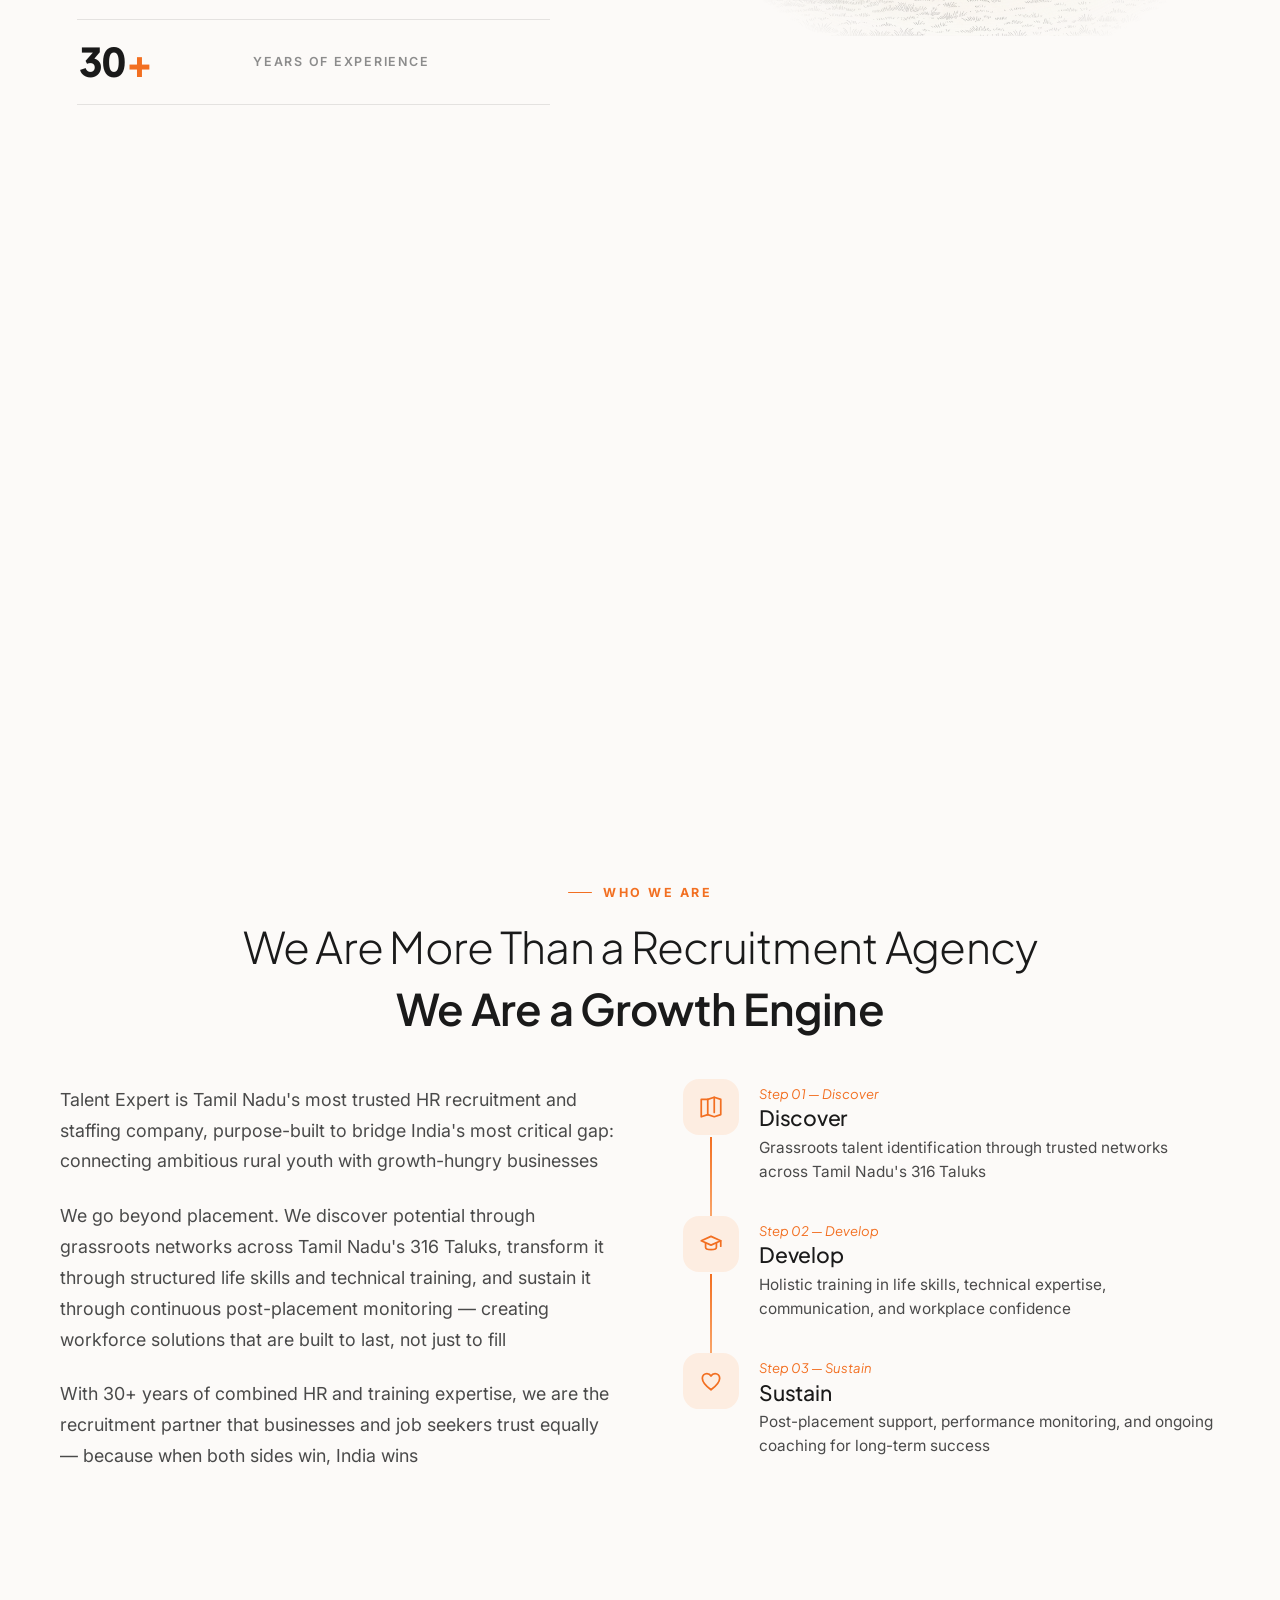
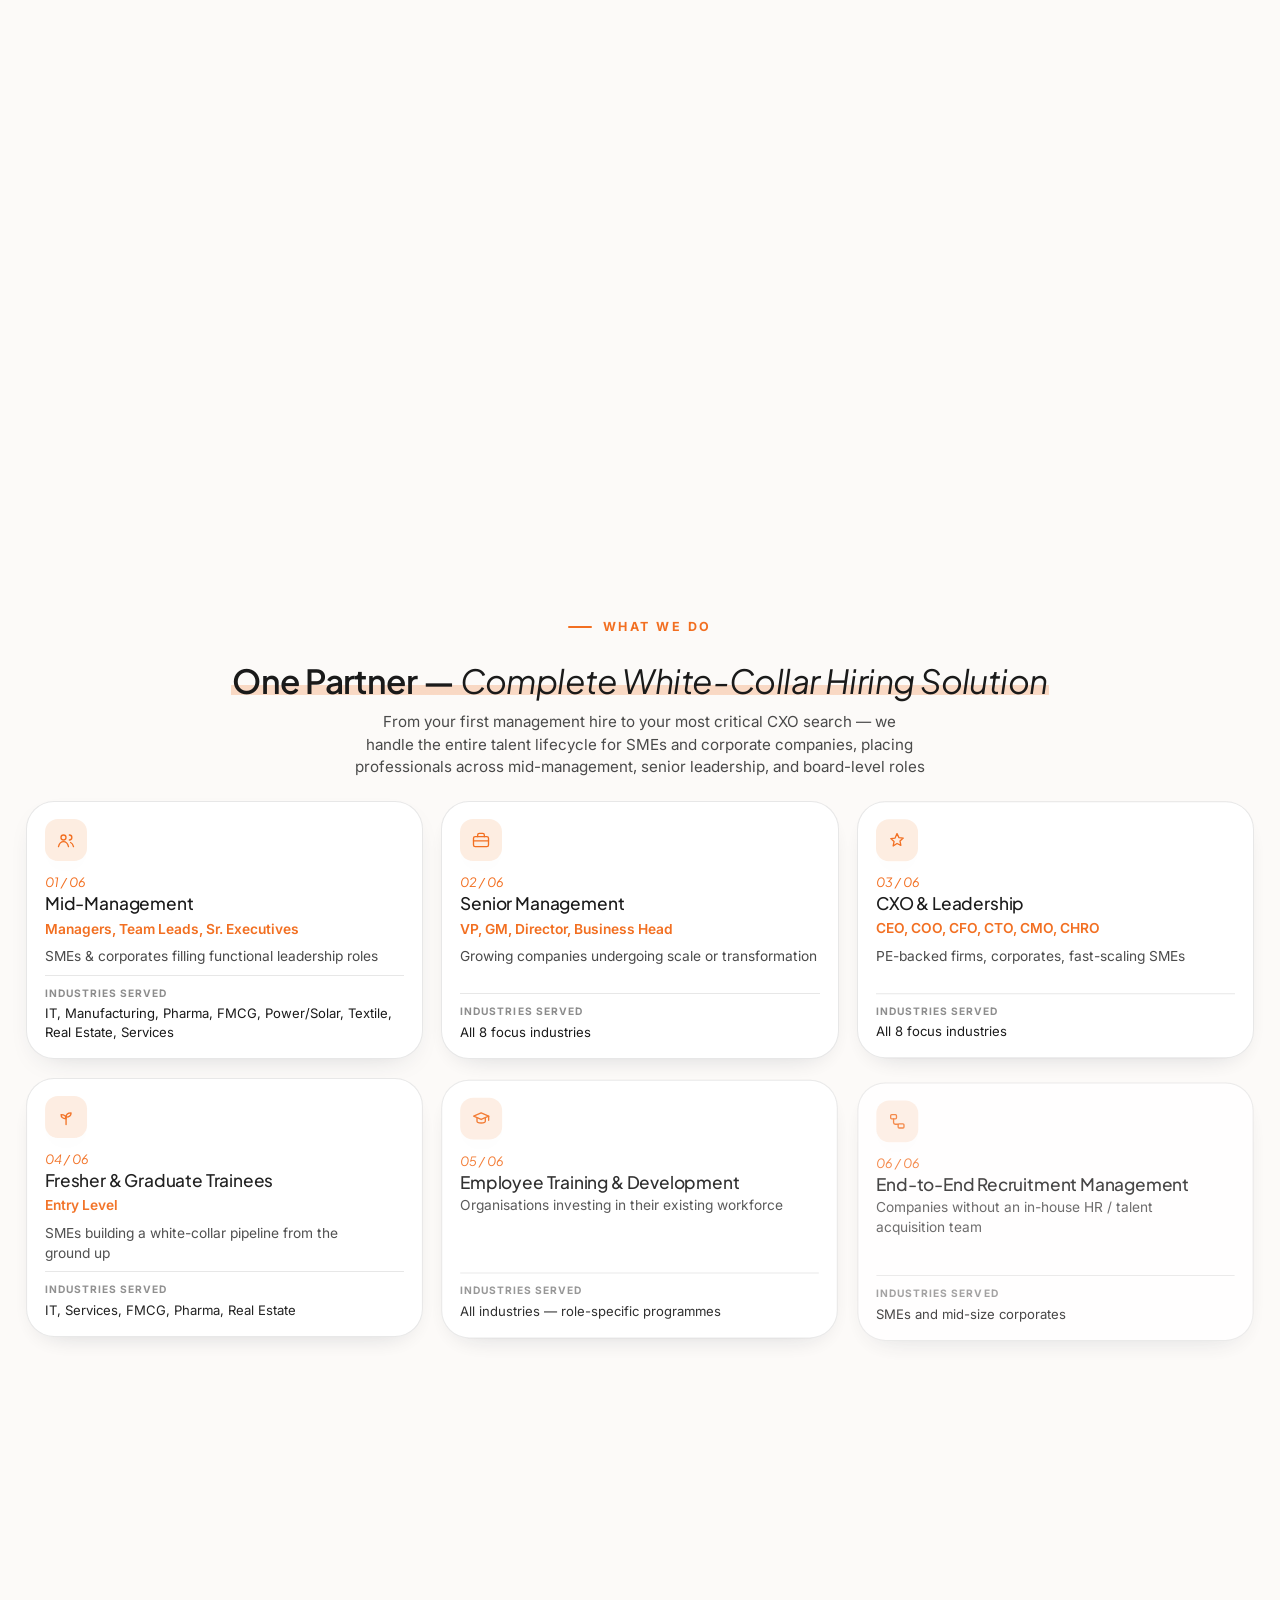
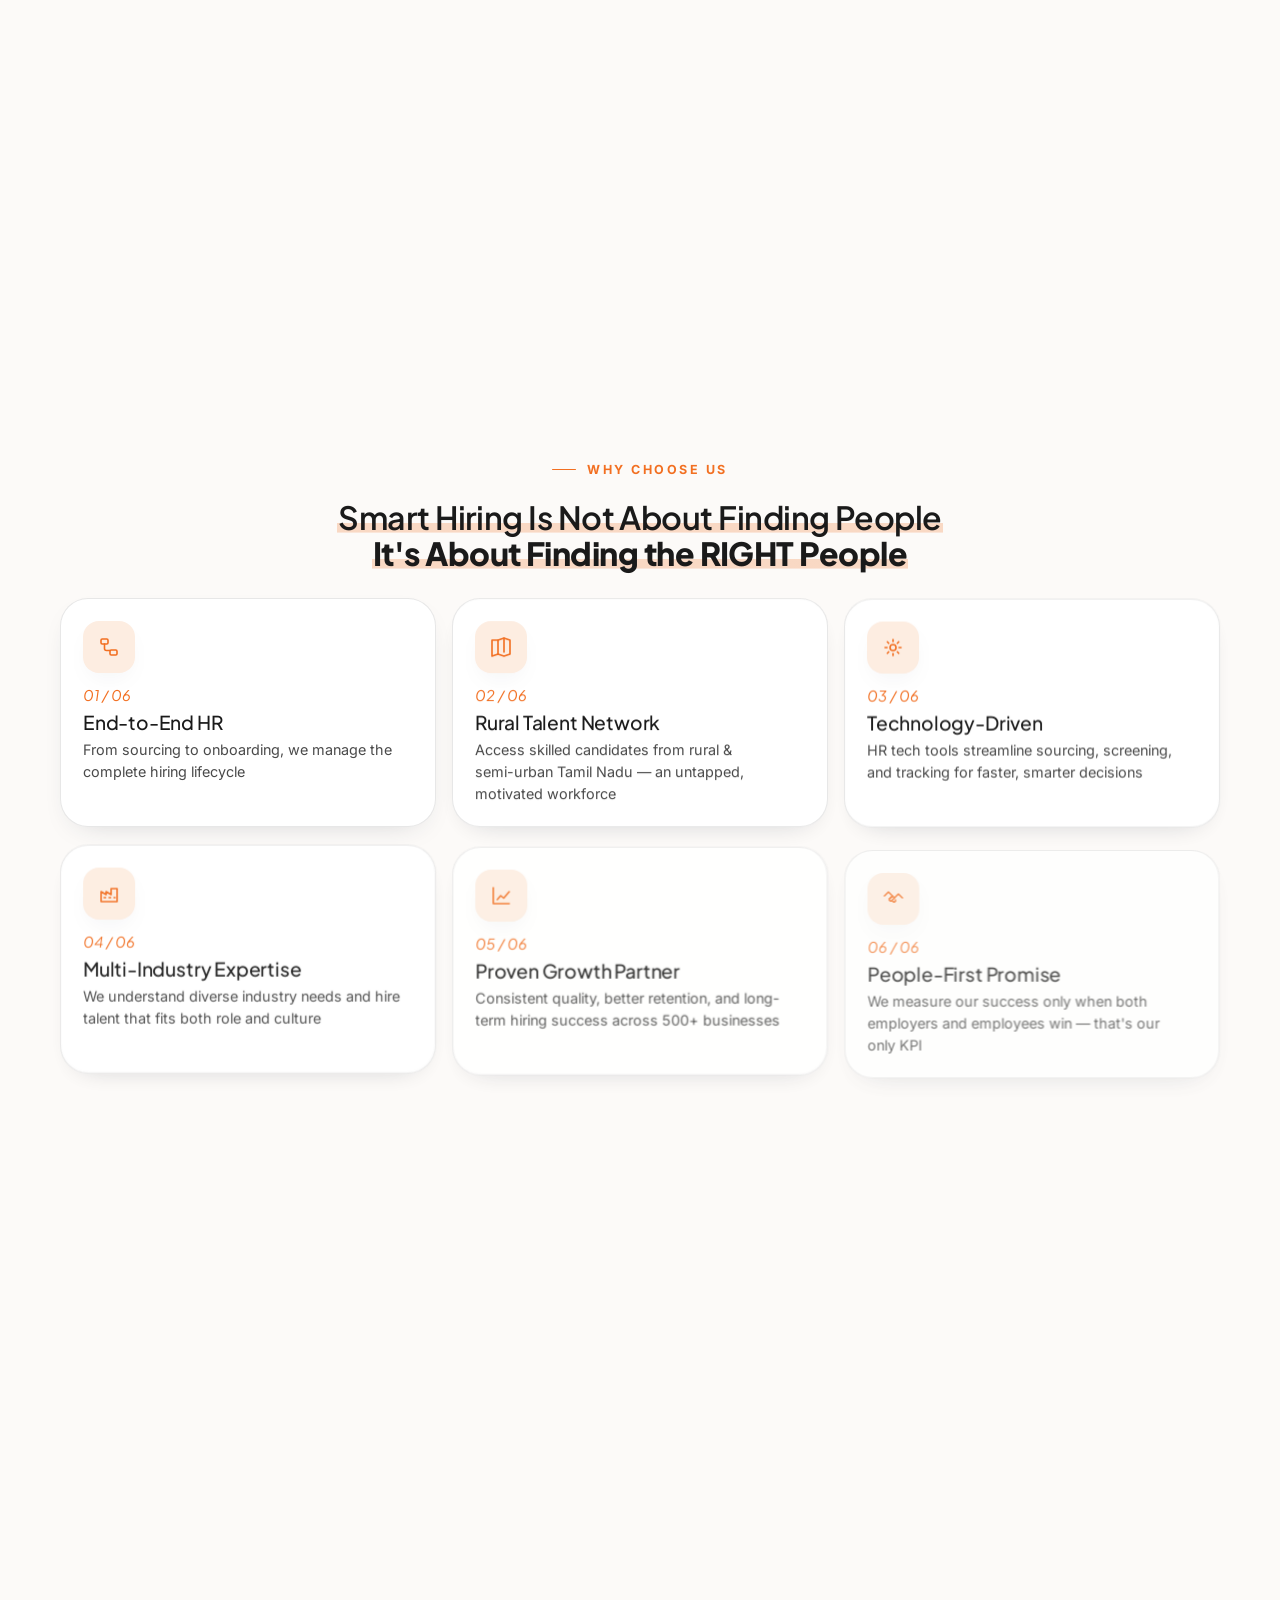
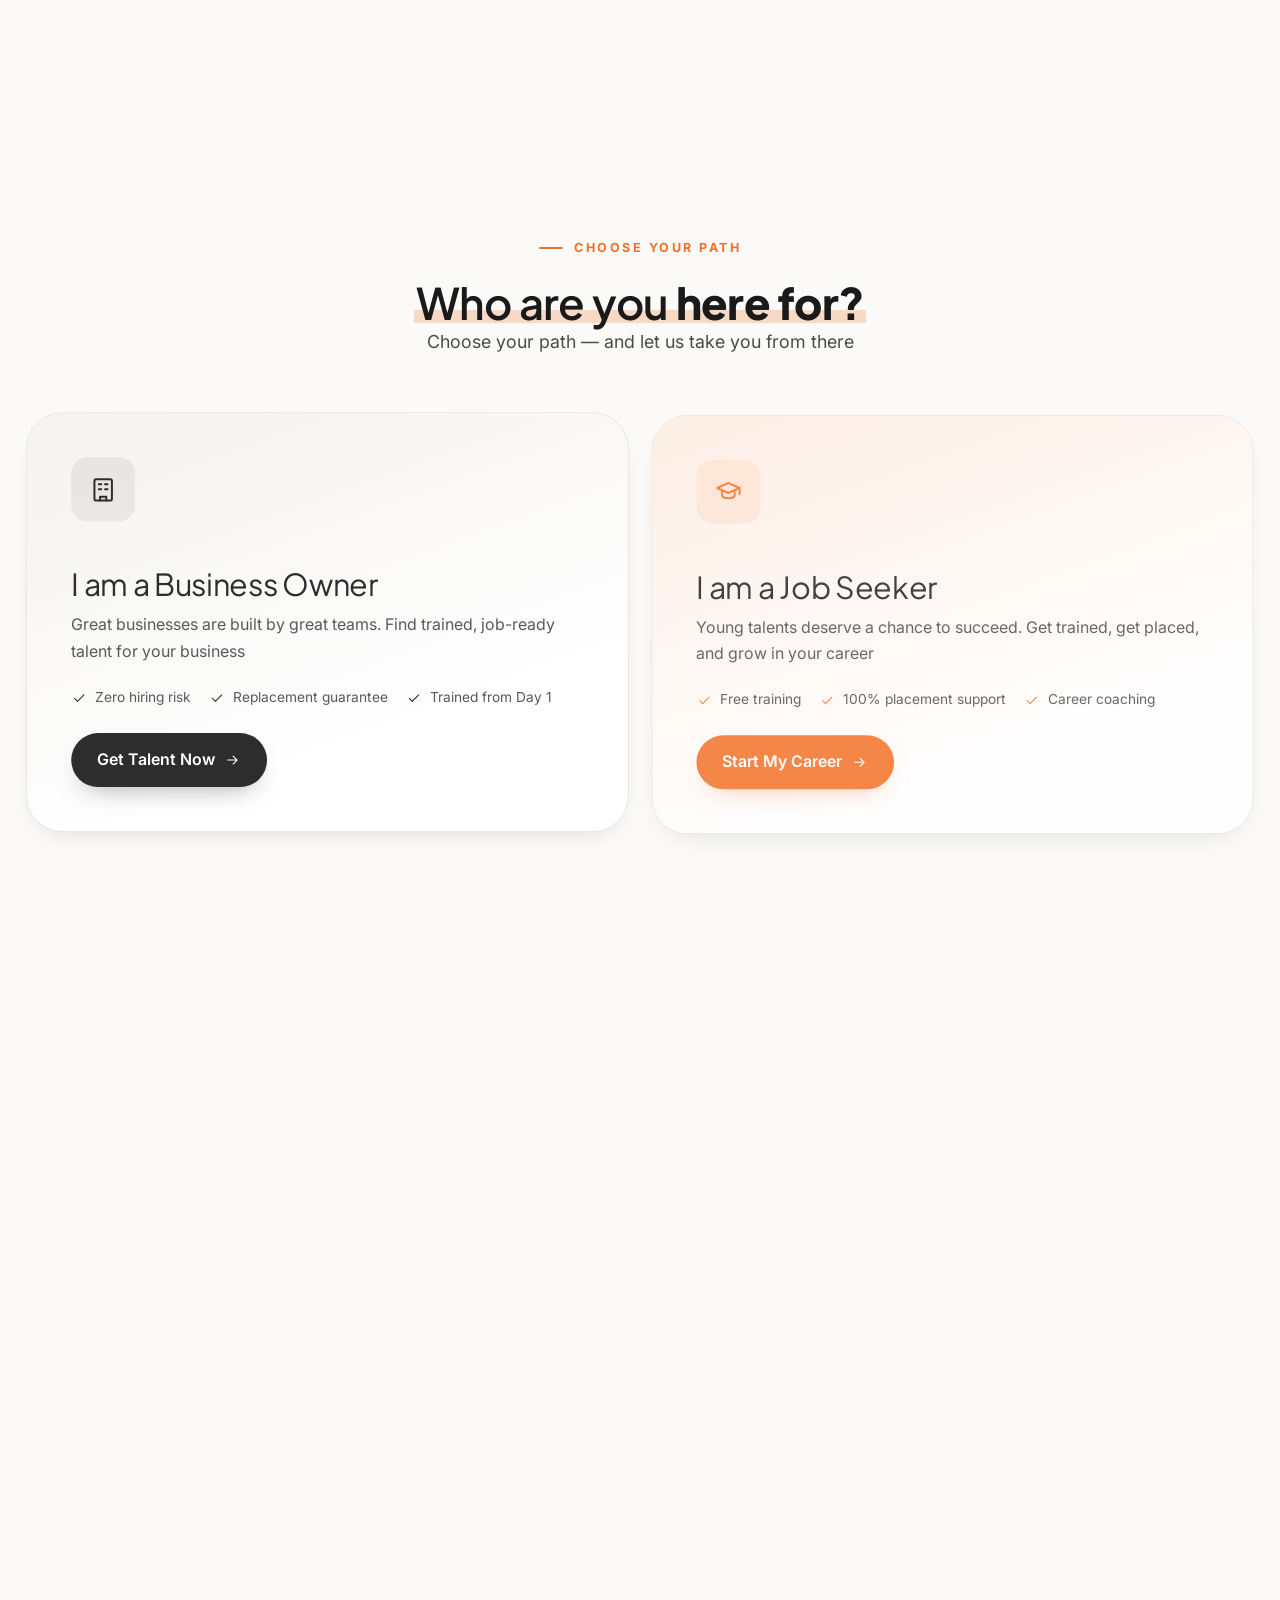
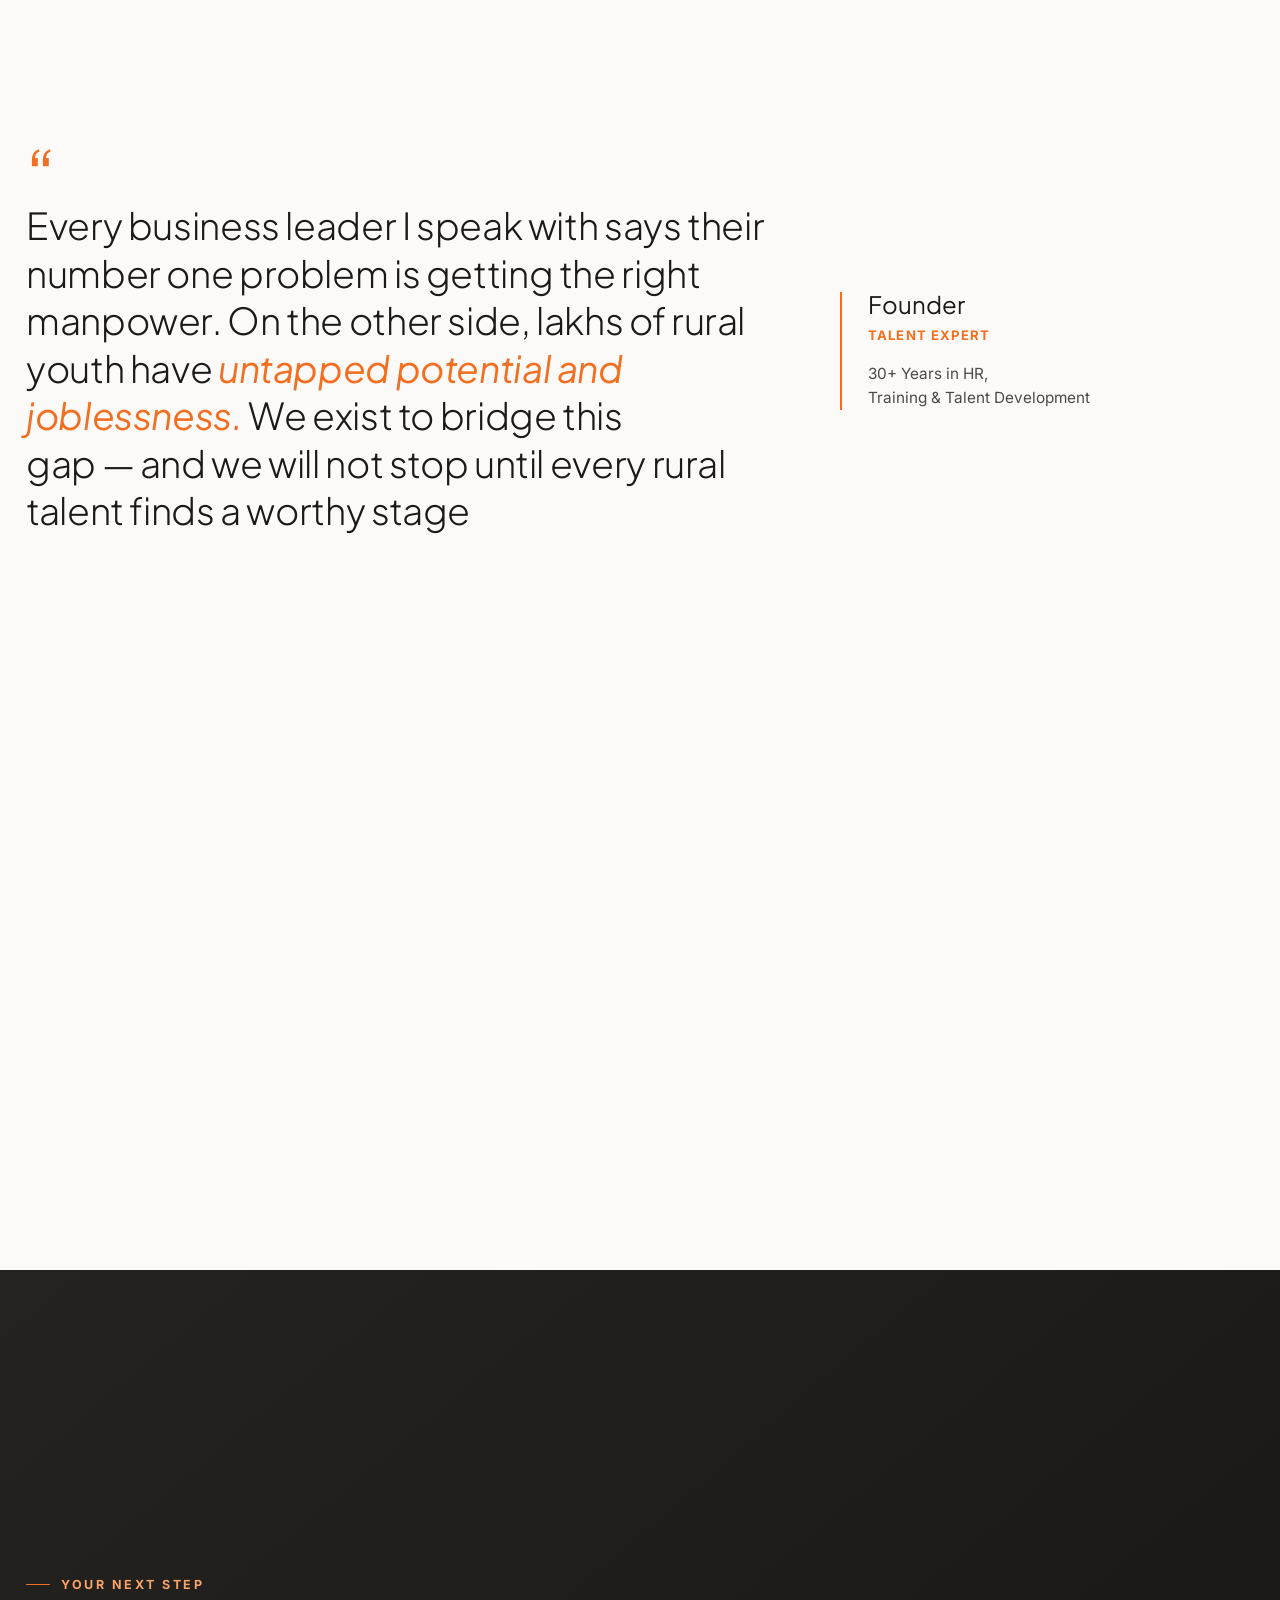
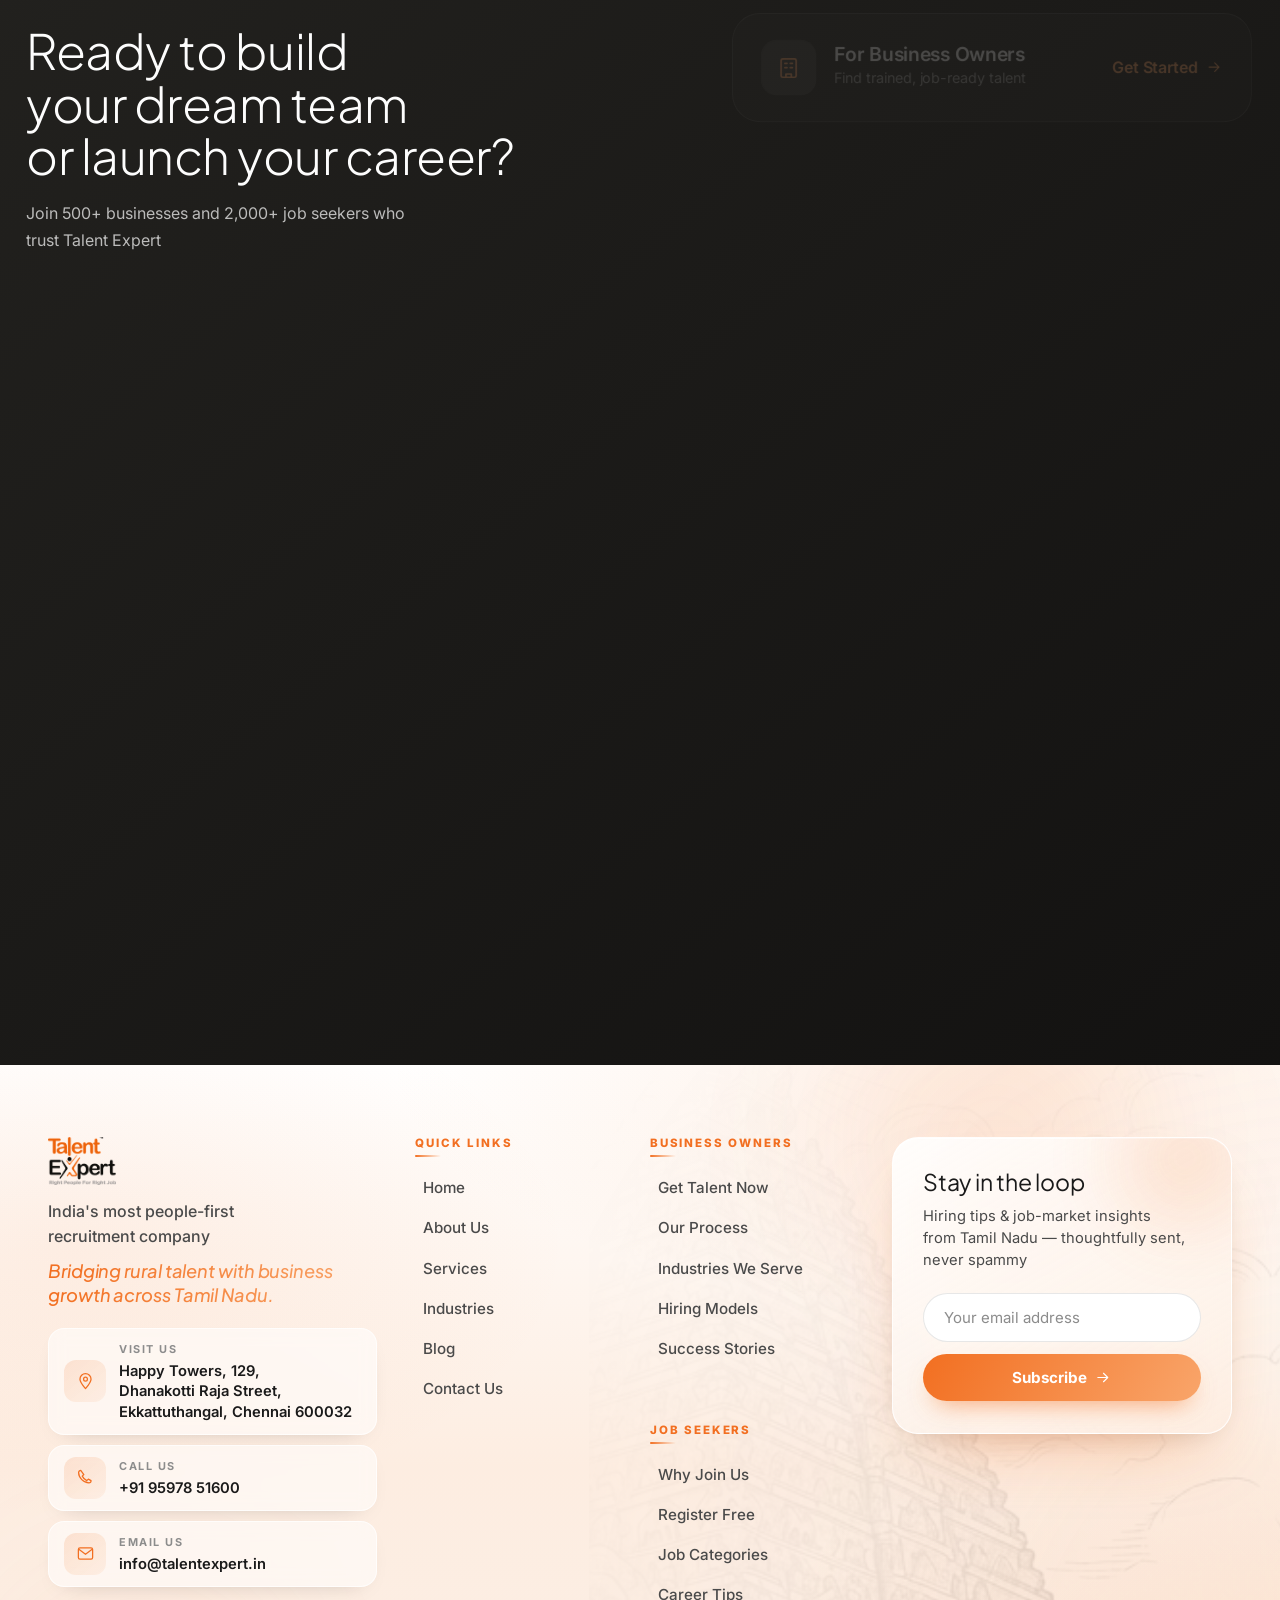
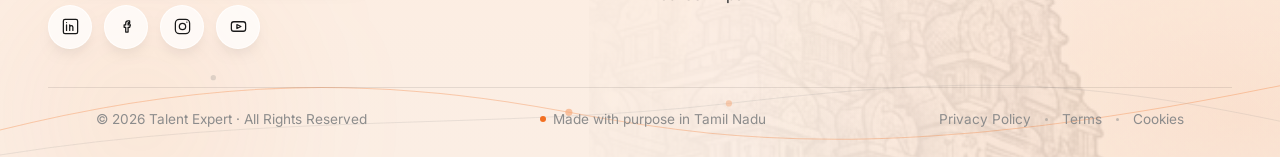
==== commit 5caedbd8: "Replace the JS pin with a NATIVE CSS sticky pin (true smooth lock) Tuning easing/hold/scroll never f" ====
--- a/index.html
+++ b/index.html
@@ -18,7 +18,7 @@
 <link rel="preconnect" href="https://fonts.gstatic.com" crossorigin>
 <link href="https://fonts.googleapis.com/css2?family=Plus+Jakarta+Sans:ital,wght@0,400;0,500;0,600;0,700;0,800;1,400;1,500;1,600&family=Inter:wght@400;500;600;700&display=swap" rel="stylesheet">
 <script>(function(){var d=document.documentElement;d.className+=" fonts-loading";var r=function(){d.classList.remove("fonts-loading")};try{if(document.fonts&&document.fonts.ready){document.fonts.ready.then(r)}}catch(e){}setTimeout(r,1200);})();</script>
-<link rel="stylesheet" href="css/styles.css?v=39">
+<link rel="stylesheet" href="css/styles.css?v=40">
 <link rel="stylesheet" href="css/experience.css?v=15">
 <script type="application/ld+json">
 {
@@ -424,7 +424,7 @@
 <script src="js/vendor/ScrollTrigger.min.js"></script>
 <script src="js/vendor/lenis.min.js"></script>
 <script src="js/vendor/split-type.min.js"></script>
-<script src="js/main.js?v=18"></script>
-<script src="js/experience.js?v=22"></script>
+<script src="js/main.js?v=19"></script>
+<script src="js/experience.js?v=23"></script>
 </body>
 </html>
--- a/css/styles.css
+++ b/css/styles.css
@@ -47,6 +47,16 @@
    layout height, the inner is scaled from its top so a full-screen chapter fits any screen. */
 .te-fit-outer{ width:100%; }
 .te-fit{ width:100%; transform-origin:top center; }
+
+/* ---- NATIVE STICKY chapter pin (JS injects .te-stick and adds .te-sticky) ----
+   The chapter rests via the browser's own position:sticky — handled on the compositor, so it
+   eases to a stop and releases with NO snap (a JS pin freezes instantly, which is felt as a
+   hard "fast lock"). The section becomes a plain tall block that gives the sticky child room;
+   the child carries the chapter's real layout (flex + navbar-clearance padding, set inline). */
+.te-sticky{ display:block !important; min-height:0 !important;
+  padding-top:0 !important; padding-bottom:0 !important; }
+.te-sticky > .te-stick{ position:-webkit-sticky; position:sticky; top:0;
+  min-height:100vh; box-sizing:border-box; width:100%; }
 
 /* Anti-FOUT: hold the page hidden until the web fonts have rendered, then fade the fully
    styled page in — so a hard refresh never shows the fallback font first (an inline <head>
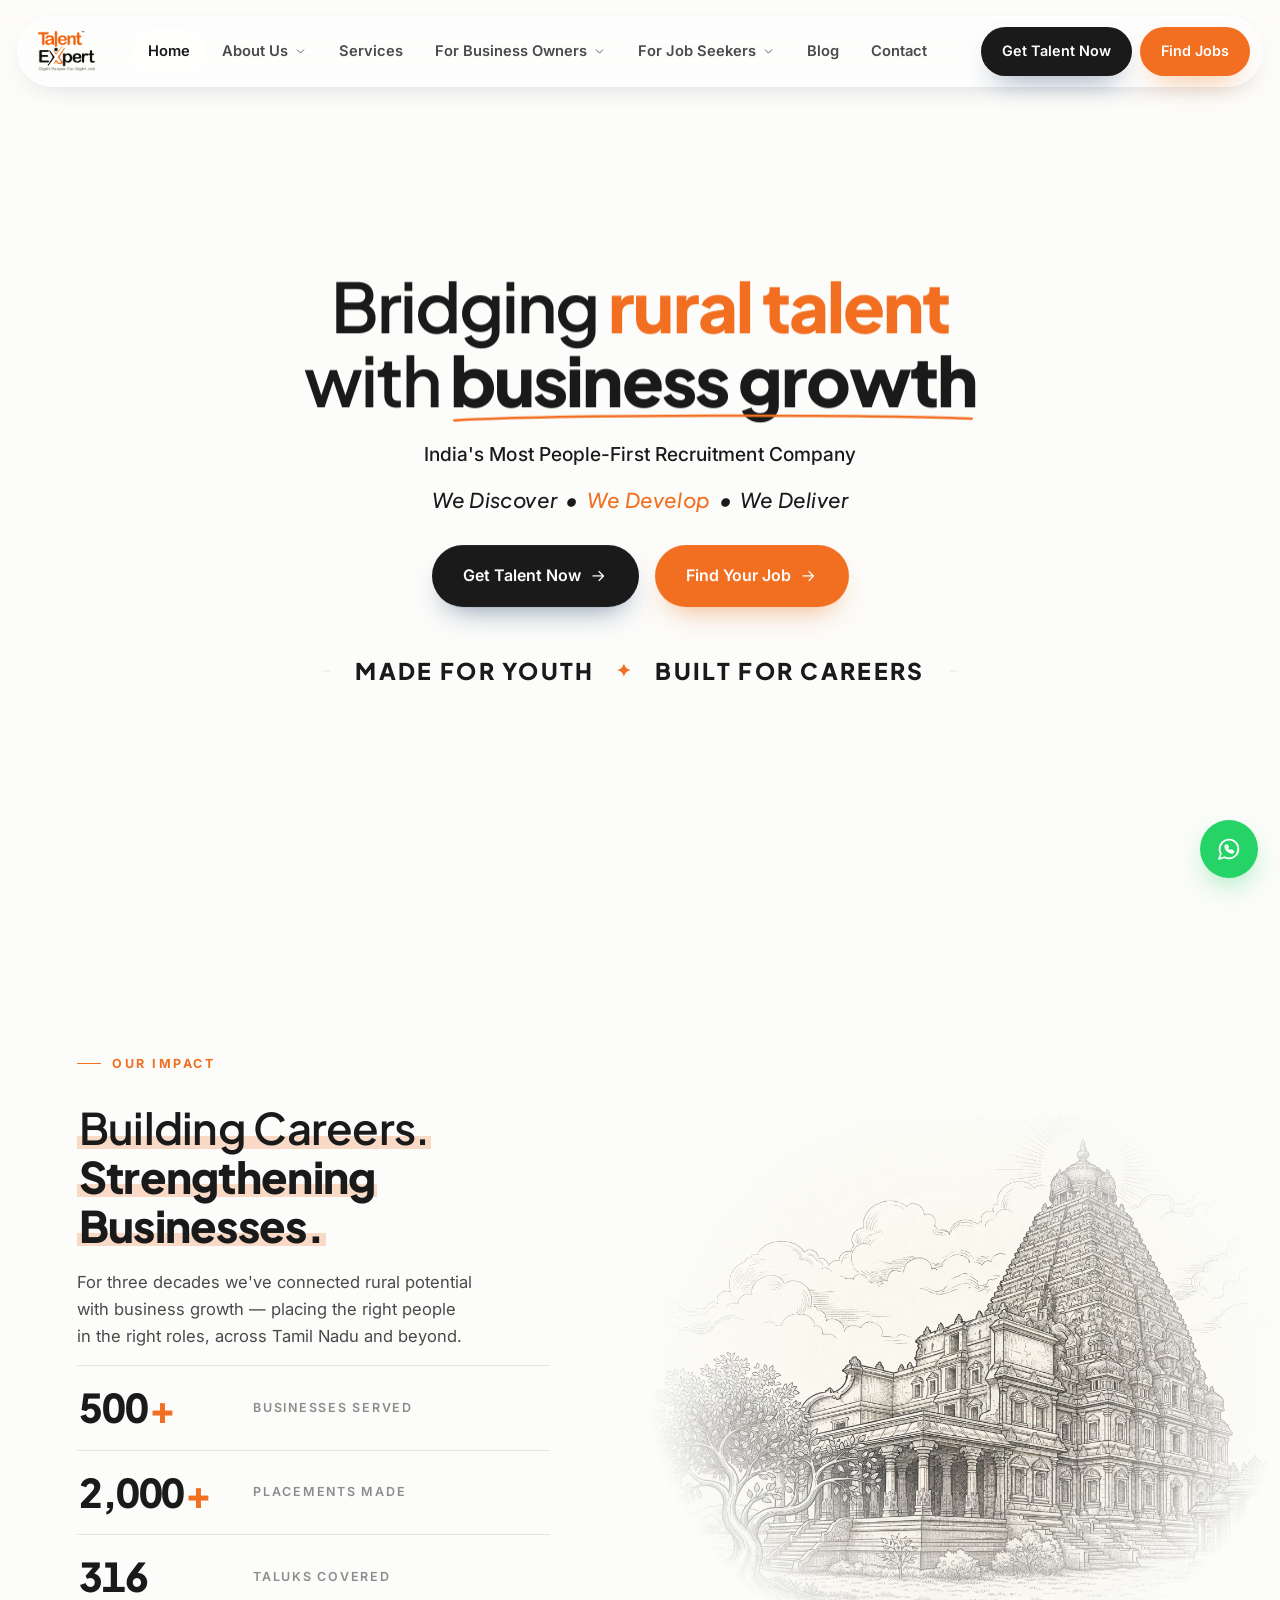
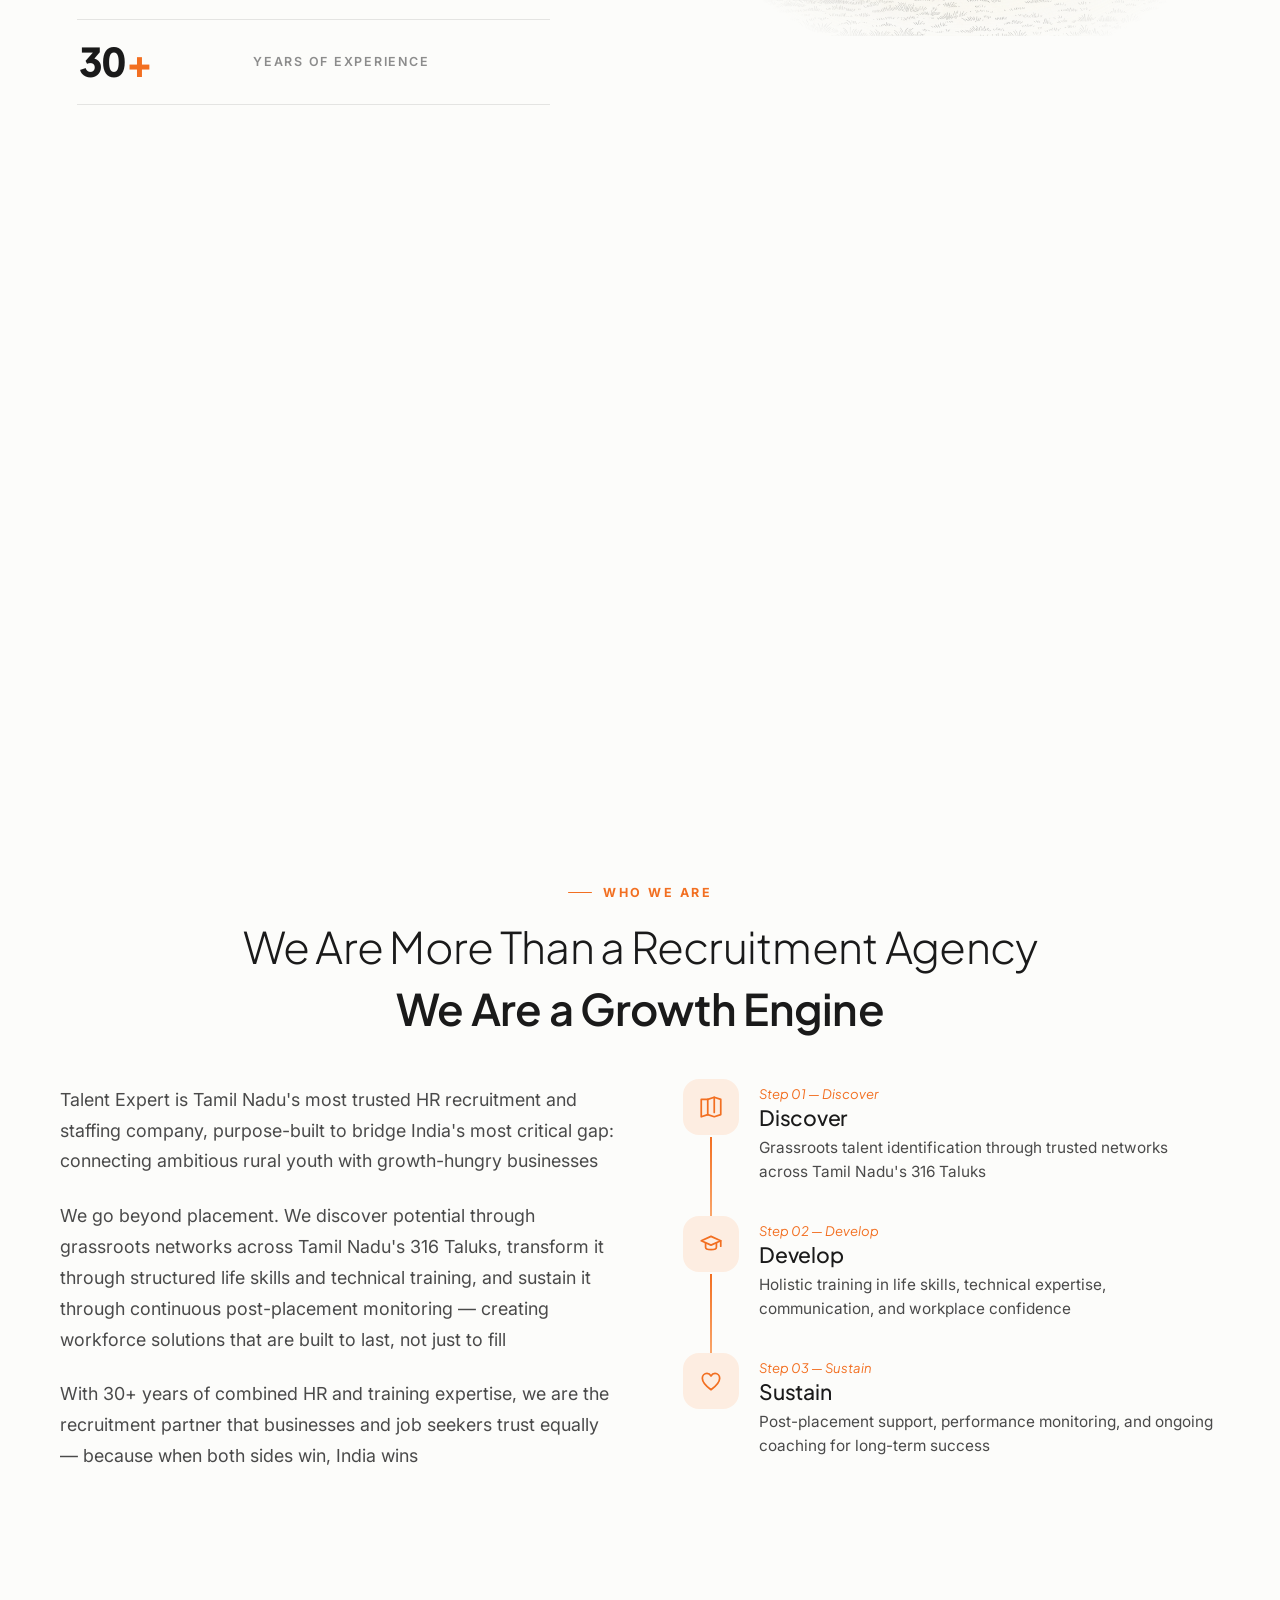
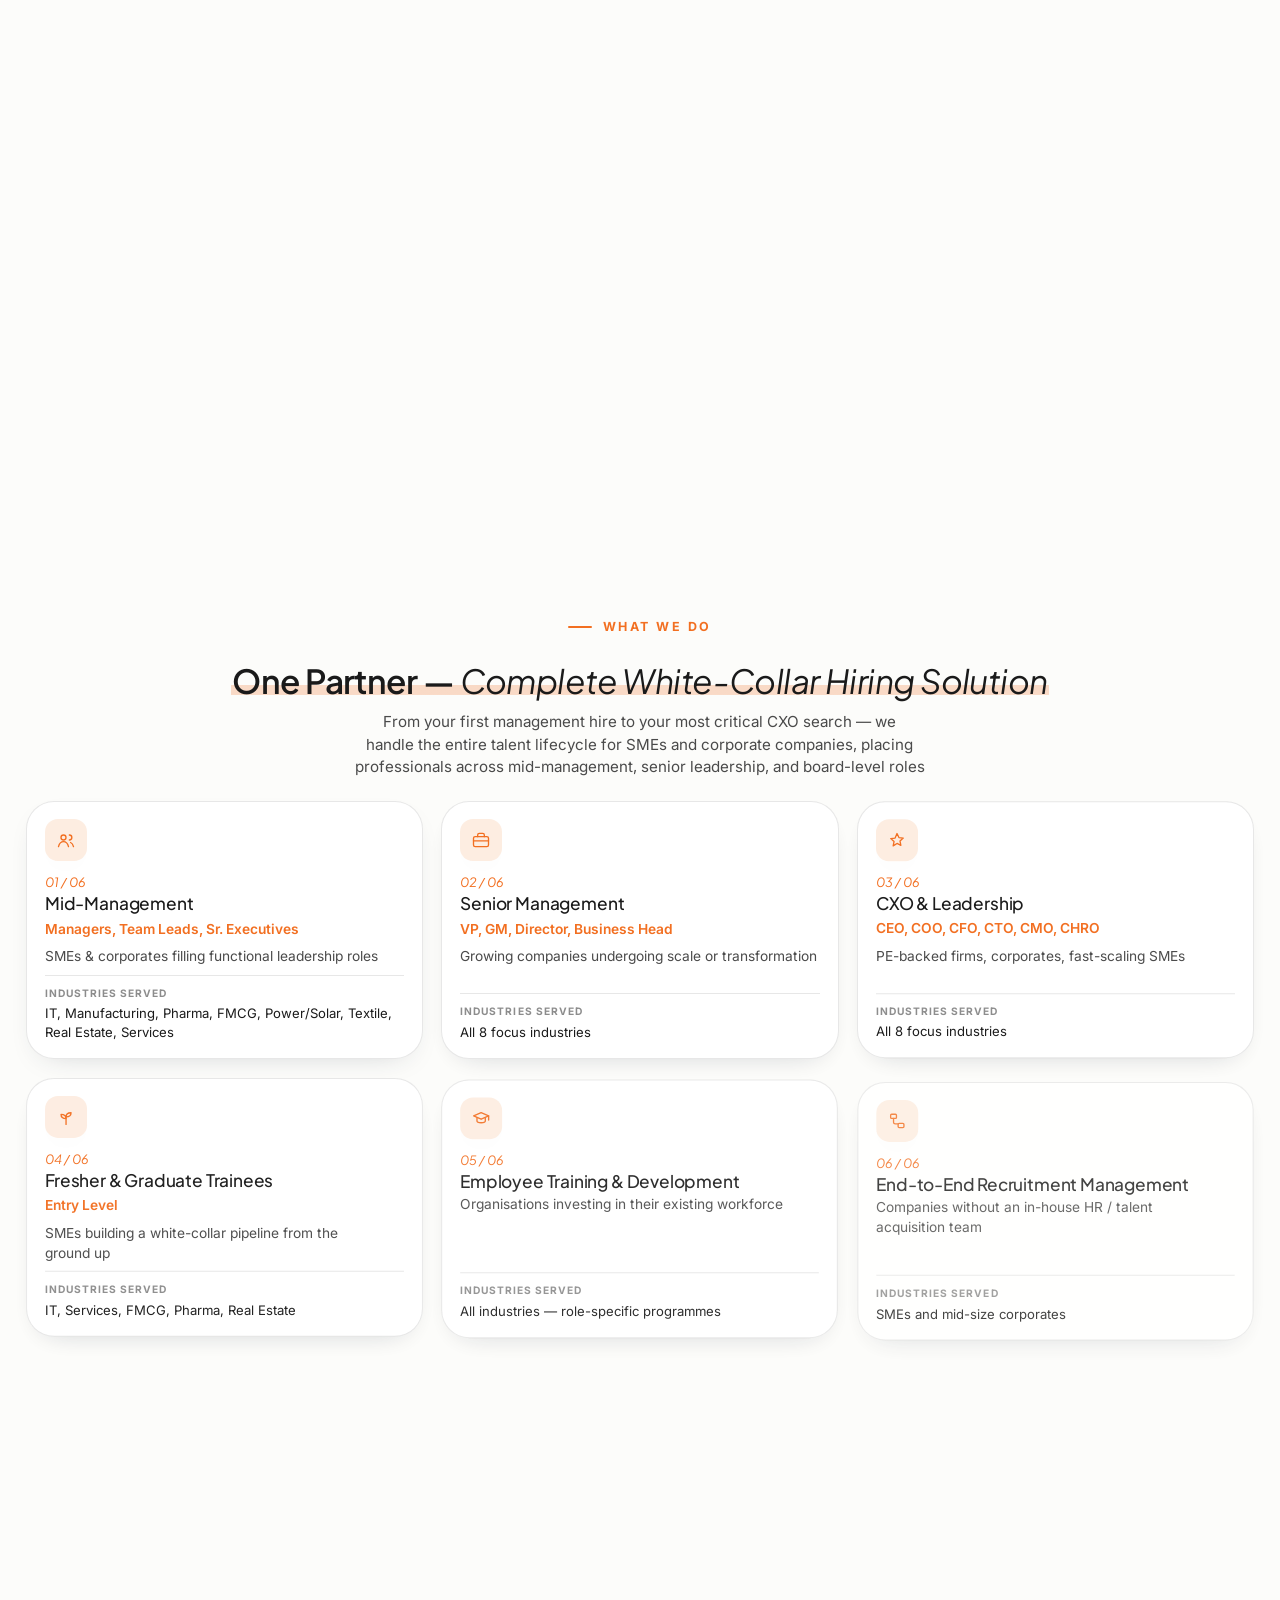
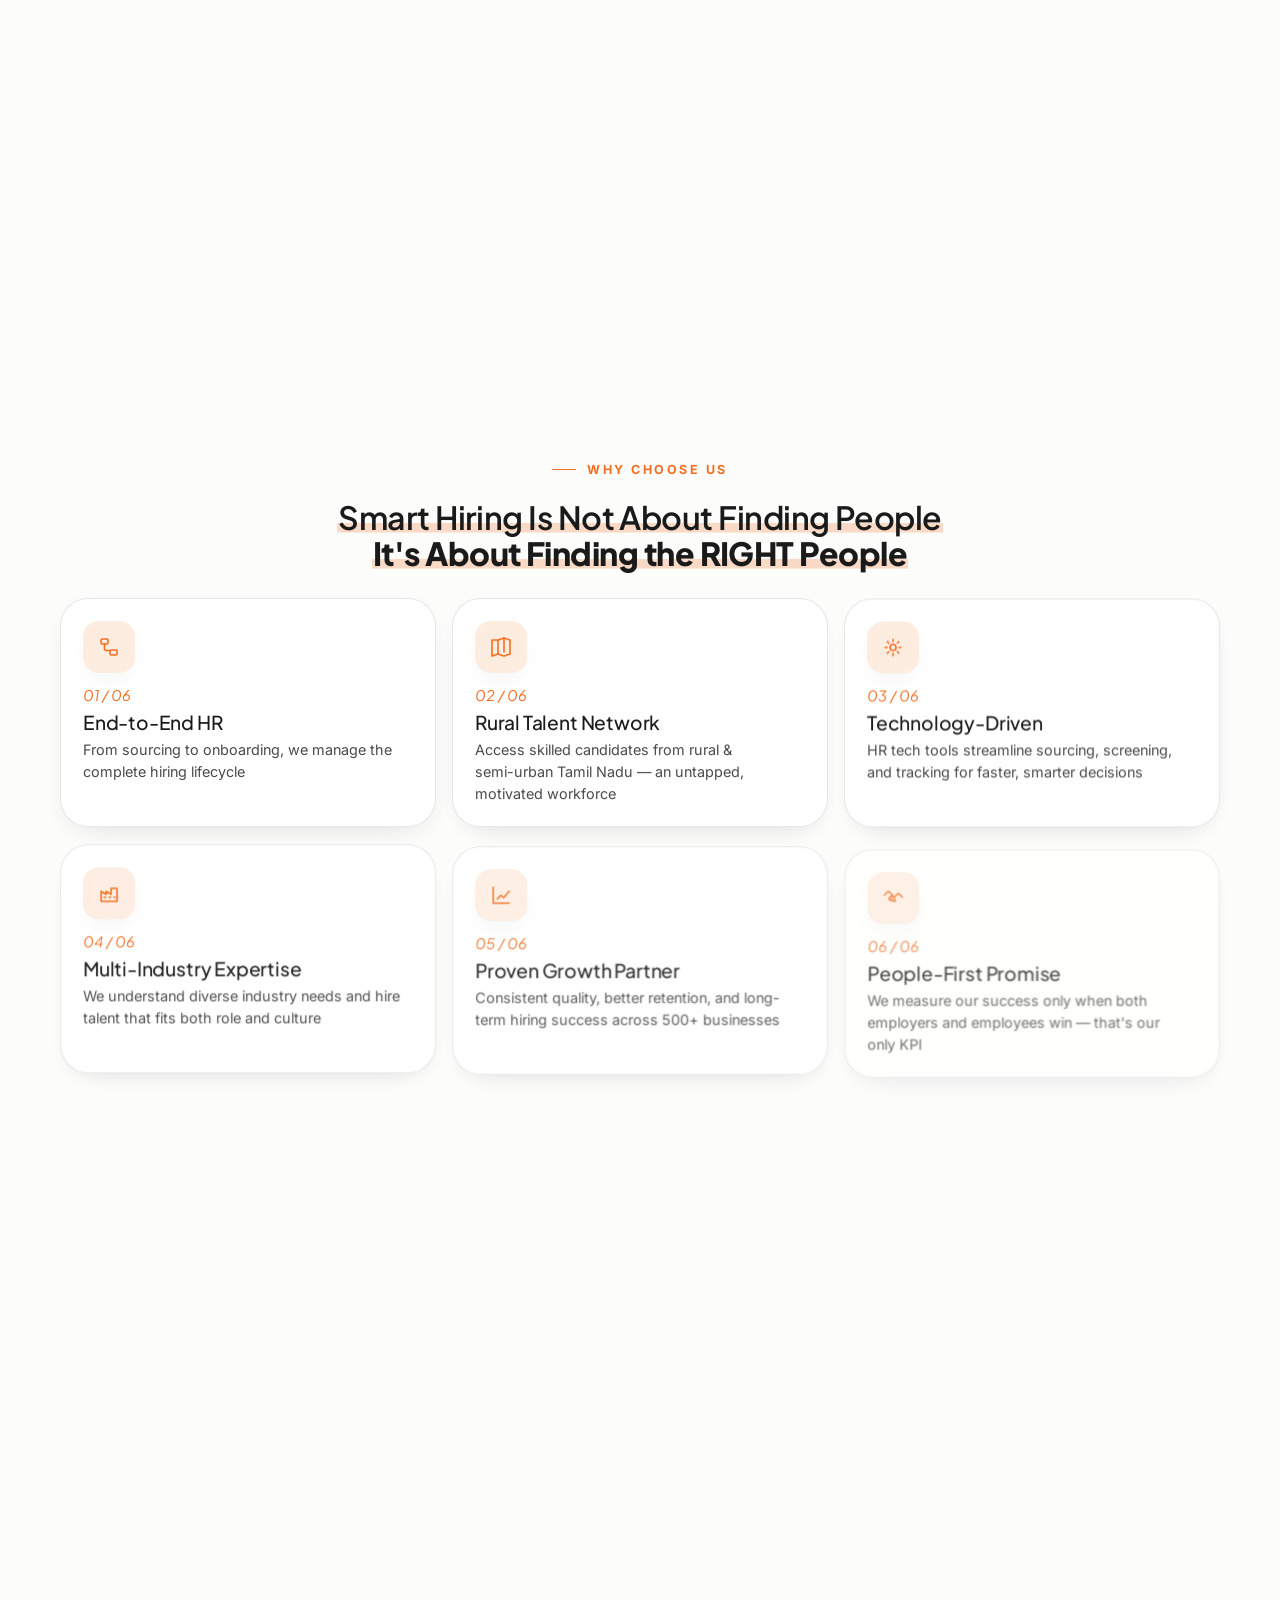
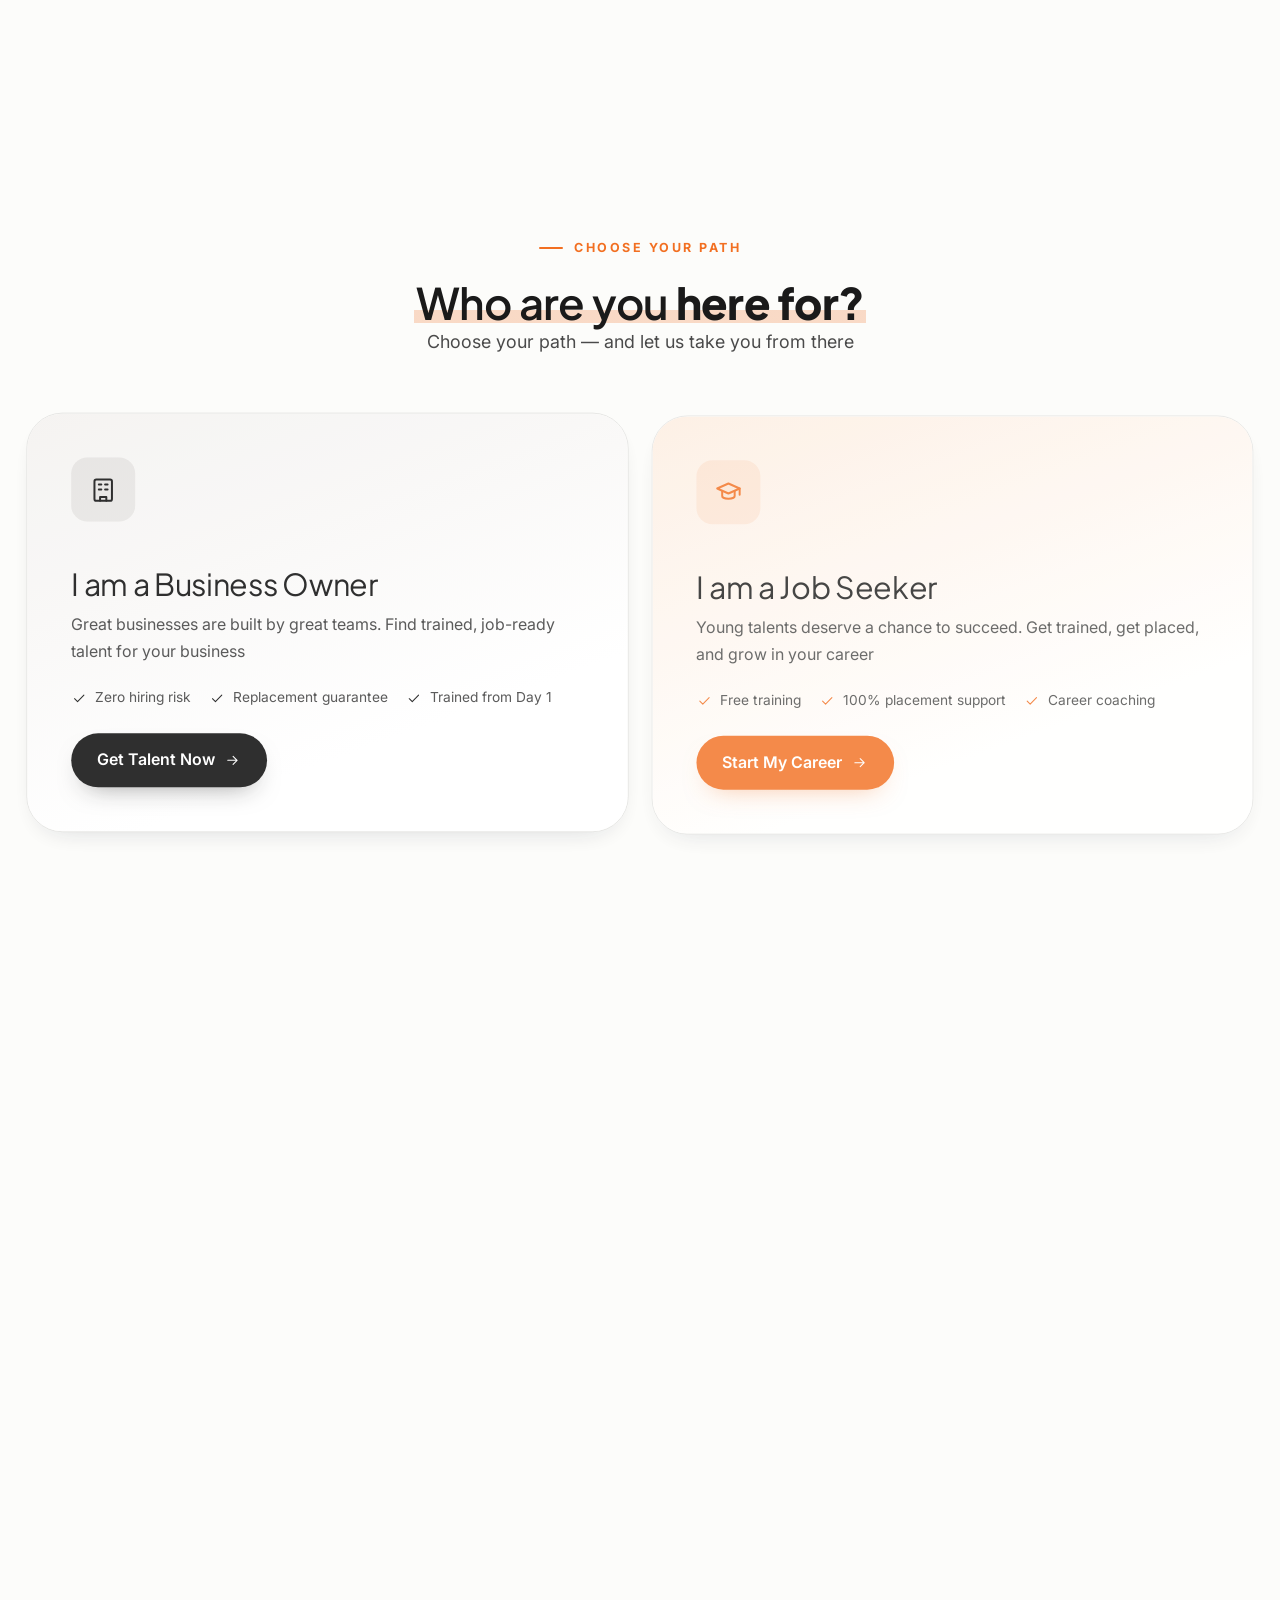
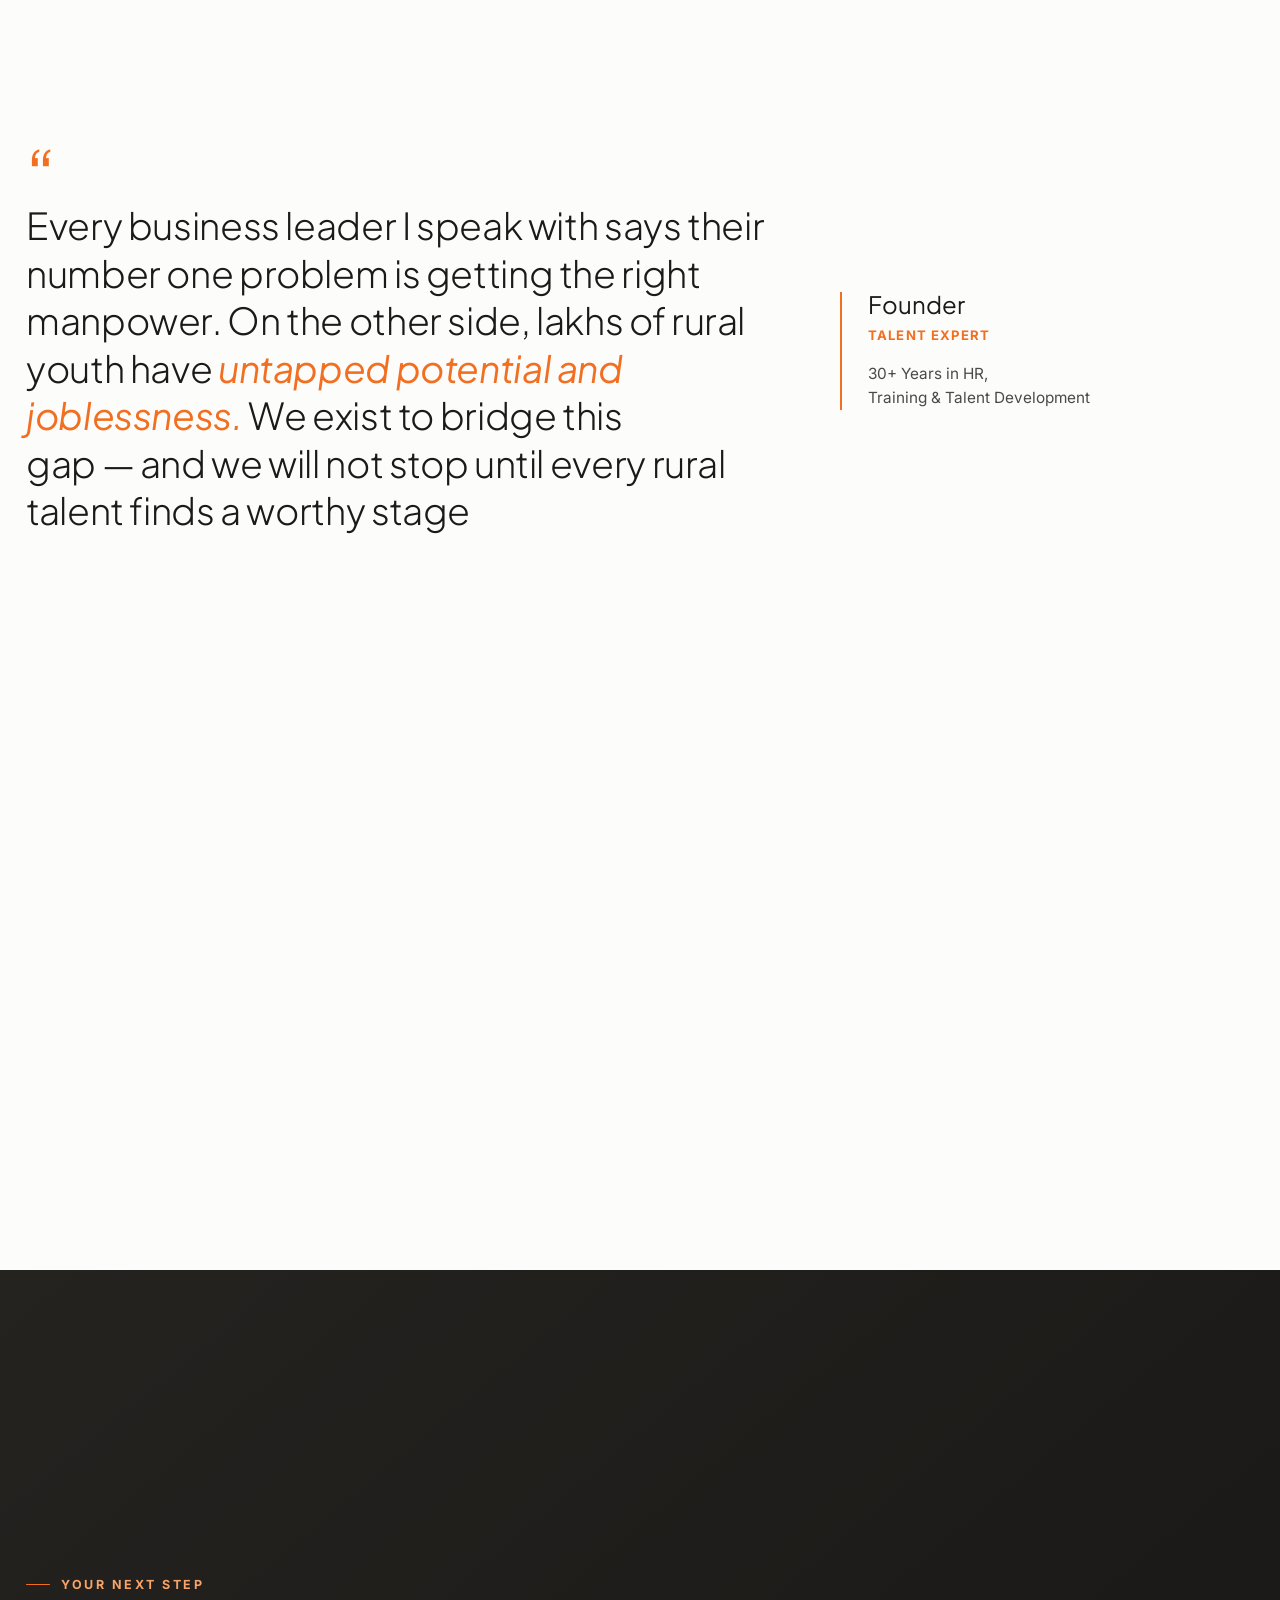
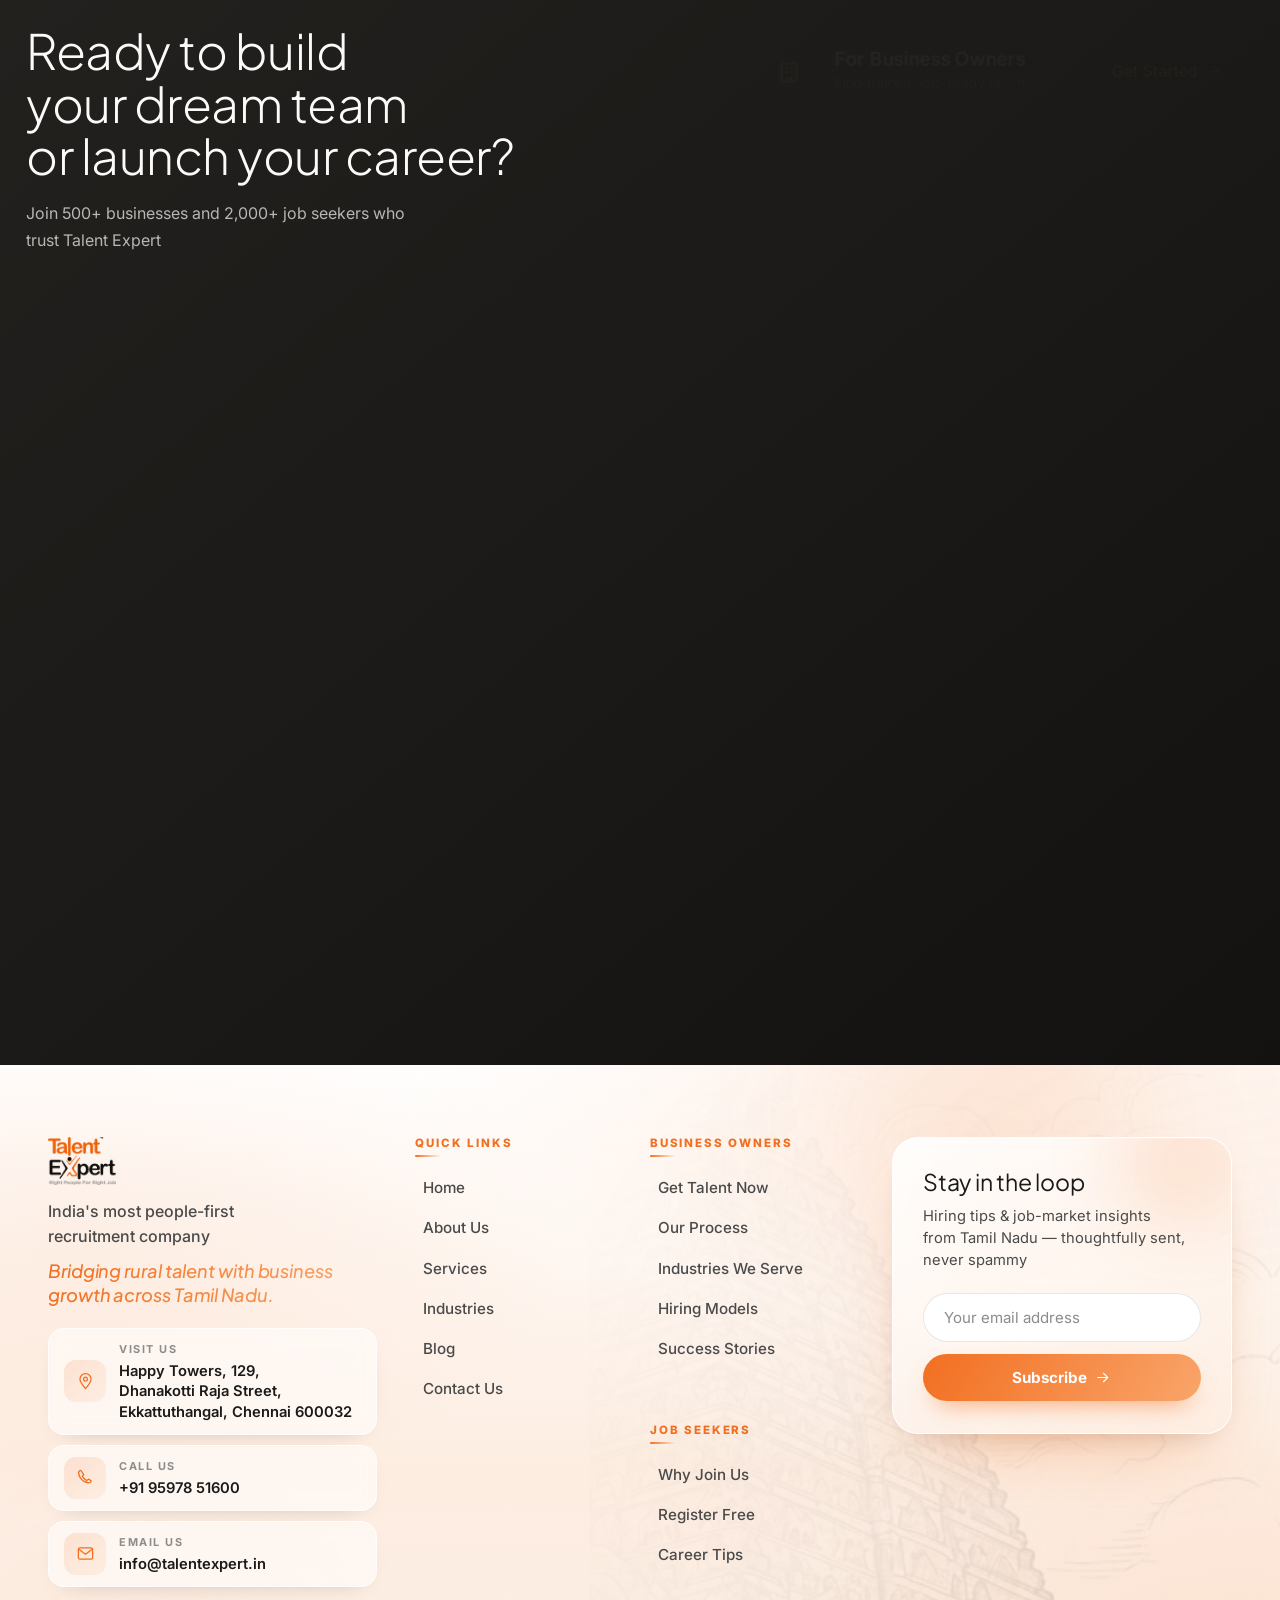
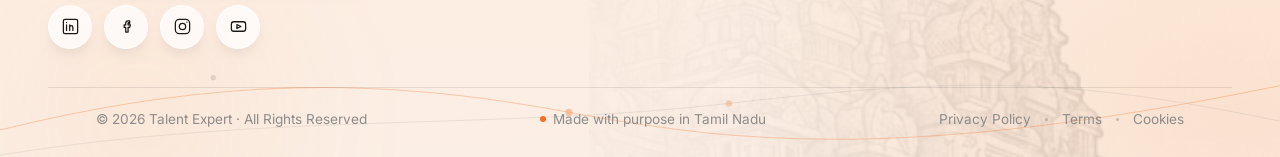
==== commit 2d32ea4c: "Simplify + refine: milky-white bg, section removals, Hiring Models redesign 5) GLOBAL BACKGROUND — r" ====
--- a/index.html
+++ b/index.html
@@ -18,7 +18,7 @@
 <link rel="preconnect" href="https://fonts.gstatic.com" crossorigin>
 <link href="https://fonts.googleapis.com/css2?family=Plus+Jakarta+Sans:ital,wght@0,400;0,500;0,600;0,700;0,800;1,400;1,500;1,600&family=Inter:wght@400;500;600;700&display=swap" rel="stylesheet">
 <script>(function(){var d=document.documentElement;d.className+=" fonts-loading";var r=function(){d.classList.remove("fonts-loading")};try{if(document.fonts&&document.fonts.ready){document.fonts.ready.then(r)}}catch(e){}setTimeout(r,1200);})();</script>
-<link rel="stylesheet" href="css/styles.css?v=40">
+<link rel="stylesheet" href="css/styles.css?v=41">
 <link rel="stylesheet" href="css/experience.css?v=15">
 <script type="application/ld+json">
 {
@@ -69,7 +69,7 @@
           <a class="mega-link" href="job-seekers.html#why"><span class="chip o"><svg class="ic"><use href="assets/icons/sprite.svg#i-heart"/></svg></span><span><h5>Why Join Us</h5><p>We build careers, not just jobs</p></span></a>
           <a class="mega-link" href="job-seekers.html#eligibility"><span class="chip g"><svg class="ic"><use href="assets/icons/sprite.svg#i-check"/></svg></span><span><h5>Eligibility</h5><p>Who can apply</p></span></a>
           <a class="mega-link" href="job-seekers.html#how"><span class="chip b"><svg class="ic"><use href="assets/icons/sprite.svg#i-flow"/></svg></span><span><h5>How It Works</h5><p>Your career journey</p></span></a>
-          <a class="mega-link" href="job-seekers.html#categories"><span class="chip a"><svg class="ic"><use href="assets/icons/sprite.svg#i-briefcase"/></svg></span><span><h5>Job Categories</h5><p>Roles across 8 industries</p></span></a>
+          
           <a class="mega-link" href="career-tips.html"><span class="chip g"><svg class="ic"><use href="assets/icons/sprite.svg#i-bulb"/></svg></span><span><h5>Career Tips</h5><p>Get the right job faster in 2026</p></span></a>
           <a class="mega-link" href="job-seekers.html#register"><span class="chip o"><svg class="ic"><use href="assets/icons/sprite.svg#i-rocket"/></svg></span><span><h5>Register Free</h5><p>Start your career journey</p></span></a>
         </div>
@@ -291,7 +291,7 @@
   <div class="wrap x-founder-grid">
     <div class="x-founder-quote">
       <span class="qmark">&ldquo;</span>
-      <blockquote data-words>Every business leader I speak with says their number one problem is getting the right manpower. On the other side, lakhs of rural youth have <em>untapped potential and joblessness.</em> We exist to bridge this gap&nbsp;&mdash;&nbsp;and we will not stop until every rural talent finds a&nbsp;worthy&nbsp;stage</blockquote>
+      <blockquote>Every business leader I speak with says their number one problem is getting the right manpower. On the other side, lakhs of rural youth have <em>untapped potential and joblessness.</em> We exist to bridge this gap&nbsp;&mdash;&nbsp;and we will not stop until every rural talent finds a&nbsp;worthy&nbsp;stage</blockquote>
     </div>
     <aside class="x-founder-sign" data-reveal>
       <span class="sig-role">Founder</span>
@@ -393,7 +393,6 @@
           <ul>
             <li><a href="job-seekers.html#why">Why Join Us</a></li>
             <li><a href="job-seekers.html#register">Register Free</a></li>
-            <li><a href="job-seekers.html#categories">Job Categories</a></li>
             <li><a href="career-tips.html">Career Tips</a></li>
           </ul>
         </div>
--- a/css/styles.css
+++ b/css/styles.css
@@ -40,8 +40,9 @@
    Lenis initialises) = rapid animation playback. All anchor nav goes through main.js's
    instant jump (Lenis immediate / instant window.scrollTo) instead. */
 html{scroll-behavior:auto;font-size:16px;
-  /* one continuous warm canvas so sections blend instead of stacking as boxes */
-  background:linear-gradient(180deg,#FFFFFF 0%,#FFF9F4 28%,#FDF3EC 52%,#FFF8F2 74%,#FFFFFF 100%)}
+  /* One flat milky-white canvas site-wide — a clean editorial surface with only the faintest
+     warmth (no gradient, no beige/yellow cast). Cards/shadows/accents are unchanged. */
+  background:#FCFCFA}
 body{font-family:'Inter',sans-serif;color:var(--ink2);background:transparent;line-height:1.72;-webkit-font-smoothing:antialiased;text-rendering:optimizeLegibility;overflow-x:hidden}
 /* Auto-fit wrappers (JS injects them into pinned chapters): the outer holds the scaled
    layout height, the inner is scaled from its top so a full-screen chapter fits any screen. */
@@ -1545,37 +1546,52 @@
 /* ============ Hiring Models — editorial parallel timelines (no cards) ============
    Two flows branch from a single node under the heading; each benefit is a milestone on
    a vertical connector line; "Best for" is the final highlighted milestone. No boxes. */
-#models .hm-split{ position:relative; width:min(1060px,94vw); margin:0 auto; padding-top:18px; }
-/* central stem + node dropping from the heading into the split */
-#models .hm-stem{ position:absolute; top:-4px; left:50%; transform:translateX(-50%); width:2px; height:26px; background:linear-gradient(var(--accent), rgba(242,111,33,.25)); }
-#models .hm-stem::after{ content:""; position:absolute; left:50%; bottom:-4px; transform:translateX(-50%); width:9px; height:9px; border-radius:50%; background:var(--accent); box-shadow:0 0 0 5px var(--orange-wash); }
-#models .hm-flows{ display:grid; grid-template-columns:1fr 1fr; gap:58px; }
-#models .hm-flow{ position:relative; }
-/* flow header */
-#models .hm-fhead{ margin-bottom:16px; }
-#models .hm-ic{ width:46px; height:46px; border-radius:14px; display:grid; place-items:center; margin:0 0 10px; }
-#models .hm-ic .ic{ width:22px; height:22px; }
-#models .hm-kicker{ display:block; font-family:'Inter'; font-weight:700; font-size:.66rem; letter-spacing:.15em; text-transform:uppercase; color:var(--ink3); margin-bottom:5px; }
-#models .hm-fhead h3{ font-family:'Plus Jakarta Sans',sans-serif; font-size:1.42rem; font-weight:600; line-height:1.1; margin:0 0 4px; color:var(--ink); letter-spacing:-.012em; }
-#models .hm-tag{ font-family:'Inter'; font-weight:500; font-size:.85rem; color:var(--ink3); line-height:1.4; margin:0; }
-/* the vertical connector line + milestones */
+   Each model reads: Model → Features (timeline) → Conclusion ("Best for" highlight card).
+   NO centre connector — the two models are independent. The timeline ENDS after the last
+   feature; "Best for" is a separate card, never another timeline point. Heights are fluid
+   (content decides), so the section adapts inside the pin on any screen. */
+#models .hm-split{ position:relative; width:min(1060px,94vw); margin:0 auto; padding-top:4px; }
+#models .hm-flows{ display:grid; grid-template-columns:1fr 1fr; gap:clamp(28px,4vw,58px); align-items:stretch; }
+/* column is a flex stack so every "Best for" card sits on the SAME baseline across models */
+#models .hm-flow{ position:relative; display:flex; flex-direction:column; height:auto; }
+/* ---- hierarchy: kicker (small caps) → title (large) → subtitle (light) ---- */
+#models .hm-fhead{ margin-bottom:18px; }
+#models .hm-ic{ width:44px; height:44px; border-radius:13px; display:grid; place-items:center; margin:0 0 12px; }
+#models .hm-ic .ic{ width:21px; height:21px; }
+#models .hm-kicker{ display:block; font-family:'Inter'; font-weight:700; font-size:.64rem; letter-spacing:.17em; text-transform:uppercase; color:var(--ink3); margin-bottom:6px; }
+#models .hm-fhead h3{ font-family:'Plus Jakarta Sans',sans-serif; font-size:1.5rem; font-weight:700; line-height:1.08; margin:0 0 5px; color:var(--ink); letter-spacing:-.018em; }
+#models .hm-tag{ font-family:'Inter'; font-weight:400; font-size:.85rem; color:var(--ink3); line-height:1.45; margin:0; }
+/* ---- timeline: line stops at the LAST feature's dot, never continues past it ---- */
 #models .hm-line{ list-style:none; margin:0; padding:0; position:relative; }
-#models .hm-line::before{ content:""; position:absolute; left:6px; top:6px; bottom:16px; width:2px; background:linear-gradient(var(--accent) 0%, rgba(242,111,33,.2) 100%); }
-#models .hm-line li{ position:relative; padding:0 0 12px 30px; }
+#models .hm-line li{ position:relative; padding:0 0 14px 30px; }
 #models .hm-line li:last-child{ padding-bottom:0; }
+/* draw the connector per-item (not one long bar) so it simply ends with the final feature */
+#models .hm-line li::before{ content:""; position:absolute; left:6px; top:15px; bottom:-3px; width:2px;
+  background:rgba(242,111,33,.22); }
+#models .hm-line li:last-child::before{ display:none; }   /* ← timeline ends cleanly */
 #models .hm-mile{ position:absolute; left:0; top:3px; width:14px; height:14px; border-radius:50%; background:#fff; border:2px solid var(--accent); box-sizing:border-box; }
 #models .hm-mtext{ display:block; }
 #models .hm-mtext b{ display:block; font-family:'Inter'; font-weight:600; font-size:.9rem; color:var(--ink); line-height:1.3; margin-bottom:2px; letter-spacing:.002em; }
 #models .hm-mtext em{ display:block; font-style:normal; font-family:'Inter'; font-weight:400; font-size:.82rem; color:var(--ink3); line-height:1.45; }
-/* final milestone = Best For (highlighted, no box) */
-#models .hm-final{ margin-top:5px; }
-#models .hm-final .hm-mile{ width:16px; height:16px; top:2px; background:var(--accent); border-color:var(--accent); box-shadow:0 0 0 5px var(--orange-wash); }
-#models .hm-final .hm-mtext b{ font-size:.7rem; letter-spacing:.1em; text-transform:uppercase; color:var(--accent); margin-bottom:4px; }
-#models .hm-final .hm-mtext em{ font-size:.88rem; color:var(--ink2); }
-/* tablet / mobile: the two flows stack into one column */
+/* ---- "Best for" = the conclusion, a separate highlight card (not a timeline point).
+   margin-top:auto pins it to the bottom so both models' cards align horizontally. ---- */
+/* font-style:normal resets the legacy global `.hm-best{font-style:italic}` (line ~355) */
+#models .hm-best{ margin-top:auto; padding:16px 18px; border-radius:16px; font-style:normal;
+  background:var(--orange-wash); border:1px solid rgba(242,111,33,.18);
+  box-shadow:0 8px 24px -18px rgba(242,111,33,.4); }
+#models .hm-flow .hm-line{ margin-bottom:22px; }   /* clear separation from the card */
+#models .hm-best-top{ display:flex; align-items:center; gap:8px; margin-bottom:7px; }
+#models .hm-best-ic{ width:22px; height:22px; border-radius:50%; display:grid; place-items:center;
+  background:var(--accent); color:#fff; flex:none; }
+#models .hm-best-ic .ic{ width:12px; height:12px; }
+#models .hm-best-lbl{ font-family:'Inter'; font-weight:700; font-size:.68rem; letter-spacing:.13em;
+  text-transform:uppercase; color:var(--accent); }
+#models .hm-best p{ margin:0; font-family:'Inter'; font-size:.88rem; line-height:1.5; color:var(--ink2); }
+/* tablet / mobile: the two models stack, each keeping its own Best-for card */
 @media(max-width:900px){
-  #models .hm-flows{ grid-template-columns:1fr; gap:38px; }
-  #models .hm-split{ width:min(460px,92vw); padding-top:24px; }
+  #models .hm-flows{ grid-template-columns:1fr; gap:40px; }
+  #models .hm-split{ width:min(460px,92vw); padding-top:8px; }
+  #models .hm-best{ margin-top:20px; }   /* no equal-height stretch when stacked */
 }
 
 /* Get Talent Now — file upload control */
@@ -1827,7 +1843,7 @@
    These two pages sit on ONE flat surface: no temple / illustration watermark, no ambient
    glows or blobs, no gradient washes, no alternating section tints. The dark CTA / finale
    blocks are kept — they're design blocks, not page background. */
-body[data-page="home"], body[data-page="about"]{ background:#FCFAF8; }
+body[data-page="home"], body[data-page="about"]{ background:#FCFCFA; }
 
 /* decorative watermark + glow layers off (display:none also stops their art downloading) */
 body[data-page="home"] .page-temple,
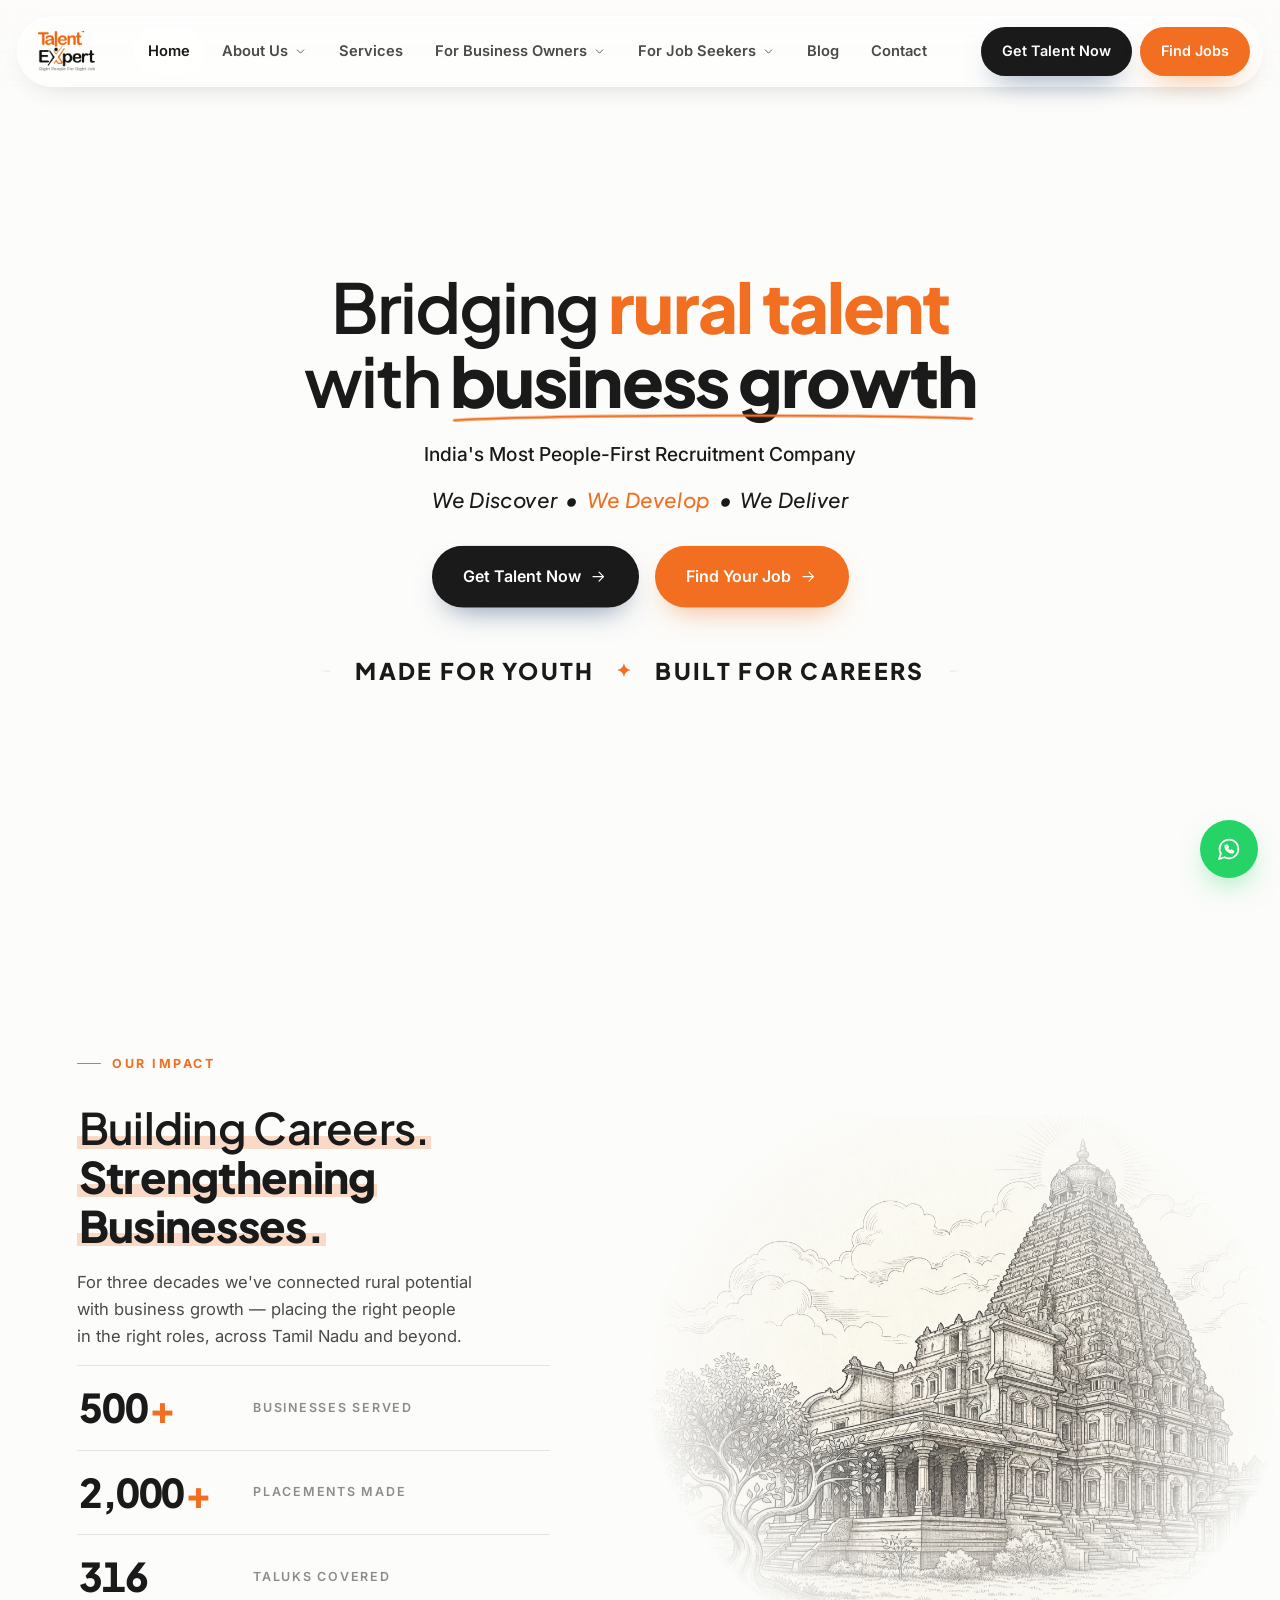
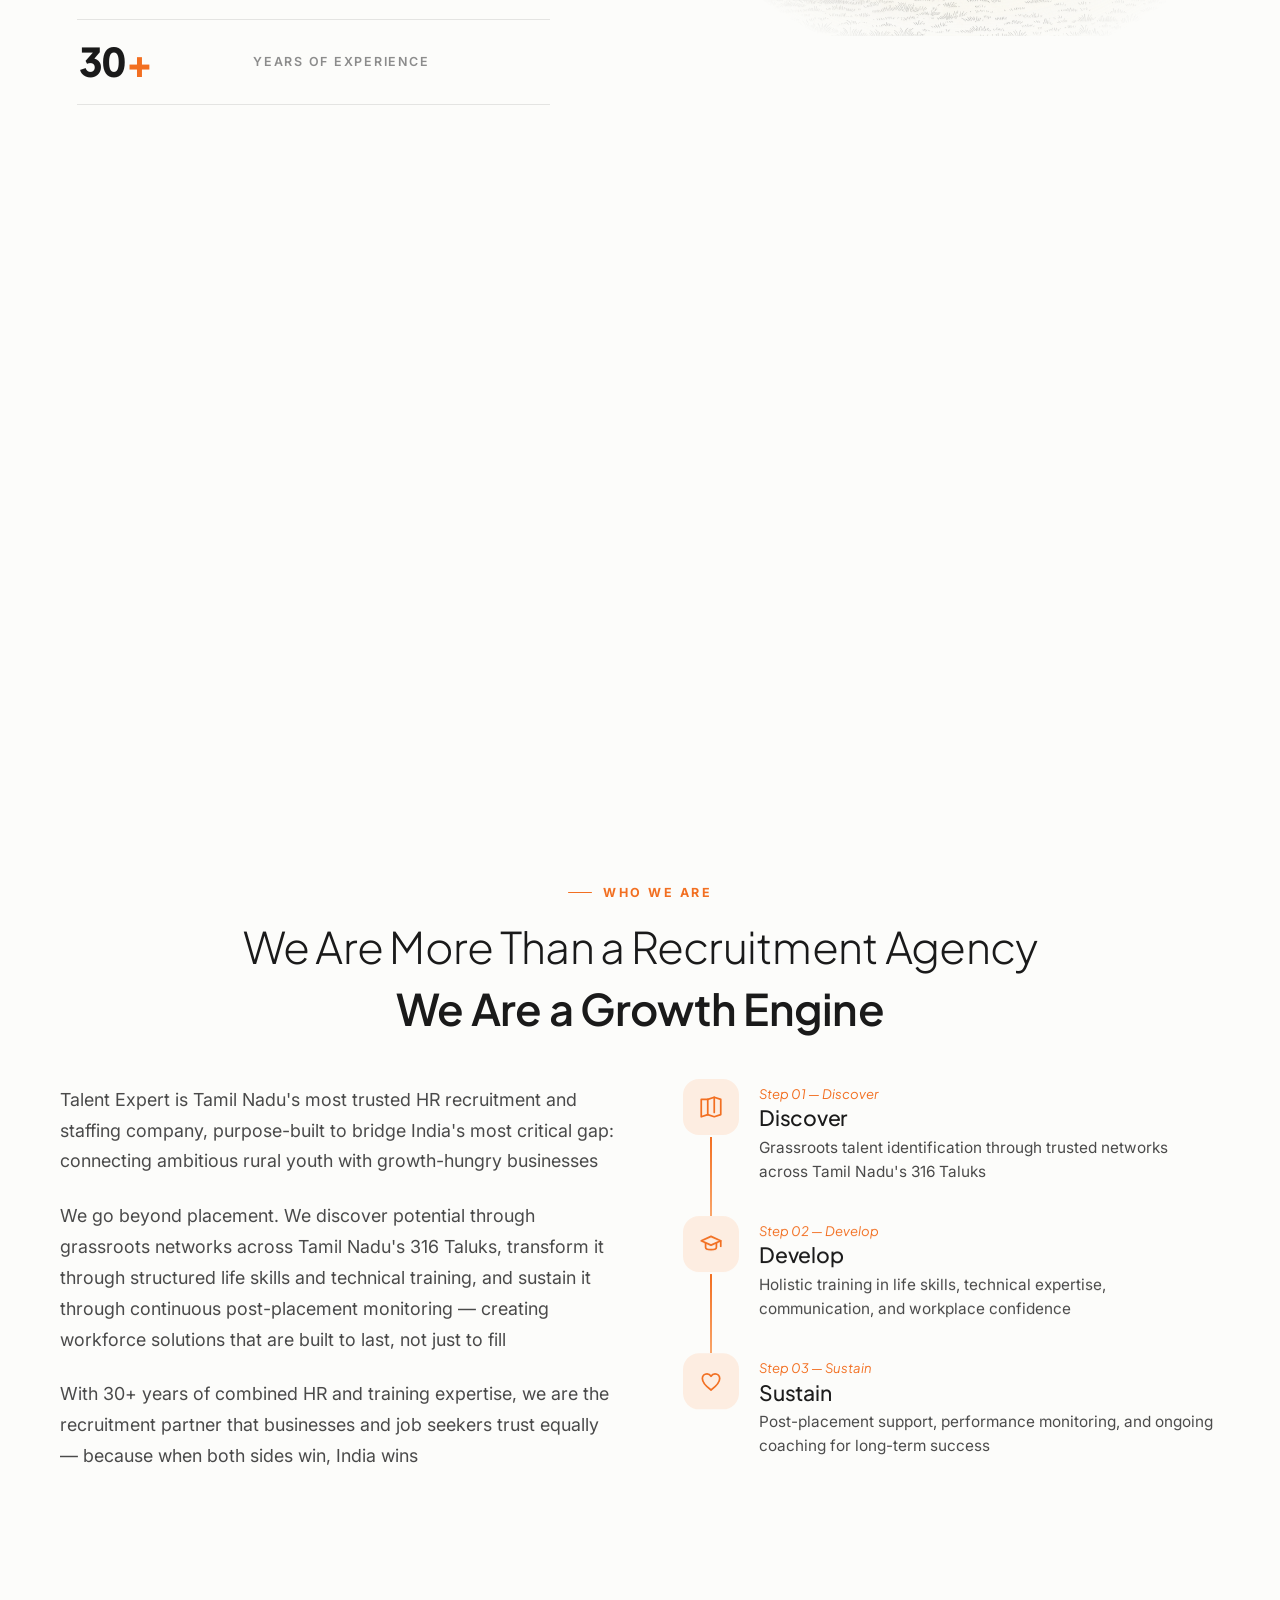
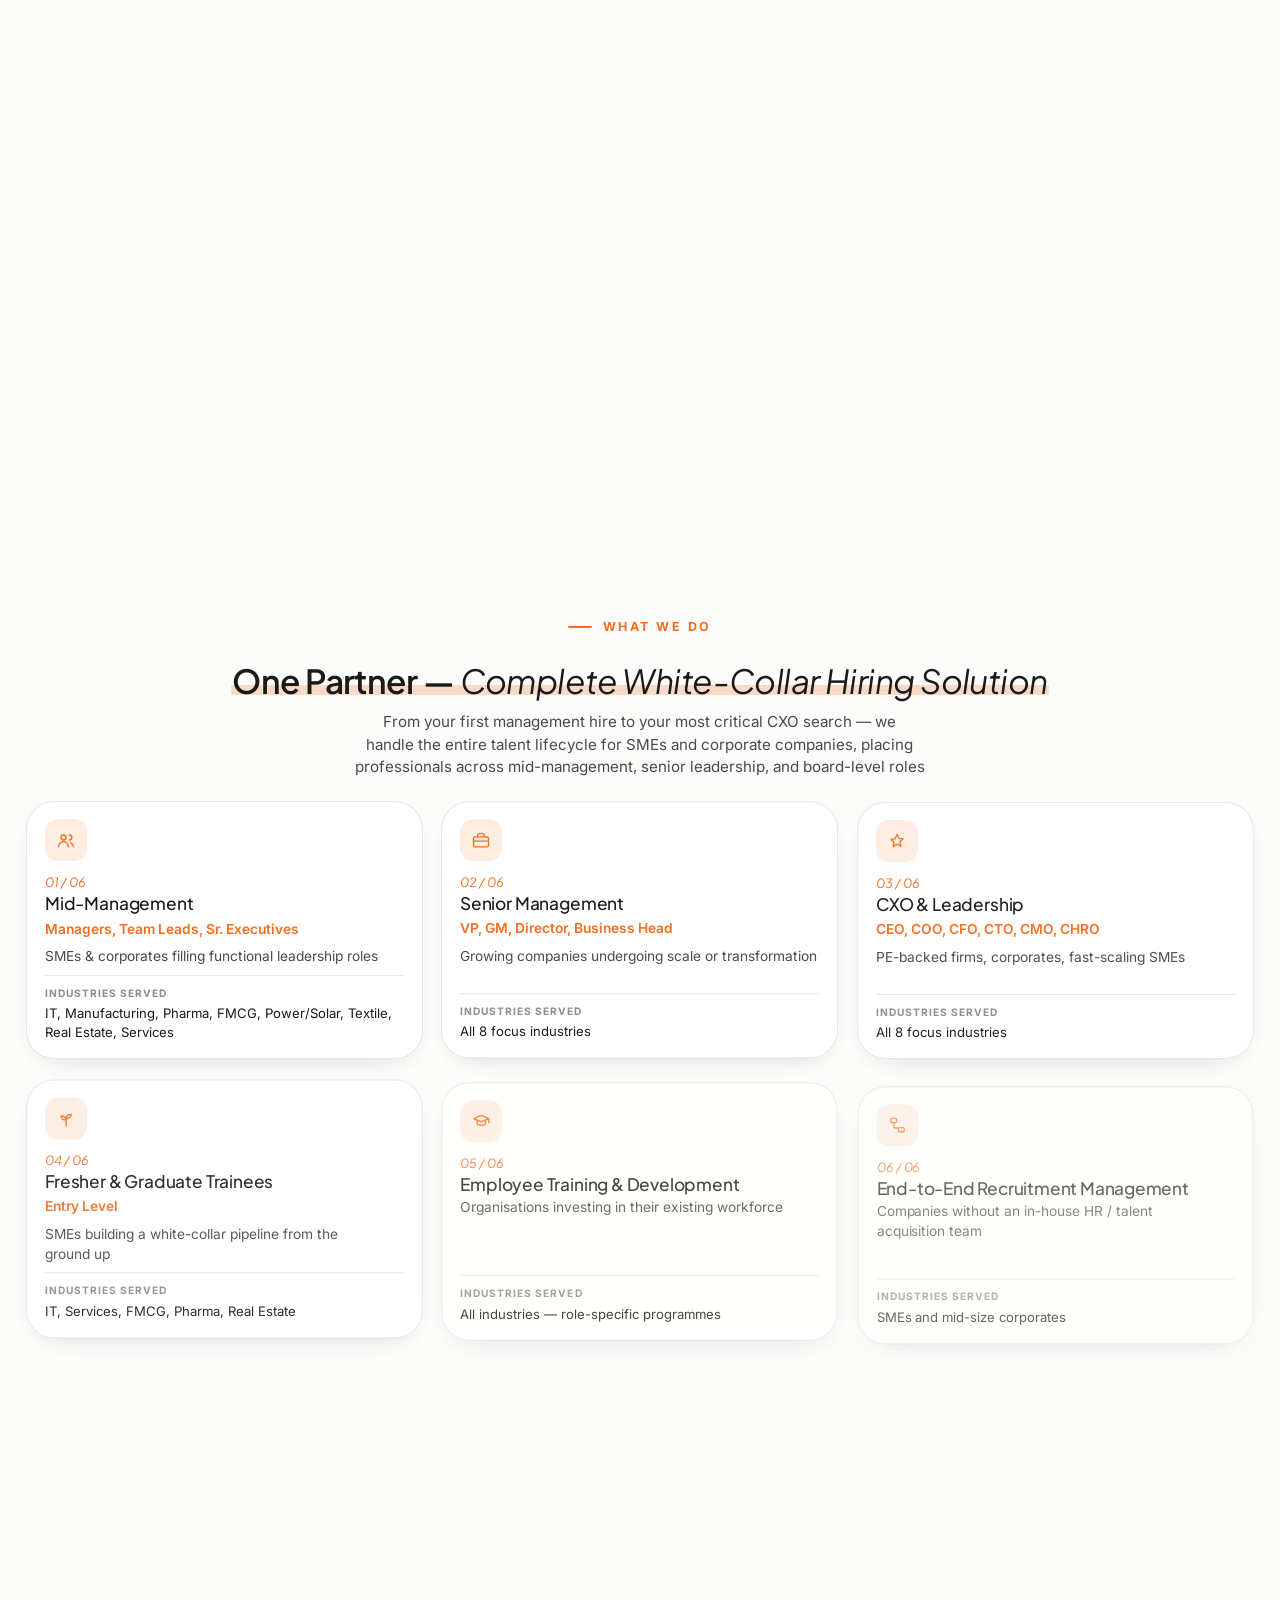
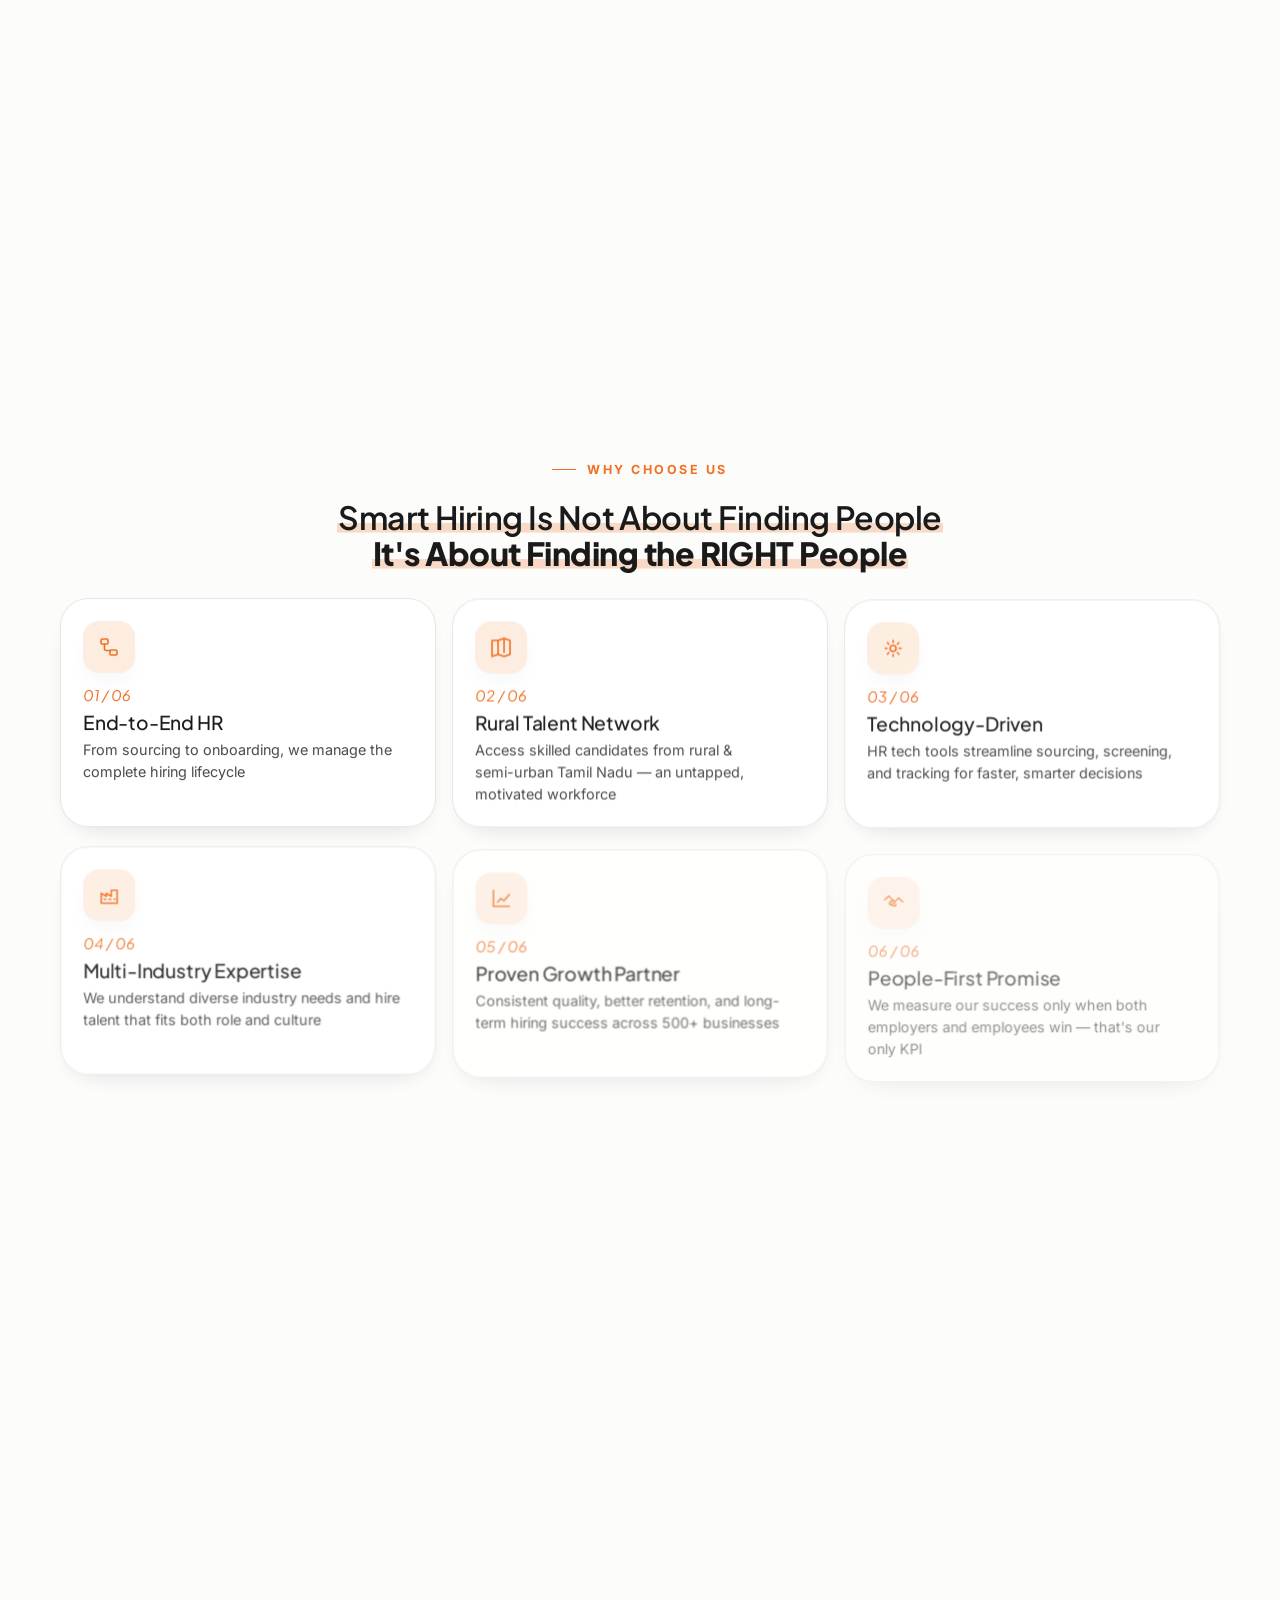
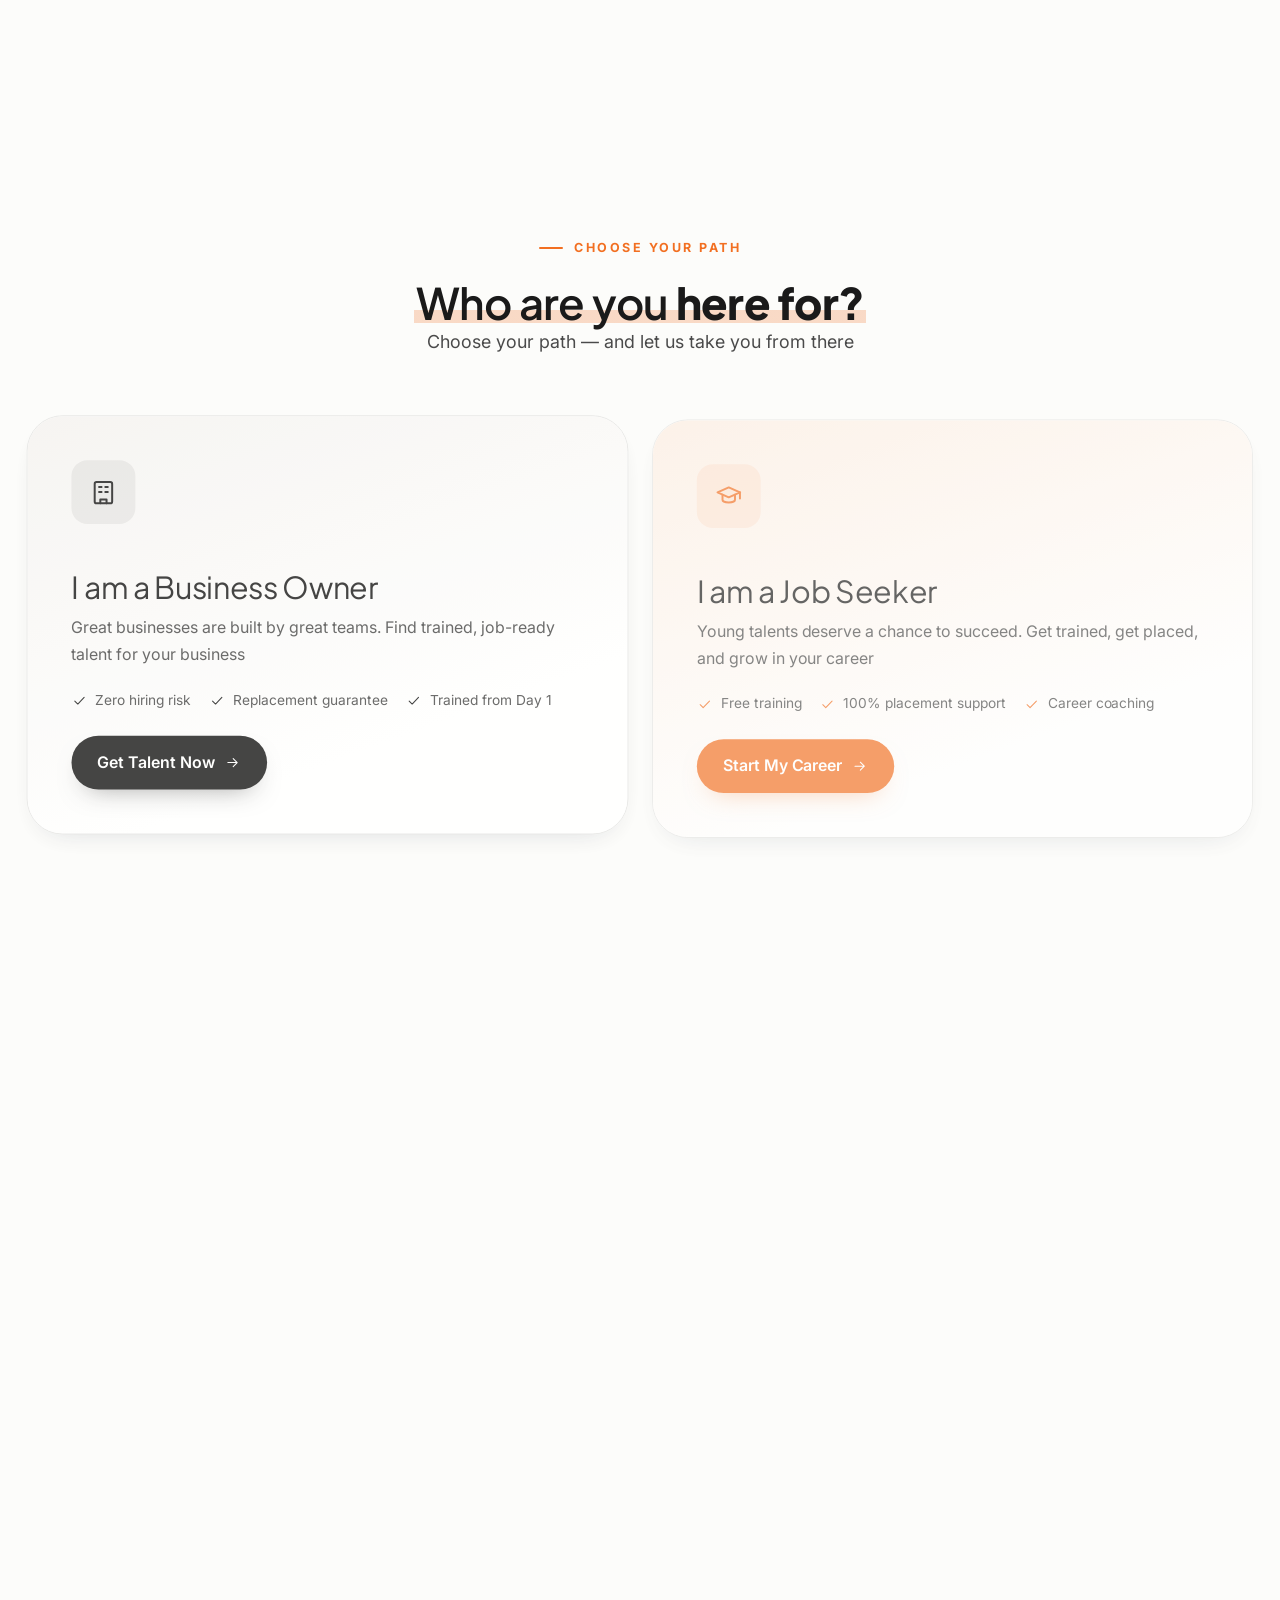
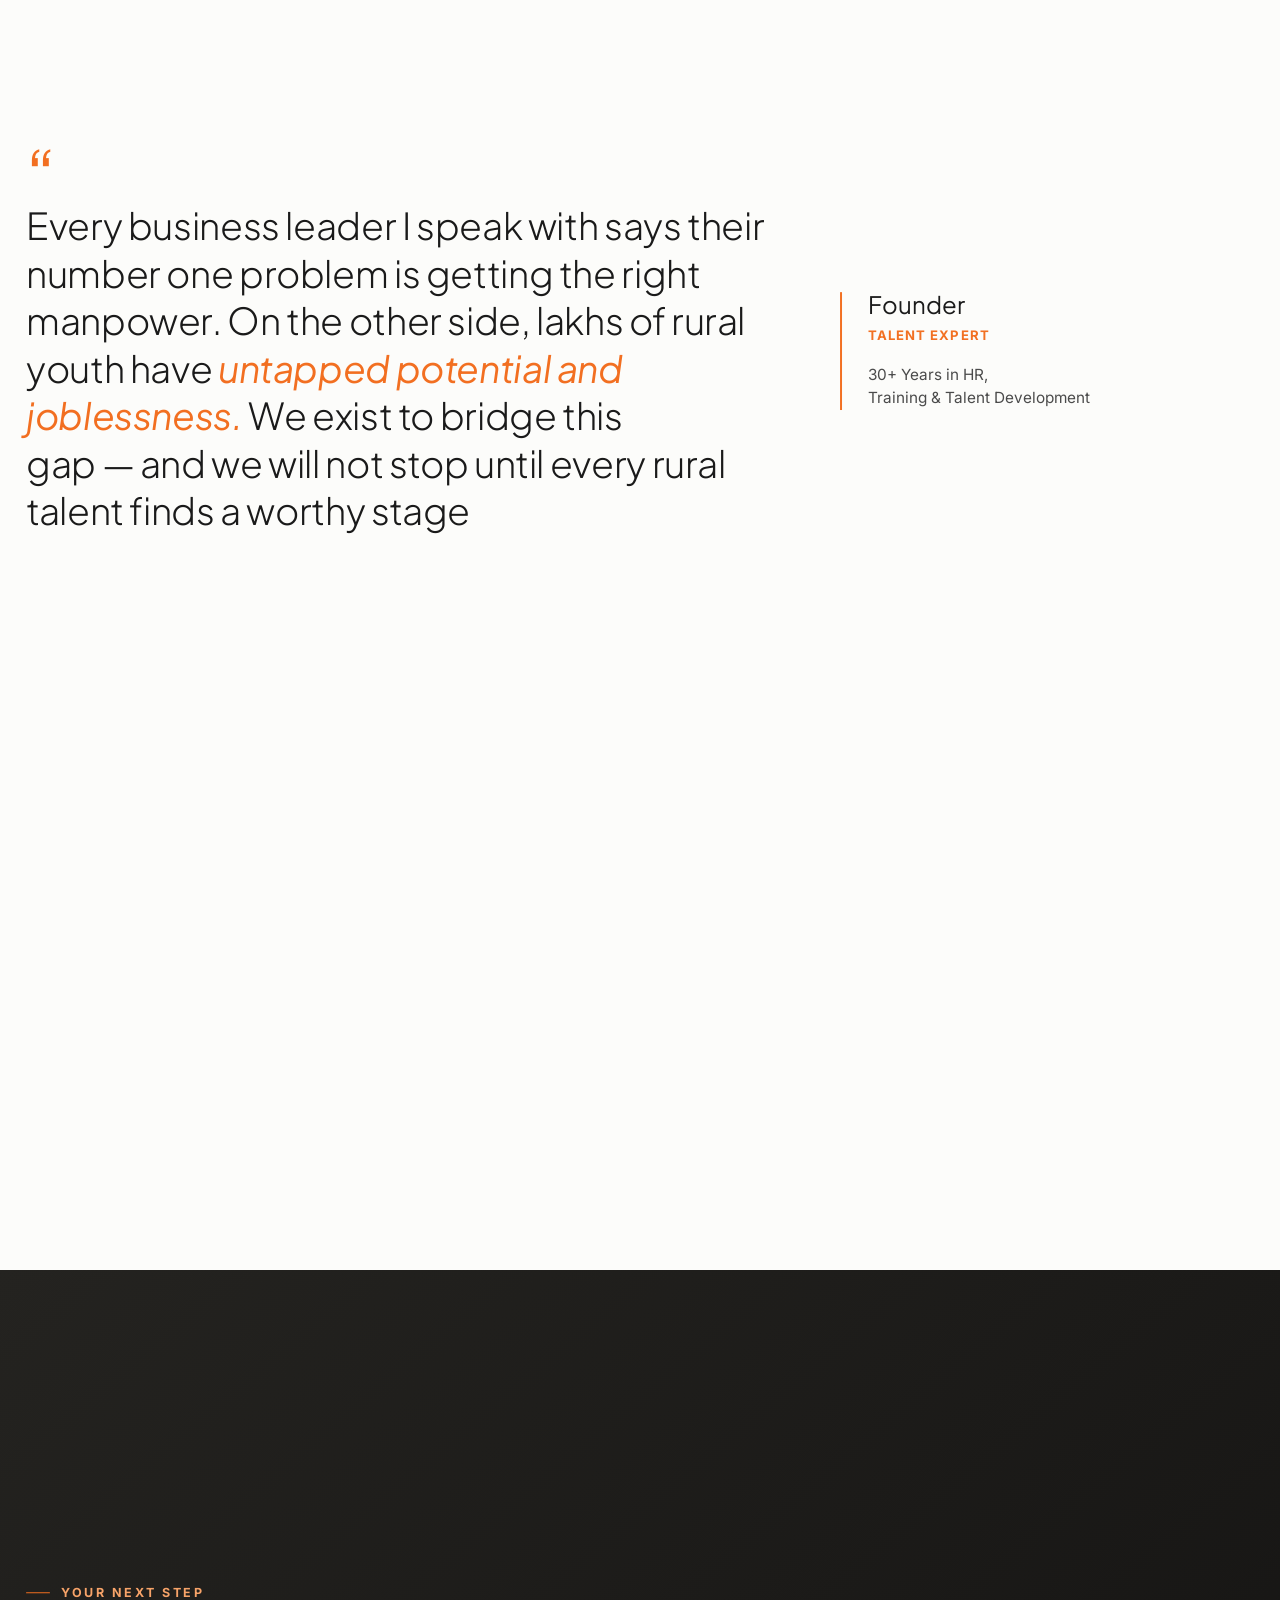
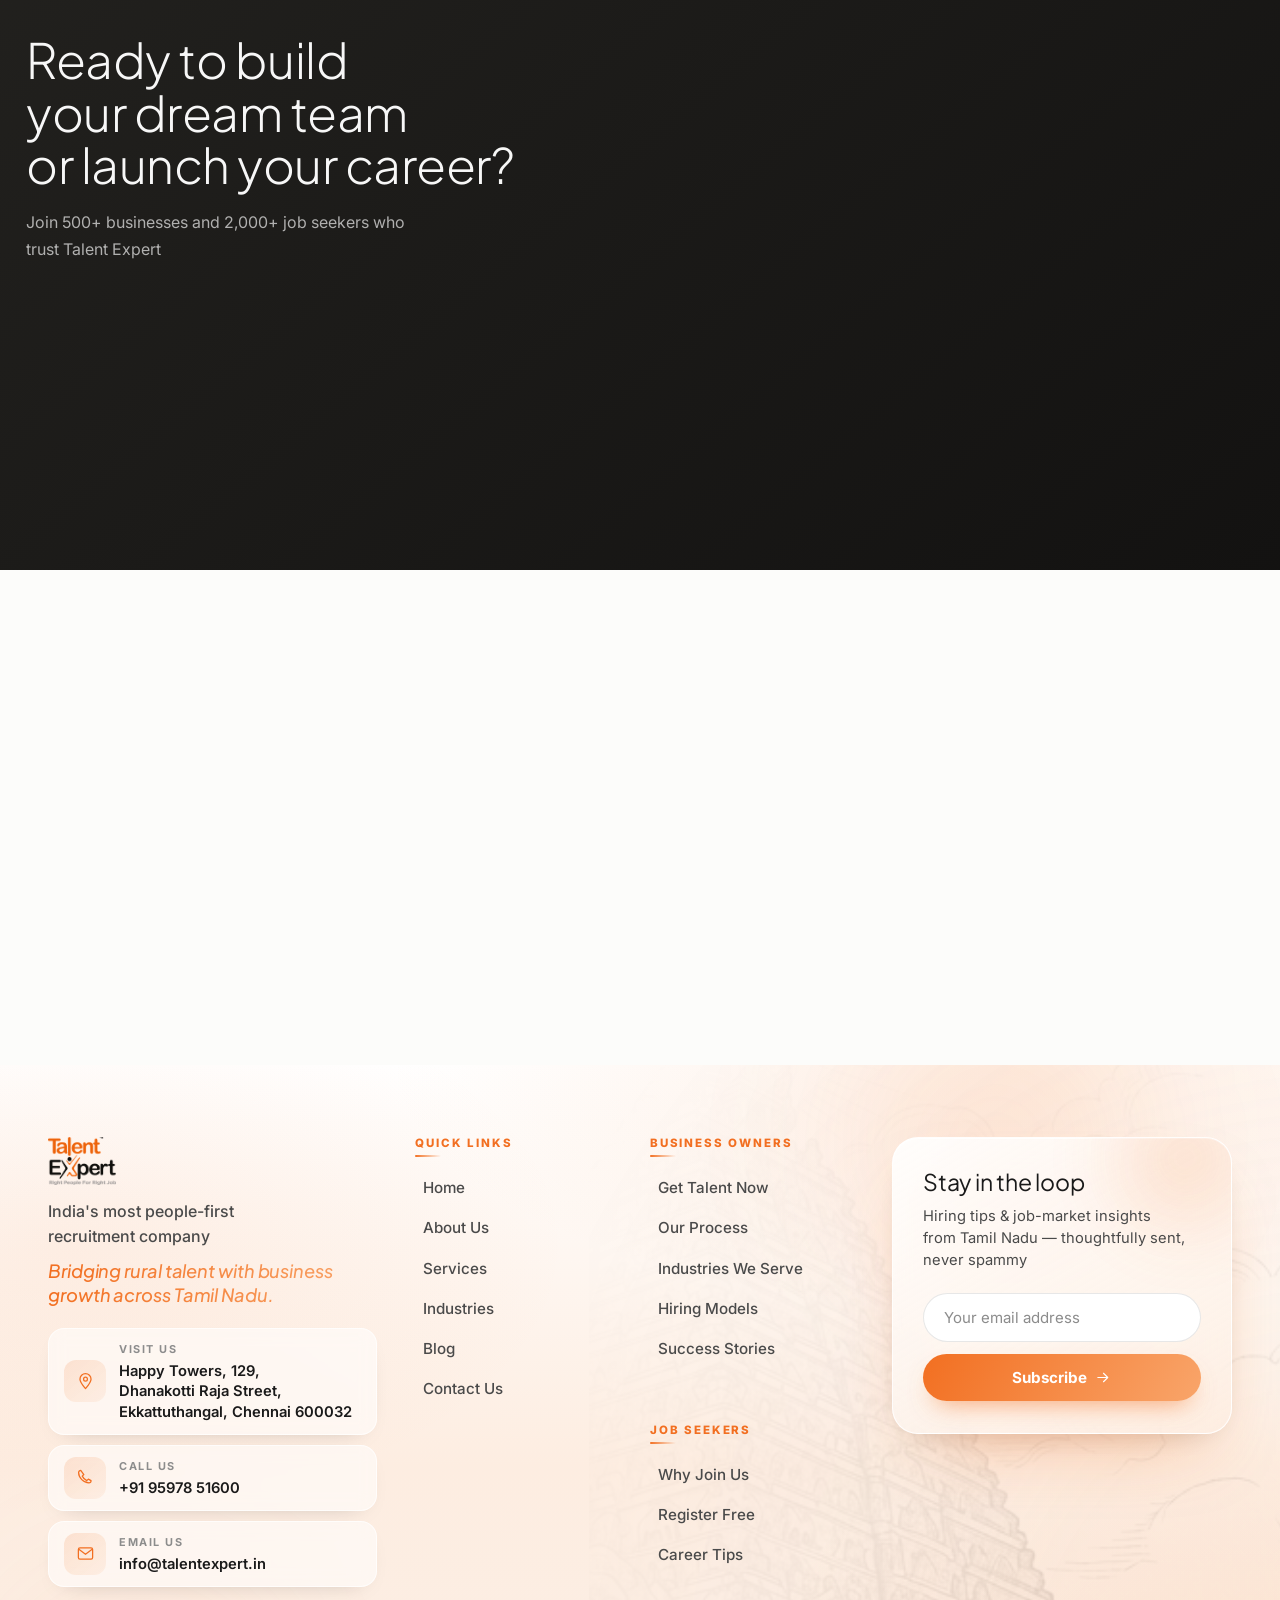
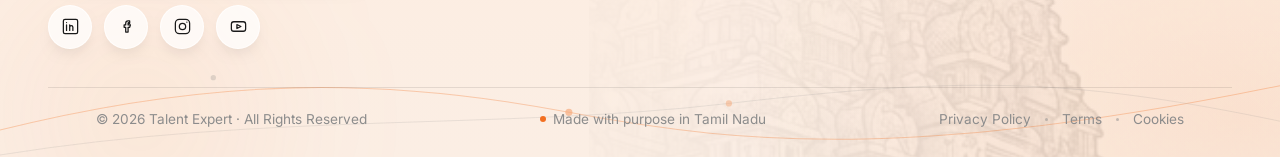
==== commit d3a2c721: "Fix sticky background band, finale spacing, hiring-models centring, JS hero heading BLANK SPACE (hom" ====
--- a/index.html
+++ b/index.html
@@ -18,8 +18,8 @@
 <link rel="preconnect" href="https://fonts.gstatic.com" crossorigin>
 <link href="https://fonts.googleapis.com/css2?family=Plus+Jakarta+Sans:ital,wght@0,400;0,500;0,600;0,700;0,800;1,400;1,500;1,600&family=Inter:wght@400;500;600;700&display=swap" rel="stylesheet">
 <script>(function(){var d=document.documentElement;d.className+=" fonts-loading";var r=function(){d.classList.remove("fonts-loading")};try{if(document.fonts&&document.fonts.ready){document.fonts.ready.then(r)}}catch(e){}setTimeout(r,1200);})();</script>
-<link rel="stylesheet" href="css/styles.css?v=41">
-<link rel="stylesheet" href="css/experience.css?v=15">
+<link rel="stylesheet" href="css/styles.css?v=42">
+<link rel="stylesheet" href="css/experience.css?v=16">
 <script type="application/ld+json">
 {
   "@context":"https://schema.org","@type":"Organization","name":"Talent Expert",
@@ -423,7 +423,7 @@
 <script src="js/vendor/ScrollTrigger.min.js"></script>
 <script src="js/vendor/lenis.min.js"></script>
 <script src="js/vendor/split-type.min.js"></script>
-<script src="js/main.js?v=19"></script>
-<script src="js/experience.js?v=23"></script>
+<script src="js/main.js?v=20"></script>
+<script src="js/experience.js?v=24"></script>
 </body>
 </html>
--- a/css/styles.css
+++ b/css/styles.css
@@ -55,7 +55,10 @@
    hard "fast lock"). The section becomes a plain tall block that gives the sticky child room;
    the child carries the chapter's real layout (flex + navbar-clearance padding, set inline). */
 .te-sticky{ display:block !important; min-height:0 !important;
-  padding-top:0 !important; padding-bottom:0 !important; }
+  padding-top:0 !important; padding-bottom:0 !important;
+  /* the section is now 100vh + hold tall — its background moves to .te-stick (one screen)
+     so a coloured chapter never paints a tall empty band behind the hold distance */
+  background:none !important; }
 .te-sticky > .te-stick{ position:-webkit-sticky; position:sticky; top:0;
   min-height:100vh; box-sizing:border-box; width:100%; }
 
@@ -1550,8 +1553,8 @@
    NO centre connector — the two models are independent. The timeline ENDS after the last
    feature; "Best for" is a separate card, never another timeline point. Heights are fluid
    (content decides), so the section adapts inside the pin on any screen. */
-#models .hm-split{ position:relative; width:min(1060px,94vw); margin:0 auto; padding-top:4px; }
-#models .hm-flows{ display:grid; grid-template-columns:1fr 1fr; gap:clamp(28px,4vw,58px); align-items:stretch; }
+#models .hm-split{ position:relative; width:min(900px,94vw); margin:0 auto; padding-top:4px; }
+#models .hm-flows{ display:grid; grid-template-columns:1fr 1fr; gap:clamp(26px,3.4vw,46px); align-items:stretch; justify-items:stretch; }
 /* column is a flex stack so every "Best for" card sits on the SAME baseline across models */
 #models .hm-flow{ position:relative; display:flex; flex-direction:column; height:auto; }
 /* ---- hierarchy: kicker (small caps) → title (large) → subtitle (light) ---- */
@@ -1719,8 +1722,8 @@
   body[data-page="employers"] #services .data th,
   body[data-page="employers"] #services .data td{ padding:14px 20px; font-size:.98rem; }
 
-  #models .hm-split{ max-width:1180px; }
-  #models .hm-flows{ gap:80px; }
+  #models .hm-split{ max-width:1000px; }
+  #models .hm-flows{ gap:56px; }
   #models .hm-fhead h3{ font-size:1.5rem; }
   #models .hm-tag{ font-size:.9rem; }
   #models .hm-line li{ padding-bottom:13px; }
--- a/css/experience.css
+++ b/css/experience.css
@@ -355,7 +355,7 @@
 .x-founder-sign .sig-org{font-family:'Inter';font-weight:700;letter-spacing:.08em;text-transform:uppercase;color:var(--orange);font-size:.82rem;display:block;margin-top:8px}
 .x-founder-sign .sig-det{display:block;margin-top:16px;color:var(--ink2);font-size:.96rem;line-height:1.55}
 
-.x-finale{position:relative;padding:130px 0 150px;overflow:hidden;background:linear-gradient(140deg,#242320,#131211);color:#fff}
+.x-finale{position:relative;padding:72px 0 76px;overflow:hidden;background:linear-gradient(140deg,#242320,#131211);color:#fff}
 .fin-blob{position:absolute;border-radius:50%;filter:blur(40px);pointer-events:none;z-index:0}
 .fin-blob.a{width:460px;height:460px;top:-140px;left:-80px;background:radial-gradient(rgba(242,111,33,.35),transparent 70%)}
 .fin-blob.b{width:420px;height:420px;bottom:-160px;right:-60px;background:radial-gradient(rgba(249,165,106,.22),transparent 70%)}
@@ -494,7 +494,7 @@
   .x-founder-sign{padding:2px 0 2px 22px}
   .x-founder-sign::before{transform:none}   /* keep the orange rule fully drawn on mobile (no partial/broken line) */
   .x-founder-bg .qmark-bg{font-size:16rem;top:-30px}
-  .x-finale{padding:90px 0 100px}
+  .x-finale{padding:56px 0 64px}
   .x-finale-grid{grid-template-columns:1fr;gap:36px}
   .x-do-left .title,.x-why-head .title{font-size:clamp(1.7rem,6vw,2.3rem)}
 }
@@ -512,5 +512,5 @@
   .x-who .x-who-pin{ min-height:100vh; display:flex; flex-direction:column; justify-content:center; padding:96px 0 40px; box-sizing:border-box; }
   #paths{ min-height:100vh; display:flex; flex-direction:column; justify-content:center; }
   .x-founder{ min-height:100vh; display:flex; align-items:center; padding:96px 0 44px; box-sizing:border-box; }
-  .x-finale{ min-height:100vh; display:flex; align-items:center; box-sizing:border-box; }
-}
+  .x-finale{ min-height:100vh; display:flex; align-items:center; box-sizing:border-box; padding:76px 0 80px; }
+}
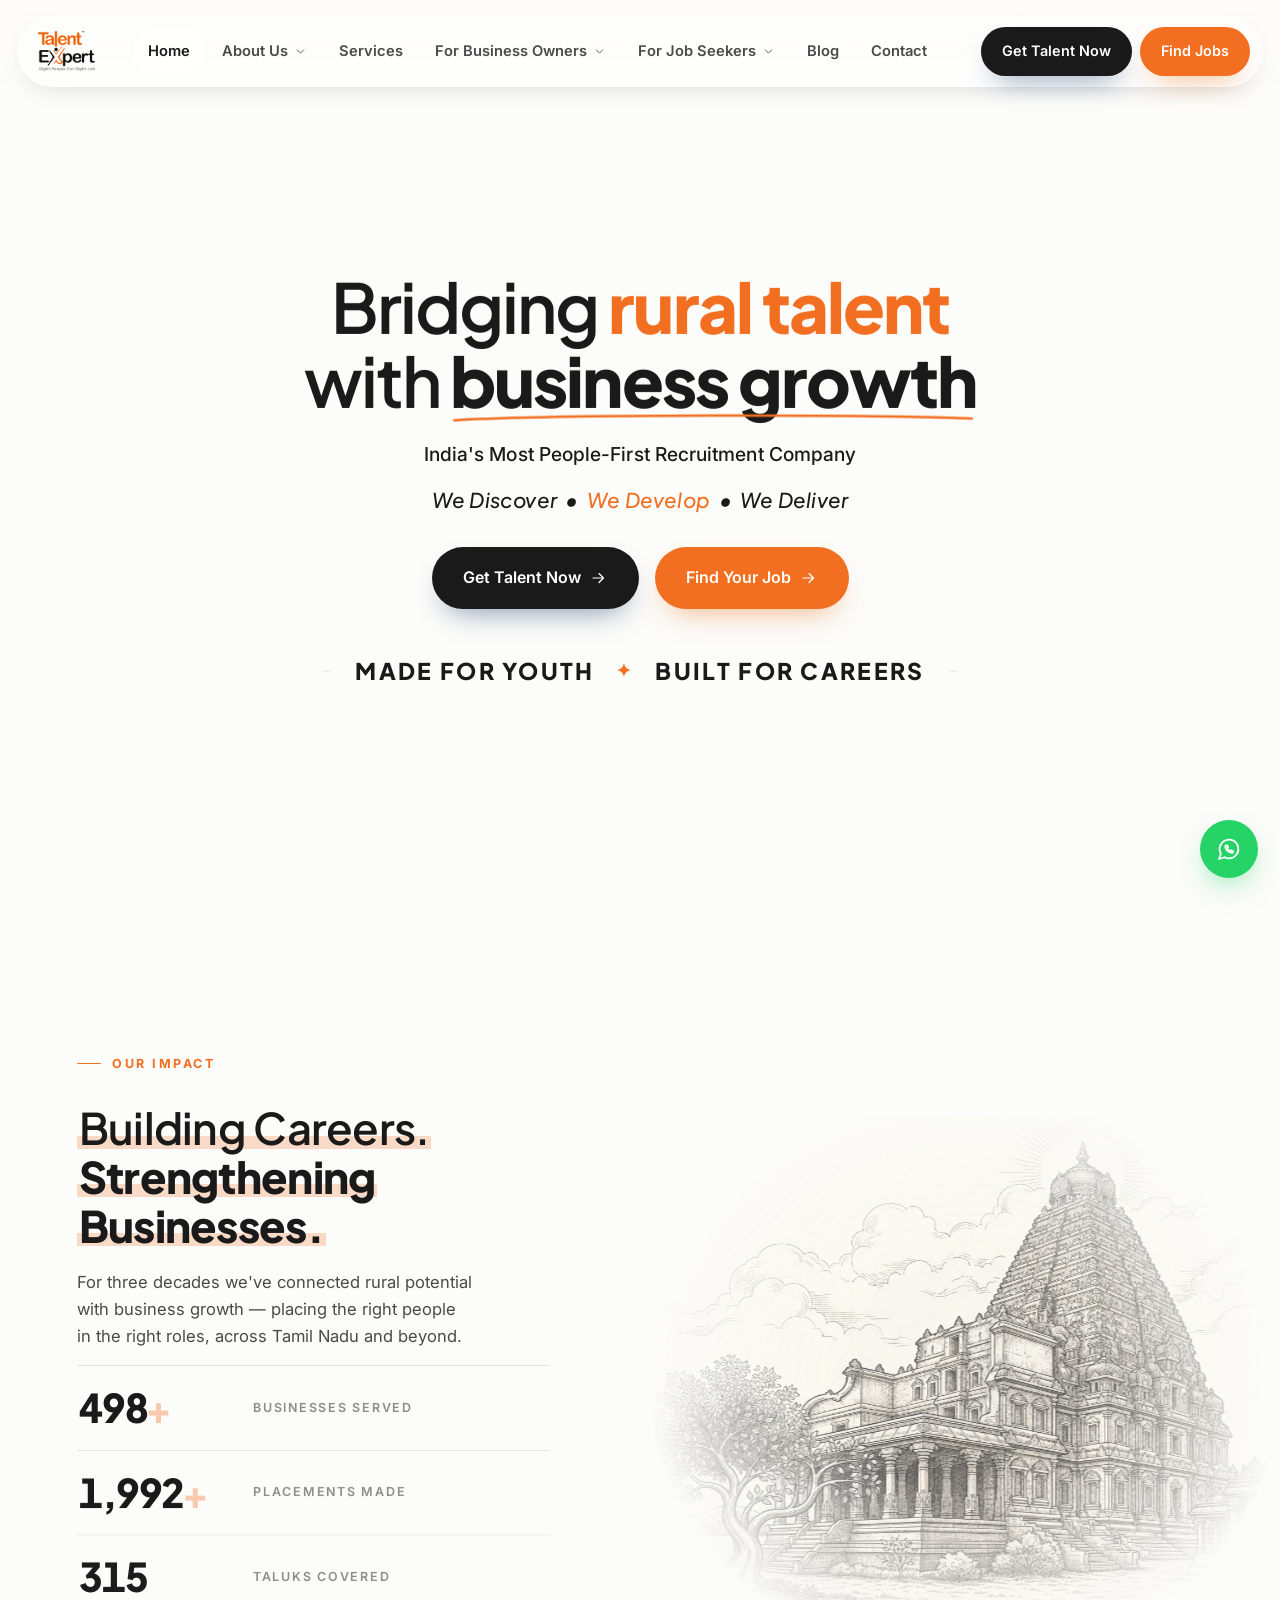
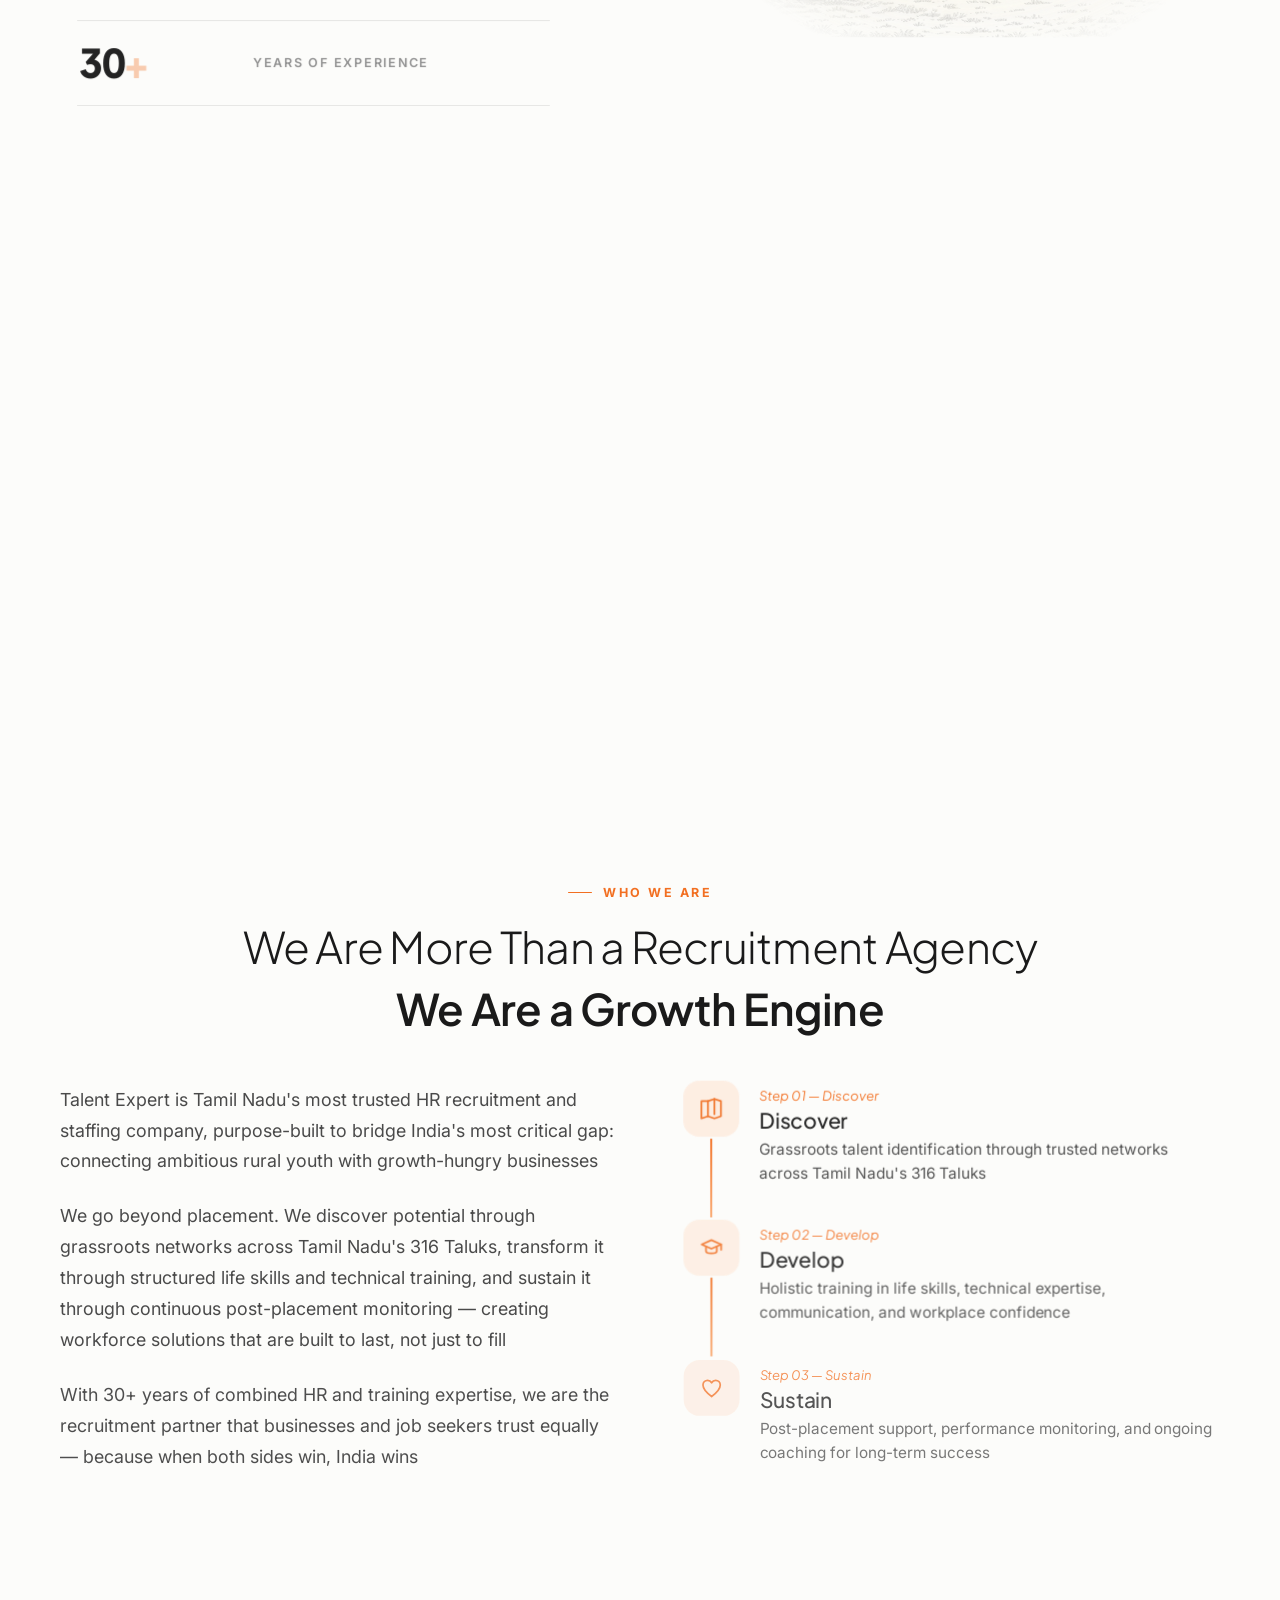
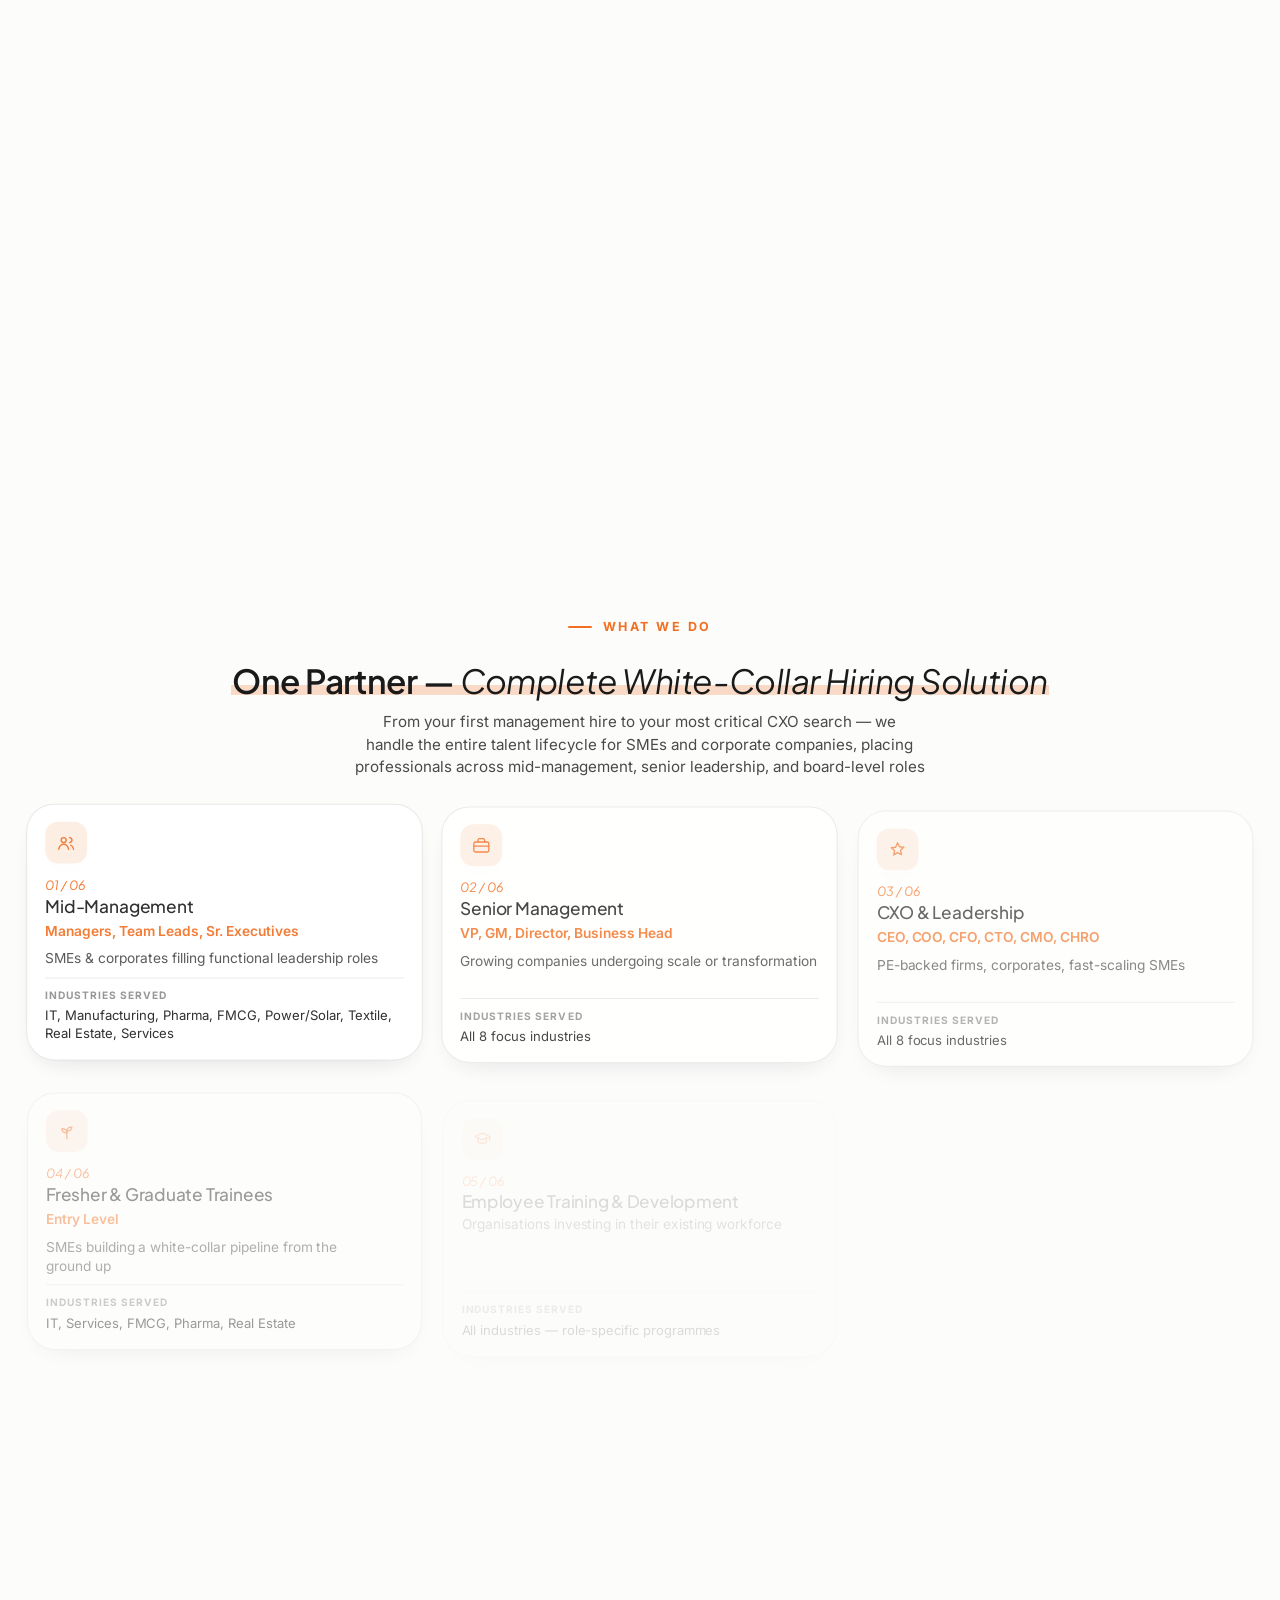
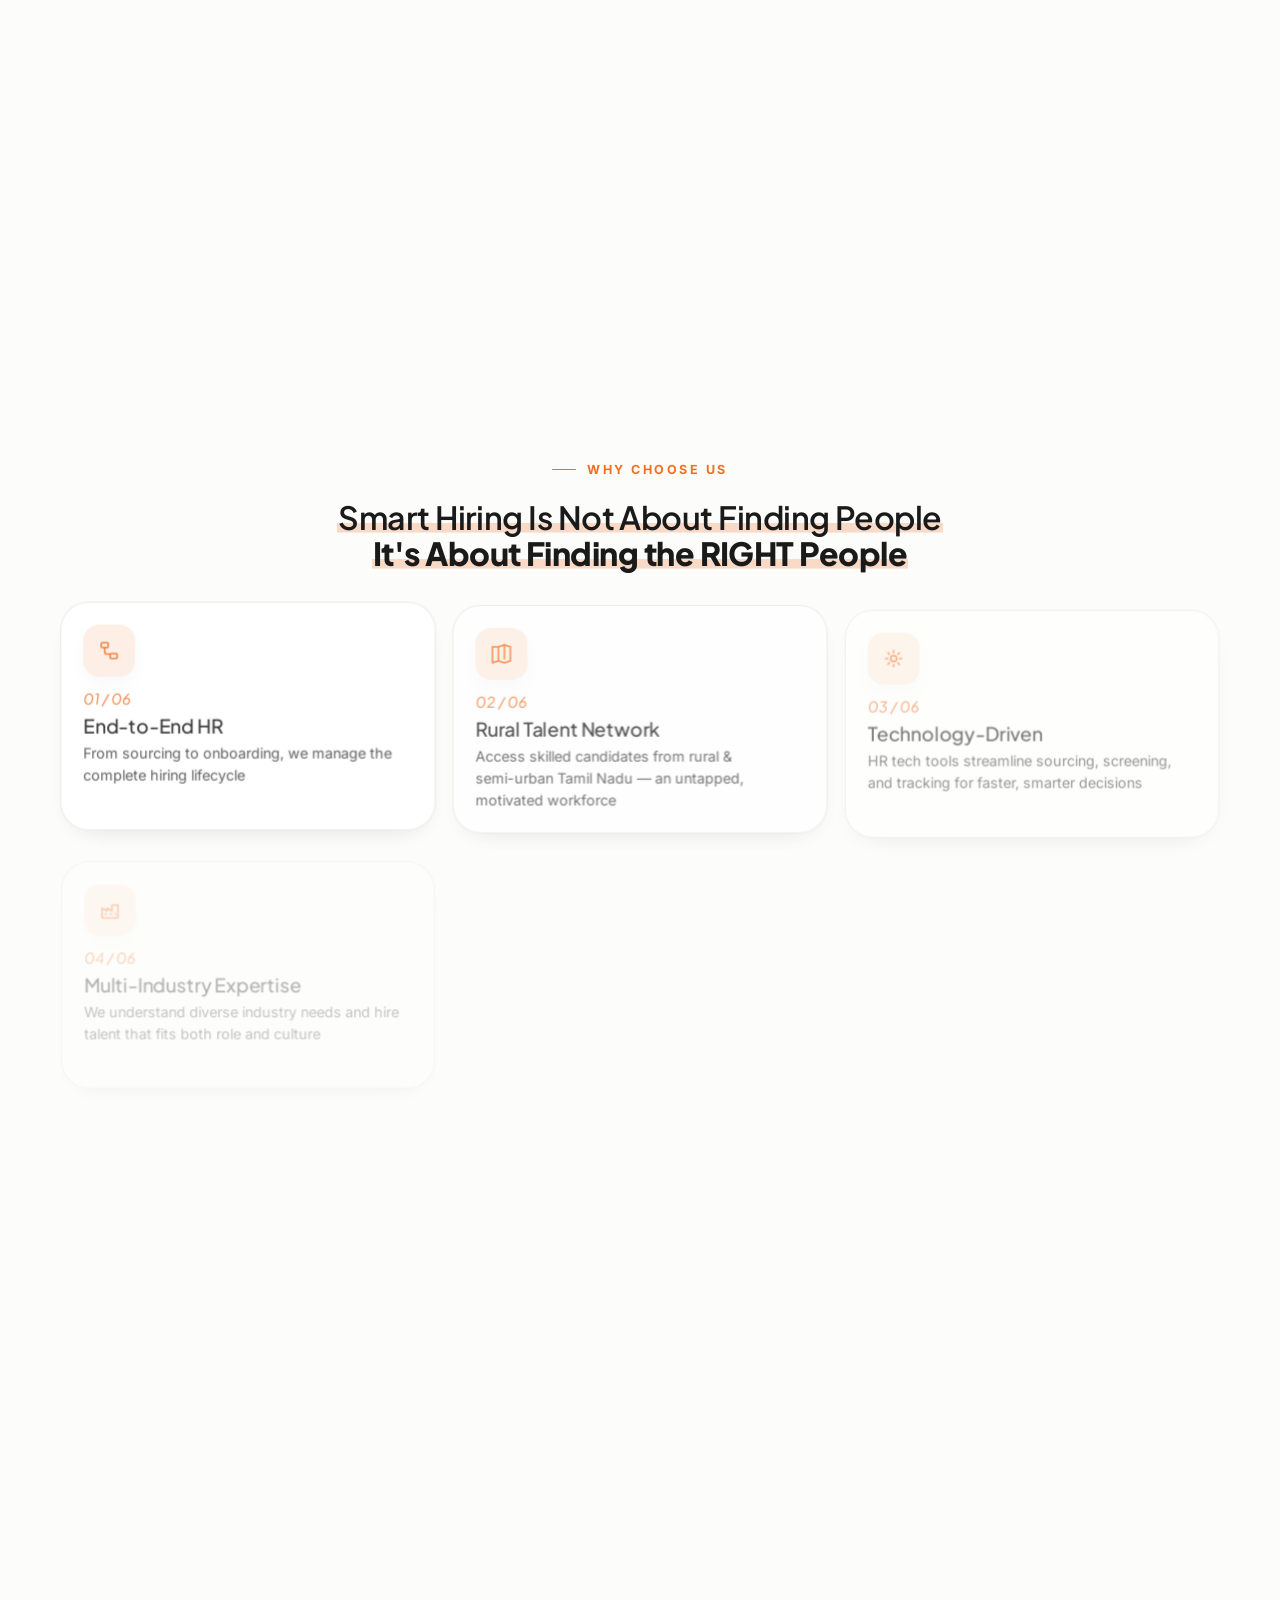
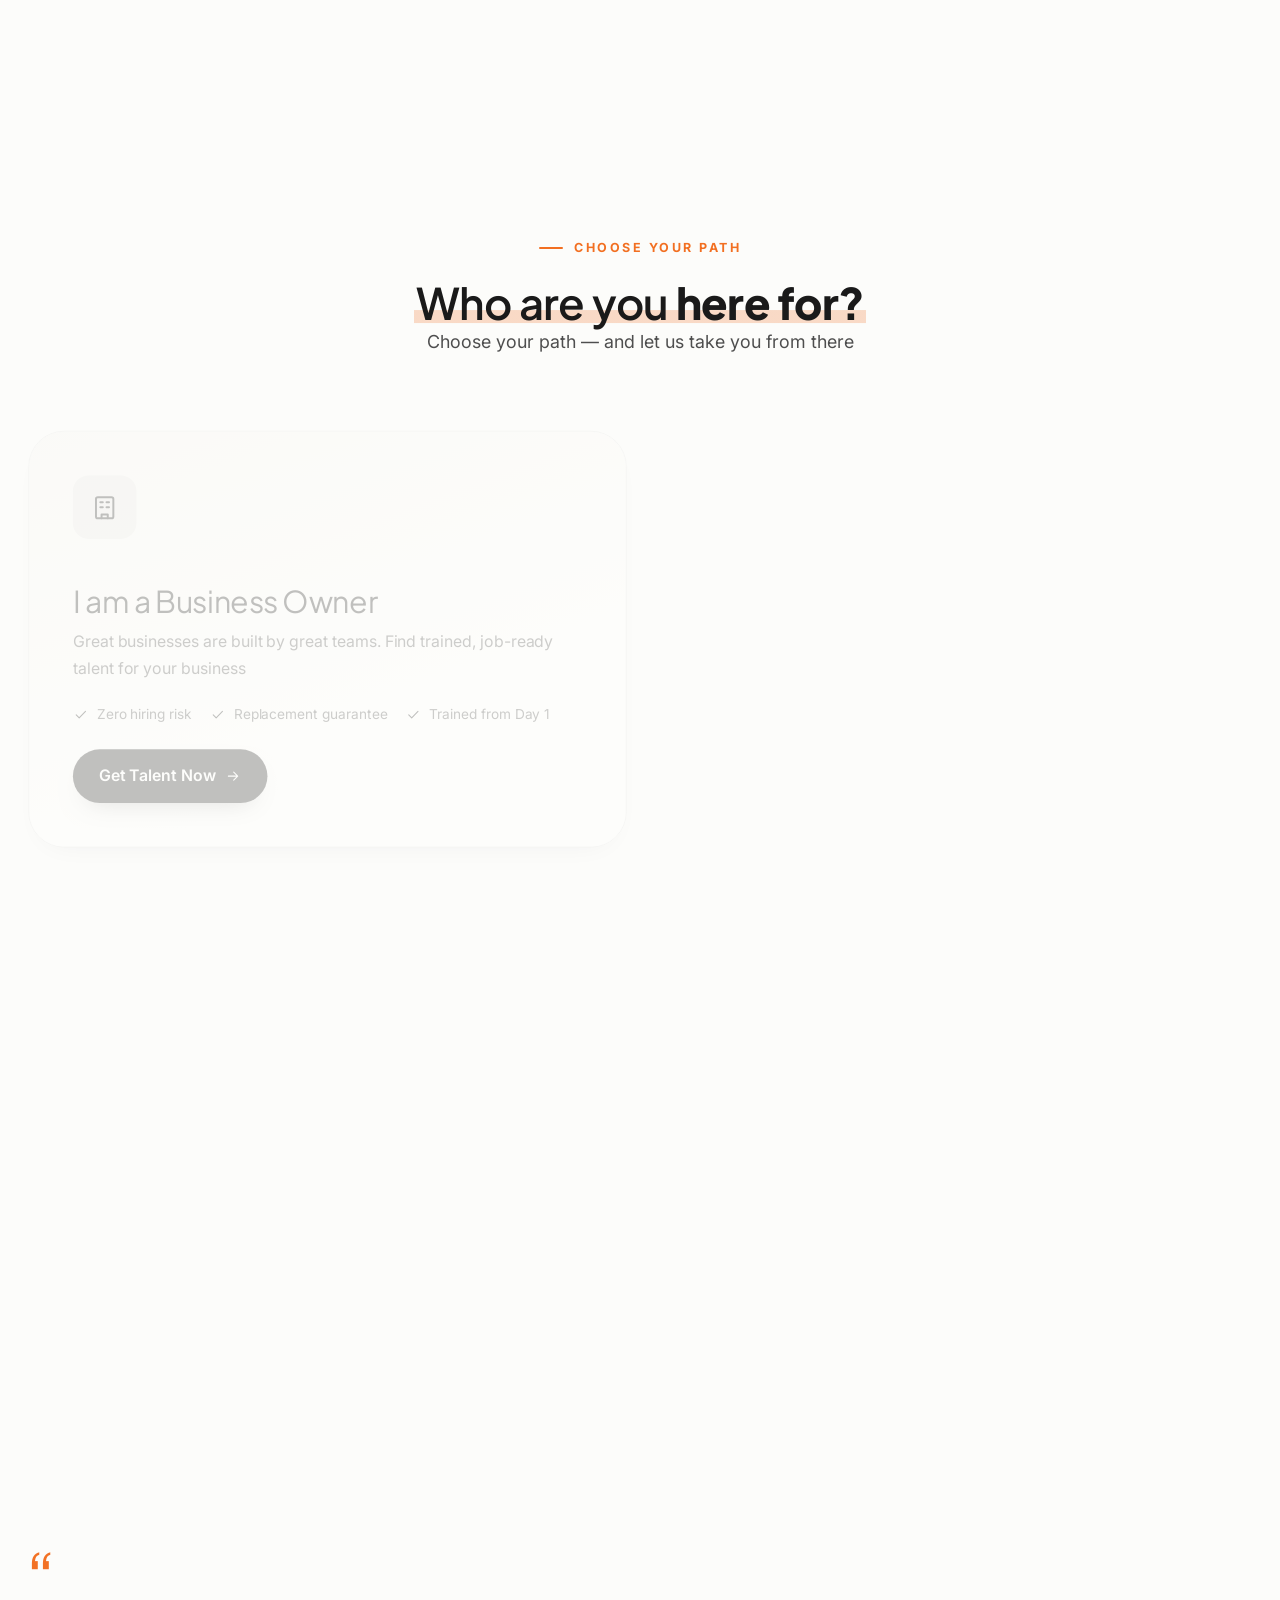
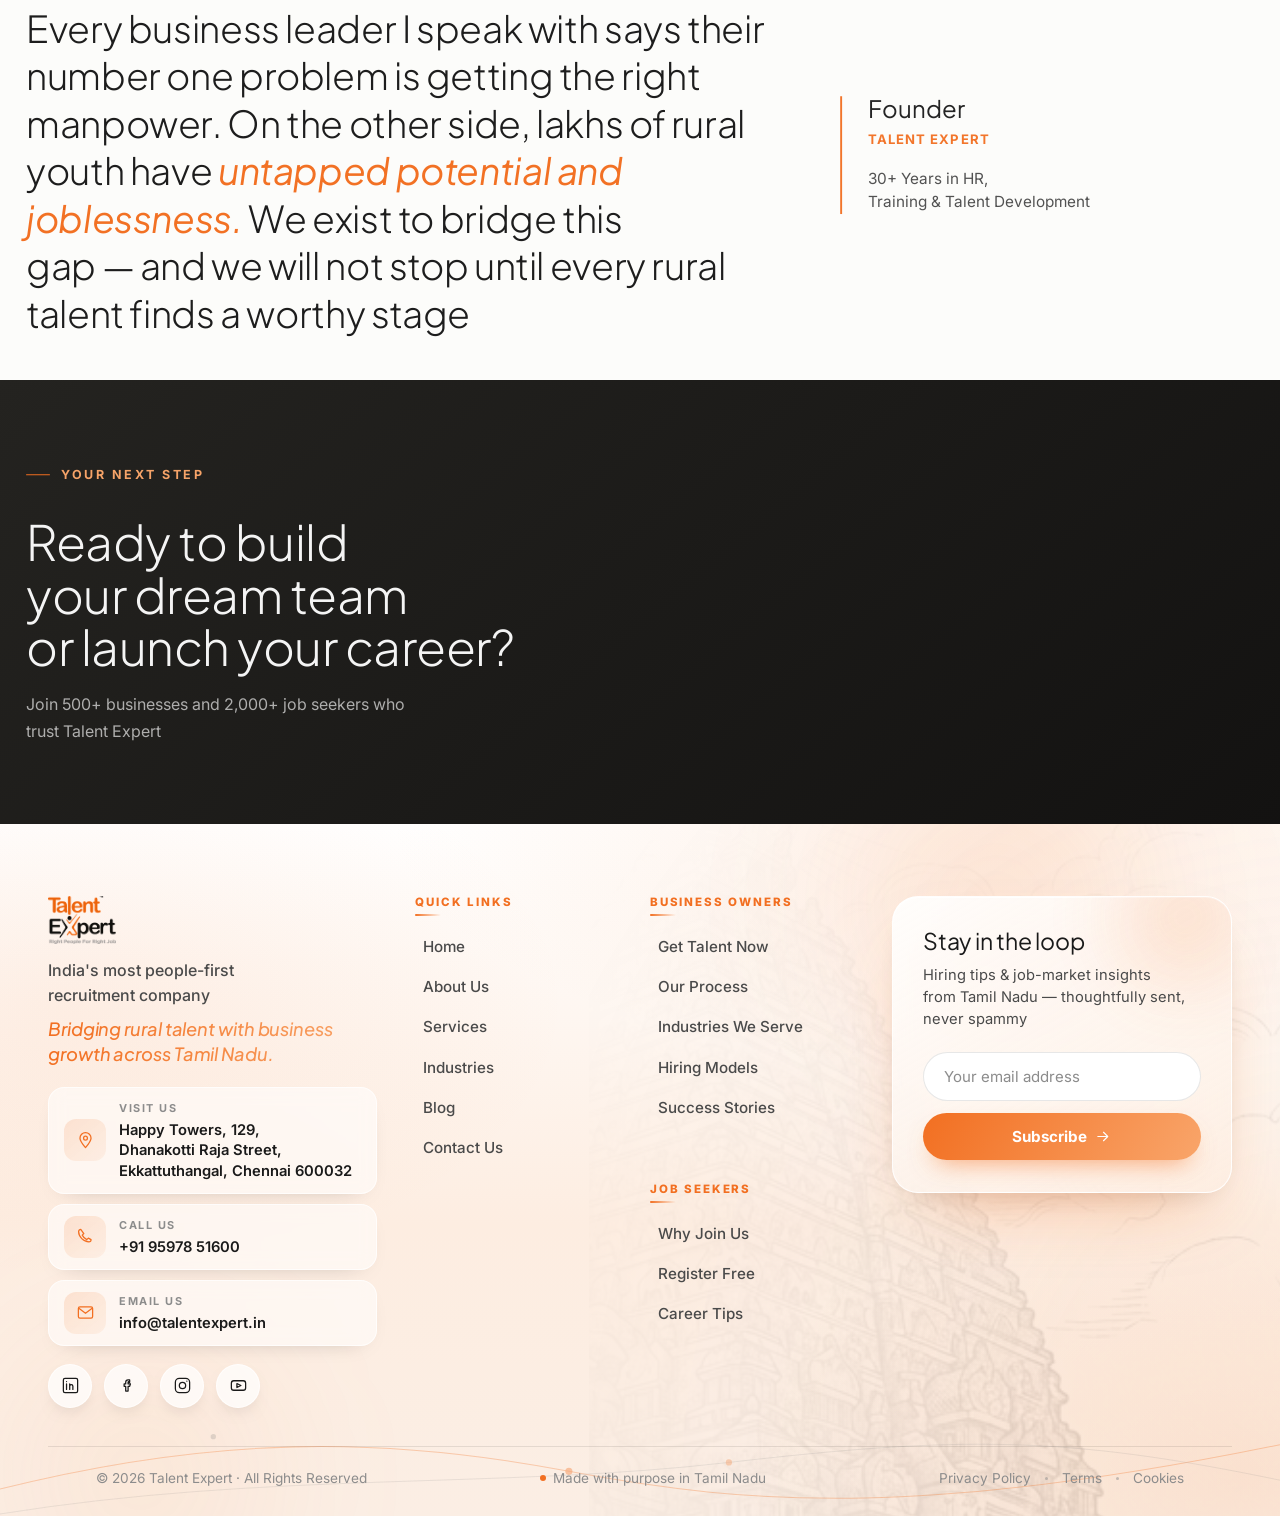
==== commit 141026ed: "Collapse short chapters so empty space follows the content The remaining blank had a concrete cause " ====
--- a/index.html
+++ b/index.html
@@ -18,7 +18,7 @@
 <link rel="preconnect" href="https://fonts.gstatic.com" crossorigin>
 <link href="https://fonts.googleapis.com/css2?family=Plus+Jakarta+Sans:ital,wght@0,400;0,500;0,600;0,700;0,800;1,400;1,500;1,600&family=Inter:wght@400;500;600;700&display=swap" rel="stylesheet">
 <script>(function(){var d=document.documentElement;d.className+=" fonts-loading";var r=function(){d.classList.remove("fonts-loading")};try{if(document.fonts&&document.fonts.ready){document.fonts.ready.then(r)}}catch(e){}setTimeout(r,1200);})();</script>
-<link rel="stylesheet" href="css/styles.css?v=42">
+<link rel="stylesheet" href="css/styles.css?v=43">
 <link rel="stylesheet" href="css/experience.css?v=16">
 <script type="application/ld+json">
 {
@@ -423,7 +423,7 @@
 <script src="js/vendor/ScrollTrigger.min.js"></script>
 <script src="js/vendor/lenis.min.js"></script>
 <script src="js/vendor/split-type.min.js"></script>
-<script src="js/main.js?v=20"></script>
-<script src="js/experience.js?v=24"></script>
+<script src="js/main.js?v=22"></script>
+<script src="js/experience.js?v=26"></script>
 </body>
 </html>
--- a/css/styles.css
+++ b/css/styles.css
@@ -54,6 +54,10 @@
    eases to a stop and releases with NO snap (a JS pin freezes instantly, which is felt as a
    hard "fast lock"). The section becomes a plain tall block that gives the sticky child room;
    the child carries the chapter's real layout (flex + navbar-clearance padding, set inline). */
+/* A chapter whose content is far shorter than one screen (JS adds .te-short): collapse the
+   forced full-screen height so the content isn't stranded in a sea of blank. */
+.te-short{ min-height:0 !important; }
+
 .te-sticky{ display:block !important; min-height:0 !important;
   padding-top:0 !important; padding-bottom:0 !important;
   /* the section is now 100vh + hold tall — its background moves to .te-stick (one screen)
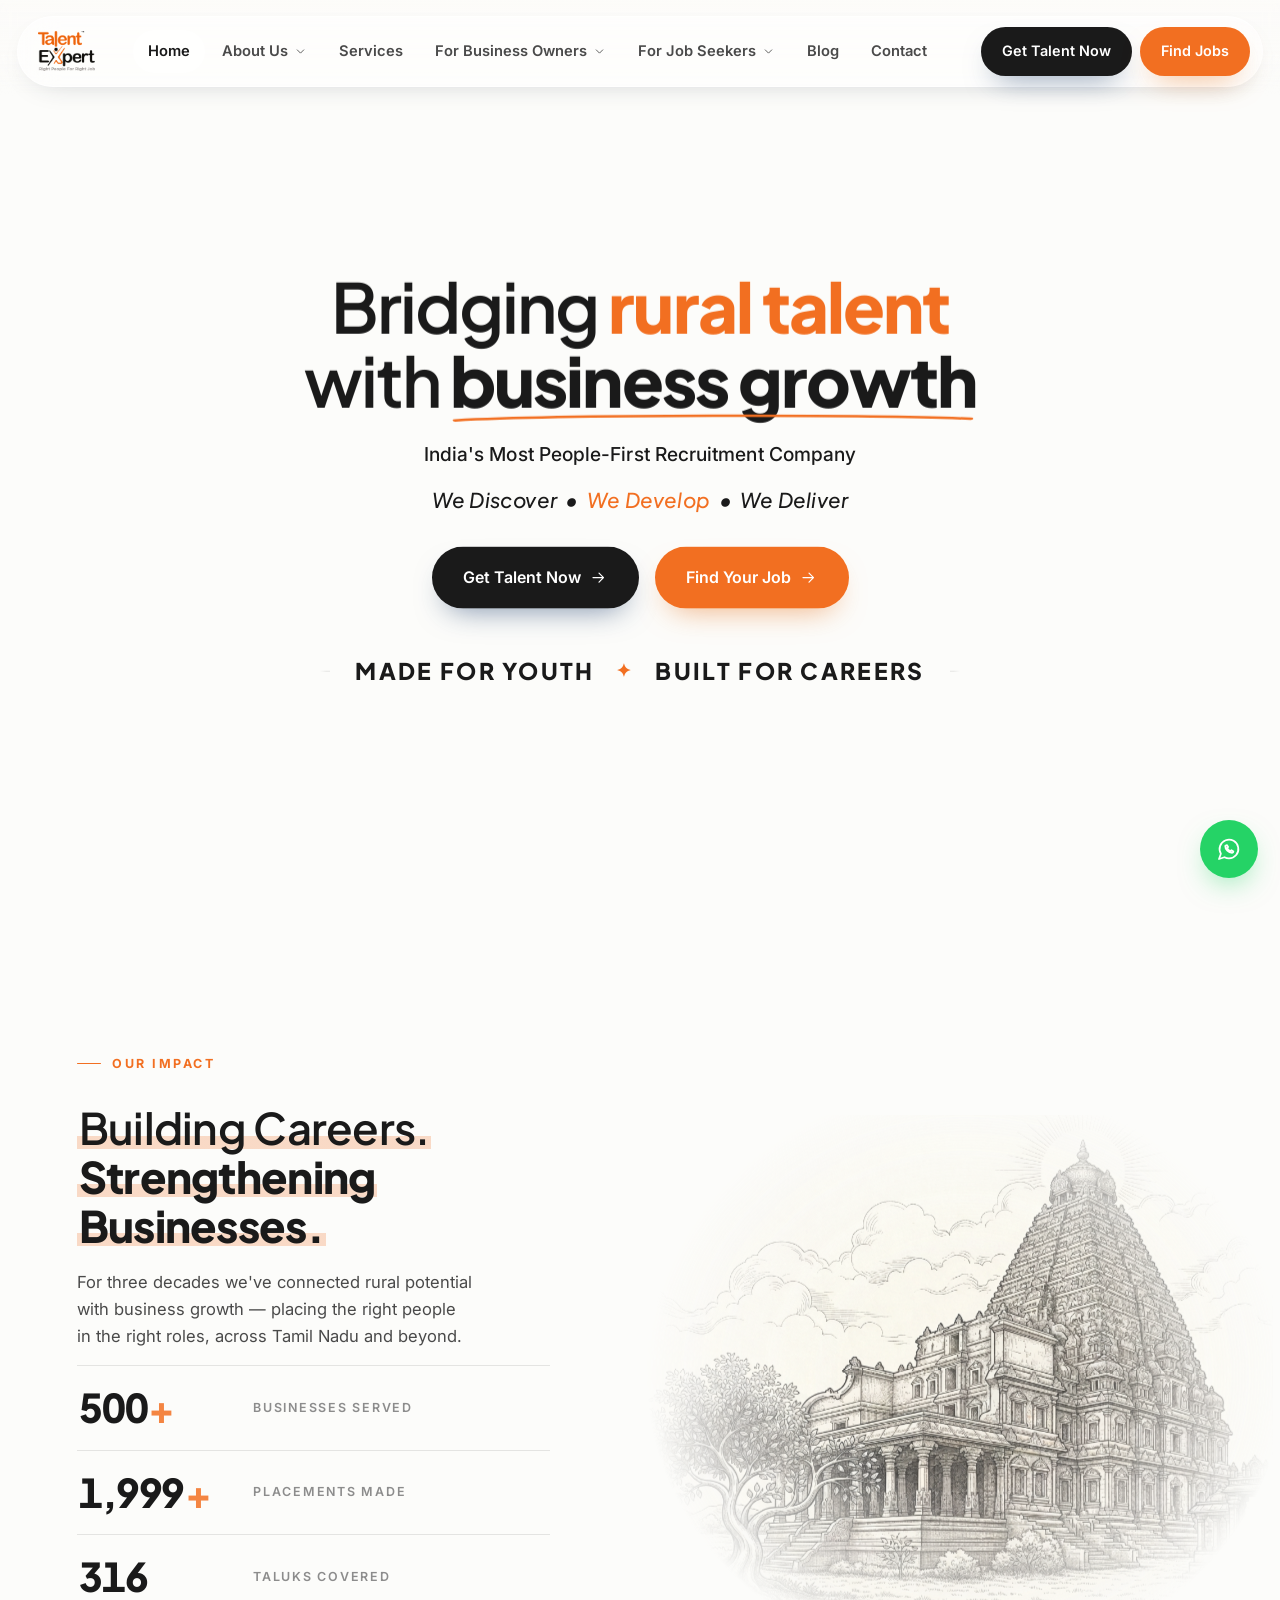
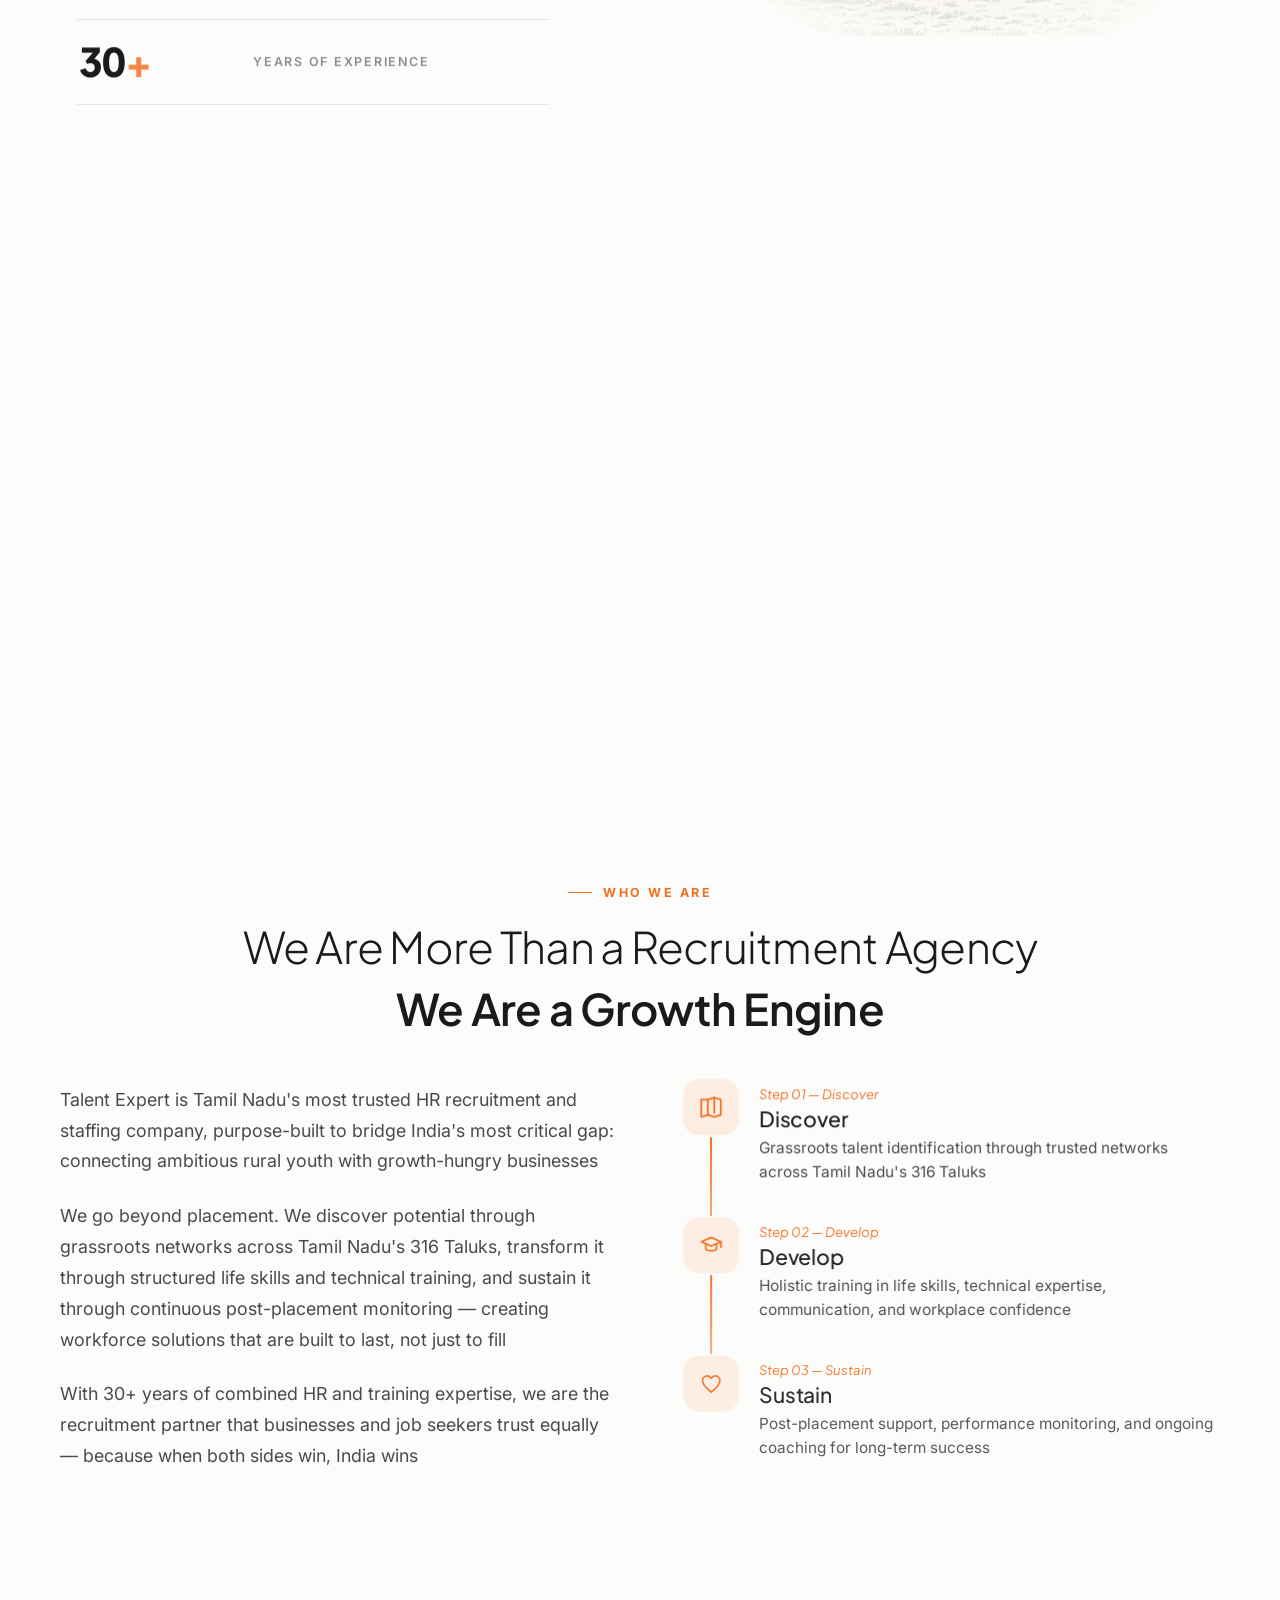
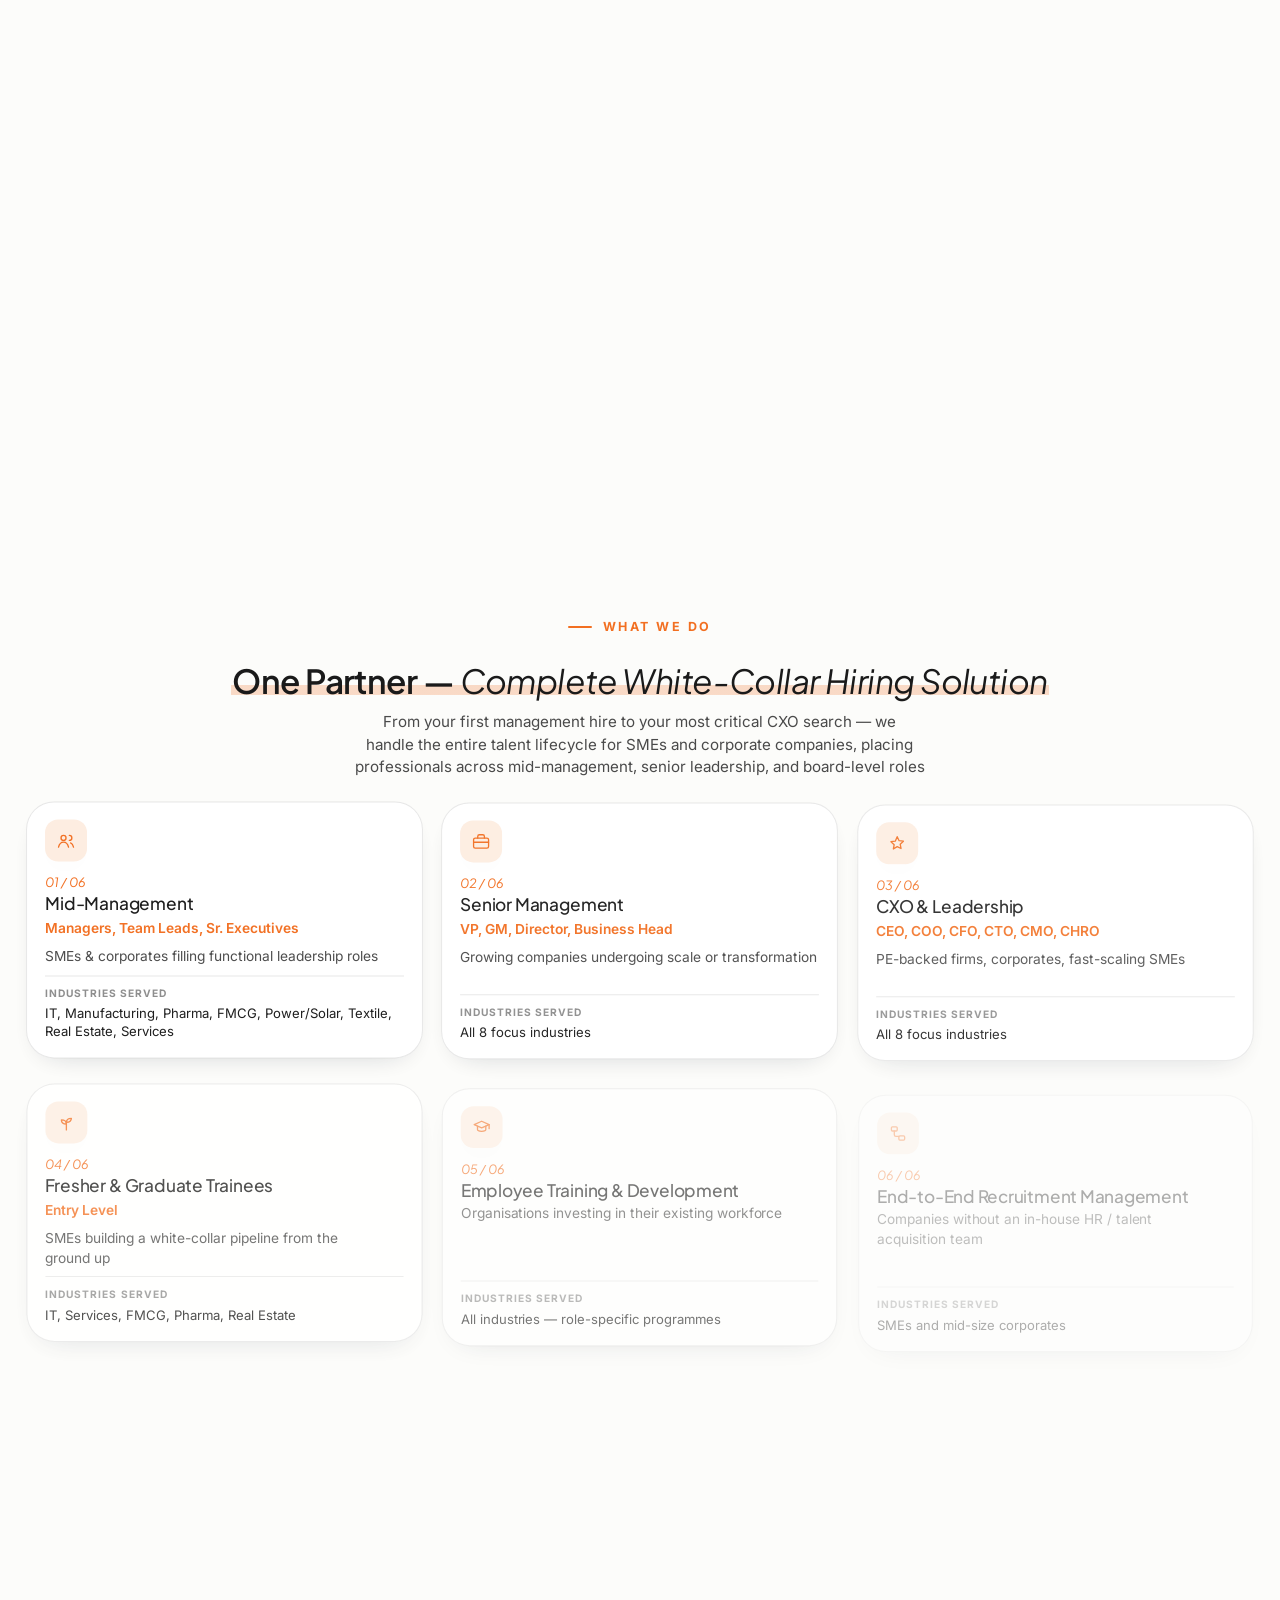
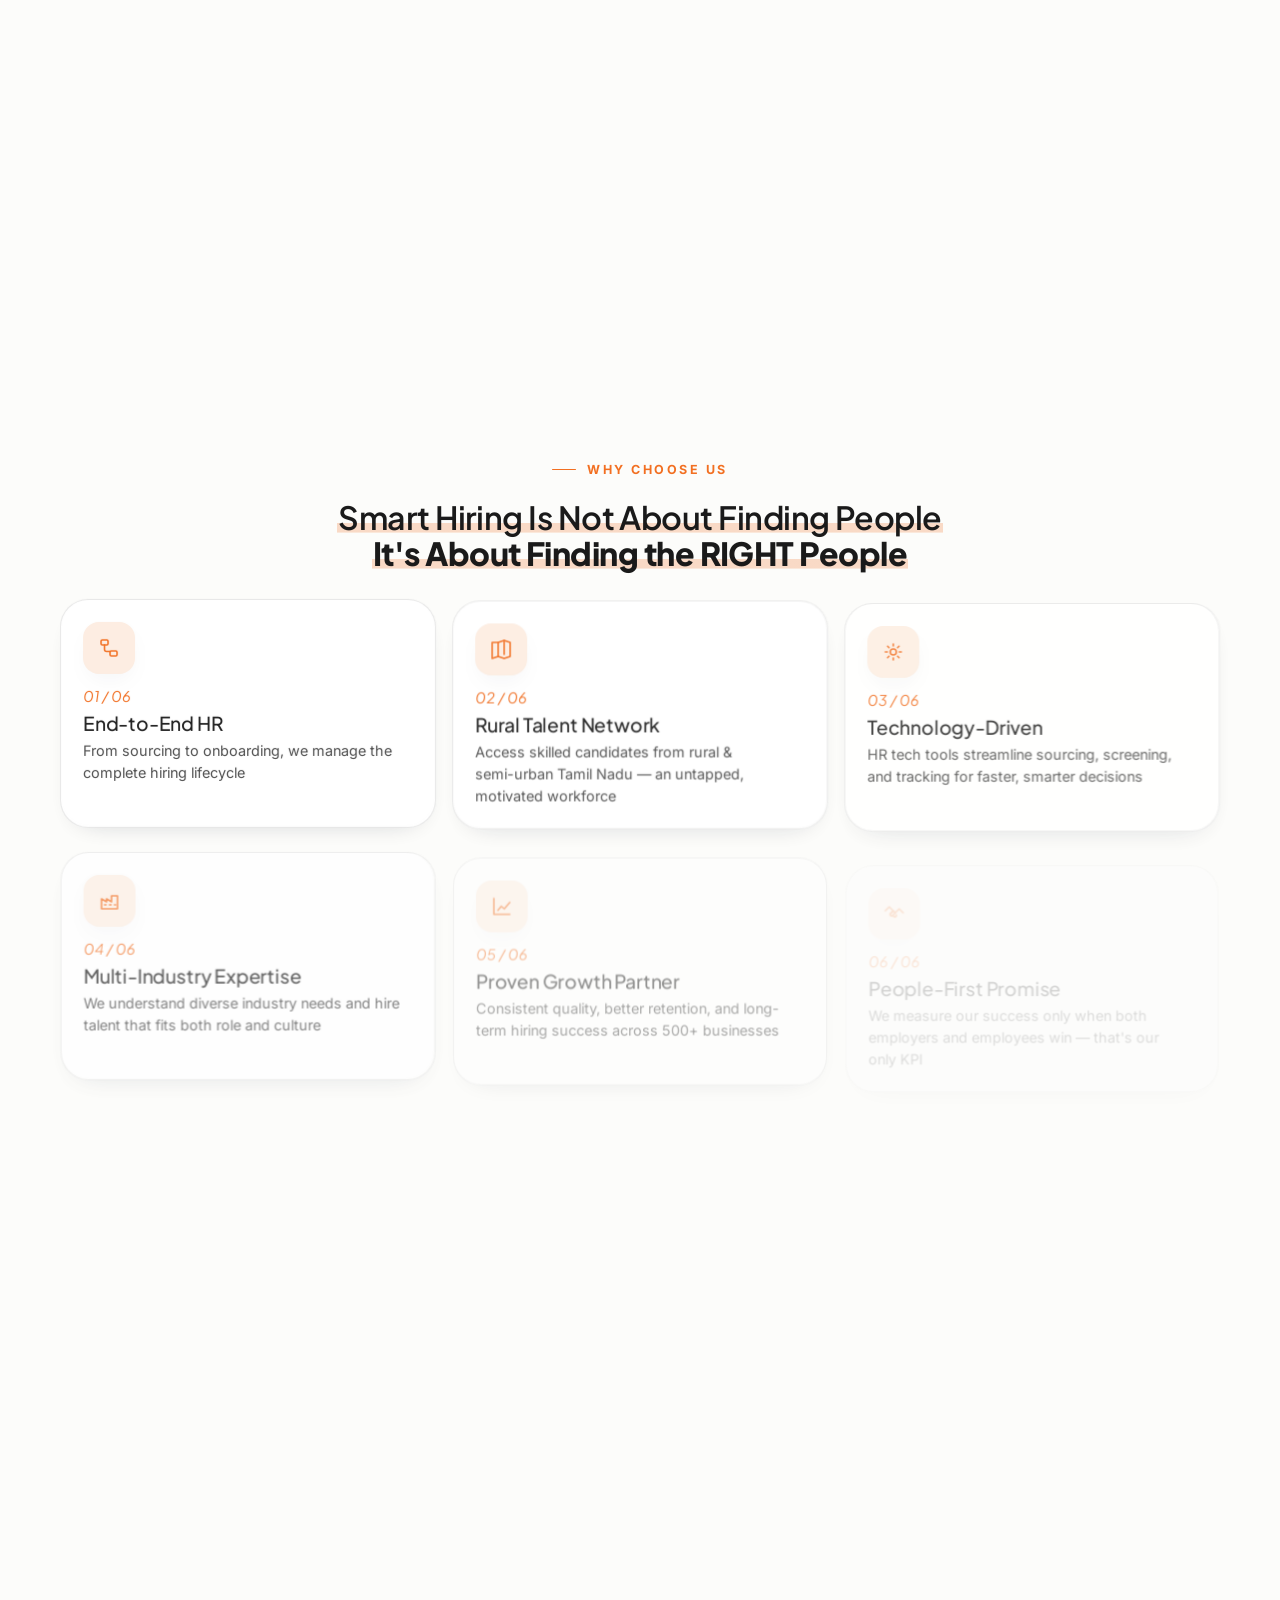
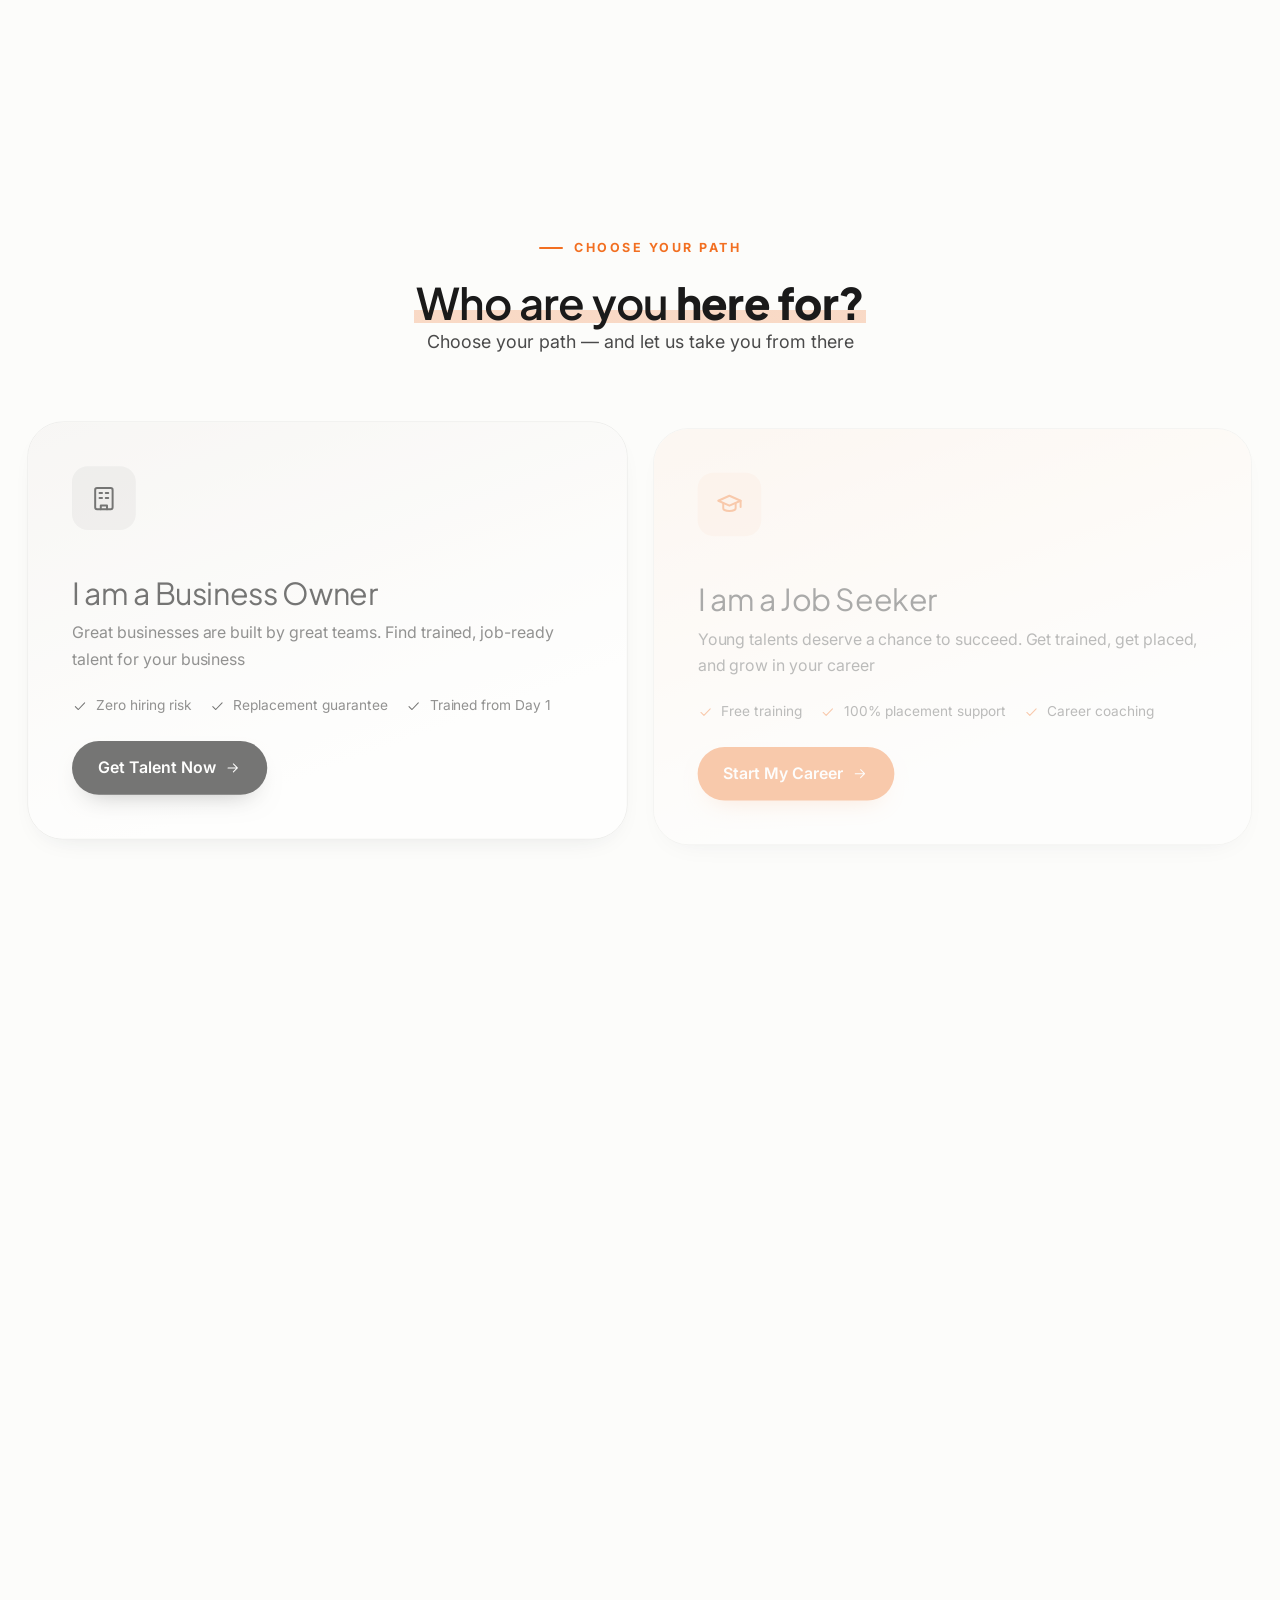
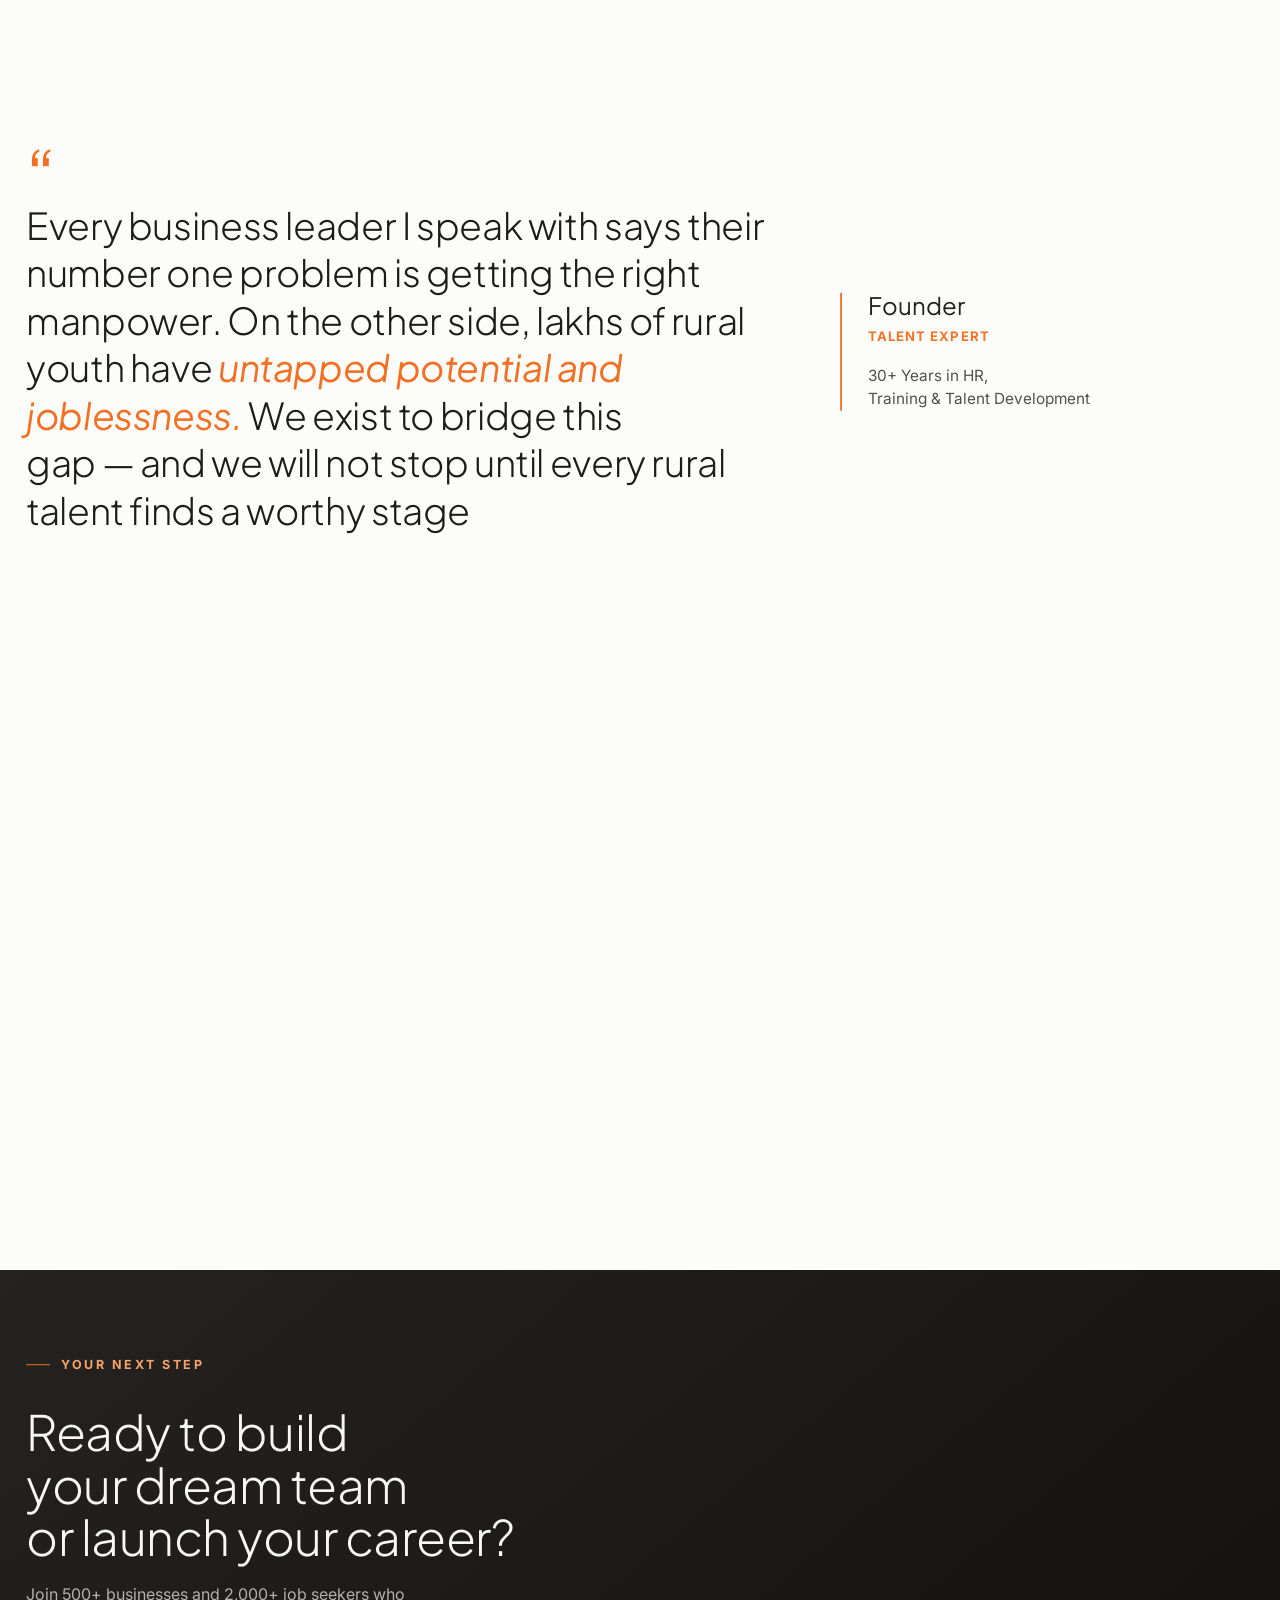
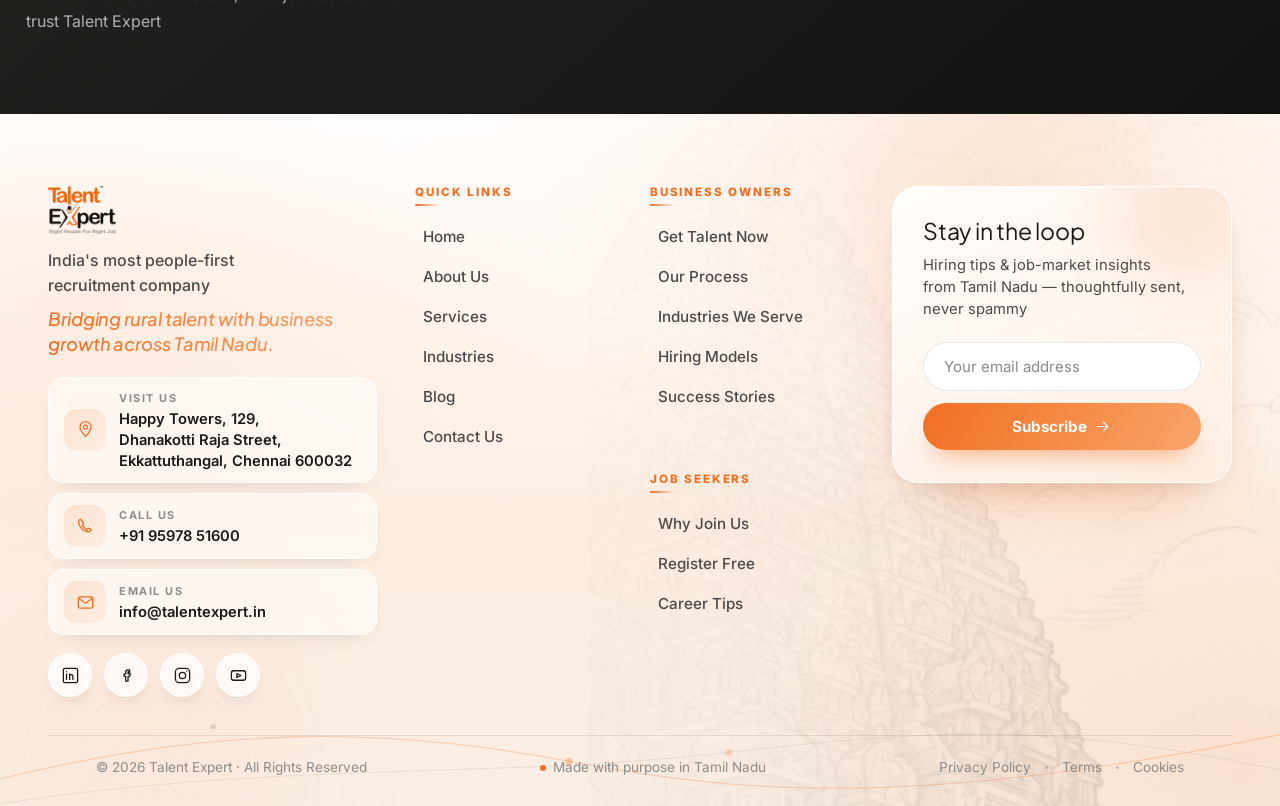
==== commit 092c678f: "Centre Best-for cards, restore Founder pin, cut dead space on Services Hiring Models: each Best-for " ====
--- a/index.html
+++ b/index.html
@@ -18,7 +18,7 @@
 <link rel="preconnect" href="https://fonts.gstatic.com" crossorigin>
 <link href="https://fonts.googleapis.com/css2?family=Plus+Jakarta+Sans:ital,wght@0,400;0,500;0,600;0,700;0,800;1,400;1,500;1,600&family=Inter:wght@400;500;600;700&display=swap" rel="stylesheet">
 <script>(function(){var d=document.documentElement;d.className+=" fonts-loading";var r=function(){d.classList.remove("fonts-loading")};try{if(document.fonts&&document.fonts.ready){document.fonts.ready.then(r)}}catch(e){}setTimeout(r,1200);})();</script>
-<link rel="stylesheet" href="css/styles.css?v=43">
+<link rel="stylesheet" href="css/styles.css?v=44">
 <link rel="stylesheet" href="css/experience.css?v=16">
 <script type="application/ld+json">
 {
@@ -423,7 +423,7 @@
 <script src="js/vendor/ScrollTrigger.min.js"></script>
 <script src="js/vendor/lenis.min.js"></script>
 <script src="js/vendor/split-type.min.js"></script>
-<script src="js/main.js?v=22"></script>
-<script src="js/experience.js?v=26"></script>
+<script src="js/main.js?v=23"></script>
+<script src="js/experience.js?v=27"></script>
 </body>
 </html>
--- a/css/styles.css
+++ b/css/styles.css
@@ -54,8 +54,10 @@
    eases to a stop and releases with NO snap (a JS pin freezes instantly, which is felt as a
    hard "fast lock"). The section becomes a plain tall block that gives the sticky child room;
    the child carries the chapter's real layout (flex + navbar-clearance padding, set inline). */
-/* A chapter whose content is far shorter than one screen (JS adds .te-short): collapse the
-   forced full-screen height so the content isn't stranded in a sea of blank. */
+/* A chapter declared `collapse:true` carries less than a screen of content (JS adds .te-short):
+   drop the forced full-screen height so the content isn't stranded in a sea of blank. Such a
+   chapter also skips the pin — a pinned section always leaves its own leftover area on screen,
+   so short + pinned inevitably means blank. Zero-blank and pinned are mutually exclusive here. */
 .te-short{ min-height:0 !important; }
 
 .te-sticky{ display:block !important; min-height:0 !important;
@@ -1558,7 +1560,9 @@
    feature; "Best for" is a separate card, never another timeline point. Heights are fluid
    (content decides), so the section adapts inside the pin on any screen. */
 #models .hm-split{ position:relative; width:min(900px,94vw); margin:0 auto; padding-top:4px; }
-#models .hm-flows{ display:grid; grid-template-columns:1fr 1fr; gap:clamp(26px,3.4vw,46px); align-items:stretch; justify-items:stretch; }
+/* equal column widths, but each column keeps its OWN natural height (align-items:start) so a
+   Best-for card simply follows its own timeline instead of being stretched into alignment */
+#models .hm-flows{ display:grid; grid-template-columns:1fr 1fr; gap:clamp(26px,3.4vw,46px); align-items:start; }
 /* column is a flex stack so every "Best for" card sits on the SAME baseline across models */
 #models .hm-flow{ position:relative; display:flex; flex-direction:column; height:auto; }
 /* ---- hierarchy: kicker (small caps) → title (large) → subtitle (light) ---- */
@@ -1582,11 +1586,14 @@
 #models .hm-mtext em{ display:block; font-style:normal; font-family:'Inter'; font-weight:400; font-size:.82rem; color:var(--ink3); line-height:1.45; }
 /* ---- "Best for" = the conclusion, a separate highlight card (not a timeline point).
    margin-top:auto pins it to the bottom so both models' cards align horizontally. ---- */
-/* font-style:normal resets the legacy global `.hm-best{font-style:italic}` (line ~355) */
-#models .hm-best{ margin-top:auto; padding:16px 18px; border-radius:16px; font-style:normal;
+/* Conclusion card: sits directly under its own last timeline item and is CENTRED within its
+   own column (margin:0 auto, ~88% width). NOT margin-top:auto — that bottom-aligned the two
+   cards to each other; each should follow its own timeline naturally.
+   font-style:normal resets the legacy global `.hm-best{font-style:italic}` (line ~355). */
+#models .hm-best{ width:88%; max-width:440px; margin:22px auto 0; padding:16px 18px; border-radius:16px; font-style:normal;
   background:var(--orange-wash); border:1px solid rgba(242,111,33,.18);
   box-shadow:0 8px 24px -18px rgba(242,111,33,.4); }
-#models .hm-flow .hm-line{ margin-bottom:22px; }   /* clear separation from the card */
+
 #models .hm-best-top{ display:flex; align-items:center; gap:8px; margin-bottom:7px; }
 #models .hm-best-ic{ width:22px; height:22px; border-radius:50%; display:grid; place-items:center;
   background:var(--accent); color:#fff; flex:none; }
@@ -1598,7 +1605,7 @@
 @media(max-width:900px){
   #models .hm-flows{ grid-template-columns:1fr; gap:40px; }
   #models .hm-split{ width:min(460px,92vw); padding-top:8px; }
-  #models .hm-best{ margin-top:20px; }   /* no equal-height stretch when stacked */
+  #models .hm-best{ width:92%; max-width:none; margin:20px auto 0; }   /* stays centred when stacked */
 }
 
 /* Get Talent Now — file upload control */
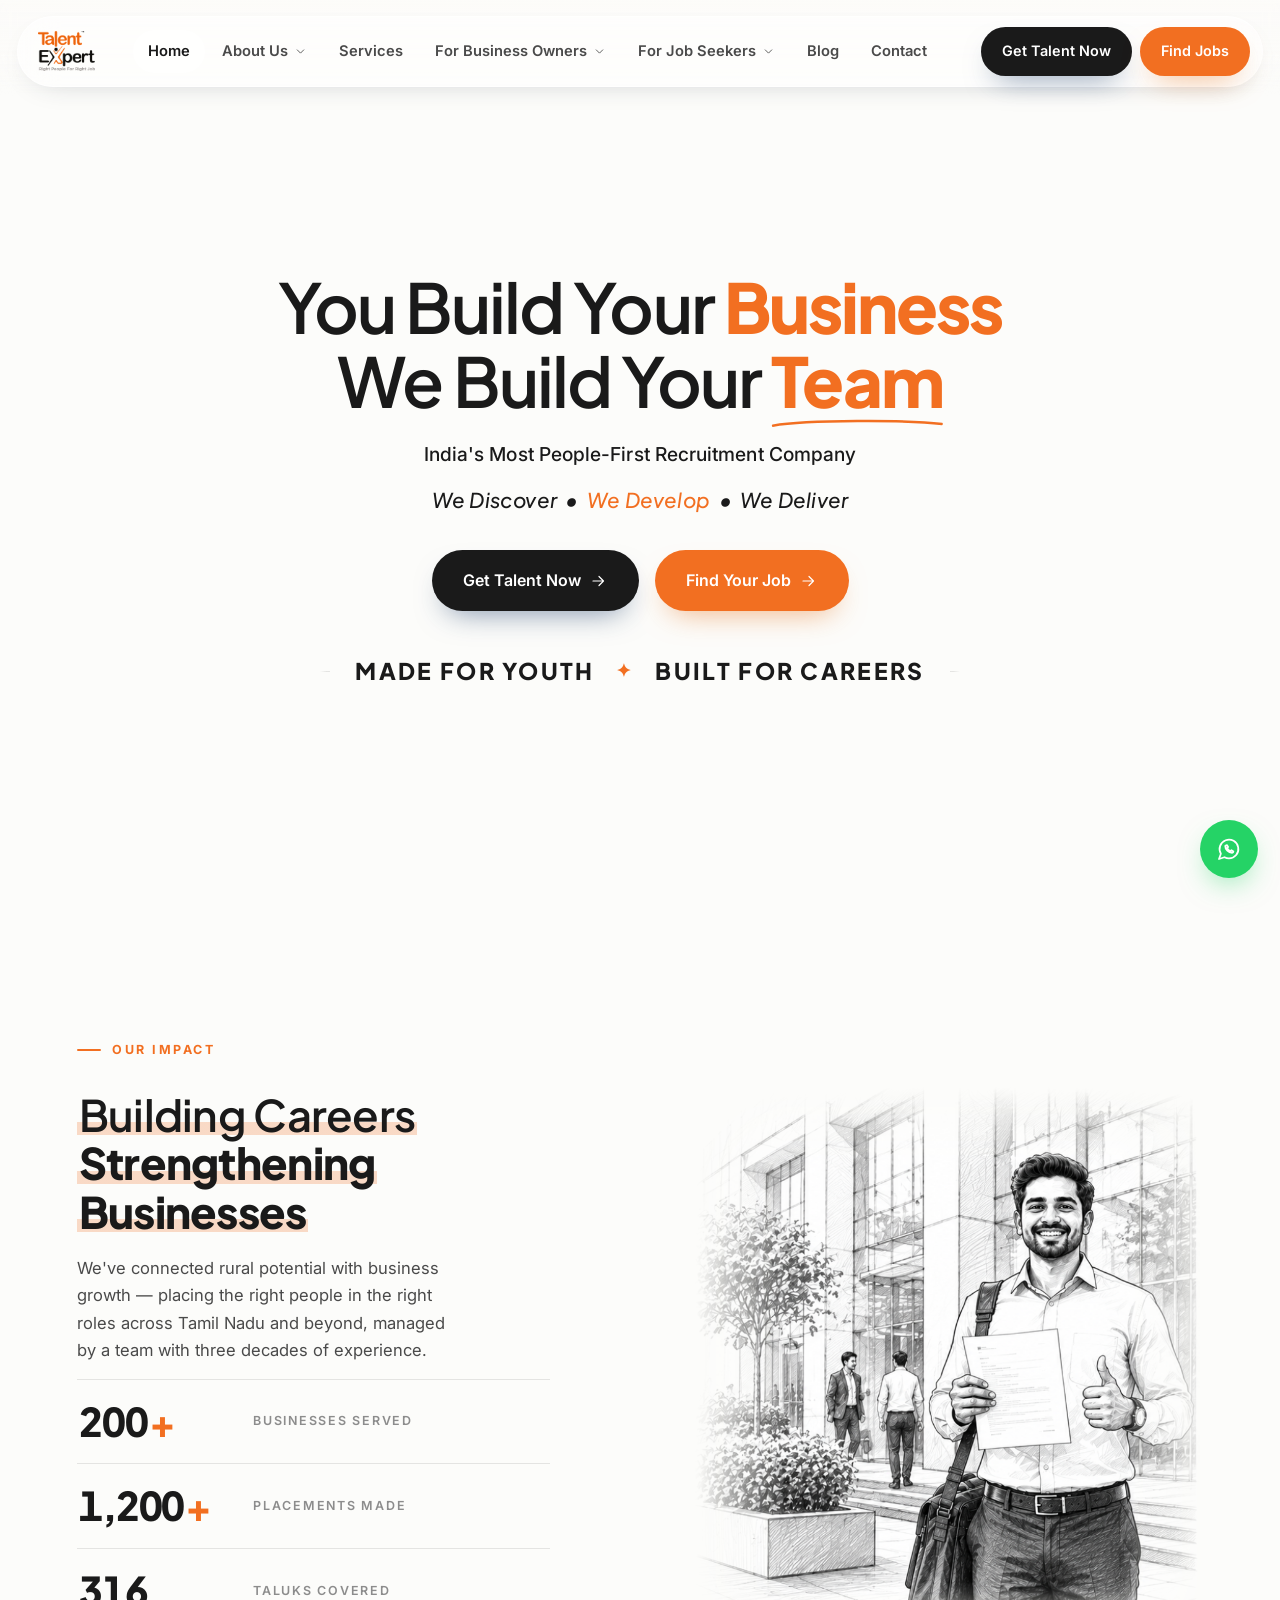
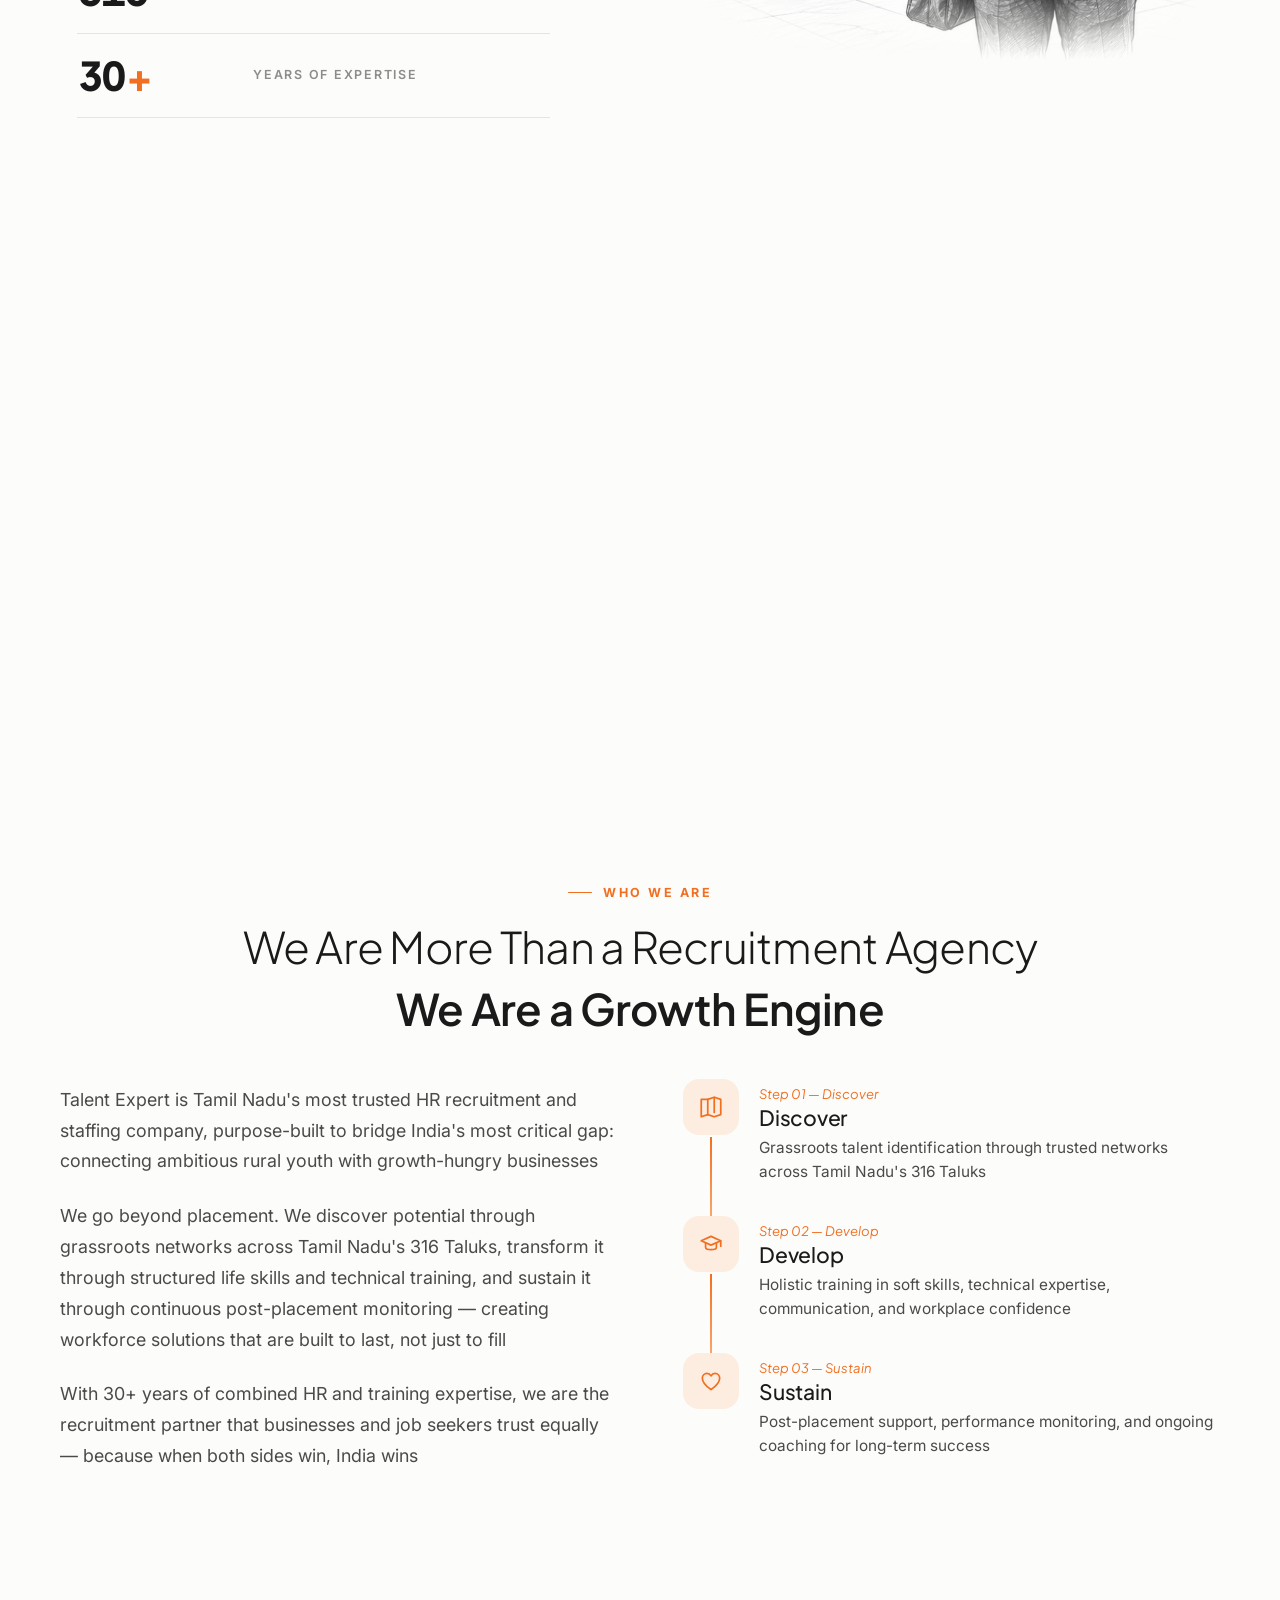
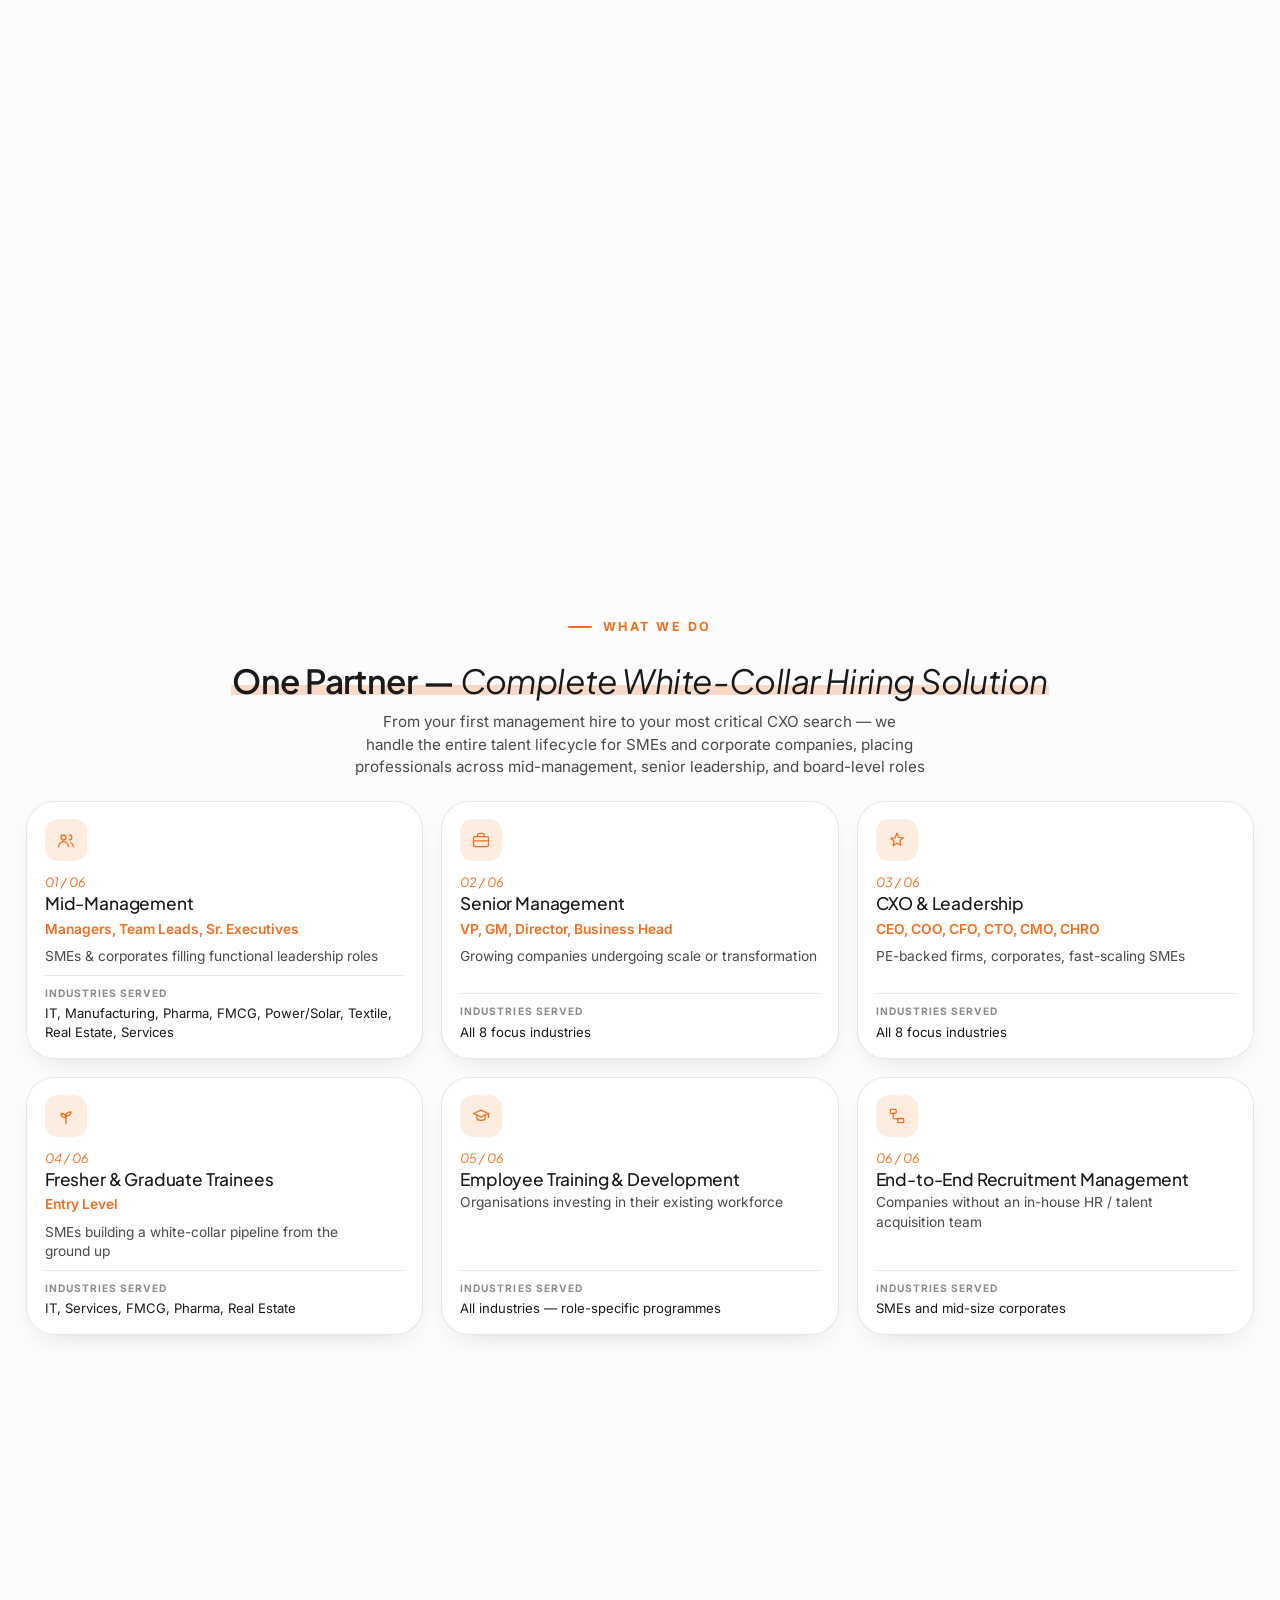
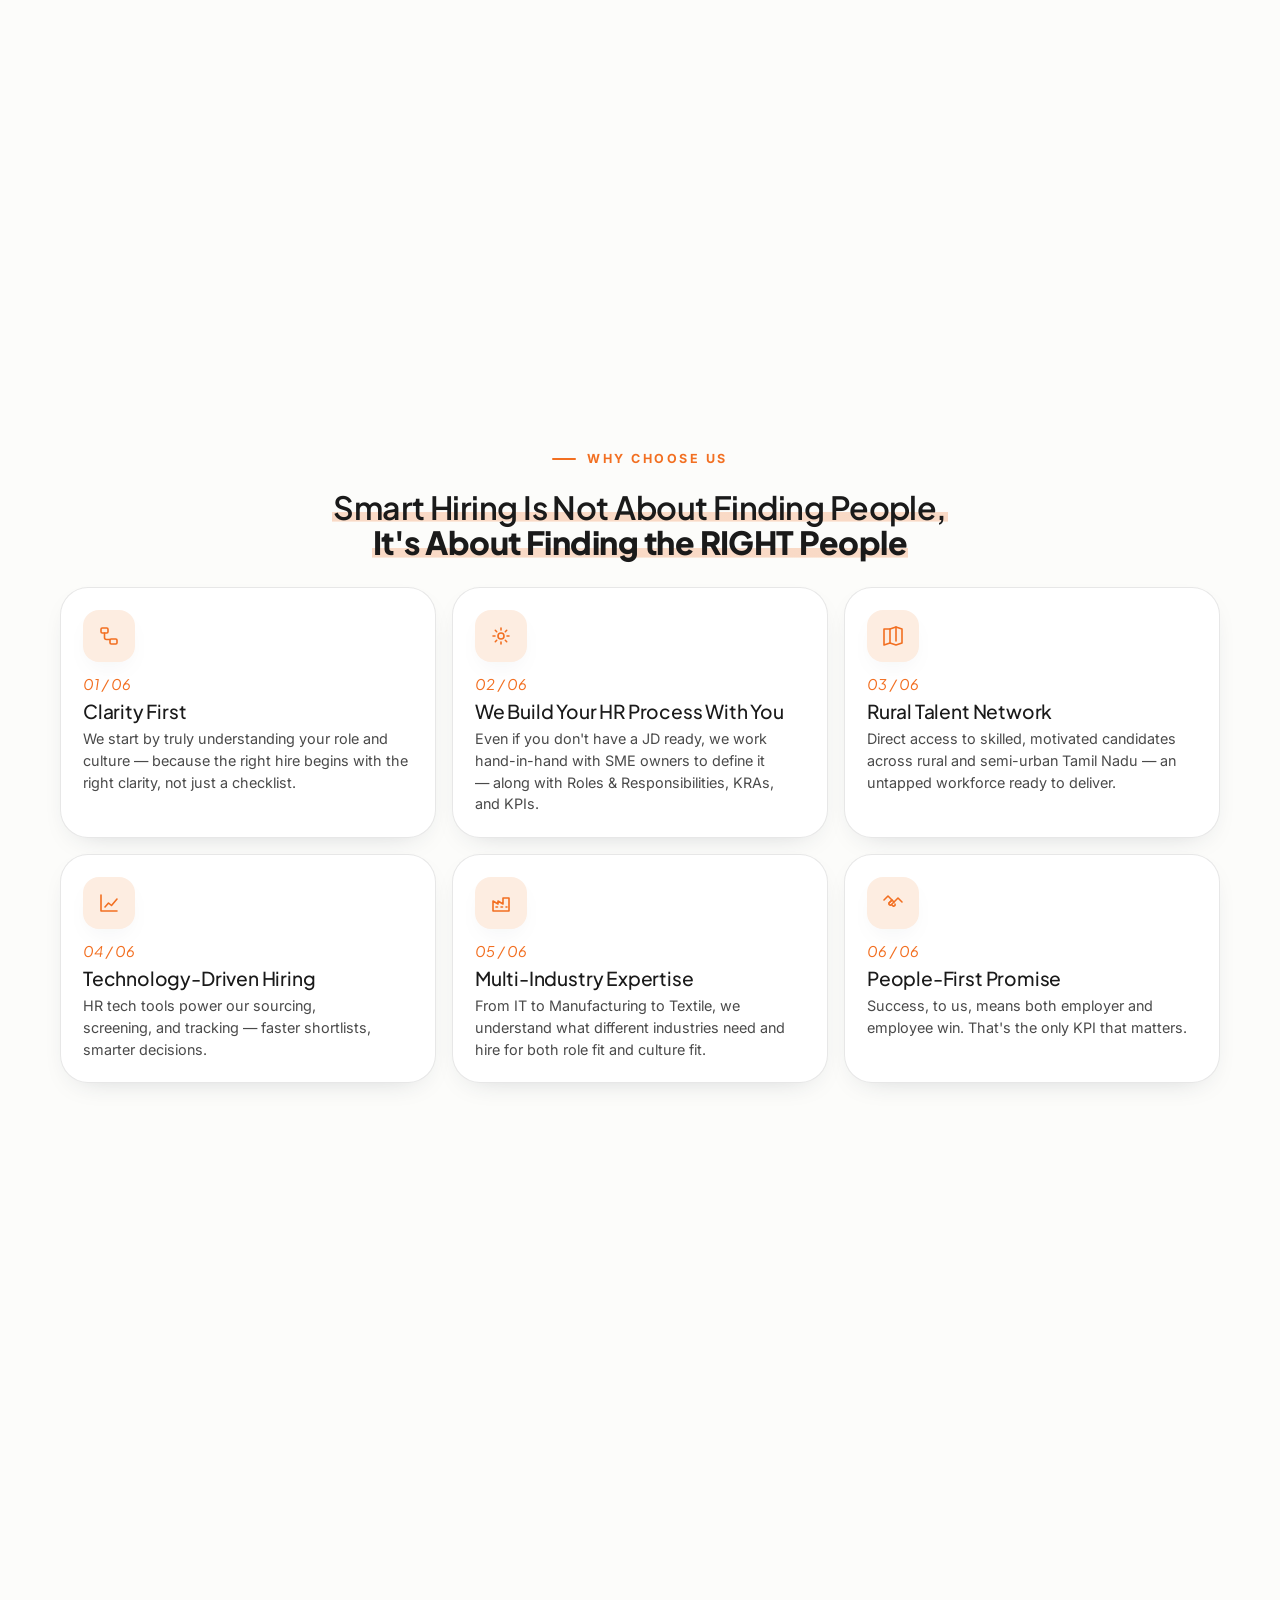
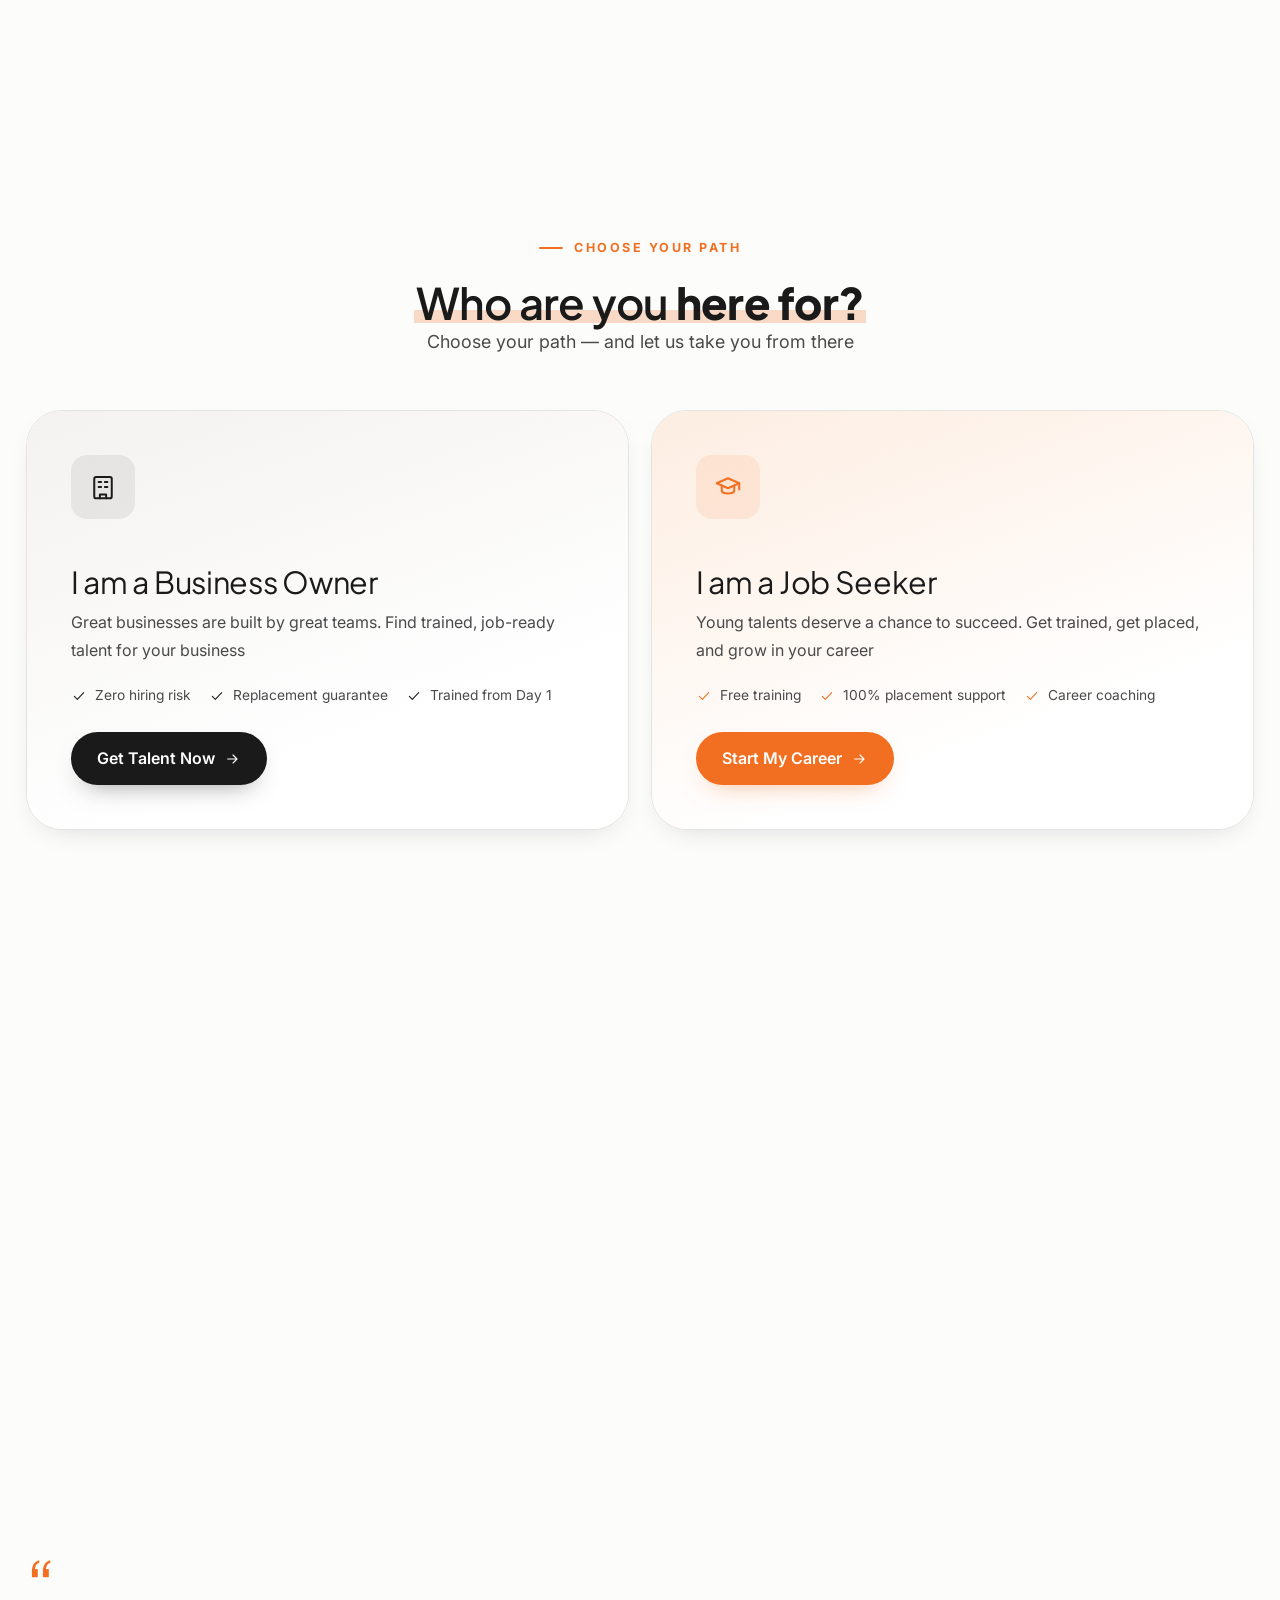
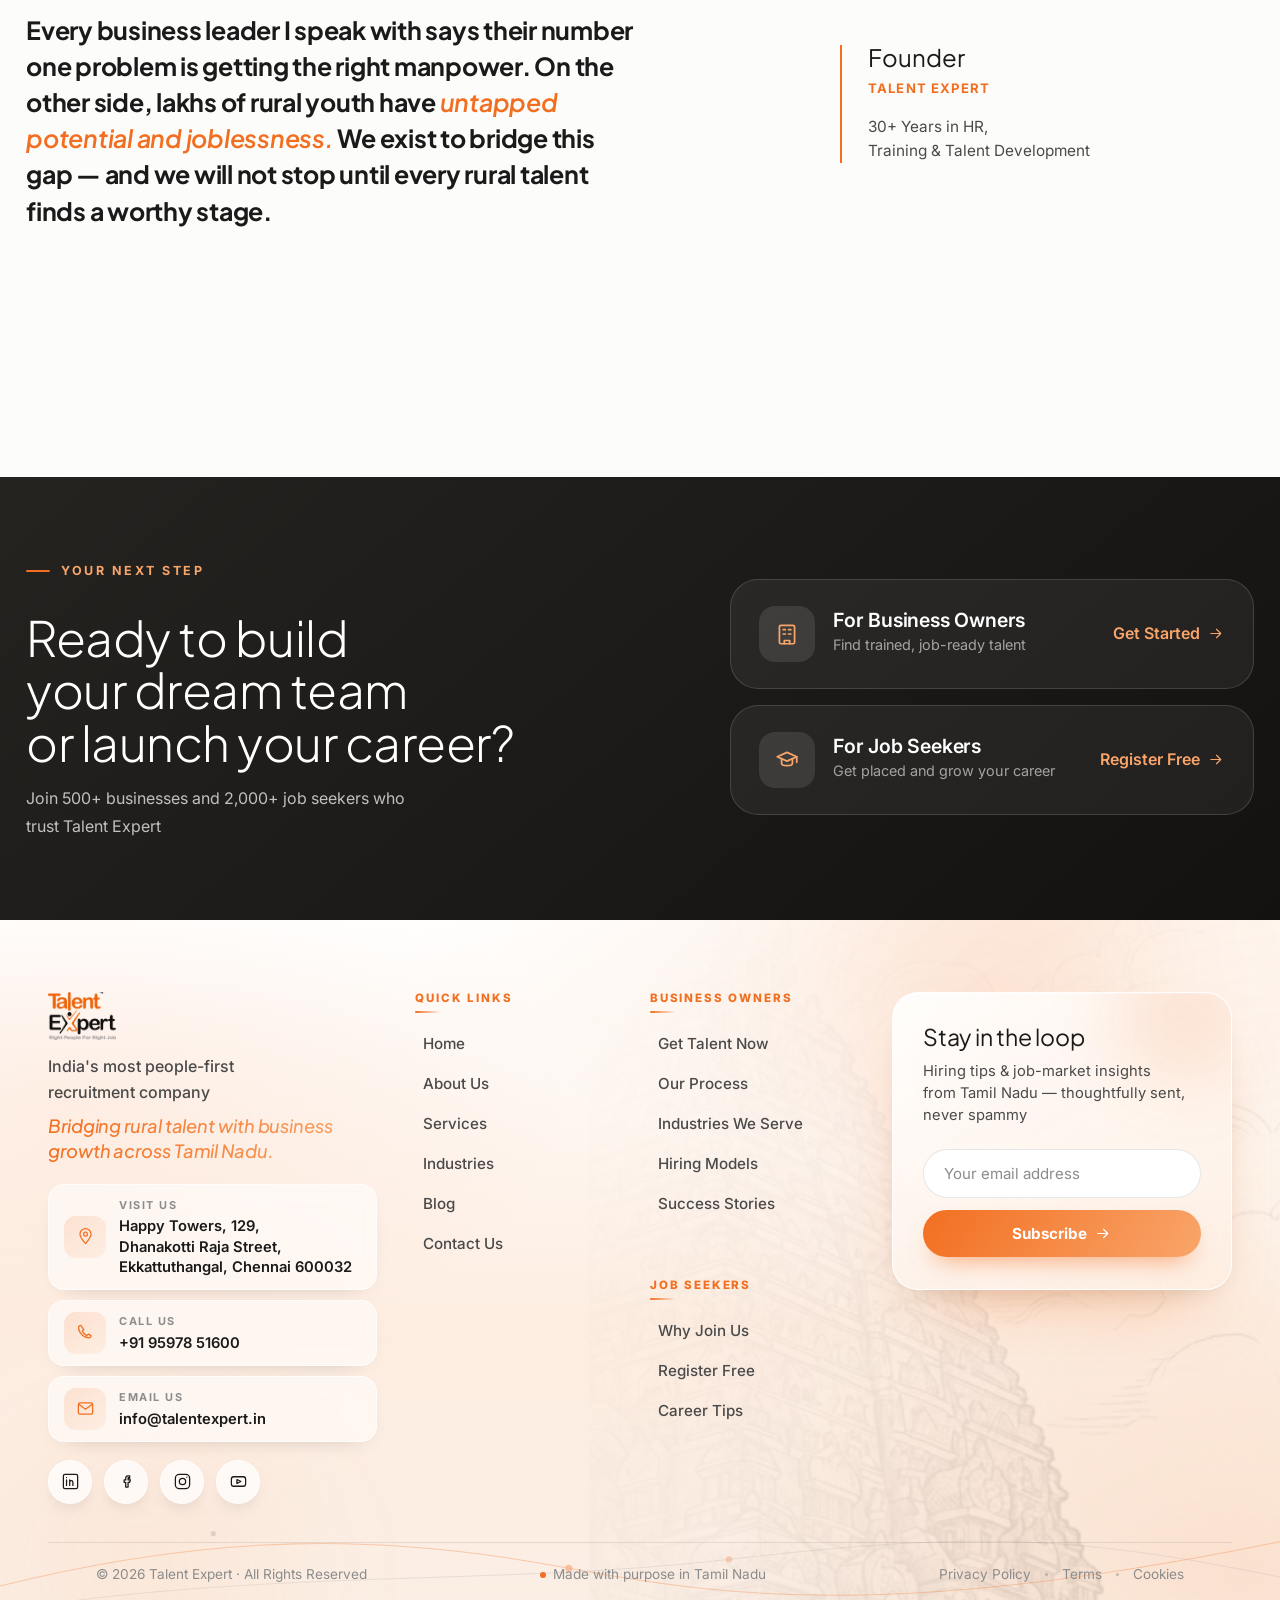
==== commit e42d865a: "Site-wide polish: instant reveals, illustrations, milky bg, content + form updates Home - Hero: "You" ====
--- a/index.html
+++ b/index.html
@@ -18,8 +18,8 @@
 <link rel="preconnect" href="https://fonts.gstatic.com" crossorigin>
 <link href="https://fonts.googleapis.com/css2?family=Plus+Jakarta+Sans:ital,wght@0,400;0,500;0,600;0,700;0,800;1,400;1,500;1,600&family=Inter:wght@400;500;600;700&display=swap" rel="stylesheet">
 <script>(function(){var d=document.documentElement;d.className+=" fonts-loading";var r=function(){d.classList.remove("fonts-loading")};try{if(document.fonts&&document.fonts.ready){document.fonts.ready.then(r)}}catch(e){}setTimeout(r,1200);})();</script>
-<link rel="stylesheet" href="css/styles.css?v=44">
-<link rel="stylesheet" href="css/experience.css?v=16">
+<link rel="stylesheet" href="css/styles.css?v=64">
+<link rel="stylesheet" href="css/experience.css?v=26">
 <script type="application/ld+json">
 {
   "@context":"https://schema.org","@type":"Organization","name":"Talent Expert",
@@ -48,7 +48,6 @@
           <a class="mega-link" href="about.html#story"><span class="chip b"><svg class="ic"><use href="assets/icons/sprite.svg#i-compass"/></svg></span><span><h5>Our Story</h5><p>Why Talent Expert exists</p></span></a>
           <a class="mega-link" href="about.html#vision"><span class="chip g"><svg class="ic"><use href="assets/icons/sprite.svg#i-eye"/></svg></span><span><h5>Vision &amp; Mission</h5><p>From every village, into every industry</p></span></a>
           <a class="mega-link" href="about.html#values"><span class="chip o"><svg class="ic"><use href="assets/icons/sprite.svg#i-shield"/></svg></span><span><h5>Core Values</h5><p>What we stand for</p></span></a>
-          <a class="mega-link" href="about.html#founder"><span class="chip a"><svg class="ic"><use href="assets/icons/sprite.svg#i-users"/></svg></span><span><h5>Founder's Message</h5><p>30+ years in HR &amp; training</p></span></a>
         </div>
       </div>
       <div class="nav-item"><a href="services.html">Services</a></div>
@@ -78,8 +77,8 @@
       <div class="nav-item"><a href="contact.html">Contact</a></div>
     </nav>
     <div class="nav-cta">
-      <a class="btn btn-blue magnetic" href="employers.html" data-portal-choice="business">Get Talent Now</a>
-      <a class="btn btn-orange magnetic" href="job-seekers.html" data-portal-choice="jobseeker">Find Jobs</a>
+      <a class="btn btn-blue" href="employers.html" data-portal-choice="business">Get Talent Now</a>
+      <a class="btn btn-orange" href="job-seekers.html" data-portal-choice="jobseeker">Find Jobs</a>
       <button class="burger" onclick="toggleMenu(true)" aria-label="Open menu"><span></span></button>
     </div>
   </div>
@@ -145,12 +144,12 @@
     </div>
 
   <div class="x-hero-content">
-    <h1 class="x-title x-title-lead" data-split>Bridging <em>rural&nbsp;talent</em> with <span class="grow">business&nbsp;growth</span></h1>
+    <h1 class="x-title x-title-lead" data-split>You Build Your <em>Business</em><br>We Build Your <span class="grow">Team</span></h1>
     <p class="x-sub">India's Most People-First Recruitment Company</p>
     <p class="x-rhythm">We Discover&nbsp;&nbsp;•&nbsp;&nbsp;<span>We Develop</span>&nbsp;&nbsp;•&nbsp;&nbsp;We Deliver</p>
     <div class="hero-actions">
-      <a class="btn btn-blue lg magnetic" href="employers.html" data-portal-choice="business">Get Talent Now <svg class="ic"><use href="assets/icons/sprite.svg#i-arrow"/></svg></a>
-      <a class="btn btn-orange lg magnetic" href="job-seekers.html" data-portal-choice="jobseeker">Find Your Job <svg class="ic"><use href="assets/icons/sprite.svg#i-arrow"/></svg></a>
+      <a class="btn btn-blue lg" href="employers.html" data-portal-choice="business">Get Talent Now <svg class="ic"><use href="assets/icons/sprite.svg#i-arrow"/></svg></a>
+      <a class="btn btn-orange lg" href="job-seekers.html" data-portal-choice="jobseeker">Find Your Job <svg class="ic"><use href="assets/icons/sprite.svg#i-arrow"/></svg></a>
     </div>
 
     <div class="x-signature" id="signature">
@@ -167,17 +166,17 @@
     <div class="x-brand-copy">
       <div class="x-brand-head">
         <span class="eyebrow">Our Impact</span>
-        <h2 class="title x-brand-title"><span class="hl-mark">Building Careers.<br><b>Strengthening Businesses.</b></span></h2>
-        <p class="lead x-brand-lead">For three decades we've connected rural potential with business growth — placing the right people in the right roles, across Tamil&nbsp;Nadu and beyond.</p>
+        <h2 class="title x-brand-title"><span class="hl-mark">Building Careers<br><b>Strengthening Businesses</b></span></h2>
+        <p class="lead x-brand-lead">We've connected rural potential with business growth — placing the right people in the right roles across Tamil&nbsp;Nadu and beyond, managed by a team with three decades of experience.</p>
       </div>
       <dl class="x-kpi">
-        <div class="x-kpi-row"><dt><span class="x-kpi-n">500</span><span class="x-kpi-s">+</span></dt><dd>Businesses Served</dd></div>
-        <div class="x-kpi-row"><dt><span class="x-kpi-n">2,000</span><span class="x-kpi-s">+</span></dt><dd>Placements Made</dd></div>
+        <div class="x-kpi-row"><dt><span class="x-kpi-n">200</span><span class="x-kpi-s">+</span></dt><dd>Businesses Served</dd></div>
+        <div class="x-kpi-row"><dt><span class="x-kpi-n">1,200</span><span class="x-kpi-s">+</span></dt><dd>Placements Made</dd></div>
         <div class="x-kpi-row"><dt><span class="x-kpi-n">316</span></dt><dd>Taluks Covered</dd></div>
-        <div class="x-kpi-row"><dt><span class="x-kpi-n">30</span><span class="x-kpi-s">+</span></dt><dd>Years of Experience</dd></div>
+        <div class="x-kpi-row"><dt><span class="x-kpi-n">30</span><span class="x-kpi-s">+</span></dt><dd>Years of Expertise</dd></div>
       </dl>
     </div>
-    <div class="x-brand-art" aria-hidden="true"><img src="assets/illustrations/temple.png" alt="" class="x-brand-temple" loading="lazy"></div>
+    <div class="x-brand-art"><img src="assets/illustrations/home-hero.png" alt="A young professional holding a job offer letter outside a modern corporate office" class="x-brand-temple" loading="lazy"></div>
   </div></div>
 </section>
 
@@ -197,7 +196,7 @@
         </div>
         <aside class="x-who-ddd">
           <div class="ddd-stage" data-stage="0"><span class="ddd-icon"><svg class="ic"><use href="assets/icons/sprite.svg#i-map"/></svg></span><div class="ddd-txt"><span class="k">Step 01 &mdash; Discover</span><h3>Discover</h3><p>Grassroots talent identification through trusted networks across Tamil&nbsp;Nadu's 316 Taluks</p></div></div>
-          <div class="ddd-stage" data-stage="1"><span class="ddd-icon"><svg class="ic"><use href="assets/icons/sprite.svg#i-cap"/></svg></span><div class="ddd-txt"><span class="k">Step 02 &mdash; Develop</span><h3>Develop</h3><p>Holistic training in life skills, technical expertise, communication, and workplace confidence</p></div></div>
+          <div class="ddd-stage" data-stage="1"><span class="ddd-icon"><svg class="ic"><use href="assets/icons/sprite.svg#i-cap"/></svg></span><div class="ddd-txt"><span class="k">Step 02 &mdash; Develop</span><h3>Develop</h3><p>Holistic training in soft skills, technical expertise, communication, and workplace confidence</p></div></div>
           <div class="ddd-stage" data-stage="2"><span class="ddd-icon"><svg class="ic"><use href="assets/icons/sprite.svg#i-heart"/></svg></span><div class="ddd-txt"><span class="k">Step 03 &mdash; Sustain</span><h3>Sustain</h3><p>Post-placement support, performance monitoring, and ongoing coaching for long-term success</p></div></div>
         </aside>
       </div>
@@ -232,22 +231,22 @@
     <div class="wrap">
       <div class="x-why-head">
         <span class="eyebrow">Why Choose Us</span>
-        <h2 class="title"><span class="hl-mark">Smart Hiring Is Not About Finding&nbsp;People<br><b>It's About Finding the RIGHT&nbsp;People</b></span></h2>
+        <h2 class="title"><span class="hl-mark">Smart Hiring Is Not About Finding&nbsp;People,<br><b>It's About Finding the RIGHT&nbsp;People</b></span></h2>
       </div>
       <div class="x-why-stage" id="whyStage">
-        <article class="proof on"><span class="proof-ic"><svg class="ic"><use href="assets/icons/sprite.svg#i-flow"/></svg></span><div class="proof-body"><span class="proof-n">01 / 06</span><h3>End-to-End HR</h3><p>From sourcing to onboarding, we manage the complete hiring lifecycle</p></div></article>
-        <article class="proof"><span class="proof-ic"><svg class="ic"><use href="assets/icons/sprite.svg#i-map"/></svg></span><div class="proof-body"><span class="proof-n">02 / 06</span><h3>Rural Talent Network</h3><p>Access skilled candidates from rural &amp; semi-urban Tamil&nbsp;Nadu — an untapped, motivated workforce</p></div></article>
-        <article class="proof"><span class="proof-ic"><svg class="ic"><use href="assets/icons/sprite.svg#i-gear"/></svg></span><div class="proof-body"><span class="proof-n">03 / 06</span><h3>Technology-Driven</h3><p>HR tech tools streamline sourcing, screening, and tracking for faster, smarter decisions</p></div></article>
-        <article class="proof"><span class="proof-ic"><svg class="ic"><use href="assets/icons/sprite.svg#i-factory"/></svg></span><div class="proof-body"><span class="proof-n">04 / 06</span><h3>Multi-Industry Expertise</h3><p>We understand diverse industry needs and hire talent that fits both role and culture</p></div></article>
-        <article class="proof"><span class="proof-ic"><svg class="ic"><use href="assets/icons/sprite.svg#i-chart"/></svg></span><div class="proof-body"><span class="proof-n">05 / 06</span><h3>Proven Growth Partner</h3><p>Consistent quality, better retention, and long-term hiring success across 500+ businesses</p></div></article>
-        <article class="proof"><span class="proof-ic"><svg class="ic"><use href="assets/icons/sprite.svg#i-handshake"/></svg></span><div class="proof-body"><span class="proof-n">06 / 06</span><h3>People-First Promise</h3><p>We measure our success only when both employers and employees win — that's our only KPI</p></div></article>
+        <article class="proof on"><span class="proof-ic"><svg class="ic"><use href="assets/icons/sprite.svg#i-flow"/></svg></span><div class="proof-body"><span class="proof-n">01 / 06</span><h3>Clarity First</h3><p>We start by truly understanding your role and culture — because the right hire begins with the right clarity, not just a checklist.</p></div></article>
+        <article class="proof"><span class="proof-ic"><svg class="ic"><use href="assets/icons/sprite.svg#i-gear"/></svg></span><div class="proof-body"><span class="proof-n">02 / 06</span><h3>We Build Your HR Process With You</h3><p>Even if you don't have a JD ready, we work hand-in-hand with SME owners to define it — along with Roles &amp; Responsibilities, KRAs, and KPIs.</p></div></article>
+        <article class="proof"><span class="proof-ic"><svg class="ic"><use href="assets/icons/sprite.svg#i-map"/></svg></span><div class="proof-body"><span class="proof-n">03 / 06</span><h3>Rural Talent Network</h3><p>Direct access to skilled, motivated candidates across rural and semi-urban Tamil&nbsp;Nadu — an untapped workforce ready to deliver.</p></div></article>
+        <article class="proof"><span class="proof-ic"><svg class="ic"><use href="assets/icons/sprite.svg#i-chart"/></svg></span><div class="proof-body"><span class="proof-n">04 / 06</span><h3>Technology-Driven Hiring</h3><p>HR tech tools power our sourcing, screening, and tracking — faster shortlists, smarter decisions.</p></div></article>
+        <article class="proof"><span class="proof-ic"><svg class="ic"><use href="assets/icons/sprite.svg#i-factory"/></svg></span><div class="proof-body"><span class="proof-n">05 / 06</span><h3>Multi-Industry Expertise</h3><p>From IT to Manufacturing to Textile, we understand what different industries need and hire for both role fit and culture fit.</p></div></article>
+        <article class="proof"><span class="proof-ic"><svg class="ic"><use href="assets/icons/sprite.svg#i-handshake"/></svg></span><div class="proof-body"><span class="proof-n">06 / 06</span><h3>People-First Promise</h3><p>Success, to us, means both employer and employee win. That's the only KPI that matters.</p></div></article>
       </div>
       <div class="x-why-nodes" id="whyNodes">
-        <button class="on" aria-label="End-to-End HR"><i>01</i></button>
-        <button aria-label="Rural Talent Network"><i>02</i></button>
-        <button aria-label="Technology-Driven"><i>03</i></button>
-        <button aria-label="Multi-Industry Expertise"><i>04</i></button>
-        <button aria-label="Proven Growth Partner"><i>05</i></button>
+        <button class="on" aria-label="Clarity First"><i>01</i></button>
+        <button aria-label="We Build Your HR Process With You"><i>02</i></button>
+        <button aria-label="Rural Talent Network"><i>03</i></button>
+        <button aria-label="Technology-Driven Hiring"><i>04</i></button>
+        <button aria-label="Multi-Industry Expertise"><i>05</i></button>
         <button aria-label="People-First Promise"><i>06</i></button>
       </div>
     </div>
@@ -291,7 +290,7 @@
   <div class="wrap x-founder-grid">
     <div class="x-founder-quote">
       <span class="qmark">&ldquo;</span>
-      <blockquote>Every business leader I speak with says their number one problem is getting the right manpower. On the other side, lakhs of rural youth have <em>untapped potential and joblessness.</em> We exist to bridge this gap&nbsp;&mdash;&nbsp;and we will not stop until every rural talent finds a&nbsp;worthy&nbsp;stage</blockquote>
+      <blockquote>Every business leader I speak with says their number one problem is getting the right manpower. On the other side, lakhs of rural youth have <em>untapped potential and joblessness.</em> We exist to bridge this gap&nbsp;&mdash;&nbsp;and we will not stop until every rural talent finds a&nbsp;worthy&nbsp;stage.</blockquote>
     </div>
     <aside class="x-founder-sign" data-reveal>
       <span class="sig-role">Founder</span>
@@ -423,7 +422,7 @@
 <script src="js/vendor/ScrollTrigger.min.js"></script>
 <script src="js/vendor/lenis.min.js"></script>
 <script src="js/vendor/split-type.min.js"></script>
-<script src="js/main.js?v=23"></script>
-<script src="js/experience.js?v=27"></script>
+<script src="js/main.js?v=24"></script>
+<script src="js/experience.js?v=31"></script>
 </body>
 </html>
--- a/css/styles.css
+++ b/css/styles.css
@@ -68,12 +68,13 @@
 .te-sticky > .te-stick{ position:-webkit-sticky; position:sticky; top:0;
   min-height:100vh; box-sizing:border-box; width:100%; }
 
-/* Anti-FOUT: hold the page hidden until the web fonts have rendered, then fade the fully
-   styled page in — so a hard refresh never shows the fallback font first (an inline <head>
-   script toggles html.fonts-loading and removes it on document.fonts.ready, with a timeout
-   fallback so the page always reveals even if fonts fail to load). */
+/* Anti-FOUT: hold the page hidden until the web fonts have rendered, then show the fully
+   styled page INSTANTLY (no fade) — so a hard refresh never shows the fallback font first
+   (an inline <head> script toggles html.fonts-loading and removes it on document.fonts.ready,
+   with a timeout fallback so the page always reveals even if fonts fail to load). The gate is
+   kept to prevent a font flash, but it pops in with no fade-in animation. */
 html.fonts-loading body{opacity:0}
-body{transition:opacity .4s ease}
+body{transition:none}
 h1,h2,h3,h4,h5{font-family:'Plus Jakarta Sans',sans-serif;color:var(--ink);line-height:1.08;font-weight:300;letter-spacing:-.01em;text-wrap:balance;hyphens:none;overflow-wrap:break-word}
 a{text-decoration:none;color:inherit}
 img,svg{max-width:100%;display:block}
@@ -122,6 +123,14 @@
 .sec-head.center{margin-left:auto;margin-right:auto;text-align:center}
 .sec-head.center .eyebrow{justify-content:center}
 .sec-head.center .lead{margin-left:auto;margin-right:auto}
+/* form-intro line on ONE centred line: widen the sec-head + lift the 58ch cap (wraps on mobile).
+   margin-top adds clear breathing room between the heading and this intro line. */
+.sec-head.center .lead.lead-wide{ max-width:none; margin-top:26px; }
+@media(min-width:901px){
+  body[data-page="employers"] #contact .sec-head,
+  body[data-page="job-seekers"] #register .sec-head{ max-width:1040px; }
+  .sec-head.center .lead.lead-wide{ white-space:nowrap; font-size:1rem; }
+}
 .mark{position:relative;white-space:nowrap;color:var(--accent);font-weight:500}
 .mark svg{position:absolute;left:-2%;bottom:-10px;width:104%;height:14px;stroke:var(--accent);fill:none;stroke-width:3;stroke-linecap:round;stroke-dasharray:400;stroke-dashoffset:400;animation:draw 1.2s .5s var(--ease) forwards}
 @keyframes draw{to{stroke-dashoffset:0}}
@@ -213,10 +222,9 @@
 .mnav-close{position:absolute;top:26px;right:26px;display:grid}
 
 /* ============ REVEAL ============ */
-.reveal{opacity:0;transform:translateY(28px);transition:opacity .8s var(--ease),transform .8s var(--ease)}
-.reveal.in{opacity:1;transform:none}
-.reveal.d1{transition-delay:.08s}.reveal.d2{transition-delay:.16s}.reveal.d3{transition-delay:.24s}
-.reveal.d4{transition-delay:.32s}.reveal.d5{transition-delay:.4s}.reveal.d6{transition-delay:.48s}
+/* Fade-in-on-scroll removed site-wide: reveal elements are always fully visible, no fade,
+   no slide-up. (The JS IntersectionObserver still toggles .in but it has no visual effect now.) */
+.reveal,.reveal.in{opacity:1;transform:none;transition:none}
 
 /* ============ HERO ============ */
 .hero{padding:150px 0 90px;position:relative;overflow:hidden;background:radial-gradient(1200px 600px at 78% 8%,var(--mist),transparent 60%),radial-gradient(900px 500px at 8% 90%,var(--green-t),transparent 60%)}
@@ -480,7 +488,9 @@
 .cta{padding:96px 0}
 .cta-inner{max-width:940px;margin:0 auto;text-align:center;padding:56px;border-radius:var(--r-xl);background:linear-gradient(135deg,#242424,#131313);color:#fff;box-shadow:var(--sh-m);position:relative;overflow:hidden}
 .cta-inner h2{color:#fff;font-size:clamp(1.8rem,3.4vw,2.7rem);font-weight:300;margin-bottom:12px}
-.cta-inner p{color:rgba(255,255,255,.82);margin-bottom:28px}
+/* margin:0 auto centres the block — the global p{max-width:68ch} otherwise pins it left of
+   centre inside the text-align:center card (the h2 has no such cap, so it looked centred). */
+.cta-inner p{color:rgba(255,255,255,.82);max-width:60ch;margin:0 auto 28px;text-wrap:balance}
 .cta-actions{display:flex;gap:14px;justify-content:center;flex-wrap:wrap}
 .cta-glow{position:absolute;width:320px;height:320px;border-radius:50%;background:radial-gradient(var(--orange-t2),transparent 70%);filter:blur(20px)}
 
@@ -498,7 +508,8 @@
 .fld textarea:focus+label,.fld textarea:not(:placeholder-shown)+label,
 .fld.filled label,.fld select:focus+label{top:-12px;font-size:.76rem;color:var(--accent);font-weight:600;letter-spacing:.04em}
 .fld select+label{top:-12px;font-size:.76rem;color:var(--ink3);font-weight:600}
-.form-note{font-size:.82rem;color:var(--ink3);margin-top:8px}
+.form-note{font-size:.85rem;font-weight:600;color:var(--ink2);margin-top:14px;text-align:center;line-height:1.5}
+.form-note a{color:var(--accent);font-weight:700}
 .form-msg{margin-top:16px;padding:14px 18px;border-radius:14px;background:var(--green-t);color:#0d7d5a;font-weight:600;font-size:.92rem;display:none}
 .form-msg.show{display:block}
 
@@ -1507,20 +1518,20 @@
      lands at the OPTICAL centre of the visible viewport (not tucked under the nav). */
   body[data-page="about"] #founder{ min-height:100vh; display:flex; flex-direction:column; justify-content:center; box-sizing:border-box; padding:140px 0 60px; }
 
-  /* Core Values: a balanced 4-over-3 grid (12-col: top cards span 3, bottom span 4) sized
-     to fit within ONE viewport so the section pins & pauses (content must be ≤ screen height,
-     else the pin engine skips pinning to avoid clipping the lower cards). */
-  body[data-page="about"] #values{ min-height:100vh; display:flex; flex-direction:column; justify-content:center; box-sizing:border-box; padding:72px 0 32px; }
-  body[data-page="about"] #values .sec-head{ margin-bottom:16px; }
-  body[data-page="about"] #values .cv-stage{ grid-template-columns:repeat(12,1fr); gap:16px; width:min(1320px,94vw); max-width:1320px; margin-top:0; }
-  body[data-page="about"] #values .cv-card{ grid-column:span 3; }              /* top row → 4 cards */
-  body[data-page="about"] #values .cv-card:nth-child(n+5){ grid-column:span 4; } /* bottom row → 3 cards */
+  /* Core Values: a balanced 3×3 grid (12-col, every card spans 4) sized to fit within ONE
+     viewport so the section pins & pauses (content must be ≤ screen height, else the pin engine
+     skips pinning to avoid clipping the lower cards). */
+  body[data-page="about"] #values{ min-height:100vh; display:flex; flex-direction:column; justify-content:center; box-sizing:border-box; padding:64px 0 28px; }
+  body[data-page="about"] #values .sec-head{ margin-bottom:14px; }
+  body[data-page="about"] #values .cv-stage{ grid-template-columns:repeat(12,1fr); gap:14px; width:min(1320px,94vw); max-width:1320px; margin-top:0; }
+  body[data-page="about"] #values .cv-card{ grid-column:span 4; }              /* 3 across × 3 rows = 9 */
   body[data-page="about"] #values .cv-card:last-child{ grid-column:span 4; justify-self:auto; width:auto; }
-  body[data-page="about"] #values .cv-face{ padding:20px 24px; display:flex; flex-direction:column; }
-  body[data-page="about"] #values .cv-num{ font-size:.9rem; }
-  body[data-page="about"] #values .cv-title{ font-size:1.28rem; margin-top:6px; line-height:1.12; }
-  body[data-page="about"] #values .cv-accent{ margin:8px 0 10px; }
-  body[data-page="about"] #values .cv-desc{ font-size:.94rem; line-height:1.42; }
+  body[data-page="about"] #values .cv-face{ padding:16px 20px; display:flex; flex-direction:column; }
+  body[data-page="about"] #values .cv-num{ font-size:.86rem; }
+  body[data-page="about"] #values .cv-title{ font-size:1.14rem; margin-top:5px; line-height:1.14; }
+  body[data-page="about"] #values .cv-accent{ margin:7px 0 9px; }
+  /* bolder, darker, upright — the italic muted ink2 at this scaled size was hard to read */
+  body[data-page="about"] #values .cv-desc{ font-size:.92rem; line-height:1.4; font-weight:600; font-style:normal; color:var(--ink); }
 }
 /* Only on genuinely tall screens (room to spare) enlarge the value cards a little */
 @media(min-width:1360px) and (min-height:1000px){
@@ -1529,9 +1540,25 @@
   body[data-page="about"] #values .cv-desc{ font-size:1rem; line-height:1.5; }
 }
 
-/* ============ SERVICES — overview as a one-viewport pinned chapter ============ */
+/* ============ SERVICES — "Six Ways" card grid, pinned chapter (mirrors About values) ============ */
+/* bolder, darker, upright description text — legible at the pinned/scaled size */
+body[data-page="services"] #svc-grid .cv-desc{ font-weight:600; font-style:normal; color:var(--ink); }
 @media(min-width:901px){
-  body[data-page="services"] #svc-overview{ min-height:100vh; margin-top:0; display:flex; align-items:center; box-sizing:border-box; padding:96px 0 44px; }
+  body[data-page="services"] #svc-grid{ min-height:100vh; display:flex; flex-direction:column; justify-content:center; box-sizing:border-box; padding:64px 0 28px; }
+  body[data-page="services"] #svc-grid .sec-head{ margin-bottom:14px; }
+  /* the intro was capped narrow (58ch) and wrapped to 5 cramped lines — widen it so it reads
+     on ~3 balanced lines; balance keeps the line lengths even (no short orphan tail). */
+  body[data-page="services"] #svc-grid .sec-head .lead{ max-width:820px; text-wrap:balance; }
+  body[data-page="services"] #svc-grid .cv-stage{ grid-template-columns:repeat(3,1fr); gap:14px; width:min(1320px,94vw); max-width:1320px; margin:14px auto 0; }
+  body[data-page="services"] #svc-grid .cv-card:last-child{ grid-column:auto; justify-self:auto; width:auto; }   /* reset base 7th-card centering for the 3×2 grid */
+  body[data-page="services"] #svc-grid .cv-face{ padding:18px 22px; display:flex; flex-direction:column; }
+  body[data-page="services"] #svc-grid .cv-num{ font-size:.86rem; }
+  body[data-page="services"] #svc-grid .cv-title{ font-size:1.16rem; margin-top:5px; line-height:1.14; }
+  body[data-page="services"] #svc-grid .cv-accent{ margin:7px 0 9px; }
+  body[data-page="services"] #svc-grid .cv-desc{ font-size:.92rem; line-height:1.4; }
+  /* CTA sub-line on a single line on desktop (lift the 60ch cap; nowrap holds it to one row).
+     On mobile the query doesn't apply, so it wraps naturally and never overflows. */
+  body[data-page="services"] .cta-inner p{ max-width:none; white-space:nowrap; }
 }
 
 /* ============ CONTACT — "Get in Touch" as a one-viewport pinned chapter ============ */
@@ -1554,58 +1581,62 @@
 
 /* ============ Hiring Models — editorial parallel timelines (no cards) ============
    Two flows branch from a single node under the heading; each benefit is a milestone on
-   a vertical connector line; "Best for" is the final highlighted milestone. No boxes. */
-   Each model reads: Model → Features (timeline) → Conclusion ("Best for" highlight card).
+   a vertical connector line; "Best for" is the final highlighted milestone. No boxes.
+   Each model reads: Model -> Features (timeline) -> Conclusion ("Best for" highlight card).
    NO centre connector — the two models are independent. The timeline ENDS after the last
    feature; "Best for" is a separate card, never another timeline point. Heights are fluid
    (content decides), so the section adapts inside the pin on any screen. */
-#models .hm-split{ position:relative; width:min(900px,94vw); margin:0 auto; padding-top:4px; }
-/* equal column widths, but each column keeps its OWN natural height (align-items:start) so a
-   Best-for card simply follows its own timeline instead of being stretched into alignment */
-#models .hm-flows{ display:grid; grid-template-columns:1fr 1fr; gap:clamp(26px,3.4vw,46px); align-items:start; }
-/* column is a flex stack so every "Best for" card sits on the SAME baseline across models */
+/* width:100% + max-width + auto margins reliably centres the block (the older width:min()
+   let the max-width win and the auto margins collapse to 0, pushing it left of centre). */
+#models .hm-split{ position:relative; width:100%; max-width:900px; margin-left:auto; margin-right:auto; padding-top:4px; }
+/* Strict 50/50 grid; align-items:stretch makes both columns share the taller model's height so
+   every element — icon, label, title, each feature row, and the "Best for" card — sits on a
+   shared baseline. Feature rows already line up by index (identical row height + header height). */
+#models .hm-flows{ display:grid; grid-template-columns:1fr 1fr; gap:clamp(34px,4vw,64px); align-items:stretch; }
 #models .hm-flow{ position:relative; display:flex; flex-direction:column; height:auto; }
-/* ---- hierarchy: kicker (small caps) → title (large) → subtitle (light) ---- */
-#models .hm-fhead{ margin-bottom:18px; }
-#models .hm-ic{ width:44px; height:44px; border-radius:13px; display:grid; place-items:center; margin:0 0 12px; }
-#models .hm-ic .ic{ width:21px; height:21px; }
-#models .hm-kicker{ display:block; font-family:'Inter'; font-weight:700; font-size:.64rem; letter-spacing:.17em; text-transform:uppercase; color:var(--ink3); margin-bottom:6px; }
-#models .hm-fhead h3{ font-family:'Plus Jakarta Sans',sans-serif; font-size:1.5rem; font-weight:700; line-height:1.08; margin:0 0 5px; color:var(--ink); letter-spacing:-.018em; }
-#models .hm-tag{ font-family:'Inter'; font-weight:400; font-size:.85rem; color:var(--ink3); line-height:1.45; margin:0; }
-/* ---- timeline: line stops at the LAST feature's dot, never continues past it ---- */
-#models .hm-line{ list-style:none; margin:0; padding:0; position:relative; }
-#models .hm-line li{ position:relative; padding:0 0 14px 30px; }
+/* ---- hierarchy: kicker (small caps) → title (large) → subtitle (light). Icons removed. ---- */
+#models .hm-fhead{ margin-bottom:24px; }
+#models .hm-kicker{ display:block; font-family:'Inter'; font-weight:700; font-size:.66rem; letter-spacing:.18em; text-transform:uppercase; color:var(--accent); margin-bottom:9px; }
+#models .hm-fhead h3{ font-family:'Plus Jakarta Sans',sans-serif; font-size:1.55rem; font-weight:700; line-height:1.06; margin:0 0 9px; color:var(--ink); letter-spacing:-.02em; transition:color .35s var(--ease); }
+#models .hm-tag{ font-family:'Inter'; font-weight:400; font-size:.88rem; color:var(--ink3); line-height:1.5; margin:0; }
+/* ---- timeline: a thin, soft, rounded connector with dots perfectly centred on the line.
+   Drawn per-item so it stops cleanly at the last feature's dot (never continues past it). ---- */
+/* margin-bottom guarantees a clear gap between the last feature and the "Best for" footer even
+   in the taller column (where the footer would otherwise sit right under the last timeline dot). */
+#models .hm-line{ list-style:none; margin:0 0 32px; padding:0; position:relative; }
+#models .hm-line li{ position:relative; padding:0 0 18px 32px; }
 #models .hm-line li:last-child{ padding-bottom:0; }
-/* draw the connector per-item (not one long bar) so it simply ends with the final feature */
-#models .hm-line li::before{ content:""; position:absolute; left:6px; top:15px; bottom:-3px; width:2px;
-  background:rgba(242,111,33,.22); }
+#models .hm-line li::before{ content:""; position:absolute; left:5.25px; top:17px; bottom:-1px; width:1.5px; border-radius:2px; background:rgba(242,111,33,.16); }
 #models .hm-line li:last-child::before{ display:none; }   /* ← timeline ends cleanly */
-#models .hm-mile{ position:absolute; left:0; top:3px; width:14px; height:14px; border-radius:50%; background:#fff; border:2px solid var(--accent); box-sizing:border-box; }
+#models .hm-mile{ position:absolute; left:0; top:4px; width:12px; height:12px; border-radius:50%; background:#fff; border:1.5px solid var(--accent); box-sizing:border-box; transition:border-color .35s var(--ease), box-shadow .35s var(--ease); }
 #models .hm-mtext{ display:block; }
-#models .hm-mtext b{ display:block; font-family:'Inter'; font-weight:600; font-size:.9rem; color:var(--ink); line-height:1.3; margin-bottom:2px; letter-spacing:.002em; }
-#models .hm-mtext em{ display:block; font-style:normal; font-family:'Inter'; font-weight:400; font-size:.82rem; color:var(--ink3); line-height:1.45; }
-/* ---- "Best for" = the conclusion, a separate highlight card (not a timeline point).
-   margin-top:auto pins it to the bottom so both models' cards align horizontally. ---- */
-/* Conclusion card: sits directly under its own last timeline item and is CENTRED within its
-   own column (margin:0 auto, ~88% width). NOT margin-top:auto — that bottom-aligned the two
-   cards to each other; each should follow its own timeline naturally.
-   font-style:normal resets the legacy global `.hm-best{font-style:italic}` (line ~355). */
-#models .hm-best{ width:88%; max-width:440px; margin:22px auto 0; padding:16px 18px; border-radius:16px; font-style:normal;
-  background:var(--orange-wash); border:1px solid rgba(242,111,33,.18);
-  box-shadow:0 8px 24px -18px rgba(242,111,33,.4); }
-
-#models .hm-best-top{ display:flex; align-items:center; gap:8px; margin-bottom:7px; }
-#models .hm-best-ic{ width:22px; height:22px; border-radius:50%; display:grid; place-items:center;
-  background:var(--accent); color:#fff; flex:none; }
-#models .hm-best-ic .ic{ width:12px; height:12px; }
-#models .hm-best-lbl{ font-family:'Inter'; font-weight:700; font-size:.68rem; letter-spacing:.13em;
+#models .hm-mtext b{ display:block; font-family:'Inter'; font-weight:600; font-size:.9rem; color:var(--ink); line-height:1.3; margin-bottom:3px; letter-spacing:.002em; }
+#models .hm-mtext em{ display:block; font-style:normal; font-family:'Inter'; font-weight:400; font-size:.82rem; color:var(--ink3); line-height:1.5; }
+/* ---- "Best for" = a minimal FOOTER (not a card): a thin accent divider, then the label + line.
+   margin-top:auto pins it to the column bottom; a shared min-height keeps both footers equal so
+   the divider lines and labels align across both models even with different item counts.
+   font-style:normal resets the legacy global `.hm-best{font-style:italic}` (line ~355). ---- */
+#models .hm-best{ width:100%; max-width:none; margin:auto 0 0; min-height:88px; box-sizing:border-box;
+  padding:18px 0 0; border-top:1px solid rgba(242,111,33,.28); background:none; box-shadow:none; border-radius:0;
+  font-style:normal; transition:border-top-color .35s var(--ease); }
+#models .hm-best-top{ display:flex; align-items:center; gap:7px; margin-bottom:7px; }
+#models .hm-best-ic{ width:auto; height:auto; background:none; color:var(--accent); border-radius:0; display:inline-flex; }
+#models .hm-best-ic .ic{ width:13px; height:13px; }
+#models .hm-best-lbl{ font-family:'Inter'; font-weight:800; font-size:.7rem; letter-spacing:.14em;
   text-transform:uppercase; color:var(--accent); }
-#models .hm-best p{ margin:0; font-family:'Inter'; font-size:.88rem; line-height:1.5; color:var(--ink2); }
-/* tablet / mobile: the two models stack, each keeping its own Best-for card */
+/* bolder + darker so the conclusion line pulls the eye */
+#models .hm-best p{ margin:0; font-family:'Inter'; font-weight:600; font-size:.92rem; line-height:1.55; color:var(--ink); }
+/* subtle hover — gentle feedback only (no cards) */
+@media(hover:hover){
+  #models .hm-flow:hover .hm-fhead h3{ color:#0e0e0d; }
+  #models .hm-flow:hover .hm-mile{ border-color:var(--orange); box-shadow:0 0 0 4px rgba(242,111,33,.09); }
+  #models .hm-flow:hover .hm-best{ border-top-color:rgba(242,111,33,.5); }
+}
+/* tablet / mobile: the two models stack, each keeping its own Best-for footer */
 @media(max-width:900px){
-  #models .hm-flows{ grid-template-columns:1fr; gap:40px; }
-  #models .hm-split{ width:min(460px,92vw); padding-top:8px; }
-  #models .hm-best{ width:92%; max-width:none; margin:20px auto 0; }   /* stays centred when stacked */
+  #models .hm-flows{ grid-template-columns:1fr; gap:44px; }
+  #models .hm-split{ width:100%; max-width:480px; padding-top:8px; }
+  #models .hm-best{ min-height:0; margin:24px 0 0; }
 }
 
 /* Get Talent Now — file upload control */
@@ -1698,10 +1729,22 @@
 .eb-hero-statement{ font-family:'Plus Jakarta Sans',sans-serif; font-weight:500; font-size:clamp(1.85rem,2.9vw,2.7rem); line-height:1.16; color:var(--ink); margin:0 0 16px; letter-spacing:-.015em; text-wrap:balance; }
 .eb-hero-statement b{ font-weight:600; }
 .eb-hero-sub{ font-size:1.05rem; color:var(--ink2); line-height:1.55; margin:0; max-width:42ch; }
+/* sub sits under the heading in the left column; the right column holds the hero illustration */
+.eb-hero-sub-left{ margin-top:16px; }
 .eb-hero-grid{ display:grid; gap:26px; margin-top:14px; }
 .eb-hero-aside{ border-left:2px solid var(--accent); padding-left:20px; }
+/* hero illustration — merged into the page (no box/frame): multiply drops the white paper and a
+   soft radial mask feathers the edges so only the sketch shows, blended with the background. */
+.eb-hero-visual{ position:relative; width:100%; max-width:470px; margin-left:auto; margin-right:auto; }
+.eb-hero-visual img{ width:100%; height:auto; display:block; mix-blend-mode:multiply;
+  -webkit-mask-image:linear-gradient(to right,transparent,#000 15%,#000 85%,transparent),linear-gradient(to bottom,transparent,#000 12%,#000 88%,transparent);
+  mask-image:linear-gradient(to right,transparent,#000 15%,#000 85%,transparent),linear-gradient(to bottom,transparent,#000 12%,#000 88%,transparent);
+  -webkit-mask-composite:source-in; mask-composite:intersect; }
+@media(max-width:900px){
+  .eb-hero-visual{ max-width:460px; margin:8px auto 0; }
+}
 @media(min-width:901px){
-  .eb-hero-grid{ grid-template-columns:1.12fr .88fr; gap:58px; align-items:center; margin-top:18px; }
+  .eb-hero-grid{ grid-template-columns:1.06fr .94fr; gap:56px; align-items:center; margin-top:18px; }
   .eb-hero-main .hero-actions{ margin-top:30px; }
   .eb-hero-aside{ padding-left:30px; }
 }
@@ -1734,10 +1777,10 @@
   body[data-page="employers"] #services .data td{ padding:14px 20px; font-size:.98rem; }
 
   #models .hm-split{ max-width:1000px; }
-  #models .hm-flows{ gap:56px; }
-  #models .hm-fhead h3{ font-size:1.5rem; }
+  #models .hm-flows{ gap:64px; }
+  #models .hm-fhead h3{ font-size:1.62rem; }
   #models .hm-tag{ font-size:.9rem; }
-  #models .hm-line li{ padding-bottom:13px; }
+  #models .hm-line li{ padding-bottom:18px; }
   #models .hm-mtext b{ font-size:.95rem; }
   #models .hm-mtext em{ font-size:.85rem; }
   #models .hm-final .hm-mtext em{ font-size:.92rem; }
@@ -1857,7 +1900,7 @@
    These two pages sit on ONE flat surface: no temple / illustration watermark, no ambient
    glows or blobs, no gradient washes, no alternating section tints. The dark CTA / finale
    blocks are kept — they're design blocks, not page background. */
-body[data-page="home"], body[data-page="about"]{ background:#FCFCFA; }
+body[data-page="home"], body[data-page="about"], body[data-page="employers"]{ background:#FCFCFA; }
 
 /* decorative watermark + glow layers off (display:none also stops their art downloading) */
 body[data-page="home"] .page-temple,
@@ -1877,4 +1920,7 @@
 body[data-page="about"] .hero,
 body[data-page="about"] .quote-band,
 body[data-page="about"] .section,
-body[data-page="about"] .section.alt{ background:none !important; }
+body[data-page="about"] .section.alt,
+body[data-page="employers"] .hero,
+body[data-page="employers"] .section,
+body[data-page="employers"] .section.alt{ background:none !important; }
--- a/css/experience.css
+++ b/css/experience.css
@@ -64,8 +64,9 @@
 .x-eyebrow .ic{width:15px;height:15px}
 .x-title{font-family:'Plus Jakarta Sans',sans-serif;font-weight:600;font-size:clamp(2.4rem,5.4vw,4.3rem);line-height:1.08;color:var(--ink);letter-spacing:-.028em;margin-bottom:20px}
 .x-title em{font-style:normal;font-weight:800;color:var(--orange)}
-.x-title .grow{position:relative;white-space:nowrap;font-weight:800;color:var(--ink)}
+.x-title .grow{position:relative;white-space:nowrap;font-weight:800;color:var(--orange)}
 .x-title .grow::after{content:"";position:absolute;left:0;bottom:-6px;width:100%;height:10px;background:url("data:image/svg+xml,%3Csvg xmlns='http://www.w3.org/2000/svg' viewBox='0 0 300 12' preserveAspectRatio='none'%3E%3Cpath d='M3 8c60-7 234-7 294-2' fill='none' stroke='%23F26F21' stroke-width='3' stroke-linecap='round'/%3E%3C/svg%3E") no-repeat;background-size:100% 100%;transform:scaleX(0);transform-origin:0;opacity:0}
+/* the underline "scribbles" in left→right on load — the one motion intentionally kept */
 .x-title .grow.drawn::after{transform:scaleX(1);opacity:1;transition:transform .9s var(--ease),opacity .4s}
 .x-sub{font-size:clamp(1.12rem,1.5vw,1.32rem);font-weight:500;color:var(--ink);max-width:54ch;margin:0 auto 12px;letter-spacing:.004em}
 .x-rhythm{font-family:'Plus Jakarta Sans';font-style:italic;font-weight:500;font-size:clamp(1.18rem,1.6vw,1.4rem);color:var(--ink);margin-bottom:32px;letter-spacing:.01em}
@@ -115,11 +116,13 @@
 .x-kpi-row dt{flex:none;min-width:150px;display:flex;align-items:baseline;font-family:'Plus Jakarta Sans',sans-serif;font-weight:800;font-size:clamp(2.1rem,3.1vw,2.95rem);line-height:1;letter-spacing:-.03em;color:var(--ink);font-variant-numeric:tabular-nums}
 .x-kpi-s{color:var(--orange);margin-left:1px}
 .x-kpi-row dd{margin:0;font-family:'Inter';font-weight:600;font-size:.78rem;letter-spacing:.14em;text-transform:uppercase;color:var(--ink3);line-height:1.45}
-/* temple art — prominent but blended; the rectangular boundary feathers away */
+/* brand illustration — multiply drops the white paper so the sketch merges into the page (no box),
+   and a soft radial mask feathers the outer edges so there's no hard rectangular boundary. */
 .x-brand-art{position:relative;display:flex;justify-content:center}
-.x-brand-temple{width:100%;max-width:640px;height:auto;display:block;opacity:.78;
-  -webkit-mask-image:radial-gradient(ellipse 66% 74% at 52% 50%, #000 30%, rgba(0,0,0,.45) 58%, transparent 76%);
-  mask-image:radial-gradient(ellipse 66% 74% at 52% 50%, #000 30%, rgba(0,0,0,.45) 58%, transparent 76%)}
+.x-brand-temple{width:100%;max-width:520px;height:auto;display:block;mix-blend-mode:multiply;
+  -webkit-mask-image:linear-gradient(to right,transparent,#000 18%,#000 82%,transparent),linear-gradient(to bottom,transparent,#000 14%,#000 86%,transparent);
+  mask-image:linear-gradient(to right,transparent,#000 18%,#000 82%,transparent),linear-gradient(to bottom,transparent,#000 14%,#000 86%,transparent);
+  -webkit-mask-composite:source-in;mask-composite:intersect}
 @media(min-width:901px){
   .x-brand{min-height:100vh;display:flex;flex-direction:column;justify-content:center}
   .x-brand-pin{padding:96px 0 46px}
@@ -344,10 +347,14 @@
 .x-founder-bg .qmark-bg{position:absolute;top:-70px;left:1%;font-family:'Plus Jakarta Sans';font-size:28rem;line-height:1;color:var(--orange);opacity:.06}
 .x-founder-grid{position:relative;z-index:2;display:grid;grid-template-columns:1.55fr .85fr;gap:60px;align-items:center;width:100%}
 .x-founder-quote .qmark{font-family:'Plus Jakarta Sans';font-size:4.6rem;color:var(--orange);line-height:.2;display:block;margin-bottom:18px}
-.x-founder-quote blockquote{font-family:'Plus Jakarta Sans';font-weight:300;font-size:clamp(1.7rem,2.9vw,2.5rem);line-height:1.28;color:var(--ink);letter-spacing:-.01em;text-wrap:balance}
+/* Bold editorial pull-quote: 700 weight in the display face reads confident and premium.
+   line-height 1.45 gives bold text room to breathe; slightly tighter tracking keeps it crisp.
+   text-wrap:pretty prevents orphan/widow last lines; normal word-break + no hyphens stop words
+   being split mid-word; the measure is capped so lines stay a comfortable length. */
+.x-founder-quote blockquote{font-family:'Plus Jakarta Sans';font-weight:700;font-size:clamp(1.28rem,1.95vw,1.72rem);line-height:1.45;color:var(--ink);letter-spacing:-.01em;max-width:34ch;text-wrap:pretty;overflow-wrap:normal;word-break:normal;hyphens:none}
 /* italic phrase emphasis — colour only. NB: no filter/will-change here — applying a
    filter to an inline element inflates its line box and opens a blank gap in the para. */
-.x-founder-quote blockquote em{font-style:italic;color:var(--orange);font-weight:400}
+.x-founder-quote blockquote em{font-style:italic;color:var(--orange);font-weight:600}
 /* signature divider grows vertically (--dl 0→1) */
 .x-founder-sign{position:relative;padding-left:28px}
 .x-founder-sign::before{content:"";position:absolute;left:0;top:0;bottom:0;width:2px;background:var(--orange);transform:scaleY(var(--dl,1));transform-origin:top}
@@ -489,8 +496,9 @@
 
 /* Founder + Finale responsive */
 @media(max-width:900px){
-  .x-founder{padding:90px 0}
-  .x-founder-grid{grid-template-columns:1fr;gap:34px}
+  .x-founder{padding:64px 0 132px}   /* extra bottom gap before the dark CTA section */
+  .x-founder-grid{grid-template-columns:1fr;gap:30px}
+  .x-founder-quote blockquote{max-width:none}   /* fill the single column on phones (no side gap) */
   .x-founder-sign{padding:2px 0 2px 22px}
   .x-founder-sign::before{transform:none}   /* keep the orange rule fully drawn on mobile (no partial/broken line) */
   .x-founder-bg .qmark-bg{font-size:16rem;top:-30px}
@@ -511,6 +519,8 @@
 @media(min-width:901px){
   .x-who .x-who-pin{ min-height:100vh; display:flex; flex-direction:column; justify-content:center; padding:96px 0 40px; box-sizing:border-box; }
   #paths{ min-height:100vh; display:flex; flex-direction:column; justify-content:center; }
-  .x-founder{ min-height:100vh; display:flex; align-items:center; padding:96px 0 44px; box-sizing:border-box; }
+  /* no longer pinned — flows at content height. Generous bottom space gives a clean white gap
+     before the dark CTA section so it reads as separate and doesn't crowd the quote. */
+  .x-founder{ padding:104px 0 248px; }
   .x-finale{ min-height:100vh; display:flex; align-items:center; box-sizing:border-box; padding:76px 0 80px; }
 }
